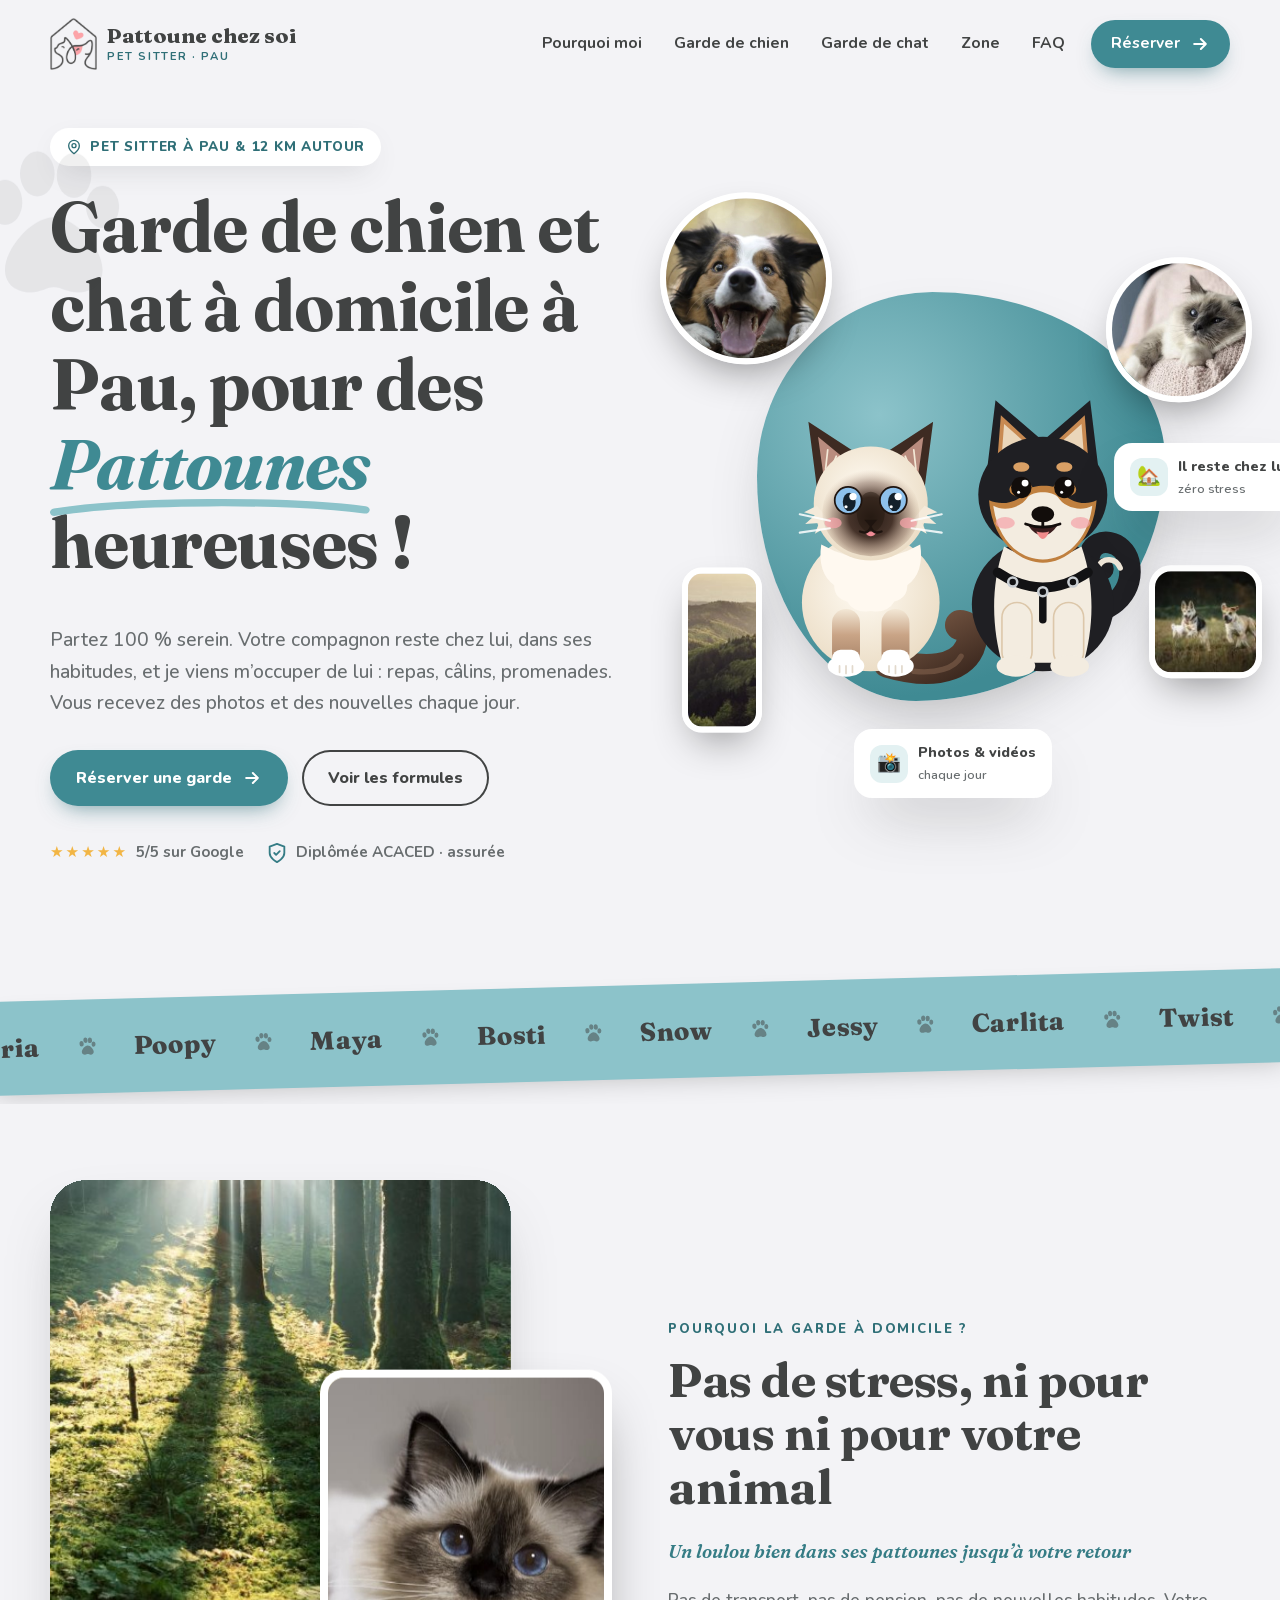
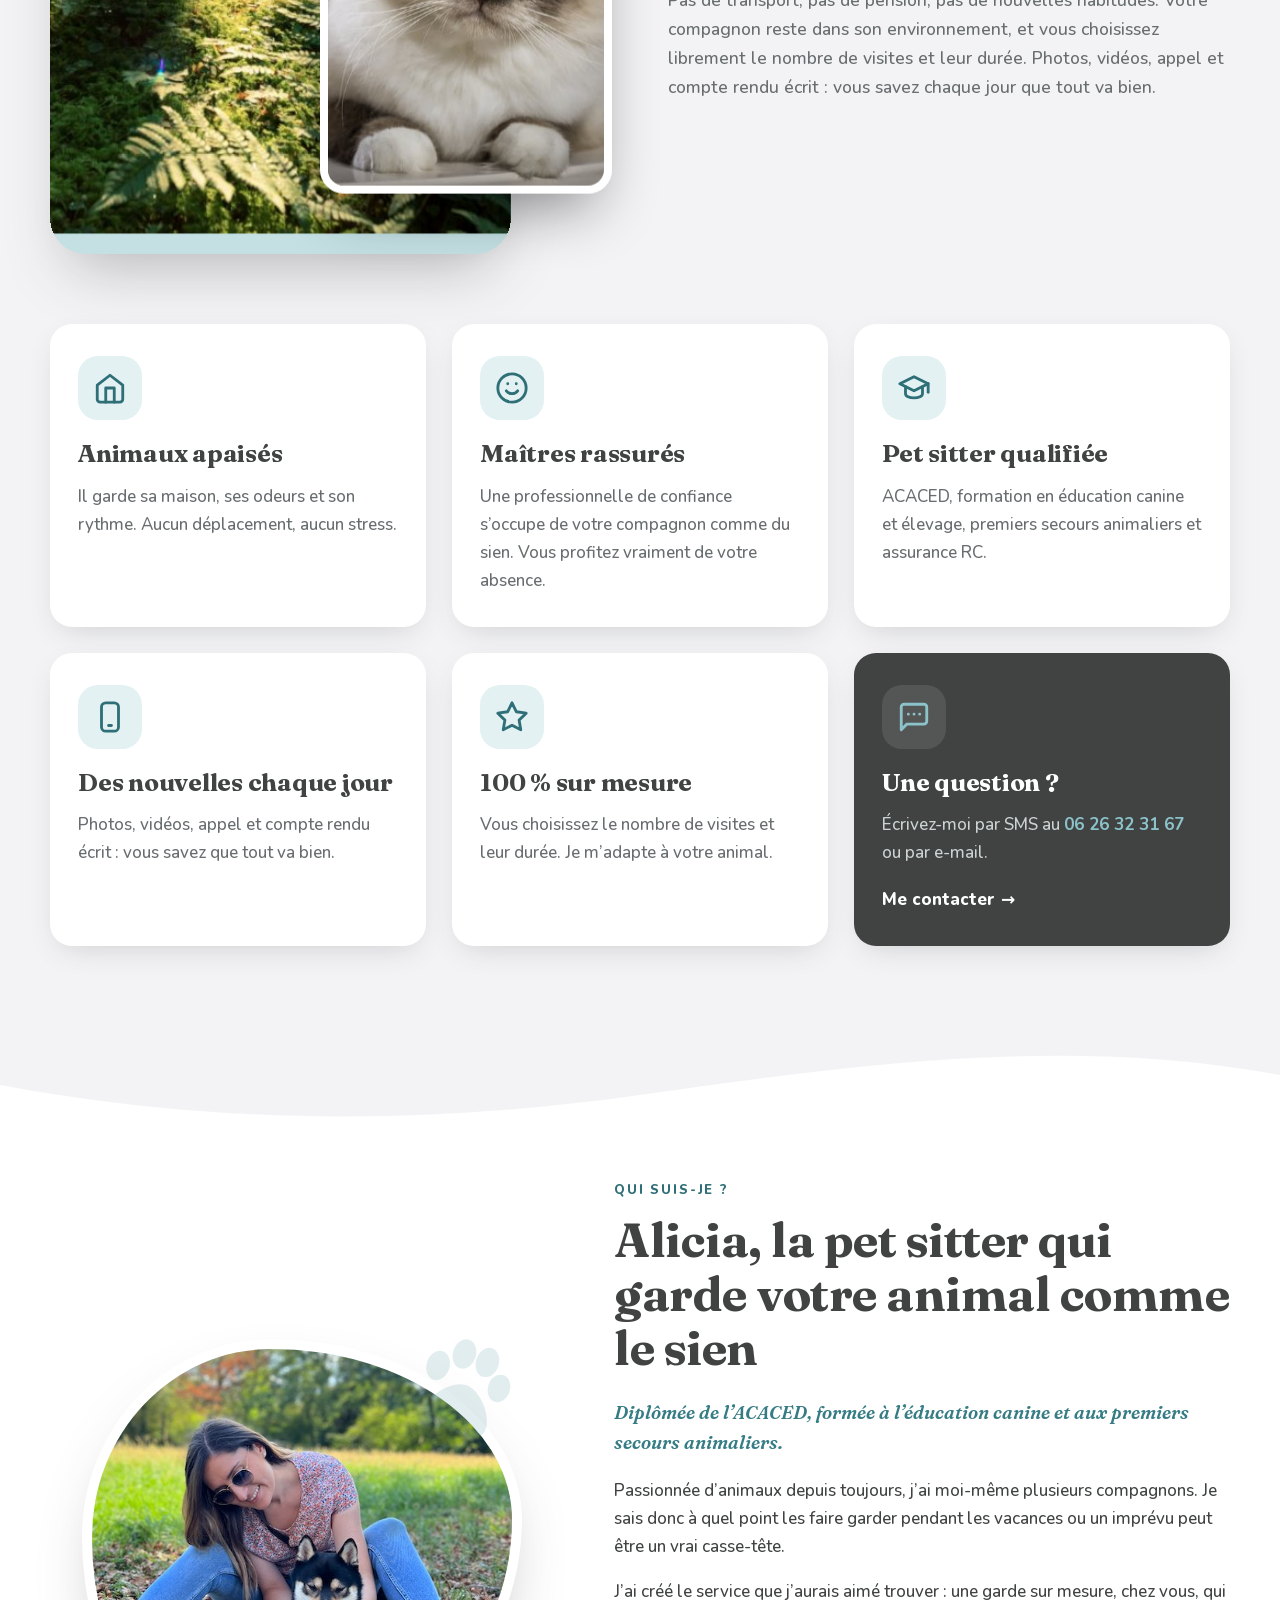
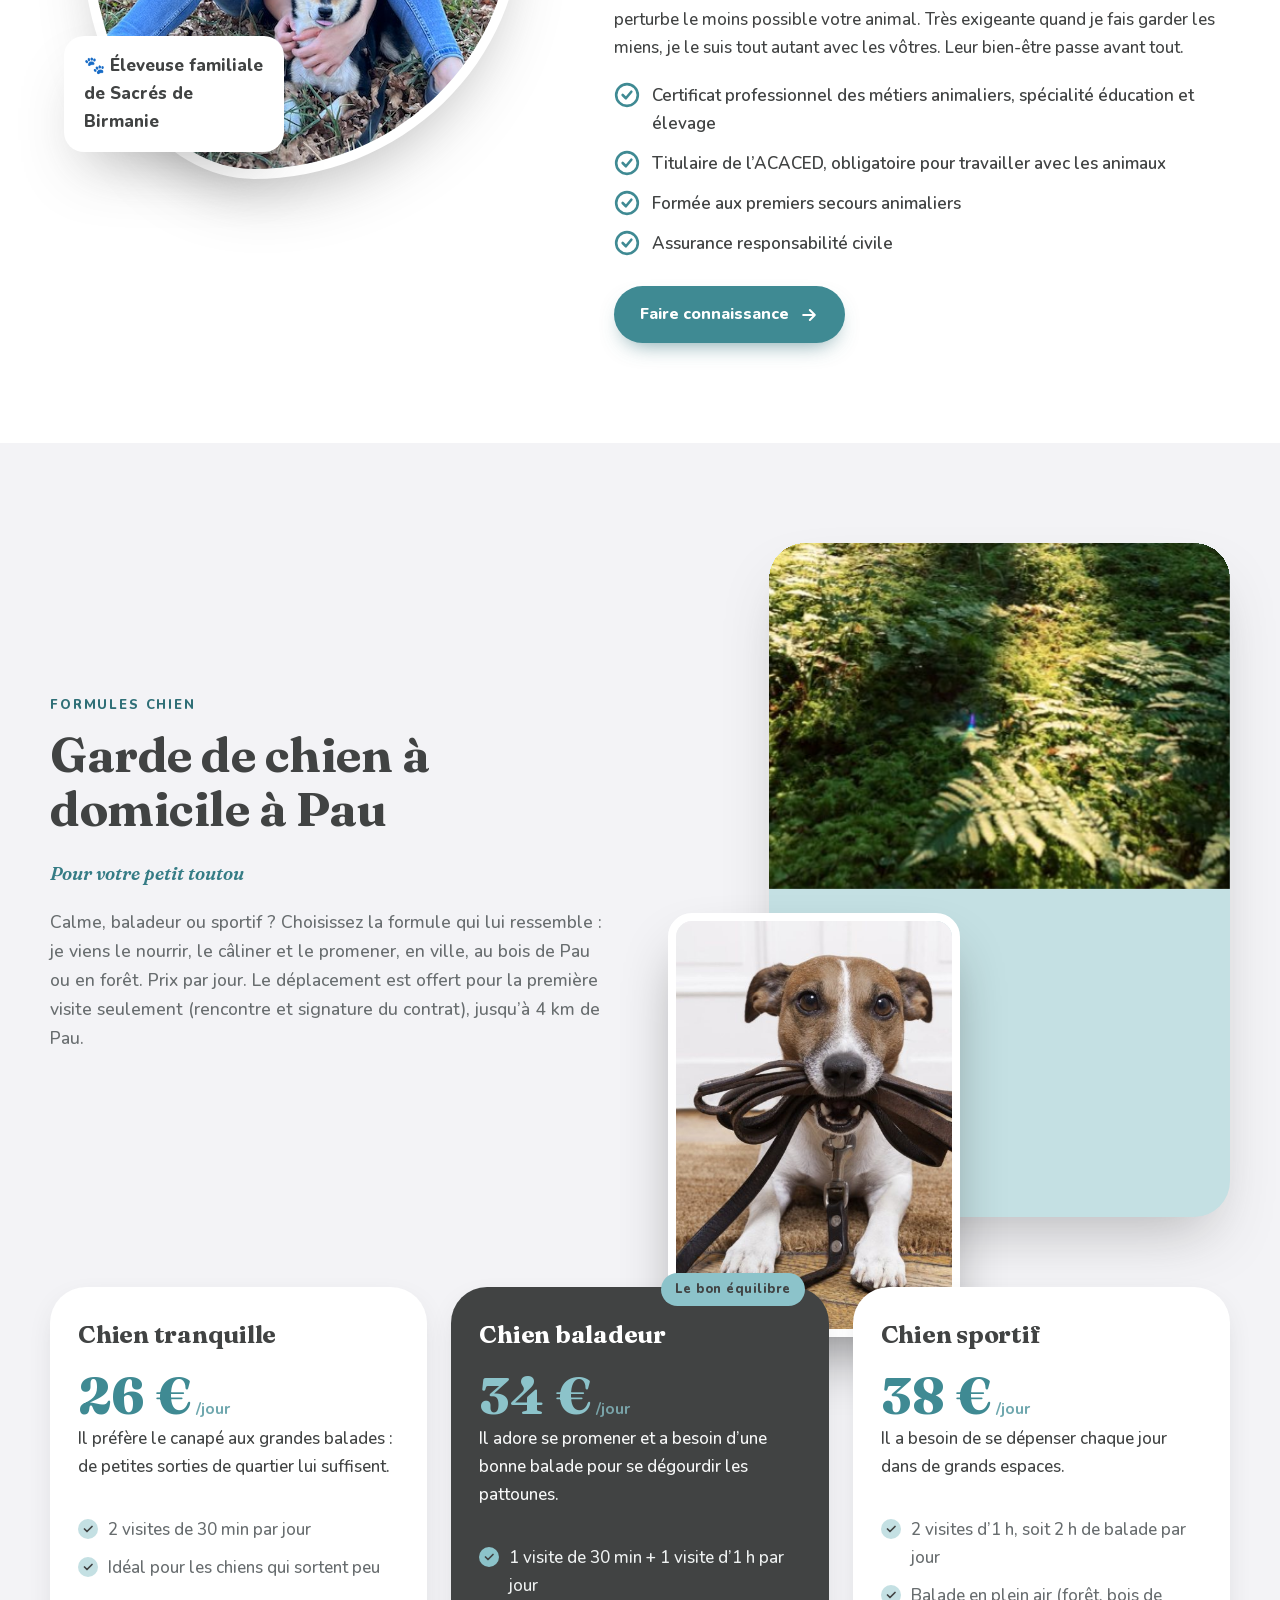
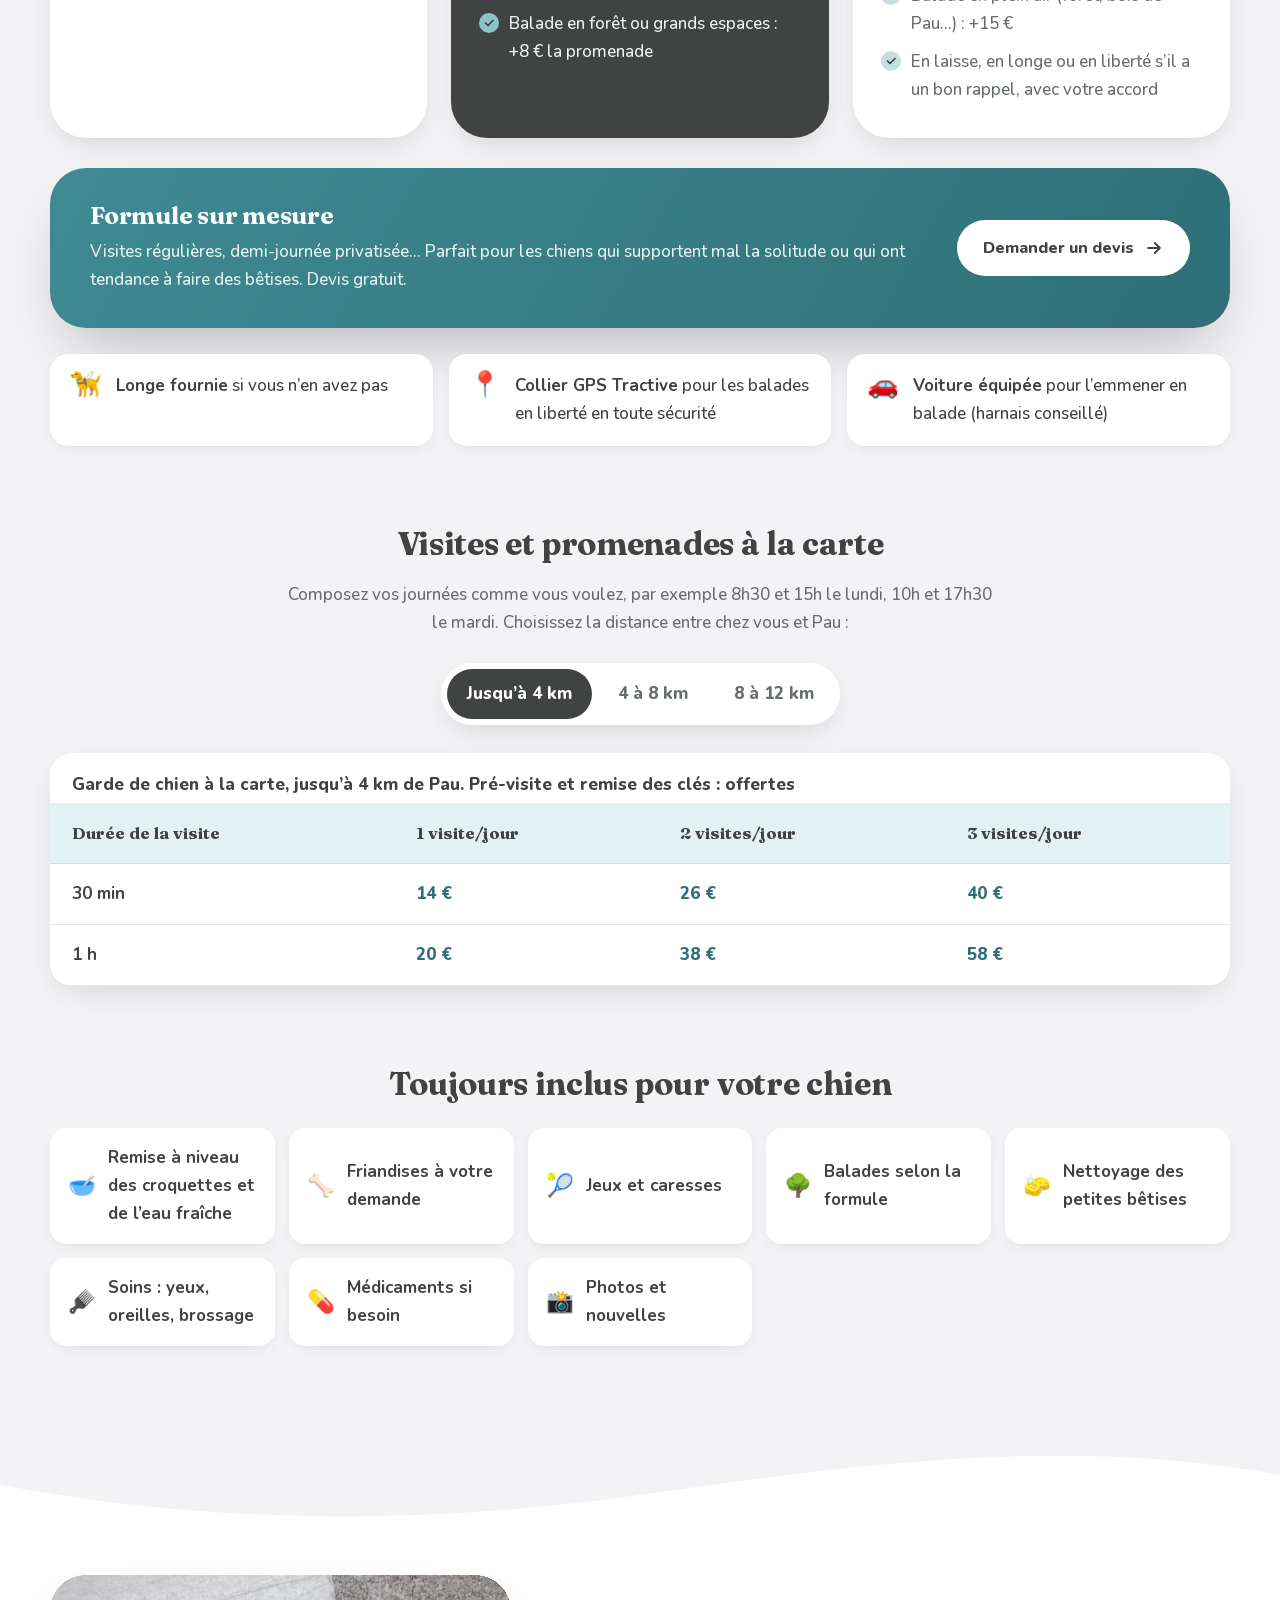
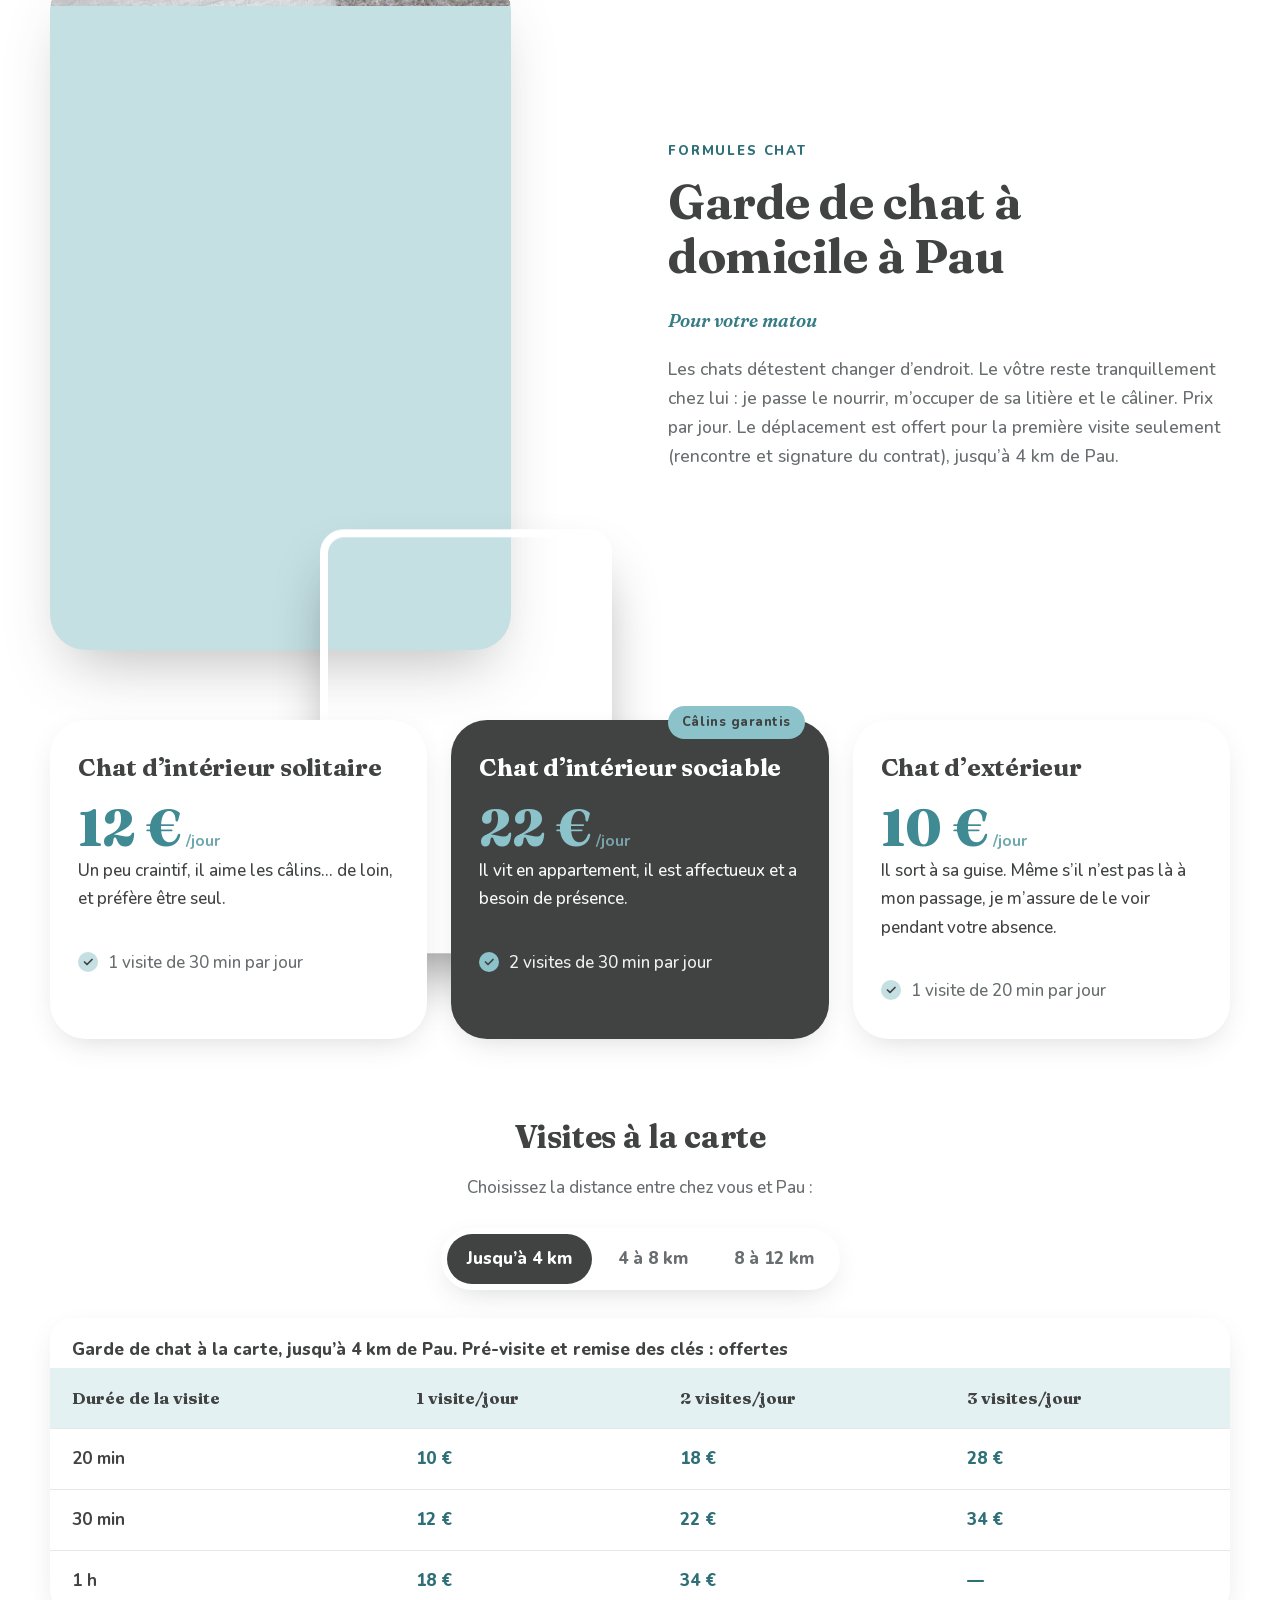
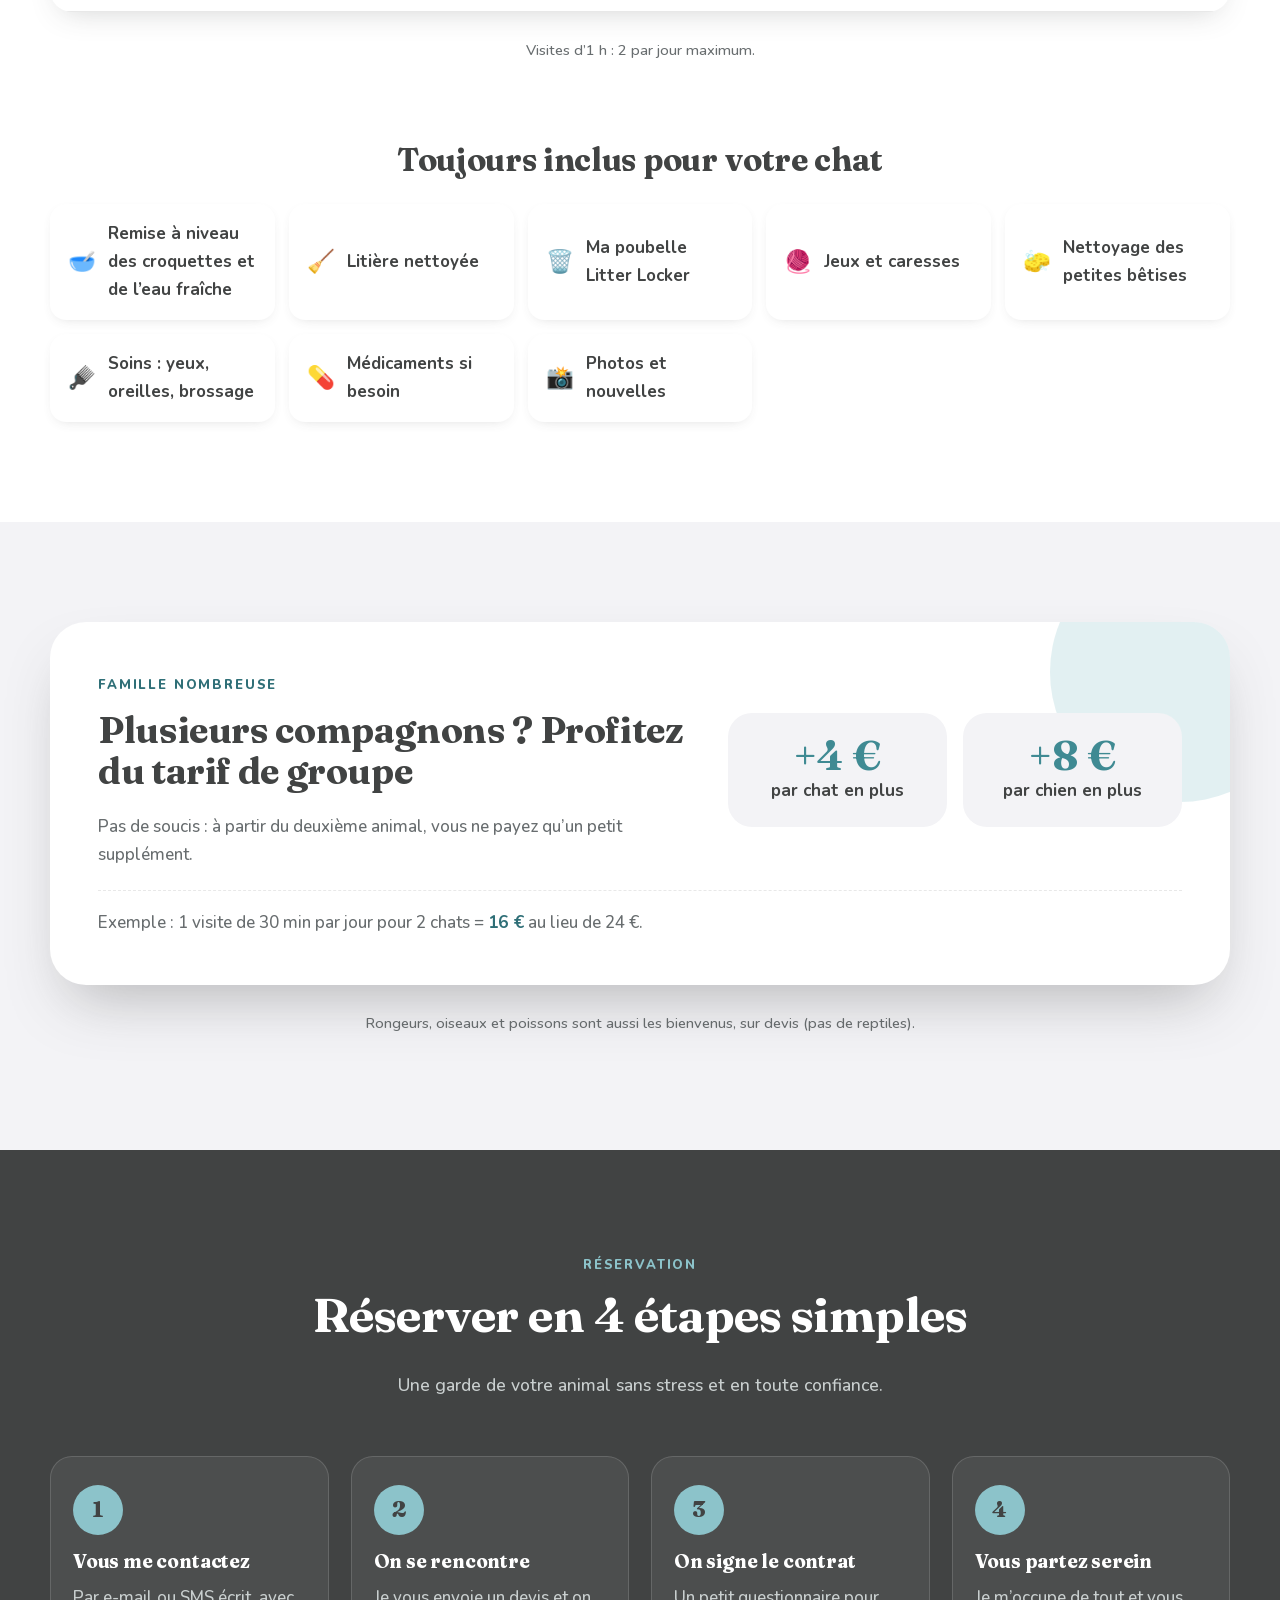
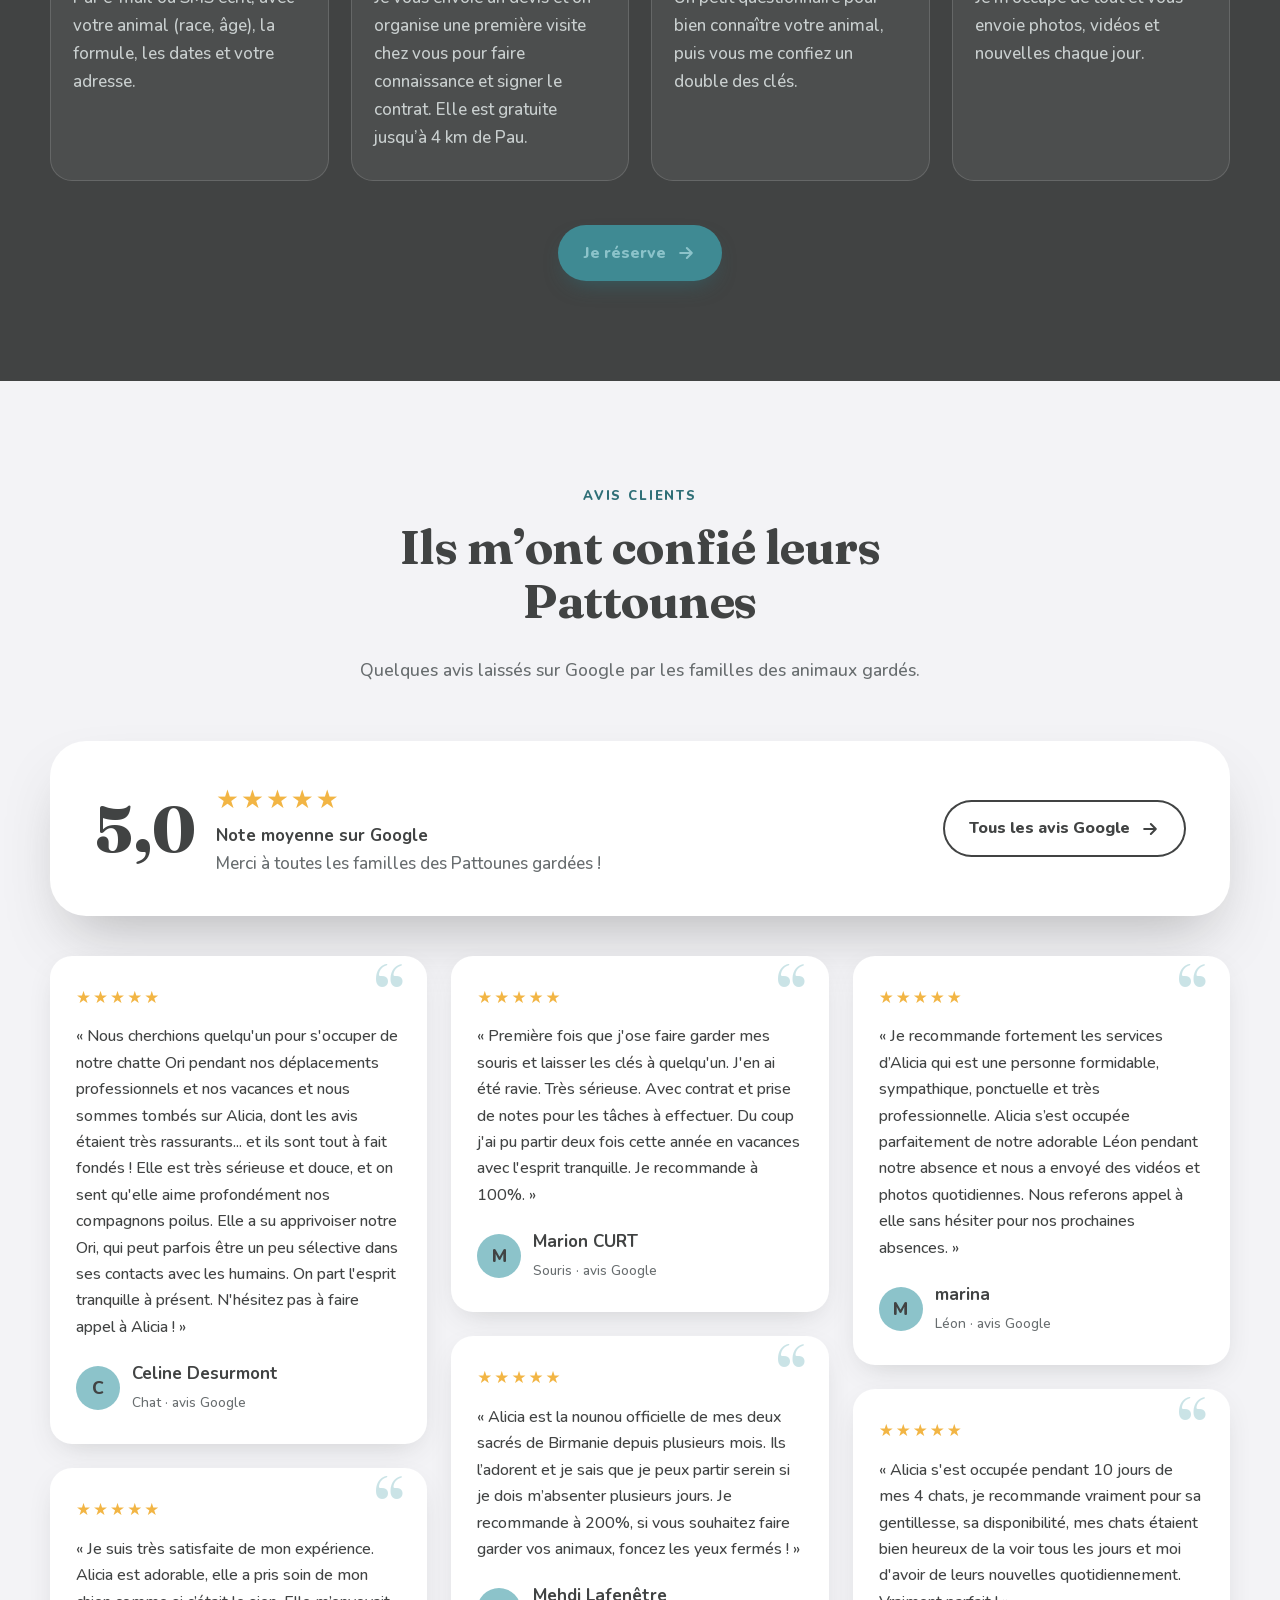
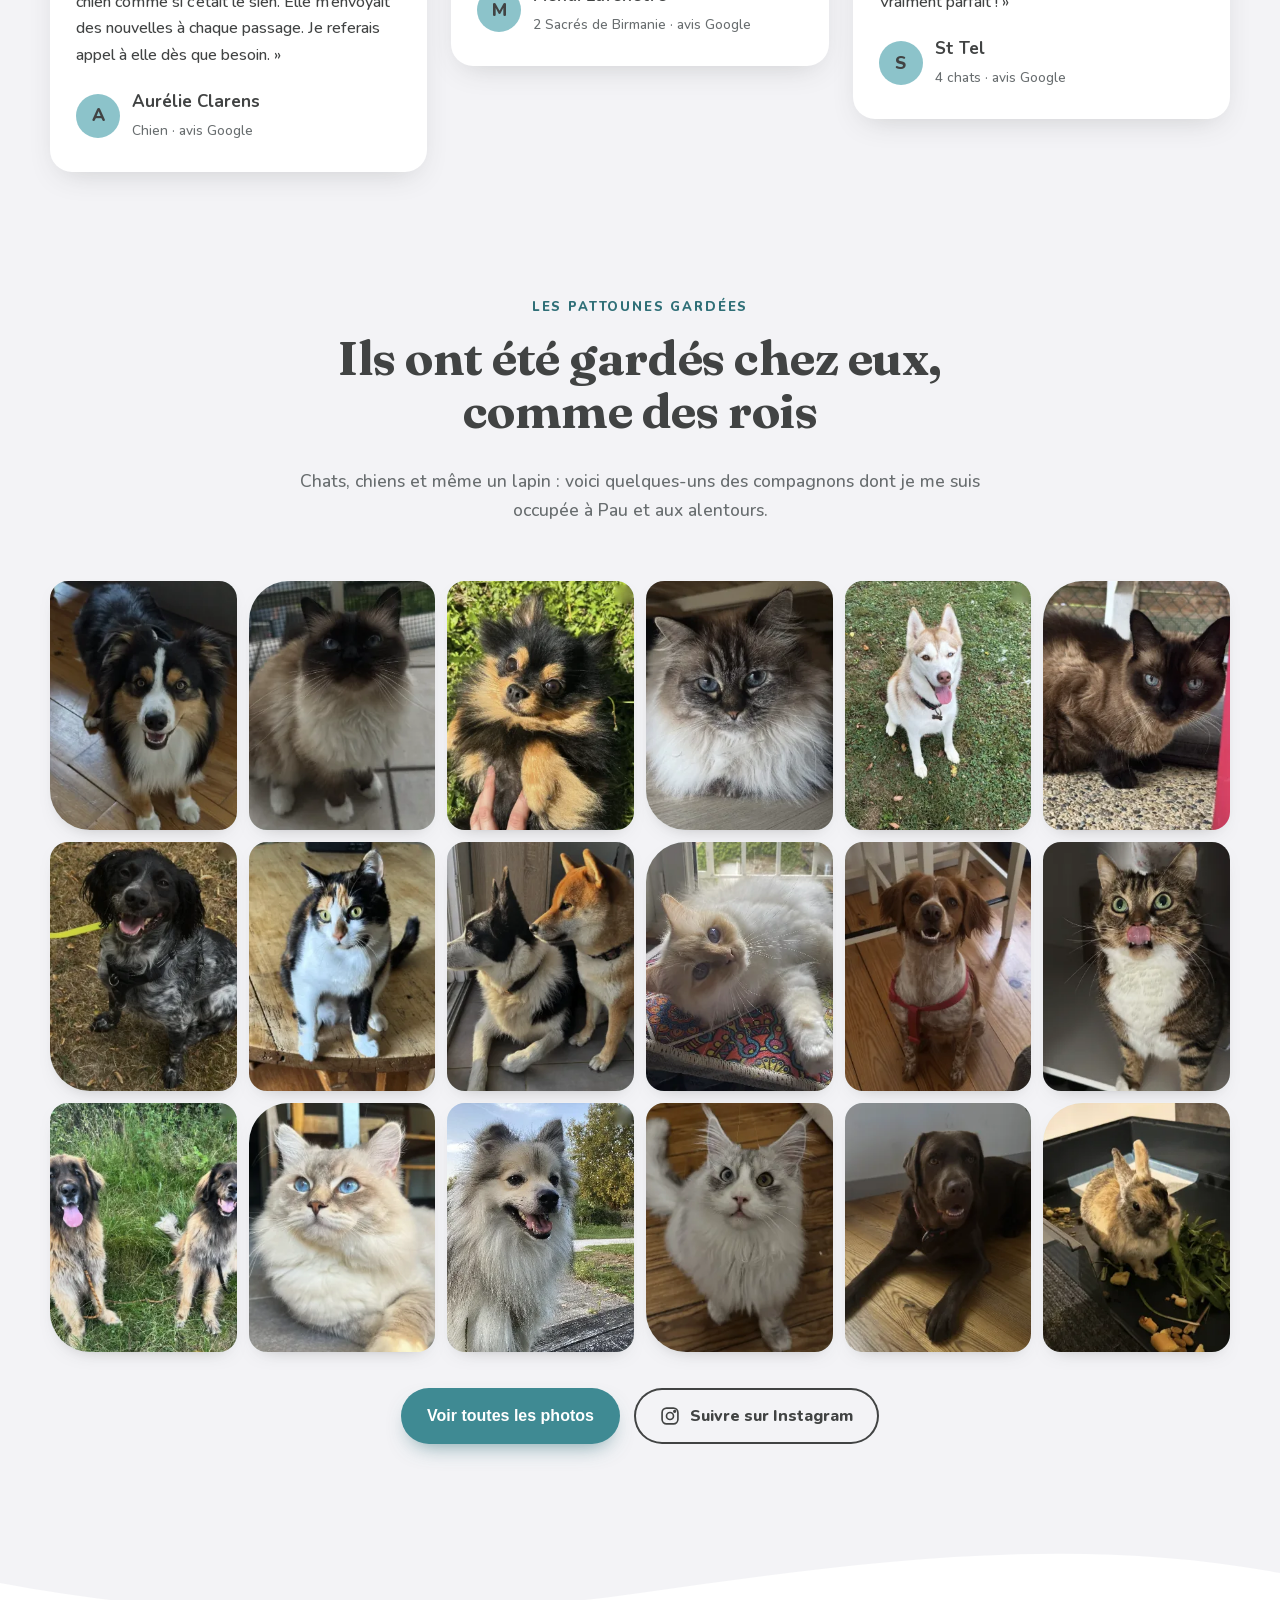
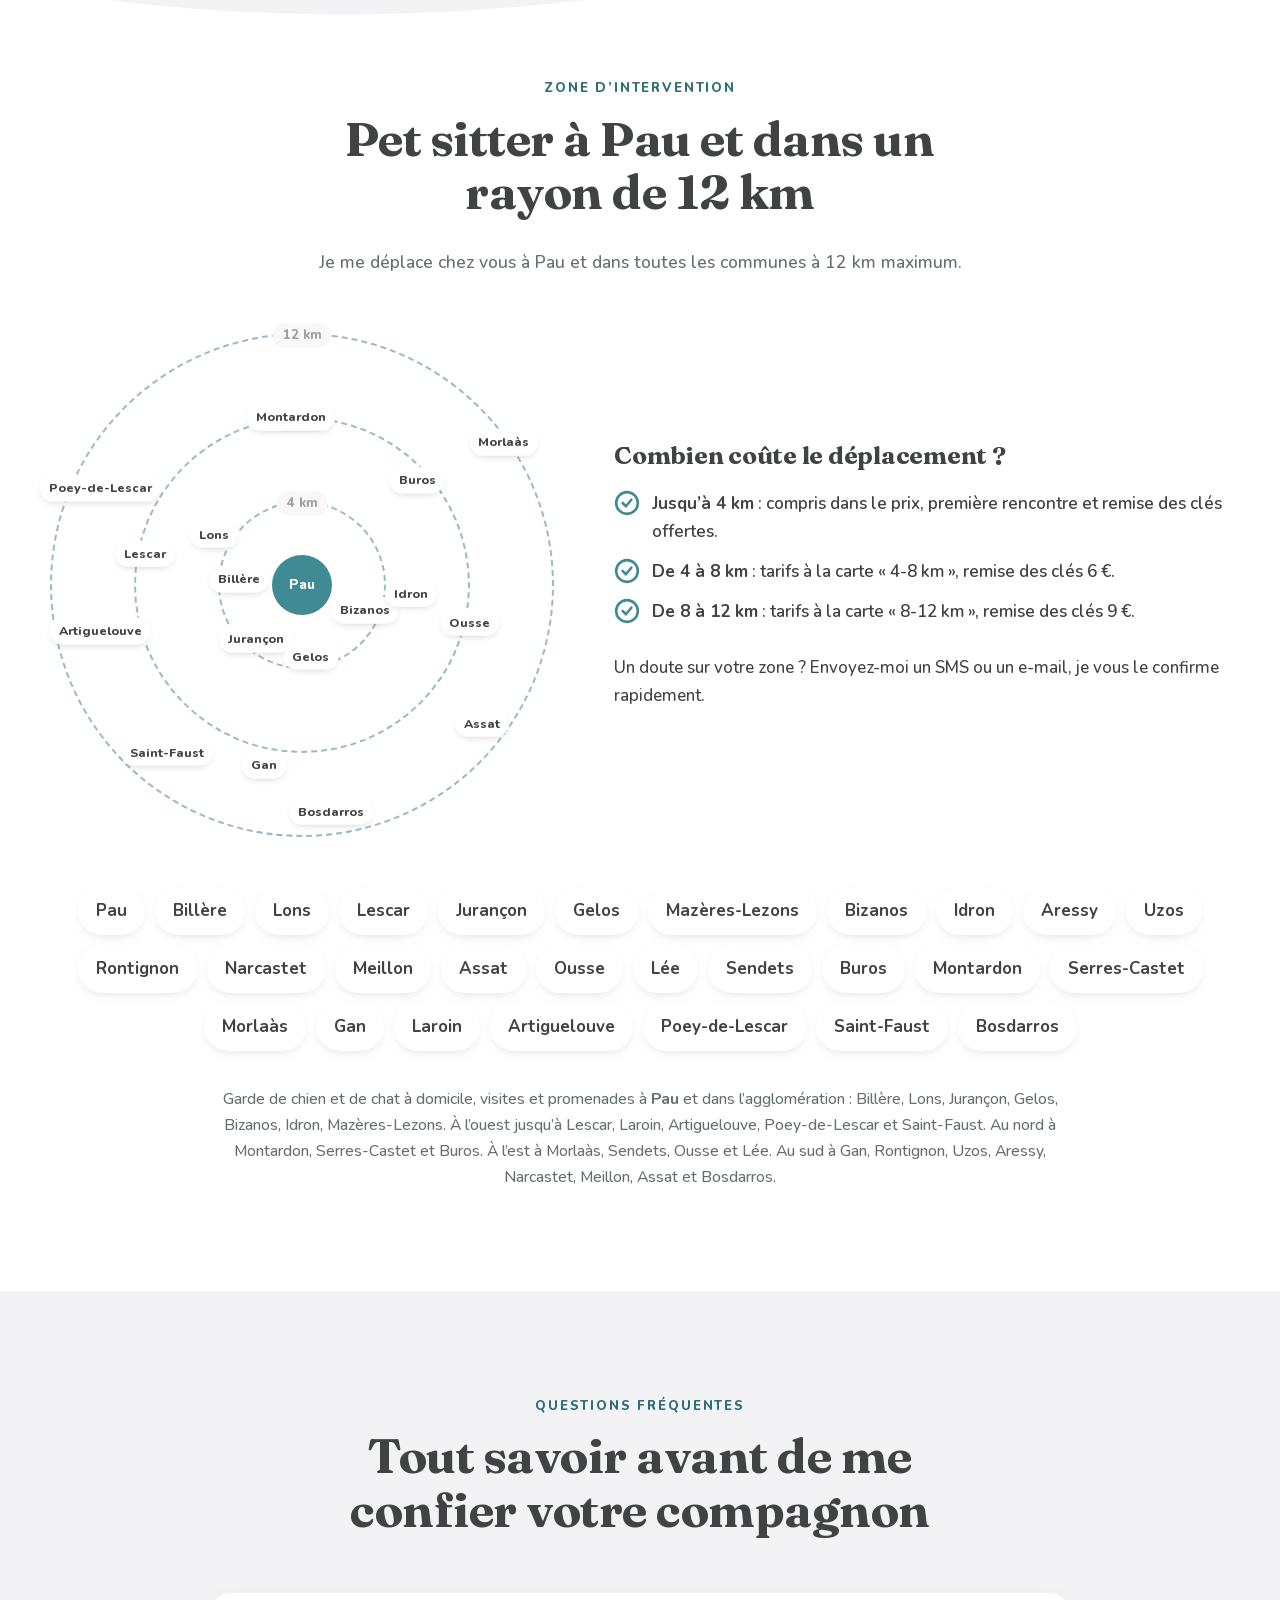
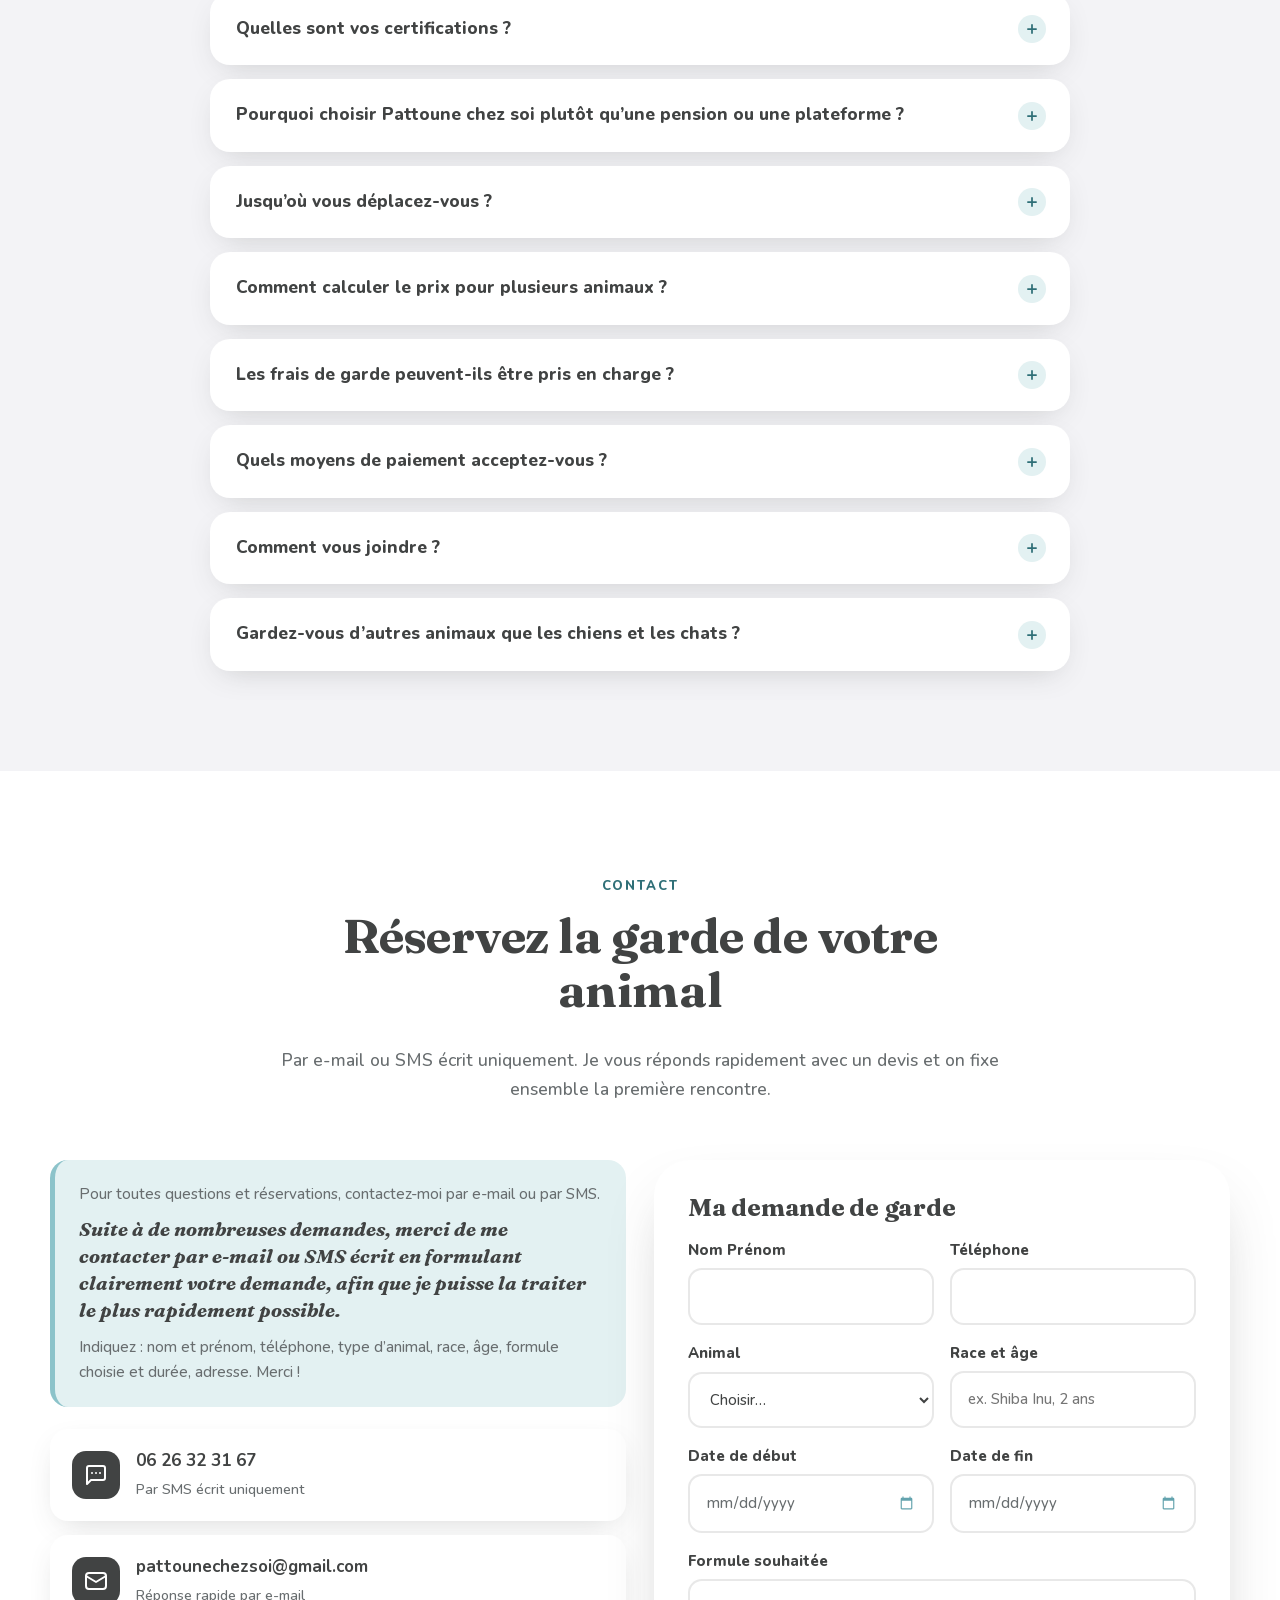
==== index.html @ 5859d91b "Nouveau site Pattoune chez soi (page unique, galerie, formulaire) Site statique prêt pour l'intégrat" ====
<!doctype html>
<html lang="fr" class="no-js">
<head>
<meta charset="utf-8">
<meta name="viewport" content="width=device-width, initial-scale=1">
<title>Pet sitter à Pau : garde de chien et chat à domicile | Pattoune chez soi</title>
<meta name="description" content="Pattoune chez soi, pet sitter diplômée à Pau : garde de chien et chat à votre domicile, visites et promenades à Pau, Billère, Lons, Lescar, Jurançon et jusqu’à 12 km. Dès 10 €/jour.">
<meta name="robots" content="index, follow">
<link rel="canonical" href="https://pattoune-chez-soi.fr/">
<meta name="geo.region" content="FR-64">
<meta name="geo.placename" content="Pau">
<meta name="geo.position" content="43.2951;-0.3708">
<meta name="ICBM" content="43.2951, -0.3708">
<meta property="og:type" content="website">
<meta property="og:locale" content="fr_FR">
<meta property="og:site_name" content="Pattoune chez soi">
<meta property="og:title" content="Pet sitter à Pau : garde de chien et chat à domicile | Pattoune chez soi">
<meta property="og:description" content="Pattoune chez soi, pet sitter diplômée à Pau : garde de chien et chat à votre domicile, visites et promenades à Pau, Billère, Lons, Lescar, Jurançon et jusqu’à 12 km. Dès 10 €/jour.">
<meta property="og:url" content="https://pattoune-chez-soi.fr/">
<meta property="og:image" content="https://pattoune-chez-soi.fr/assets/img/og-pattoune.jpg">
<meta name="twitter:card" content="summary_large_image">
<meta name="theme-color" content="#414343">
<link rel="icon" href="assets/img/favicon.png" type="image/png">
<link rel="apple-touch-icon" href="assets/img/apple-touch-icon.png">
<link rel="manifest" href="site.webmanifest">
<link rel="preload" href="assets/fonts/fraunces-normal.woff2" as="font" type="font/woff2" crossorigin>
<link rel="preload" href="assets/fonts/nunito-normal.woff2" as="font" type="font/woff2" crossorigin>
<link rel="stylesheet" href="assets/css/style.css">
<script type="application/ld+json">{"@context": "https://schema.org", "@graph": [{"@type": "LocalBusiness", "@id": "https://pattoune-chez-soi.fr/#business", "name": "Pattoune chez soi", "alternateName": "Pattoune chez soi - Pet sitter Pau", "description": "Pet sitter à Pau : garde de chiens et de chats au domicile du propriétaire, visites et promenades à Pau et dans un rayon de 12 km.", "url": "https://pattoune-chez-soi.fr/", "logo": "https://pattoune-chez-soi.fr/assets/img/logo-pattoune.png", "image": ["https://pattoune-chez-soi.fr/assets/img/og-pattoune.jpg", "https://pattoune-chez-soi.fr/assets/img/alicia-pet-sitter-pau.jpg"], "telephone": "+33626323167", "email": "pattounechezsoi@gmail.com", "priceRange": "10 € - 72 € / jour", "currenciesAccepted": "EUR", "paymentAccepted": "Chèque, Virement, Espèces, PayPal", "founder": {"@type": "Person", "name": "Alicia", "jobTitle": "Pet sitter", "image": "https://pattoune-chez-soi.fr/assets/img/alicia-pet-sitter-pau.jpg"}, "address": {"@type": "PostalAddress", "addressLocality": "Pau", "postalCode": "64000", "addressRegion": "Nouvelle-Aquitaine", "addressCountry": "FR"}, "geo": {"@type": "GeoCoordinates", "latitude": 43.2951, "longitude": -0.3708}, "areaServed": [{"@type": "GeoCircle", "geoMidpoint": {"@type": "GeoCoordinates", "latitude": 43.2951, "longitude": -0.3708}, "geoRadius": "12000"}, {"@type": "City", "name": "Pau"}, {"@type": "City", "name": "Billère"}, {"@type": "City", "name": "Lons"}, {"@type": "City", "name": "Lescar"}, {"@type": "City", "name": "Jurançon"}, {"@type": "City", "name": "Gelos"}, {"@type": "City", "name": "Mazères-Lezons"}, {"@type": "City", "name": "Bizanos"}, {"@type": "City", "name": "Idron"}, {"@type": "City", "name": "Aressy"}, {"@type": "City", "name": "Uzos"}, {"@type": "City", "name": "Rontignon"}, {"@type": "City", "name": "Narcastet"}, {"@type": "City", "name": "Meillon"}, {"@type": "City", "name": "Assat"}, {"@type": "City", "name": "Ousse"}, {"@type": "City", "name": "Lée"}, {"@type": "City", "name": "Sendets"}, {"@type": "City", "name": "Buros"}, {"@type": "City", "name": "Montardon"}, {"@type": "City", "name": "Serres-Castet"}, {"@type": "City", "name": "Morlaàs"}, {"@type": "City", "name": "Gan"}, {"@type": "City", "name": "Laroin"}, {"@type": "City", "name": "Artiguelouve"}, {"@type": "City", "name": "Poey-de-Lescar"}, {"@type": "City", "name": "Saint-Faust"}, {"@type": "City", "name": "Bosdarros"}], "knowsAbout": ["Garde de chien à domicile", "Garde de chat à domicile", "Promenade de chien", "Pet sitting"], "hasCredential": [{"@type": "EducationalOccupationalCredential", "name": "ACACED (Attestation de connaissances pour les animaux de compagnie d'espèces domestiques)"}, {"@type": "EducationalOccupationalCredential", "name": "Certificat professionnel des métiers animaliers, spécialité éducation et élevage"}, {"@type": "EducationalOccupationalCredential", "name": "Formation aux premiers secours animaliers"}], "sameAs": ["https://www.facebook.com/profile.php?id=100086993795203", "https://www.instagram.com/pattoune_chez_soi/"], "hasOfferCatalog": {"@type": "OfferCatalog", "name": "Formules de garde", "itemListElement": [{"@type": "Offer", "name": "Chien tranquille", "price": "26", "priceCurrency": "EUR", "itemOffered": {"@type": "Service", "name": "Chien tranquille", "serviceType": "Garde de chien à domicile", "areaServed": "Pau"}}, {"@type": "Offer", "name": "Chien baladeur", "price": "34", "priceCurrency": "EUR", "itemOffered": {"@type": "Service", "name": "Chien baladeur", "serviceType": "Garde de chien à domicile", "areaServed": "Pau"}}, {"@type": "Offer", "name": "Chien sportif", "price": "38", "priceCurrency": "EUR", "itemOffered": {"@type": "Service", "name": "Chien sportif", "serviceType": "Garde de chien à domicile", "areaServed": "Pau"}}, {"@type": "Offer", "name": "Chat d'intérieur sociable", "price": "22", "priceCurrency": "EUR", "itemOffered": {"@type": "Service", "name": "Chat d'intérieur sociable", "serviceType": "Garde de chat à domicile", "areaServed": "Pau"}}, {"@type": "Offer", "name": "Chat d'intérieur solitaire", "price": "12", "priceCurrency": "EUR", "itemOffered": {"@type": "Service", "name": "Chat d'intérieur solitaire", "serviceType": "Garde de chat à domicile", "areaServed": "Pau"}}, {"@type": "Offer", "name": "Chat d'extérieur", "price": "10", "priceCurrency": "EUR", "itemOffered": {"@type": "Service", "name": "Chat d'extérieur", "serviceType": "Garde de chat à domicile", "areaServed": "Pau"}}]}}, {"@type": "WebSite", "@id": "https://pattoune-chez-soi.fr/#website", "url": "https://pattoune-chez-soi.fr/", "name": "Pattoune chez soi", "inLanguage": "fr-FR", "publisher": {"@id": "https://pattoune-chez-soi.fr/#business"}}, {"@type": "Service", "name": "Garde de chien à domicile à Pau", "serviceType": "Garde de chien à domicile", "provider": {"@id": "https://pattoune-chez-soi.fr/#business"}, "areaServed": {"@type": "City", "name": "Pau"}, "offers": [{"@type": "Offer", "name": "Chien tranquille", "price": "26", "priceCurrency": "EUR"}, {"@type": "Offer", "name": "Chien baladeur", "price": "34", "priceCurrency": "EUR"}, {"@type": "Offer", "name": "Chien sportif", "price": "38", "priceCurrency": "EUR"}]}, {"@type": "Service", "name": "Garde de chat à domicile à Pau", "serviceType": "Garde de chat à domicile", "provider": {"@id": "https://pattoune-chez-soi.fr/#business"}, "areaServed": {"@type": "City", "name": "Pau"}, "offers": [{"@type": "Offer", "name": "Chat d'intérieur sociable", "price": "22", "priceCurrency": "EUR"}, {"@type": "Offer", "name": "Chat d'intérieur solitaire", "price": "12", "priceCurrency": "EUR"}, {"@type": "Offer", "name": "Chat d'extérieur", "price": "10", "priceCurrency": "EUR"}]}, {"@type": "FAQPage", "mainEntity": [{"@type": "Question", "name": "Quelles sont vos certifications ?", "acceptedAnswer": {"@type": "Answer", "text": "Certificat professionnel des métiers animaliers, spécialité éducation et élevage Titulaire de l’ACACED Formation aux premiers secours animaliers Assurance responsabilité civile"}}, {"@type": "Question", "name": "Pourquoi choisir Pattoune chez soi plutôt qu’une pension ou une plateforme ?", "acceptedAnswer": {"@type": "Answer", "text": "Votre animal est gardé chez lui, par une professionnelle qualifiée et de confiance, avec un service adapté à ses besoins. Dans une pension il change de repères, et sur les plateformes de pet sitting les gardiens ne sont pas toujours qualifiés."}}, {"@type": "Question", "name": "Jusqu’où vous déplacez-vous ?", "acceptedAnswer": {"@type": "Answer", "text": "À Pau et dans un rayon de 12 km. Le déplacement est offert pour la première visite seulement (rencontre et signature du contrat), jusqu’à 4 km de Pau ; au-delà, les tarifs à la carte « 4-8 km » et « 8-12 km » s’appliquent. Voir les communes desservies ."}}, {"@type": "Question", "name": "Comment calculer le prix pour plusieurs animaux ?", "acceptedAnswer": {"@type": "Answer", "text": "Ajoutez simplement 4 € par chat supplémentaire et 8 € par chien supplémentaire."}}, {"@type": "Question", "name": "Les frais de garde peuvent-ils être pris en charge ?", "acceptedAnswer": {"@type": "Answer", "text": "Une prise en charge est possible dans certains cas, par exemple lors d’une hospitalisation. Renseignez-vous auprès de votre complémentaire santé."}}, {"@type": "Question", "name": "Quels moyens de paiement acceptez-vous ?", "acceptedAnswer": {"@type": "Answer", "text": "Chèque, virement, espèces et PayPal."}}, {"@type": "Question", "name": "Comment vous joindre ?", "acceptedAnswer": {"@type": "Answer", "text": "Par e-mail à pattounechezsoi@gmail.com ou par SMS écrit au 06 26 32 31 67 , en formulant clairement votre demande. WhatsApp est possible si vous êtes à l’étranger."}}, {"@type": "Question", "name": "Gardez-vous d’autres animaux que les chiens et les chats ?", "acceptedAnswer": {"@type": "Answer", "text": "Oui : rongeurs, oiseaux et poissons, sur devis. Je ne garde pas les reptiles, qui ne sont pas dans mes compétences."}}]}]}</script>
</head>
<body>
<svg width="0" height="0" style="position:absolute" aria-hidden="true">
<symbol id="paw" viewBox="0 0 24 24"><ellipse cx="6" cy="9" rx="2.3" ry="3"/><ellipse cx="10.3" cy="5.2" rx="2.3" ry="3"/><ellipse cx="15.2" cy="5.4" rx="2.3" ry="3"/><ellipse cx="19" cy="9.6" rx="2.2" ry="2.8"/><path d="M12.5 11c-3 0-6.5 4.2-6.5 7 0 2 1.6 3 3.4 3 1.4 0 2.1-.7 3.1-.7s1.8.7 3.2.7c1.8 0 3.3-1 3.3-3 0-2.8-3.5-7-6.5-7z"/></symbol>
<symbol id="i-phone" viewBox="0 0 24 24" fill="none" stroke="currentColor" stroke-width="2" stroke-linecap="round" stroke-linejoin="round"><path d="M22 16.9v3a2 2 0 0 1-2.2 2 19.8 19.8 0 0 1-8.6-3.1 19.5 19.5 0 0 1-6-6A19.8 19.8 0 0 1 2.1 4.2 2 2 0 0 1 4.1 2h3a2 2 0 0 1 2 1.7c.1 1 .4 1.9.7 2.8a2 2 0 0 1-.5 2.1L8 9.9a16 16 0 0 0 6 6l1.3-1.3a2 2 0 0 1 2.1-.4c.9.3 1.8.6 2.8.7a2 2 0 0 1 1.7 2z"/></symbol>
<symbol id="i-mail" viewBox="0 0 24 24" fill="none" stroke="currentColor" stroke-width="2" stroke-linecap="round" stroke-linejoin="round"><rect x="2" y="4" width="20" height="16" rx="3"/><path d="m22 7-10 6L2 7"/></symbol>
<symbol id="i-sms" viewBox="0 0 24 24" fill="none" stroke="currentColor" stroke-width="2" stroke-linecap="round" stroke-linejoin="round"><path d="M21 15a2 2 0 0 1-2 2H7l-4 4V5a2 2 0 0 1 2-2h14a2 2 0 0 1 2 2z"/><path d="M8 10h.01M12 10h.01M16 10h.01"/></symbol>
<symbol id="i-pin" viewBox="0 0 24 24" fill="none" stroke="currentColor" stroke-width="2" stroke-linecap="round" stroke-linejoin="round"><path d="M20 10c0 6-8 12-8 12s-8-6-8-12a8 8 0 0 1 16 0z"/><circle cx="12" cy="10" r="3"/></symbol>
<symbol id="i-clock" viewBox="0 0 24 24" fill="none" stroke="currentColor" stroke-width="2" stroke-linecap="round"><circle cx="12" cy="12" r="10"/><path d="M12 6v6l4 2"/></symbol>
<symbol id="i-home" viewBox="0 0 24 24" fill="none" stroke="currentColor" stroke-width="2" stroke-linecap="round" stroke-linejoin="round"><path d="m3 10 9-7 9 7v10a2 2 0 0 1-2 2H5a2 2 0 0 1-2-2z"/><path d="M9 22V12h6v10"/></symbol>
<symbol id="i-camera" viewBox="0 0 24 24" fill="none" stroke="currentColor" stroke-width="2" stroke-linecap="round" stroke-linejoin="round"><path d="M23 19a2 2 0 0 1-2 2H3a2 2 0 0 1-2-2V8a2 2 0 0 1 2-2h4l2-3h6l2 3h4a2 2 0 0 1 2 2z"/><circle cx="12" cy="13" r="4"/></symbol>
<symbol id="i-shield" viewBox="0 0 24 24" fill="none" stroke="currentColor" stroke-width="2" stroke-linecap="round" stroke-linejoin="round"><path d="M12 22s8-4 8-10V5l-8-3-8 3v7c0 6 8 10 8 10z"/><path d="m9 12 2 2 4-4"/></symbol>
<symbol id="i-heart" viewBox="0 0 24 24" fill="none" stroke="currentColor" stroke-width="2" stroke-linecap="round" stroke-linejoin="round"><path d="M20.8 4.6a5.5 5.5 0 0 0-7.8 0L12 5.7l-1-1.1a5.5 5.5 0 0 0-7.8 7.8l1 1.1L12 21l7.8-7.5 1-1.1a5.5 5.5 0 0 0 0-7.8z"/></symbol>
<symbol id="i-sliders" viewBox="0 0 24 24" fill="none" stroke="currentColor" stroke-width="2" stroke-linecap="round"><path d="M4 21v-7M4 10V3M12 21v-9M12 8V3M20 21v-5M20 12V3M1 14h6M9 8h6M17 16h6"/></symbol>
<symbol id="i-check" viewBox="0 0 24 24" fill="none" stroke="currentColor" stroke-width="2.4" stroke-linecap="round" stroke-linejoin="round"><circle cx="12" cy="12" r="10"/><path d="m8 12 3 3 5-6"/></symbol>
<symbol id="i-arrow" viewBox="0 0 24 24" fill="none" stroke="currentColor" stroke-width="2.4" stroke-linecap="round" stroke-linejoin="round"><path d="M5 12h14M13 6l6 6-6 6"/></symbol>
<symbol id="i-fb" viewBox="0 0 24 24" fill="currentColor"><path d="M14 8V6.5c0-.8.2-1.3 1.4-1.3H17V2.2C16.7 2.1 15.7 2 14.6 2 12.2 2 10.6 3.4 10.6 6.1V8H8v3.4h2.6V22H14V11.4h2.7L17 8z"/></symbol>
<symbol id="i-ig" viewBox="0 0 24 24" fill="none" stroke="currentColor" stroke-width="2"><rect x="2.5" y="2.5" width="19" height="19" rx="5.5"/><circle cx="12" cy="12" r="4.2"/><circle cx="17.6" cy="6.4" r="1" fill="currentColor"/></symbol>
<symbol id="i-dog" viewBox="0 0 64 64" fill="none" stroke="currentColor" stroke-width="3.5" stroke-linecap="round" stroke-linejoin="round"><path d="M20 22c-6-2-10 4-8 12 1 4 4 4 6 2"/><path d="M44 22c6-2 10 4 8 12-1 4-4 4-6 2"/><path d="M18 26c0-9 6-14 14-14s14 5 14 14v10c0 9-6 16-14 16s-14-7-14-16z"/><circle cx="26" cy="31" r="1.6" fill="currentColor"/><circle cx="38" cy="31" r="1.6" fill="currentColor"/><path d="M29 40h6l-3 3z" fill="currentColor"/><path d="M32 43v3"/></symbol>
<symbol id="i-cat" viewBox="0 0 64 64" fill="none" stroke="currentColor" stroke-width="3.5" stroke-linecap="round" stroke-linejoin="round"><path d="M14 10l8 12h20l8-12 2 22c0 12-9 20-20 20S12 44 12 32z"/><circle cx="25" cy="33" r="1.6" fill="currentColor"/><circle cx="39" cy="33" r="1.6" fill="currentColor"/><path d="M30 40h4l-2 2z" fill="currentColor"/><path d="M8 38l10 1M8 44l10-2M56 38l-10 1M56 44l-10-2"/></symbol>
<symbol id="i-bunny" viewBox="0 0 64 64" fill="none" stroke="currentColor" stroke-width="3.5" stroke-linecap="round" stroke-linejoin="round"><path d="M24 26C20 14 20 4 25 4s6 12 5 22"/><path d="M40 26c4-12 4-22-1-22s-6 12-5 22"/><circle cx="32" cy="40" r="16"/><circle cx="26" cy="38" r="1.6" fill="currentColor"/><circle cx="38" cy="38" r="1.6" fill="currentColor"/><path d="M30 45h4l-2 2z" fill="currentColor"/></symbol>
<symbol id="i-cap" viewBox="0 0 24 24" fill="none" stroke="currentColor" stroke-width="2" stroke-linecap="round" stroke-linejoin="round"><path d="M22 9 12 4 2 9l10 5 10-5z"/><path d="M6 11v5c0 1.7 2.7 3 6 3s6-1.3 6-3v-5"/><path d="M22 9v6"/></symbol>
<symbol id="i-mobile" viewBox="0 0 24 24" fill="none" stroke="currentColor" stroke-width="2" stroke-linecap="round" stroke-linejoin="round"><rect x="6" y="2" width="12" height="20" rx="3"/><path d="M11 18h2"/></symbol>
<symbol id="i-smile" viewBox="0 0 24 24" fill="none" stroke="currentColor" stroke-width="2" stroke-linecap="round" stroke-linejoin="round"><circle cx="12" cy="12" r="10"/><path d="M8 14s1.5 2 4 2 4-2 4-2M9 9h.01M15 9h.01"/></symbol>
<symbol id="i-star" viewBox="0 0 24 24" fill="none" stroke="currentColor" stroke-width="2" stroke-linejoin="round"><path d="m12 2 3.1 6.3 6.9 1-5 4.9 1.2 6.8L12 17.8 5.8 21l1.2-6.8-5-4.9 6.9-1z"/></symbol>
</svg>
<a class="skip" href="#contenu">Aller au contenu</a>
<div class="progress" aria-hidden="true"></div>
<header class="header">
 <div class="wrap">
  <a class="logo" href="#accueil" aria-label="Pattoune chez soi, retour en haut"><img class="logo-mark" src="assets/img/logo-maison.png" width="125" height="138" alt=""><span>Pattoune chez soi<small>Pet sitter · Pau</small></span></a>
  <button class="burger" aria-expanded="false" aria-controls="nav" aria-label="Ouvrir le menu"><span></span><span></span><span></span></button>
  <nav class="nav" id="nav" aria-label="Navigation principale">
   <ul><li><a href="#pourquoi">Pourquoi moi</a></li><li><a href="#chien">Garde de chien</a></li><li><a href="#chat">Garde de chat</a></li><li><a href="#zone">Zone</a></li><li><a href="#faq">FAQ</a></li><li><a class="btn btn--sm" href="#contact">Réserver <svg class="" aria-hidden="true"><use href="#i-arrow"/></svg></a></li></ul>
  </nav>
 </div>
</header>
<main id="contenu">
<section class="hero" id="accueil">
 <svg class="deco" data-parallax="0.15" style="width:180px;left:-40px;top:60px;transform:rotate(-20deg)" viewBox="0 0 24 24" fill="currentColor" aria-hidden="true"><use href="#paw"/></svg>
 <div class="wrap">
  <div>
   <span class="eyebrow reveal"><svg class="" aria-hidden="true"><use href="#i-pin"/></svg> Pet sitter à Pau &amp; 12 km autour</span>
   <h1 class="reveal" style="--d:.1s">Garde de chien et chat à domicile à Pau, pour des <em>Pattounes<svg viewBox="0 0 200 20" preserveAspectRatio="none" aria-hidden="true"><path d="M3 14C50 4 150 4 197 12"/></svg></em> heureuses&nbsp;!</h1>
   <p class="lead reveal" style="--d:.2s">Partez 100 % serein. Votre compagnon reste chez lui, dans ses habitudes, et je viens m’occuper de lui : repas, câlins, promenades. Vous recevez des photos et des nouvelles chaque jour.</p>
   <div class="hero-cta reveal" style="--d:.3s">
    <a class="btn" href="#contact">Réserver une garde <svg class="" aria-hidden="true"><use href="#i-arrow"/></svg></a>
    <a class="btn btn--ghost" href="#chien">Voir les formules</a>
   </div>
   <ul class="trust reveal" style="--d:.4s">
    <li><span class="stars" aria-hidden="true">★★★★★</span> 5/5 sur Google</li>
    <li><svg class="" aria-hidden="true"><use href="#i-shield"/></svg> Diplômée ACACED · assurée</li>
   </ul>
  </div>
  <div class="hero-art reveal reveal--zoom" style="--d:.2s">
   <div class="hero-blob"></div>
   <svg class="hero-illus" viewBox="0 0 400 400" role="img" aria-label="Illustration d’un sacré de Birmanie et d’un shiba inu noir et feu assis côte à côte, heureux à la maison">
 <defs>
  <radialGradient id="bir-body" cx="45%" cy="40%" r="65%"><stop offset="0" stop-color="#FFFBF3"/><stop offset="1" stop-color="#EADBC3"/></radialGradient>
  <radialGradient id="bir-mask" cx="50%" cy="56%" r="54%"><stop offset="0" stop-color="#2A1D17"/><stop offset=".42" stop-color="#3F2C23" stop-opacity=".96"/><stop offset=".74" stop-color="#7E6050" stop-opacity=".5"/><stop offset="1" stop-color="#C9AE92" stop-opacity="0"/></radialGradient>
  <linearGradient id="bir-leg" x1="0" y1="0" x2="0" y2="1"><stop offset="0" stop-color="#F3E8D6"/><stop offset=".45" stop-color="#C9A486"/><stop offset="1" stop-color="#A27E63"/></linearGradient>
  <linearGradient id="bir-tail" x1="0" y1="0" x2="1" y2="1"><stop offset="0" stop-color="#7A5A46"/><stop offset="1" stop-color="#3E2A20"/></linearGradient>
 </defs>
 <!-- sacré de Birmanie : crème, masque seal, yeux bleus, gants blancs -->
 <g transform="translate(36 110)">
  <g class="cat-tail"><path d="M96 244c34 10 66 8 76-14 5-11-1-21-9-21" fill="none" stroke="url(#bir-tail)" stroke-width="28" stroke-linecap="round"/>
  <path d="M120 252c20 2 38-2 44-14" fill="none" stroke="#8C6A55" stroke-width="5" stroke-linecap="round" opacity=".5"/></g>
  <ellipse cx="80" cy="188" rx="64" ry="64" fill="url(#bir-body)"/>
  <path d="M34 134q-4 26 12 38q0 12 12 15q6 11 22 9q16 2 22-9q12-3 12-15q16-12 12-38q-46 26-92 0z" fill="#FFF9F0"/>
  <rect x="44" y="194" width="26" height="54" rx="13" fill="url(#bir-leg)"/>
  <rect x="90" y="194" width="26" height="54" rx="13" fill="url(#bir-leg)"/>
  <rect x="44" y="232" width="26" height="16" rx="8" fill="#FFFFFF"/><rect x="90" y="232" width="26" height="16" rx="8" fill="#FFFFFF"/>
  <ellipse cx="57" cy="247" rx="17" ry="10" fill="#FFFFFF"/><ellipse cx="103" cy="247" rx="17" ry="10" fill="#FFFFFF"/>
  <path d="M51 247v6M57 247v7M63 247v6M97 247v6M103 247v7M109 247v6" stroke="#E2D9CC" stroke-width="1.6" stroke-linecap="round"/>
  <path d="M30 82 22 20l46 30zM130 82l8-62-46 30z" fill="#3E2B22"/>
  <path d="M36 70l-5-36 22 18zM124 70l5-36-22 18z" fill="#B98C7E"/>
  <path d="M38 64l2-18M42 66l6-14M122 64l-2-18M118 66l-6-14" stroke="#F3E8D6" stroke-width="1.6" stroke-linecap="round"/>
  <circle cx="80" cy="96" r="53" fill="url(#bir-body)"/>
  <path d="M30 98l-12 6 10 3-9 8 13-1-4 10 16-9zM130 98l12 6-10 3 9 8-13-1 4 10-16-9z" fill="#F4EADA"/>
  <ellipse cx="80" cy="104" rx="45" ry="41" fill="url(#bir-mask)"/>
  <ellipse cx="80" cy="104" rx="13" ry="19" fill="#22170F" opacity=".45"/>
  <g class="blink">
   <circle cx="59" cy="93" r="12.5" fill="#8EC1EC" stroke="#1E140F" stroke-width="1.6"/><circle cx="101" cy="93" r="12.5" fill="#8EC1EC" stroke="#1E140F" stroke-width="1.6"/>
   <ellipse cx="60" cy="94.5" rx="6" ry="8.5" fill="#13202B"/><ellipse cx="102" cy="94.5" rx="6" ry="8.5" fill="#13202B"/>
   <circle cx="63.5" cy="89.5" r="3.4" fill="#fff"/><circle cx="105.5" cy="89.5" r="3.4" fill="#fff"/>
   <circle cx="57" cy="99" r="1.5" fill="#fff"/><circle cx="99" cy="99" r="1.5" fill="#fff"/>
  </g>
  <ellipse cx="45" cy="114" rx="8" ry="5" fill="#F4A3A8" opacity=".75"/><ellipse cx="115" cy="114" rx="8" ry="5" fill="#F4A3A8" opacity=".75"/>
  <path d="M74 111h12l-6 7z" fill="#1E140F"/>
  <path d="M74 122q6 9 12 0z" fill="#F08C96"/>
  <path d="M80 118q-3 7-10 4M80 118q3 7 10 4" fill="none" stroke="#1E140F" stroke-width="2.2" stroke-linecap="round"/>
  <path d="M42 112l-28-6M42 119l-28 4M118 112l28-6M118 119l28 4" stroke="#FFFFFF" stroke-width="2" stroke-linecap="round" opacity=".85"/>
 </g>
 <!-- shiba inu noir et feu : masque crème, sourcils feu, harnais noir -->
 <g transform="translate(196 96)">
  <g class="tail"><path d="M116 212c30 0 50-22 44-48-5-20-30-24-36-8-4 10 4 18 12 15" fill="none" stroke="#1F1F23" stroke-width="20" stroke-linecap="round"/>
  <path d="M132 168c4-8 16-8 20 2" fill="none" stroke="#EFE6D8" stroke-width="5" stroke-linecap="round"/></g>
  <ellipse cx="80" cy="204" rx="66" ry="62" fill="#1F1F23"/>
  <path d="M44 150q36 22 72 0c14 40 10 80 2 108H42c-8-28-12-68 2-108z" fill="#F3ECE0"/>
  <rect x="42" y="202" width="28" height="60" rx="14" fill="#F3ECE0" stroke="#DCC7AA" stroke-width="1.5"/><rect x="90" y="202" width="28" height="60" rx="14" fill="#F3ECE0" stroke="#DCC7AA" stroke-width="1.5"/>
  <ellipse cx="55" cy="261" rx="18" ry="10" fill="#F3ECE0"/><ellipse cx="105" cy="261" rx="18" ry="10" fill="#F3ECE0"/>
  <path d="M38 174q42 28 84 0" fill="none" stroke="#121214" stroke-width="9" stroke-linecap="round"/>
  <path d="M80 188v30" stroke="#121214" stroke-width="7" stroke-linecap="round"/>
  <circle cx="52" cy="183" r="4.2" fill="none" stroke="#C9CED3" stroke-width="2.4"/><circle cx="108" cy="183" r="4.2" fill="none" stroke="#C9CED3" stroke-width="2.4"/><circle cx="80" cy="192" r="4.2" fill="none" stroke="#C9CED3" stroke-width="2.4"/>
  <path d="M28 80 36 14l42 36zM132 80l-8-66-42 36z" fill="#1F1F23"/>
  <path d="M38 66l3-38 24 22zM122 66l-3-38-24 22z" fill="#C88A52"/>
  <path d="M42 62l2-26 18 16zM118 62l-2-26-18 16z" fill="#EAD6BA"/>
  <ellipse cx="80" cy="102" rx="60" ry="54" fill="#1F1F23"/>
  <path d="M30 107c3 37 27 58 50 58s47-21 50-58c-11 6-27 1-33-9-5-6-27-6-32 0-6 10-22 15-35 9z" fill="#C0803F"/>
  <ellipse cx="60" cy="97" rx="11" ry="7" fill="#C0803F"/><ellipse cx="100" cy="97" rx="11" ry="7" fill="#C0803F"/>
  <path d="M34 112c4 32 24 50 46 50s42-18 46-50c-10 6-26 2-32-8-5-6-23-6-28 0-6 10-22 14-32 8z" fill="#F3ECE0"/>
  <ellipse cx="60" cy="76" rx="7.5" ry="4.5" fill="#D9A065"/><ellipse cx="100" cy="76" rx="7.5" ry="4.5" fill="#D9A065"/>
  <g class="blink">
   <ellipse cx="60" cy="95" rx="9.5" ry="10" fill="#120D0B"/><ellipse cx="100" cy="95" rx="9.5" ry="10" fill="#120D0B"/>
   <circle cx="63.5" cy="91" r="3.2" fill="#fff"/><circle cx="103.5" cy="91" r="3.2" fill="#fff"/>
   <circle cx="57.5" cy="99.5" r="1.4" fill="#fff"/><circle cx="97.5" cy="99.5" r="1.4" fill="#fff"/>
  </g>
  <ellipse cx="80" cy="120" rx="10.5" ry="7.5" fill="#120D0B"/>
  <ellipse cx="45" cy="128" rx="9" ry="5.5" fill="#F4A3A8" opacity=".7"/><ellipse cx="115" cy="128" rx="9" ry="5.5" fill="#F4A3A8" opacity=".7"/>
  <path d="M66 130q14 20 28 0q-14 5-28 0z" fill="#3B1E1E"/>
  <path d="M74 136q6 14 12 0q-6 2-12 0z" fill="#F08C8C"/>
  <path d="M80 127v4M64 129q16 6 32 0" fill="none" stroke="#120D0B" stroke-width="2.6" stroke-linecap="round"/>
 </g>
</svg>
   <div class="hero-mini hero-mini--dog" data-parallax="0.06"><img src="assets/img/chien-heureux.jpg" alt="Chien heureux, la gueule ouverte, gardé à domicile à Pau" width="556" height="520" decoding="async"></div>
   <div class="hero-mini hero-mini--cat" data-parallax="-0.08"><img src="assets/img/chat-birman-carre.jpg" alt="" width="246" height="246" decoding="async"></div>
   <div class="hero-mini hero-mini--dogs" data-parallax="0.1"><img src="assets/img/deux-chiens.jpg" alt="" width="96" height="96" decoding="async"></div>
   <div class="hero-mini hero-mini--hills" data-parallax="0.05"><img src="assets/img/collines.jpg" alt="" width="96" height="196" decoding="async"></div>
   <div class="float-card float-card--a"><span class="ico" aria-hidden="true">📸</span><span>Photos &amp; vidéos<small>chaque jour</small></span></div>
   <div class="float-card float-card--b"><span class="ico" aria-hidden="true">🏡</span><span>Il reste chez lui<small>zéro stress</small></span></div>
   <div class="float-card float-card--c"><span class="ico" aria-hidden="true">🐾</span><span>Formules dès 10 €<small>par jour</small></span></div>
  </div>
 </div>
</section>

<div class="marquee-clip"><div class="marquee" aria-label="Quelques Pattounes déjà gardées"><div class="marquee-track"><span>Oria</span><span>Poopy</span><span>Maya</span><span>Bosti</span><span>Snow</span><span>Jessy</span><span>Carlita</span><span>Twist</span><span>Piana</span><span>Pompom & Gaspard</span><span>Rockett</span><span>Judy</span><span>Malou</span><span>Leeloo</span><span>Taiga</span><span>Romance</span><span>Ralph</span><span>Fenwick</span><span>Scrap</span><span>Zouzou</span><span>Roxie</span><span>Django</span><span>Bidouille</span><span>Pepper</span><span>Mimine Rousse</span><span>Gustave</span><span>Rebelle</span><span>Yuzu</span><span>Tapioca</span><span aria-hidden="true">Oria</span><span aria-hidden="true">Poopy</span><span aria-hidden="true">Maya</span><span aria-hidden="true">Bosti</span><span aria-hidden="true">Snow</span><span aria-hidden="true">Jessy</span><span aria-hidden="true">Carlita</span><span aria-hidden="true">Twist</span><span aria-hidden="true">Piana</span><span aria-hidden="true">Pompom & Gaspard</span><span aria-hidden="true">Rockett</span><span aria-hidden="true">Judy</span><span aria-hidden="true">Malou</span><span aria-hidden="true">Leeloo</span><span aria-hidden="true">Taiga</span><span aria-hidden="true">Romance</span><span aria-hidden="true">Ralph</span><span aria-hidden="true">Fenwick</span><span aria-hidden="true">Scrap</span><span aria-hidden="true">Zouzou</span><span aria-hidden="true">Roxie</span><span aria-hidden="true">Django</span><span aria-hidden="true">Bidouille</span><span aria-hidden="true">Pepper</span><span aria-hidden="true">Mimine Rousse</span><span aria-hidden="true">Gustave</span><span aria-hidden="true">Rebelle</span><span aria-hidden="true">Yuzu</span><span aria-hidden="true">Tapioca</span></div></div></div>

<section class="section" id="pourquoi">
 <div class="wrap">
  <div class="intro-split intro-split--rev">
   <div class="intro-text reveal reveal--right"><span class="kicker">Pourquoi la garde à domicile ?</span><h2>Pas de stress, ni pour vous ni pour votre animal</h2><p class="subtitle">Un loulou bien dans ses pattounes jusqu’à votre retour</p><p>Pas de transport, pas de pension, pas de nouvelles habitudes. Votre compagnon reste dans son environnement, et vous choisissez librement le nombre de visites et leur durée. Photos, vidéos, appel et compte rendu écrit : vous savez chaque jour que tout va bien.</p></div>
   <div class="px reveal reveal--left" aria-hidden="true">
    <div class="px-clip"><img class="px-bg" data-parallax="0.12" src="assets/img/foret-lumiere-pau.jpg" alt="" width="1253" height="835" style="object-position:60% 50%" loading="lazy" decoding="async"></div>
    <figure class="px-fg" data-parallax="-0.07"><img src="assets/img/chat-sacre-portrait.jpg" alt="" width="398" height="578" loading="lazy" decoding="async"></figure>
   </div>
  </div>
  <div class="grid grid-3" data-stagger>
   <article class="card" data-tilt><div class="icon"><svg class="" aria-hidden="true"><use href="#i-home"/></svg></div><h3>Animaux apaisés</h3><p>Il garde sa maison, ses odeurs et son rythme. Aucun déplacement, aucun stress.</p></article>
   <article class="card" data-tilt><div class="icon"><svg class="" aria-hidden="true"><use href="#i-smile"/></svg></div><h3>Maîtres rassurés</h3><p>Une professionnelle de confiance s’occupe de votre compagnon comme du sien. Vous profitez vraiment de votre absence.</p></article>
   <article class="card" data-tilt><div class="icon"><svg class="" aria-hidden="true"><use href="#i-cap"/></svg></div><h3>Pet sitter qualifiée</h3><p>ACACED, formation en éducation canine et élevage, premiers secours animaliers et assurance RC.</p></article>
   <article class="card" data-tilt><div class="icon"><svg class="" aria-hidden="true"><use href="#i-mobile"/></svg></div><h3>Des nouvelles chaque jour</h3><p>Photos, vidéos, appel et compte rendu écrit : vous savez que tout va bien.</p></article>
   <article class="card" data-tilt><div class="icon"><svg class="" aria-hidden="true"><use href="#i-star"/></svg></div><h3>100 % sur mesure</h3><p>Vous choisissez le nombre de visites et leur durée. Je m’adapte à votre animal.</p></article>
   <a class="card card--cta" href="#contact"><div class="icon"><svg class="" aria-hidden="true"><use href="#i-sms"/></svg></div><h3>Une question&nbsp;?</h3><p>Écrivez-moi par SMS au <strong>06 26 32 31 67</strong> ou par e-mail.</p><span class="more">Me contacter <span>→</span></span></a>
  </div>
 </div>
</section>

<svg class="wave" viewBox="0 0 1440 80" preserveAspectRatio="none" aria-hidden="true"><path fill="#FFFFFF" d="M0 40c240 40 480 40 720 10S1200-10 1440 30V80H0z"/></svg>
<section class="section section--white" id="alicia" style="padding-top:50px">
 <div class="wrap about">
  <div class="about-photo-wrap reveal reveal--left">
   <div class="about-photo"><img src="assets/img/alicia-pet-sitter-pau.jpg" alt="Alicia, pet sitter à Pau, assise dans l’herbe avec un shiba inu noir et feu" width="541" height="541" loading="lazy" decoding="async"></div>
   <div class="about-badge">🐾 Éleveuse familiale de Sacrés de Birmanie</div>
   <svg class="deco" style="width:120px;right:0;top:-10px;opacity:.15;color:var(--coral);transform:rotate(18deg)" viewBox="0 0 24 24" fill="currentColor" aria-hidden="true"><use href="#paw"/></svg>
  </div>
  <div class="reveal reveal--right">
   <span class="kicker">Qui suis-je ?</span>
   <h2>Alicia, la pet sitter qui garde votre animal comme le sien</h2>
   <p class="subtitle">Diplômée de l’ACACED, formée à l’éducation canine et aux premiers secours animaliers.</p>
   <p>Passionnée d’animaux depuis toujours, j’ai moi-même plusieurs compagnons. Je sais donc à quel point les faire garder pendant les vacances ou un imprévu peut être un vrai casse-tête.</p>
   <p>J’ai créé le service que j’aurais aimé trouver : une garde sur mesure, chez vous, qui perturbe le moins possible votre animal. Très exigeante quand je fais garder les miens, je le suis tout autant avec les vôtres. Leur bien-être passe avant tout.</p>
   <ul class="checks">
    <li><svg class="" aria-hidden="true"><use href="#i-check"/></svg><span>Certificat professionnel des métiers animaliers, spécialité éducation et élevage</span></li>
    <li><svg class="" aria-hidden="true"><use href="#i-check"/></svg><span>Titulaire de l’ACACED, obligatoire pour travailler avec les animaux</span></li>
    <li><svg class="" aria-hidden="true"><use href="#i-check"/></svg><span>Formée aux premiers secours animaliers</span></li>
    <li><svg class="" aria-hidden="true"><use href="#i-check"/></svg><span>Assurance responsabilité civile</span></li>
   </ul>
   <a class="btn" href="#contact">Faire connaissance <svg class="" aria-hidden="true"><use href="#i-arrow"/></svg></a>
  </div>
 </div>
</section>

<section class="section" id="chien">
 <div class="wrap">
  <div class="intro-split">
   <div class="intro-text reveal reveal--left"><span class="kicker">Formules chien</span><h2>Garde de chien à domicile à Pau</h2><p class="subtitle">Pour votre petit toutou</p><p>Calme, baladeur ou sportif ? Choisissez la formule qui lui ressemble : je viens le nourrir, le câliner et le promener, en ville, au bois de Pau ou en forêt. Prix par jour. Le déplacement est offert pour la première visite seulement (rencontre et signature du contrat), jusqu’à 4 km de Pau.</p></div>
   <div class="px reveal reveal--right" aria-hidden="true">
    <div class="px-clip"><img class="px-bg" data-parallax="0.12" src="assets/img/foret-lumiere-pau.jpg" alt="" width="1253" height="835" loading="lazy" decoding="async"></div>
    <figure class="px-fg" data-parallax="-0.07"><img src="assets/img/chien-laisse.jpg" alt="" width="442" height="642" loading="lazy" decoding="async"></figure>
   </div>
  </div>
  <div class="price-grid" data-stagger>
   <article class="price" data-tilt><h3>Chien tranquille</h3><div class="amount">26 €<small> /jour</small></div><p>Il préfère le canapé aux grandes balades : de petites sorties de quartier lui suffisent.</p><ul><li>2 visites de 30 min par jour</li><li>Idéal pour les chiens qui sortent peu</li></ul></article>
   <article class="price price--featured" data-tilt><span class="tag">Le bon équilibre</span><h3>Chien baladeur</h3><div class="amount">34 €<small> /jour</small></div><p>Il adore se promener et a besoin d’une bonne balade pour se dégourdir les pattounes.</p><ul><li>1 visite de 30 min + 1 visite d’1 h par jour</li><li>Balade en forêt ou grands espaces : +8 € la promenade</li></ul></article>
   <article class="price" data-tilt><h3>Chien sportif</h3><div class="amount">38 €<small> /jour</small></div><p>Il a besoin de se dépenser chaque jour dans de grands espaces.</p><ul><li>2 visites d’1 h, soit 2 h de balade par jour</li><li>Balade en plein air (forêt, bois de Pau…) : +15 €</li><li>En laisse, en longe ou en liberté s’il a un bon rappel, avec votre accord</li></ul></article>
  </div>
  <div class="sur-mesure reveal">
   <div><h3>Formule sur mesure</h3><p>Visites régulières, demi-journée privatisée… Parfait pour les chiens qui supportent mal la solitude ou qui ont tendance à faire des bêtises. Devis gratuit.</p></div>
   <a class="btn btn--light" href="#contact">Demander un devis <svg class="" aria-hidden="true"><use href="#i-arrow"/></svg></a>
  </div>
  <ul class="bonus" data-stagger>
   <li><span aria-hidden="true">🦮</span><span><strong>Longe fournie</strong> si vous n’en avez pas</span></li>
   <li><span aria-hidden="true">📍</span><span><strong>Collier GPS Tractive</strong> pour les balades en liberté en toute sécurité</span></li>
   <li><span aria-hidden="true">🚗</span><span><strong>Voiture équipée</strong> pour l’emmener en balade (harnais conseillé)</span></li>
  </ul>

  <div id="chien-carte" class="sub-head reveal"><h3>Visites et promenades à la carte</h3><p>Composez vos journées comme vous voulez, par exemple 8h30 et 15h le lundi, 10h et 17h30 le mardi. Choisissez la distance entre chez vous et Pau :</p></div>
  <div class="reveal"><div class="tabs-wrap"><div class="tabs" role="tablist" aria-label="Distance depuis Pau"><button class="tab" role="tab" id="chien-t0" aria-controls="chien-p0" aria-selected="true" tabindex="0">Jusqu’à 4 km</button><button class="tab" role="tab" id="chien-t1" aria-controls="chien-p1" aria-selected="false" tabindex="-1">4 à 8 km</button><button class="tab" role="tab" id="chien-t2" aria-controls="chien-p2" aria-selected="false" tabindex="-1">8 à 12 km</button></div></div><div role="tabpanel" id="chien-p0" aria-labelledby="chien-t0"><div class="table-wrap"><table><caption>Garde de chien à la carte, jusqu’à 4 km de Pau. Pré-visite et remise des clés : offertes</caption><thead><tr><th scope="col">Durée de la visite</th><th scope="col">1 visite/jour</th><th scope="col">2 visites/jour</th><th scope="col">3 visites/jour</th></tr></thead><tbody><tr><th scope="row">30 min</th><td class="num">14 €</td><td class="num">26 €</td><td class="num">40 €</td></tr><tr><th scope="row">1 h</th><td class="num">20 €</td><td class="num">38 €</td><td class="num">58 €</td></tr></tbody></table></div></div><div role="tabpanel" id="chien-p1" aria-labelledby="chien-t1" hidden><div class="table-wrap"><table><caption>Garde de chien à la carte, de 4 à 8 km de Pau. Pré-visite et remise des clés : 6 €</caption><thead><tr><th scope="col">Durée de la visite</th><th scope="col">1 visite/jour</th><th scope="col">2 visites/jour</th><th scope="col">3 visites/jour</th></tr></thead><tbody><tr><th scope="row">30 min</th><td class="num">20 €</td><td class="num">32 €</td><td class="num">46 €</td></tr><tr><th scope="row">1 h</th><td class="num">26 €</td><td class="num">44 €</td><td class="num">64 €</td></tr></tbody></table></div></div><div role="tabpanel" id="chien-p2" aria-labelledby="chien-t2" hidden><div class="table-wrap"><table><caption>Garde de chien à la carte, de 8 à 12 km de Pau. Pré-visite et remise des clés : 9 €</caption><thead><tr><th scope="col">Durée de la visite</th><th scope="col">1 visite/jour</th><th scope="col">2 visites/jour</th><th scope="col">3 visites/jour</th></tr></thead><tbody><tr><th scope="row">30 min</th><td class="num">28 €</td><td class="num">40 €</td><td class="num">54 €</td></tr><tr><th scope="row">1 h</th><td class="num">34 €</td><td class="num">52 €</td><td class="num">72 €</td></tr></tbody></table></div></div></div>

  <div class="sub-head reveal"><h3>Toujours inclus pour votre chien</h3></div>
  <ul class="included" data-stagger>
   <li><span>🥣</span> Remise à niveau des croquettes et de l’eau fraîche</li><li><span>🦴</span> Friandises à votre demande</li>
   <li><span>🎾</span> Jeux et caresses</li><li><span>🌳</span> Balades selon la formule</li>
   <li><span>🧽</span> Nettoyage des petites bêtises</li><li><span>🪮</span> Soins : yeux, oreilles, brossage</li>
   <li><span>💊</span> Médicaments si besoin</li><li><span>📸</span> Photos et nouvelles</li>
  </ul>
 </div>
</section>

<svg class="wave" viewBox="0 0 1440 80" preserveAspectRatio="none" aria-hidden="true"><path fill="#FFFFFF" d="M0 40c240 40 480 40 720 10S1200-10 1440 30V80H0z"/></svg>
<section class="section section--white" id="chat" style="padding-top:50px">
 <div class="wrap">
  <div class="intro-split intro-split--rev">
   <div class="intro-text reveal reveal--right"><span class="kicker">Formules chat</span><h2>Garde de chat à domicile à Pau</h2><p class="subtitle">Pour votre matou</p><p>Les chats détestent changer d’endroit. Le vôtre reste tranquillement chez lui : je passe le nourrir, m’occuper de sa litière et le câliner. Prix par jour. Le déplacement est offert pour la première visite seulement (rencontre et signature du contrat), jusqu’à 4 km de Pau.</p></div>
   <div class="px reveal reveal--left" aria-hidden="true">
    <div class="px-clip"><img class="px-bg" data-parallax="0.12" src="assets/img/salon-pau.jpg" alt="" width="1261" height="839" style="object-position:40% 50%" loading="lazy" decoding="async"></div>
    <figure class="px-fg" data-parallax="-0.07"><img src="assets/img/chat-sacre-de-birmanie.jpg" alt="" width="444" height="642" loading="lazy" decoding="async"></figure>
   </div>
  </div>
  <div class="price-grid" data-stagger>
   <article class="price" data-tilt><h3>Chat d’intérieur solitaire</h3><div class="amount">12 €<small> /jour</small></div><p>Un peu craintif, il aime les câlins… de loin, et préfère être seul.</p><ul><li>1 visite de 30 min par jour</li></ul></article>
   <article class="price price--featured" data-tilt><span class="tag">Câlins garantis</span><h3>Chat d’intérieur sociable</h3><div class="amount">22 €<small> /jour</small></div><p>Il vit en appartement, il est affectueux et a besoin de présence.</p><ul><li>2 visites de 30 min par jour</li></ul></article>
   <article class="price" data-tilt><h3>Chat d’extérieur</h3><div class="amount">10 €<small> /jour</small></div><p>Il sort à sa guise. Même s’il n’est pas là à mon passage, je m’assure de le voir pendant votre absence.</p><ul><li>1 visite de 20 min par jour</li></ul></article>
  </div>

  <div class="sub-head reveal"><h3>Visites à la carte</h3><p>Choisissez la distance entre chez vous et Pau :</p></div>
  <div class="reveal"><div class="tabs-wrap"><div class="tabs" role="tablist" aria-label="Distance depuis Pau"><button class="tab" role="tab" id="chat-t0" aria-controls="chat-p0" aria-selected="true" tabindex="0">Jusqu’à 4 km</button><button class="tab" role="tab" id="chat-t1" aria-controls="chat-p1" aria-selected="false" tabindex="-1">4 à 8 km</button><button class="tab" role="tab" id="chat-t2" aria-controls="chat-p2" aria-selected="false" tabindex="-1">8 à 12 km</button></div></div><div role="tabpanel" id="chat-p0" aria-labelledby="chat-t0"><div class="table-wrap"><table><caption>Garde de chat à la carte, jusqu’à 4 km de Pau. Pré-visite et remise des clés : offertes</caption><thead><tr><th scope="col">Durée de la visite</th><th scope="col">1 visite/jour</th><th scope="col">2 visites/jour</th><th scope="col">3 visites/jour</th></tr></thead><tbody><tr><th scope="row">20 min</th><td class="num">10 €</td><td class="num">18 €</td><td class="num">28 €</td></tr><tr><th scope="row">30 min</th><td class="num">12 €</td><td class="num">22 €</td><td class="num">34 €</td></tr><tr><th scope="row">1 h</th><td class="num">18 €</td><td class="num">34 €</td><td class="num">—</td></tr></tbody></table></div></div><div role="tabpanel" id="chat-p1" aria-labelledby="chat-t1" hidden><div class="table-wrap"><table><caption>Garde de chat à la carte, de 4 à 8 km de Pau. Pré-visite et remise des clés : 6 €</caption><thead><tr><th scope="col">Durée de la visite</th><th scope="col">1 visite/jour</th><th scope="col">2 visites/jour</th><th scope="col">3 visites/jour</th></tr></thead><tbody><tr><th scope="row">20 min</th><td class="num">16 €</td><td class="num">24 €</td><td class="num">34 €</td></tr><tr><th scope="row">30 min</th><td class="num">18 €</td><td class="num">28 €</td><td class="num">40 €</td></tr><tr><th scope="row">1 h</th><td class="num">24 €</td><td class="num">40 €</td><td class="num">—</td></tr></tbody></table></div></div><div role="tabpanel" id="chat-p2" aria-labelledby="chat-t2" hidden><div class="table-wrap"><table><caption>Garde de chat à la carte, de 8 à 12 km de Pau. Pré-visite et remise des clés : 9 €</caption><thead><tr><th scope="col">Durée de la visite</th><th scope="col">1 visite/jour</th><th scope="col">2 visites/jour</th><th scope="col">3 visites/jour</th></tr></thead><tbody><tr><th scope="row">20 min</th><td class="num">24 €</td><td class="num">32 €</td><td class="num">42 €</td></tr><tr><th scope="row">30 min</th><td class="num">26 €</td><td class="num">36 €</td><td class="num">48 €</td></tr><tr><th scope="row">1 h</th><td class="num">32 €</td><td class="num">48 €</td><td class="num">—</td></tr></tbody></table></div></div></div>
  <p class="price-note">Visites d’1 h : 2 par jour maximum.</p>

  <div class="sub-head reveal"><h3>Toujours inclus pour votre chat</h3></div>
  <ul class="included" data-stagger>
   <li><span>🥣</span> Remise à niveau des croquettes et de l’eau fraîche</li><li><span>🧹</span> Litière nettoyée</li>
   <li><span>🗑️</span> Ma poubelle Litter Locker</li><li><span>🧶</span> Jeux et caresses</li>
   <li><span>🧽</span> Nettoyage des petites bêtises</li><li><span>🪮</span> Soins : yeux, oreilles, brossage</li>
   <li><span>💊</span> Médicaments si besoin</li><li><span>📸</span> Photos et nouvelles</li>
  </ul>
 </div>
</section>

<section class="section" id="famille">
 <div class="wrap">
  <div class="family reveal reveal--zoom">
   <div class="family-text"><span class="kicker">Famille nombreuse</span><h2>Plusieurs compagnons ? Profitez du tarif de groupe</h2><p>Pas de soucis : à partir du deuxième animal, vous ne payez qu’un petit supplément.</p></div>
   <div class="family-prices">
    <div class="pill"><strong>+4 €</strong><span>par chat en plus</span></div>
    <div class="pill"><strong>+8 €</strong><span>par chien en plus</span></div>
   </div>
   <p class="family-ex">Exemple : 1 visite de 30 min par jour pour 2 chats = <strong>16 €</strong> au lieu de 24 €.</p>
  </div>
  <p class="price-note reveal" id="autres">Rongeurs, oiseaux et poissons sont aussi les bienvenus, sur devis (pas de reptiles).</p>
 </div>
</section>

<section class="section section--forest" id="reservation">
 <div class="wrap">
  <div class="section-head reveal"><span class="kicker">Réservation</span><h2>Réserver en 4 étapes simples</h2><p>Une garde de votre animal sans stress et en toute confiance.</p></div>
  <div class="steps" data-stagger>
   <div class="step"><h3>Vous me contactez</h3><p>Par e-mail ou SMS écrit, avec votre animal (race, âge), la formule, les dates et votre adresse.</p></div>
   <div class="step"><h3>On se rencontre</h3><p>Je vous envoie un devis et on organise une première visite chez vous pour faire connaissance et signer le contrat. Elle est gratuite jusqu’à 4 km de Pau.</p></div>
   <div class="step"><h3>On signe le contrat</h3><p>Un petit questionnaire pour bien connaître votre animal, puis vous me confiez un double des clés.</p></div>
   <div class="step"><h3>Vous partez serein</h3><p>Je m’occupe de tout et vous envoie photos, vidéos et nouvelles chaque jour.</p></div>
  </div>
  <div style="text-align:center;margin-top:44px" class="reveal"><a class="btn" href="#contact">Je réserve <svg class="" aria-hidden="true"><use href="#i-arrow"/></svg></a></div>
 </div>
</section>

<section class="section" id="avis">
 <div class="wrap">
  <div class="section-head reveal"><span class="kicker">Avis clients</span><h2>Ils m’ont confié leurs Pattounes</h2><p>Quelques avis laissés sur Google par les familles des animaux gardés.</p></div>
  <div class="rating reveal">
   <div class="score"><span class="big">5,0</span><div><div class="stars" aria-label="5 étoiles sur 5">★★★★★</div><strong>Note moyenne sur Google</strong><br><span style="color:var(--ink-soft)">Merci à toutes les familles des Pattounes gardées&nbsp;!</span></div></div>
   <a class="btn btn--ghost" href="https://www.google.com/search?q=Pattoune+chez+soi+Pau+avis" target="_blank" rel="noopener">Tous les avis Google <svg class="" aria-hidden="true"><use href="#i-arrow"/></svg></a>
  </div>
  <div class="reviews"><figure class="review reveal" style="--d:0.00s"><div class="stars" aria-label="5 étoiles sur 5">★★★★★</div><blockquote>«&nbsp;Nous cherchions quelqu&#x27;un pour s&#x27;occuper de notre chatte Ori pendant nos déplacements professionnels et nos vacances et nous sommes tombés sur Alicia, dont les avis étaient très rassurants... et ils sont tout à fait fondés ! Elle est très sérieuse et douce, et on sent qu&#x27;elle aime profondément nos compagnons poilus. Elle a su apprivoiser notre Ori, qui peut parfois être un peu sélective dans ses contacts avec les humains. On part l&#x27;esprit tranquille à présent. N&#x27;hésitez pas à faire appel à Alicia !&nbsp;»</blockquote><figcaption><span class="avatar" aria-hidden="true">C</span><span><strong>Celine Desurmont</strong><small>Chat · avis Google</small></span></figcaption></figure><figure class="review reveal" style="--d:0.08s"><div class="stars" aria-label="5 étoiles sur 5">★★★★★</div><blockquote>«&nbsp;Je suis très satisfaite de mon expérience. Alicia est adorable, elle a pris soin de mon chien comme si c’était le sien. Elle m’envoyait des nouvelles à chaque passage. Je referais appel à elle dès que besoin.&nbsp;»</blockquote><figcaption><span class="avatar" aria-hidden="true">A</span><span><strong>Aurélie Clarens</strong><small>Chien · avis Google</small></span></figcaption></figure><figure class="review reveal" style="--d:0.16s"><div class="stars" aria-label="5 étoiles sur 5">★★★★★</div><blockquote>«&nbsp;Première fois que j&#x27;ose faire garder mes souris et laisser les clés à quelqu&#x27;un. J&#x27;en ai été ravie. Très sérieuse. Avec contrat et prise de notes pour les tâches à effectuer. Du coup j&#x27;ai pu partir deux fois cette année en vacances avec l&#x27;esprit tranquille. Je recommande à 100%.&nbsp;»</blockquote><figcaption><span class="avatar" aria-hidden="true">M</span><span><strong>Marion CURT</strong><small>Souris · avis Google</small></span></figcaption></figure><figure class="review reveal" style="--d:0.24s"><div class="stars" aria-label="5 étoiles sur 5">★★★★★</div><blockquote>«&nbsp;Alicia est la nounou officielle de mes deux sacrés de Birmanie depuis plusieurs mois. Ils l’adorent et je sais que je peux partir serein si je dois m’absenter plusieurs jours. Je recommande à 200%, si vous souhaitez faire garder vos animaux, foncez les yeux fermés !&nbsp;»</blockquote><figcaption><span class="avatar" aria-hidden="true">M</span><span><strong>Mehdi Lafenêtre</strong><small>2 Sacrés de Birmanie · avis Google</small></span></figcaption></figure><figure class="review reveal" style="--d:0.32s"><div class="stars" aria-label="5 étoiles sur 5">★★★★★</div><blockquote>«&nbsp;Je recommande fortement les services d’Alicia qui est une personne formidable, sympathique, ponctuelle et très professionnelle. Alicia s’est occupée parfaitement de notre adorable Léon pendant notre absence et nous a envoyé des vidéos et photos quotidiennes. Nous referons appel à elle sans hésiter pour nos prochaines absences.&nbsp;»</blockquote><figcaption><span class="avatar" aria-hidden="true">M</span><span><strong>marina</strong><small>Léon · avis Google</small></span></figcaption></figure><figure class="review reveal" style="--d:0.40s"><div class="stars" aria-label="5 étoiles sur 5">★★★★★</div><blockquote>«&nbsp;Alicia s&#x27;est occupée pendant 10 jours de mes 4 chats, je recommande vraiment pour sa gentillesse, sa disponibilité, mes chats étaient bien heureux de la voir tous les jours et moi d&#x27;avoir de leurs nouvelles quotidiennement. Vraiment parfait !&nbsp;»</blockquote><figcaption><span class="avatar" aria-hidden="true">S</span><span><strong>St Tel</strong><small>4 chats · avis Google</small></span></figcaption></figure></div>
 </div>
</section>

<section class="section" id="pattounes" style="padding-top:20px">
 <div class="wrap">
  <div class="section-head reveal"><span class="kicker">Les Pattounes gardées</span><h2>Ils ont été gardés chez eux, comme des rois</h2><p>Chats, chiens et même un lapin : voici quelques-uns des compagnons dont je me suis occupée à Pau et aux alentours.</p></div>
  <ul class="gallery" id="gallery" role="list"><li class="g-item" style="--i:0"><button type="button" class="g-btn" data-i="0" aria-label="Agrandir la photo : Chien gardé à domicile à Pau par Pattoune chez soi"><img src="assets/img/pattounes/chien-garde-pau-01.webp" width="278" height="359" alt="Chien gardé à domicile à Pau par Pattoune chez soi" loading="lazy" decoding="async"><span class="g-zoom" aria-hidden="true"><svg><use href="#paw"/></svg></span></button></li><li class="g-item" style="--i:1"><button type="button" class="g-btn" data-i="1" aria-label="Agrandir la photo : Chat gardé à domicile à Pau par Pattoune chez soi"><img src="assets/img/pattounes/chat-garde-pau-01.webp" width="276" height="366" alt="Chat gardé à domicile à Pau par Pattoune chez soi" loading="lazy" decoding="async"><span class="g-zoom" aria-hidden="true"><svg><use href="#paw"/></svg></span></button></li><li class="g-item" style="--i:2"><button type="button" class="g-btn" data-i="2" aria-label="Agrandir la photo : Chien gardé à domicile à Pau par Pattoune chez soi"><img src="assets/img/pattounes/chien-garde-pau-02.webp" width="278" height="364" alt="Chien gardé à domicile à Pau par Pattoune chez soi" loading="lazy" decoding="async"><span class="g-zoom" aria-hidden="true"><svg><use href="#paw"/></svg></span></button></li><li class="g-item" style="--i:3"><button type="button" class="g-btn" data-i="3" aria-label="Agrandir la photo : Chat gardé à domicile à Pau par Pattoune chez soi"><img src="assets/img/pattounes/chat-garde-pau-02.webp" width="279" height="369" alt="Chat gardé à domicile à Pau par Pattoune chez soi" loading="lazy" decoding="async"><span class="g-zoom" aria-hidden="true"><svg><use href="#paw"/></svg></span></button></li><li class="g-item" style="--i:4"><button type="button" class="g-btn" data-i="4" aria-label="Agrandir la photo : Chien gardé à domicile à Pau par Pattoune chez soi"><img src="assets/img/pattounes/chien-garde-pau-03.webp" width="279" height="371" alt="Chien gardé à domicile à Pau par Pattoune chez soi" loading="lazy" decoding="async"><span class="g-zoom" aria-hidden="true"><svg><use href="#paw"/></svg></span></button></li><li class="g-item" style="--i:5"><button type="button" class="g-btn" data-i="5" aria-label="Agrandir la photo : Chat gardé à domicile à Pau par Pattoune chez soi"><img src="assets/img/pattounes/chat-garde-pau-03.webp" width="278" height="366" alt="Chat gardé à domicile à Pau par Pattoune chez soi" loading="lazy" decoding="async"><span class="g-zoom" aria-hidden="true"><svg><use href="#paw"/></svg></span></button></li><li class="g-item" style="--i:0"><button type="button" class="g-btn" data-i="6" aria-label="Agrandir la photo : Chien gardé à domicile à Pau par Pattoune chez soi"><img src="assets/img/pattounes/chien-garde-pau-04.webp" width="277" height="365" alt="Chien gardé à domicile à Pau par Pattoune chez soi" loading="lazy" decoding="async"><span class="g-zoom" aria-hidden="true"><svg><use href="#paw"/></svg></span></button></li><li class="g-item" style="--i:1"><button type="button" class="g-btn" data-i="7" aria-label="Agrandir la photo : Chat gardé à domicile à Pau par Pattoune chez soi"><img src="assets/img/pattounes/chat-garde-pau-04.webp" width="272" height="372" alt="Chat gardé à domicile à Pau par Pattoune chez soi" loading="lazy" decoding="async"><span class="g-zoom" aria-hidden="true"><svg><use href="#paw"/></svg></span></button></li><li class="g-item" style="--i:2"><button type="button" class="g-btn" data-i="8" aria-label="Agrandir la photo : Chiens gardés à domicile à Pau par Pattoune chez soi"><img src="assets/img/pattounes/chiens-garde-pau-01.webp" width="272" height="371" alt="Chiens gardés à domicile à Pau par Pattoune chez soi" loading="lazy" decoding="async"><span class="g-zoom" aria-hidden="true"><svg><use href="#paw"/></svg></span></button></li><li class="g-item" style="--i:3"><button type="button" class="g-btn" data-i="9" aria-label="Agrandir la photo : Chat gardé à domicile à Pau par Pattoune chez soi"><img src="assets/img/pattounes/chat-garde-pau-05.webp" width="278" height="362" alt="Chat gardé à domicile à Pau par Pattoune chez soi" loading="lazy" decoding="async"><span class="g-zoom" aria-hidden="true"><svg><use href="#paw"/></svg></span></button></li><li class="g-item" style="--i:4"><button type="button" class="g-btn" data-i="10" aria-label="Agrandir la photo : Chien gardé à domicile à Pau par Pattoune chez soi"><img src="assets/img/pattounes/chien-garde-pau-05.webp" width="279" height="359" alt="Chien gardé à domicile à Pau par Pattoune chez soi" loading="lazy" decoding="async"><span class="g-zoom" aria-hidden="true"><svg><use href="#paw"/></svg></span></button></li><li class="g-item" style="--i:5"><button type="button" class="g-btn" data-i="11" aria-label="Agrandir la photo : Chat gardé à domicile à Pau par Pattoune chez soi"><img src="assets/img/pattounes/chat-garde-pau-06.webp" width="279" height="366" alt="Chat gardé à domicile à Pau par Pattoune chez soi" loading="lazy" decoding="async"><span class="g-zoom" aria-hidden="true"><svg><use href="#paw"/></svg></span></button></li><li class="g-item" style="--i:0"><button type="button" class="g-btn" data-i="12" aria-label="Agrandir la photo : Chiens gardés à domicile à Pau par Pattoune chez soi"><img src="assets/img/pattounes/chiens-garde-pau-02.webp" width="272" height="366" alt="Chiens gardés à domicile à Pau par Pattoune chez soi" loading="lazy" decoding="async"><span class="g-zoom" aria-hidden="true"><svg><use href="#paw"/></svg></span></button></li><li class="g-item" style="--i:1"><button type="button" class="g-btn" data-i="13" aria-label="Agrandir la photo : Chat gardé à domicile à Pau par Pattoune chez soi"><img src="assets/img/pattounes/chat-garde-pau-07.webp" width="277" height="355" alt="Chat gardé à domicile à Pau par Pattoune chez soi" loading="lazy" decoding="async"><span class="g-zoom" aria-hidden="true"><svg><use href="#paw"/></svg></span></button></li><li class="g-item" style="--i:2"><button type="button" class="g-btn" data-i="14" aria-label="Agrandir la photo : Chien gardé à domicile à Pau par Pattoune chez soi"><img src="assets/img/pattounes/chien-garde-pau-06.webp" width="274" height="362" alt="Chien gardé à domicile à Pau par Pattoune chez soi" loading="lazy" decoding="async"><span class="g-zoom" aria-hidden="true"><svg><use href="#paw"/></svg></span></button></li><li class="g-item" style="--i:3"><button type="button" class="g-btn" data-i="15" aria-label="Agrandir la photo : Chat gardé à domicile à Pau par Pattoune chez soi"><img src="assets/img/pattounes/chat-garde-pau-08.webp" width="278" height="363" alt="Chat gardé à domicile à Pau par Pattoune chez soi" loading="lazy" decoding="async"><span class="g-zoom" aria-hidden="true"><svg><use href="#paw"/></svg></span></button></li><li class="g-item" style="--i:4"><button type="button" class="g-btn" data-i="16" aria-label="Agrandir la photo : Chien gardé à domicile à Pau par Pattoune chez soi"><img src="assets/img/pattounes/chien-garde-pau-07.webp" width="275" height="359" alt="Chien gardé à domicile à Pau par Pattoune chez soi" loading="lazy" decoding="async"><span class="g-zoom" aria-hidden="true"><svg><use href="#paw"/></svg></span></button></li><li class="g-item" style="--i:5"><button type="button" class="g-btn" data-i="17" aria-label="Agrandir la photo : Lapin gardé à domicile à Pau par Pattoune chez soi"><img src="assets/img/pattounes/lapin-garde-pau-01.webp" width="269" height="362" alt="Lapin gardé à domicile à Pau par Pattoune chez soi" loading="lazy" decoding="async"><span class="g-zoom" aria-hidden="true"><svg><use href="#paw"/></svg></span></button></li><li class="g-item" style="--i:0" hidden><button type="button" class="g-btn" data-i="18" aria-label="Agrandir la photo : Chien gardé à domicile à Pau par Pattoune chez soi"><img src="assets/img/pattounes/chien-garde-pau-08.webp" width="273" height="371" alt="Chien gardé à domicile à Pau par Pattoune chez soi" loading="lazy" decoding="async"><span class="g-zoom" aria-hidden="true"><svg><use href="#paw"/></svg></span></button></li><li class="g-item" style="--i:1" hidden><button type="button" class="g-btn" data-i="19" aria-label="Agrandir la photo : Chat gardé à domicile à Pau par Pattoune chez soi"><img src="assets/img/pattounes/chat-garde-pau-09.webp" width="278" height="368" alt="Chat gardé à domicile à Pau par Pattoune chez soi" loading="lazy" decoding="async"><span class="g-zoom" aria-hidden="true"><svg><use href="#paw"/></svg></span></button></li><li class="g-item" style="--i:2" hidden><button type="button" class="g-btn" data-i="20" aria-label="Agrandir la photo : Chat gardé à domicile à Pau par Pattoune chez soi"><img src="assets/img/pattounes/chat-garde-pau-10.webp" width="272" height="371" alt="Chat gardé à domicile à Pau par Pattoune chez soi" loading="lazy" decoding="async"><span class="g-zoom" aria-hidden="true"><svg><use href="#paw"/></svg></span></button></li><li class="g-item" style="--i:3" hidden><button type="button" class="g-btn" data-i="21" aria-label="Agrandir la photo : Chat gardé à domicile à Pau par Pattoune chez soi"><img src="assets/img/pattounes/chat-garde-pau-11.webp" width="273" height="365" alt="Chat gardé à domicile à Pau par Pattoune chez soi" loading="lazy" decoding="async"><span class="g-zoom" aria-hidden="true"><svg><use href="#paw"/></svg></span></button></li><li class="g-item" style="--i:4" hidden><button type="button" class="g-btn" data-i="22" aria-label="Agrandir la photo : Chat gardé à domicile à Pau par Pattoune chez soi"><img src="assets/img/pattounes/chat-garde-pau-12.webp" width="278" height="365" alt="Chat gardé à domicile à Pau par Pattoune chez soi" loading="lazy" decoding="async"><span class="g-zoom" aria-hidden="true"><svg><use href="#paw"/></svg></span></button></li><li class="g-item" style="--i:5" hidden><button type="button" class="g-btn" data-i="23" aria-label="Agrandir la photo : Chien gardé à domicile à Pau par Pattoune chez soi"><img src="assets/img/pattounes/chien-garde-pau-09.webp" width="272" height="365" alt="Chien gardé à domicile à Pau par Pattoune chez soi" loading="lazy" decoding="async"><span class="g-zoom" aria-hidden="true"><svg><use href="#paw"/></svg></span></button></li><li class="g-item" style="--i:0" hidden><button type="button" class="g-btn" data-i="24" aria-label="Agrandir la photo : Chat gardé à domicile à Pau par Pattoune chez soi"><img src="assets/img/pattounes/chat-garde-pau-13.webp" width="271" height="365" alt="Chat gardé à domicile à Pau par Pattoune chez soi" loading="lazy" decoding="async"><span class="g-zoom" aria-hidden="true"><svg><use href="#paw"/></svg></span></button></li><li class="g-item" style="--i:1" hidden><button type="button" class="g-btn" data-i="25" aria-label="Agrandir la photo : Chat gardé à domicile à Pau par Pattoune chez soi"><img src="assets/img/pattounes/chat-garde-pau-14.webp" width="271" height="364" alt="Chat gardé à domicile à Pau par Pattoune chez soi" loading="lazy" decoding="async"><span class="g-zoom" aria-hidden="true"><svg><use href="#paw"/></svg></span></button></li><li class="g-item" style="--i:2" hidden><button type="button" class="g-btn" data-i="26" aria-label="Agrandir la photo : Chat gardé à domicile à Pau par Pattoune chez soi"><img src="assets/img/pattounes/chat-garde-pau-15.webp" width="277" height="365" alt="Chat gardé à domicile à Pau par Pattoune chez soi" loading="lazy" decoding="async"><span class="g-zoom" aria-hidden="true"><svg><use href="#paw"/></svg></span></button></li><li class="g-item" style="--i:3" hidden><button type="button" class="g-btn" data-i="27" aria-label="Agrandir la photo : Chat gardé à domicile à Pau par Pattoune chez soi"><img src="assets/img/pattounes/chat-garde-pau-16.webp" width="268" height="362" alt="Chat gardé à domicile à Pau par Pattoune chez soi" loading="lazy" decoding="async"><span class="g-zoom" aria-hidden="true"><svg><use href="#paw"/></svg></span></button></li><li class="g-item" style="--i:4" hidden><button type="button" class="g-btn" data-i="28" aria-label="Agrandir la photo : Chat gardé à domicile à Pau par Pattoune chez soi"><img src="assets/img/pattounes/chat-garde-pau-17.webp" width="271" height="366" alt="Chat gardé à domicile à Pau par Pattoune chez soi" loading="lazy" decoding="async"><span class="g-zoom" aria-hidden="true"><svg><use href="#paw"/></svg></span></button></li><li class="g-item" style="--i:5" hidden><button type="button" class="g-btn" data-i="29" aria-label="Agrandir la photo : Chat gardé à domicile à Pau par Pattoune chez soi"><img src="assets/img/pattounes/chat-garde-pau-18.webp" width="278" height="366" alt="Chat gardé à domicile à Pau par Pattoune chez soi" loading="lazy" decoding="async"><span class="g-zoom" aria-hidden="true"><svg><use href="#paw"/></svg></span></button></li><li class="g-item" style="--i:0" hidden><button type="button" class="g-btn" data-i="30" aria-label="Agrandir la photo : Chat gardé à domicile à Pau par Pattoune chez soi"><img src="assets/img/pattounes/chat-garde-pau-19.webp" width="279" height="366" alt="Chat gardé à domicile à Pau par Pattoune chez soi" loading="lazy" decoding="async"><span class="g-zoom" aria-hidden="true"><svg><use href="#paw"/></svg></span></button></li><li class="g-item" style="--i:1" hidden><button type="button" class="g-btn" data-i="31" aria-label="Agrandir la photo : Chat gardé à domicile à Pau par Pattoune chez soi"><img src="assets/img/pattounes/chat-garde-pau-20.webp" width="271" height="371" alt="Chat gardé à domicile à Pau par Pattoune chez soi" loading="lazy" decoding="async"><span class="g-zoom" aria-hidden="true"><svg><use href="#paw"/></svg></span></button></li><li class="g-item" style="--i:2" hidden><button type="button" class="g-btn" data-i="32" aria-label="Agrandir la photo : Chat gardé à domicile à Pau par Pattoune chez soi"><img src="assets/img/pattounes/chat-garde-pau-21.webp" width="278" height="371" alt="Chat gardé à domicile à Pau par Pattoune chez soi" loading="lazy" decoding="async"><span class="g-zoom" aria-hidden="true"><svg><use href="#paw"/></svg></span></button></li><li class="g-item" style="--i:3" hidden><button type="button" class="g-btn" data-i="33" aria-label="Agrandir la photo : Chat gardé à domicile à Pau par Pattoune chez soi"><img src="assets/img/pattounes/chat-garde-pau-22.webp" width="279" height="371" alt="Chat gardé à domicile à Pau par Pattoune chez soi" loading="lazy" decoding="async"><span class="g-zoom" aria-hidden="true"><svg><use href="#paw"/></svg></span></button></li><li class="g-item" style="--i:4" hidden><button type="button" class="g-btn" data-i="34" aria-label="Agrandir la photo : Chat gardé à domicile à Pau par Pattoune chez soi"><img src="assets/img/pattounes/chat-garde-pau-23.webp" width="278" height="371" alt="Chat gardé à domicile à Pau par Pattoune chez soi" loading="lazy" decoding="async"><span class="g-zoom" aria-hidden="true"><svg><use href="#paw"/></svg></span></button></li><li class="g-item" style="--i:5" hidden><button type="button" class="g-btn" data-i="35" aria-label="Agrandir la photo : Chat gardé à domicile à Pau par Pattoune chez soi"><img src="assets/img/pattounes/chat-garde-pau-24.webp" width="279" height="371" alt="Chat gardé à domicile à Pau par Pattoune chez soi" loading="lazy" decoding="async"><span class="g-zoom" aria-hidden="true"><svg><use href="#paw"/></svg></span></button></li><li class="g-item" style="--i:0" hidden><button type="button" class="g-btn" data-i="36" aria-label="Agrandir la photo : Chat gardé à domicile à Pau par Pattoune chez soi"><img src="assets/img/pattounes/chat-garde-pau-25.webp" width="271" height="360" alt="Chat gardé à domicile à Pau par Pattoune chez soi" loading="lazy" decoding="async"><span class="g-zoom" aria-hidden="true"><svg><use href="#paw"/></svg></span></button></li><li class="g-item" style="--i:1" hidden><button type="button" class="g-btn" data-i="37" aria-label="Agrandir la photo : Chat gardé à domicile à Pau par Pattoune chez soi"><img src="assets/img/pattounes/chat-garde-pau-26.webp" width="278" height="360" alt="Chat gardé à domicile à Pau par Pattoune chez soi" loading="lazy" decoding="async"><span class="g-zoom" aria-hidden="true"><svg><use href="#paw"/></svg></span></button></li><li class="g-item" style="--i:2" hidden><button type="button" class="g-btn" data-i="38" aria-label="Agrandir la photo : Chat gardé à domicile à Pau par Pattoune chez soi"><img src="assets/img/pattounes/chat-garde-pau-27.webp" width="279" height="360" alt="Chat gardé à domicile à Pau par Pattoune chez soi" loading="lazy" decoding="async"><span class="g-zoom" aria-hidden="true"><svg><use href="#paw"/></svg></span></button></li><li class="g-item" style="--i:3" hidden><button type="button" class="g-btn" data-i="39" aria-label="Agrandir la photo : Chat gardé à domicile à Pau par Pattoune chez soi"><img src="assets/img/pattounes/chat-garde-pau-28.webp" width="278" height="360" alt="Chat gardé à domicile à Pau par Pattoune chez soi" loading="lazy" decoding="async"><span class="g-zoom" aria-hidden="true"><svg><use href="#paw"/></svg></span></button></li><li class="g-item" style="--i:4" hidden><button type="button" class="g-btn" data-i="40" aria-label="Agrandir la photo : Chat gardé à domicile à Pau par Pattoune chez soi"><img src="assets/img/pattounes/chat-garde-pau-29.webp" width="279" height="360" alt="Chat gardé à domicile à Pau par Pattoune chez soi" loading="lazy" decoding="async"><span class="g-zoom" aria-hidden="true"><svg><use href="#paw"/></svg></span></button></li><li class="g-item" style="--i:5" hidden><button type="button" class="g-btn" data-i="41" aria-label="Agrandir la photo : Chien gardé à domicile à Pau par Pattoune chez soi"><img src="assets/img/pattounes/chien-garde-pau-10.webp" width="275" height="369" alt="Chien gardé à domicile à Pau par Pattoune chez soi" loading="lazy" decoding="async"><span class="g-zoom" aria-hidden="true"><svg><use href="#paw"/></svg></span></button></li><li class="g-item" style="--i:0" hidden><button type="button" class="g-btn" data-i="42" aria-label="Agrandir la photo : Chat gardé à domicile à Pau par Pattoune chez soi"><img src="assets/img/pattounes/chat-garde-pau-30.webp" width="278" height="369" alt="Chat gardé à domicile à Pau par Pattoune chez soi" loading="lazy" decoding="async"><span class="g-zoom" aria-hidden="true"><svg><use href="#paw"/></svg></span></button></li><li class="g-item" style="--i:1" hidden><button type="button" class="g-btn" data-i="43" aria-label="Agrandir la photo : Chat gardé à domicile à Pau par Pattoune chez soi"><img src="assets/img/pattounes/chat-garde-pau-31.webp" width="278" height="369" alt="Chat gardé à domicile à Pau par Pattoune chez soi" loading="lazy" decoding="async"><span class="g-zoom" aria-hidden="true"><svg><use href="#paw"/></svg></span></button></li><li class="g-item" style="--i:2" hidden><button type="button" class="g-btn" data-i="44" aria-label="Agrandir la photo : Chat gardé à domicile à Pau par Pattoune chez soi"><img src="assets/img/pattounes/chat-garde-pau-32.webp" width="271" height="369" alt="Chat gardé à domicile à Pau par Pattoune chez soi" loading="lazy" decoding="async"><span class="g-zoom" aria-hidden="true"><svg><use href="#paw"/></svg></span></button></li><li class="g-item" style="--i:3" hidden><button type="button" class="g-btn" data-i="45" aria-label="Agrandir la photo : Chat gardé à domicile à Pau par Pattoune chez soi"><img src="assets/img/pattounes/chat-garde-pau-33.webp" width="275" height="371" alt="Chat gardé à domicile à Pau par Pattoune chez soi" loading="lazy" decoding="async"><span class="g-zoom" aria-hidden="true"><svg><use href="#paw"/></svg></span></button></li><li class="g-item" style="--i:4" hidden><button type="button" class="g-btn" data-i="46" aria-label="Agrandir la photo : Chat gardé à domicile à Pau par Pattoune chez soi"><img src="assets/img/pattounes/chat-garde-pau-34.webp" width="278" height="371" alt="Chat gardé à domicile à Pau par Pattoune chez soi" loading="lazy" decoding="async"><span class="g-zoom" aria-hidden="true"><svg><use href="#paw"/></svg></span></button></li><li class="g-item" style="--i:5" hidden><button type="button" class="g-btn" data-i="47" aria-label="Agrandir la photo : Chat gardé à domicile à Pau par Pattoune chez soi"><img src="assets/img/pattounes/chat-garde-pau-35.webp" width="279" height="371" alt="Chat gardé à domicile à Pau par Pattoune chez soi" loading="lazy" decoding="async"><span class="g-zoom" aria-hidden="true"><svg><use href="#paw"/></svg></span></button></li><li class="g-item" style="--i:0" hidden><button type="button" class="g-btn" data-i="48" aria-label="Agrandir la photo : Chat gardé à domicile à Pau par Pattoune chez soi"><img src="assets/img/pattounes/chat-garde-pau-36.webp" width="278" height="371" alt="Chat gardé à domicile à Pau par Pattoune chez soi" loading="lazy" decoding="async"><span class="g-zoom" aria-hidden="true"><svg><use href="#paw"/></svg></span></button></li><li class="g-item" style="--i:1" hidden><button type="button" class="g-btn" data-i="49" aria-label="Agrandir la photo : Chien gardé à domicile à Pau par Pattoune chez soi"><img src="assets/img/pattounes/chien-garde-pau-11.webp" width="271" height="371" alt="Chien gardé à domicile à Pau par Pattoune chez soi" loading="lazy" decoding="async"><span class="g-zoom" aria-hidden="true"><svg><use href="#paw"/></svg></span></button></li><li class="g-item" style="--i:2" hidden><button type="button" class="g-btn" data-i="50" aria-label="Agrandir la photo : Chien gardé à domicile à Pau par Pattoune chez soi"><img src="assets/img/pattounes/chien-garde-pau-12.webp" width="278" height="353" alt="Chien gardé à domicile à Pau par Pattoune chez soi" loading="lazy" decoding="async"><span class="g-zoom" aria-hidden="true"><svg><use href="#paw"/></svg></span></button></li><li class="g-item" style="--i:3" hidden><button type="button" class="g-btn" data-i="51" aria-label="Agrandir la photo : Chats gardés à domicile à Pau par Pattoune chez soi"><img src="assets/img/pattounes/chats-garde-pau-01.webp" width="271" height="359" alt="Chats gardés à domicile à Pau par Pattoune chez soi" loading="lazy" decoding="async"><span class="g-zoom" aria-hidden="true"><svg><use href="#paw"/></svg></span></button></li><li class="g-item" style="--i:4" hidden><button type="button" class="g-btn" data-i="52" aria-label="Agrandir la photo : Chat gardé à domicile à Pau par Pattoune chez soi"><img src="assets/img/pattounes/chat-garde-pau-37.webp" width="268" height="370" alt="Chat gardé à domicile à Pau par Pattoune chez soi" loading="lazy" decoding="async"><span class="g-zoom" aria-hidden="true"><svg><use href="#paw"/></svg></span></button></li><li class="g-item" style="--i:5" hidden><button type="button" class="g-btn" data-i="53" aria-label="Agrandir la photo : Chat gardé à domicile à Pau par Pattoune chez soi"><img src="assets/img/pattounes/chat-garde-pau-38.webp" width="278" height="370" alt="Chat gardé à domicile à Pau par Pattoune chez soi" loading="lazy" decoding="async"><span class="g-zoom" aria-hidden="true"><svg><use href="#paw"/></svg></span></button></li><li class="g-item" style="--i:0" hidden><button type="button" class="g-btn" data-i="54" aria-label="Agrandir la photo : Chat gardé à domicile à Pau par Pattoune chez soi"><img src="assets/img/pattounes/chat-garde-pau-39.webp" width="279" height="370" alt="Chat gardé à domicile à Pau par Pattoune chez soi" loading="lazy" decoding="async"><span class="g-zoom" aria-hidden="true"><svg><use href="#paw"/></svg></span></button></li><li class="g-item" style="--i:1" hidden><button type="button" class="g-btn" data-i="55" aria-label="Agrandir la photo : Chat gardé à domicile à Pau par Pattoune chez soi"><img src="assets/img/pattounes/chat-garde-pau-40.webp" width="278" height="370" alt="Chat gardé à domicile à Pau par Pattoune chez soi" loading="lazy" decoding="async"><span class="g-zoom" aria-hidden="true"><svg><use href="#paw"/></svg></span></button></li><li class="g-item" style="--i:2" hidden><button type="button" class="g-btn" data-i="56" aria-label="Agrandir la photo : Chien gardé à domicile à Pau par Pattoune chez soi"><img src="assets/img/pattounes/chien-garde-pau-13.webp" width="249" height="370" alt="Chien gardé à domicile à Pau par Pattoune chez soi" loading="lazy" decoding="async"><span class="g-zoom" aria-hidden="true"><svg><use href="#paw"/></svg></span></button></li><li class="g-item" style="--i:3" hidden><button type="button" class="g-btn" data-i="57" aria-label="Agrandir la photo : Chat gardé à domicile à Pau par Pattoune chez soi"><img src="assets/img/pattounes/chat-garde-pau-41.webp" width="268" height="371" alt="Chat gardé à domicile à Pau par Pattoune chez soi" loading="lazy" decoding="async"><span class="g-zoom" aria-hidden="true"><svg><use href="#paw"/></svg></span></button></li><li class="g-item" style="--i:4" hidden><button type="button" class="g-btn" data-i="58" aria-label="Agrandir la photo : Chat gardé à domicile à Pau par Pattoune chez soi"><img src="assets/img/pattounes/chat-garde-pau-42.webp" width="278" height="371" alt="Chat gardé à domicile à Pau par Pattoune chez soi" loading="lazy" decoding="async"><span class="g-zoom" aria-hidden="true"><svg><use href="#paw"/></svg></span></button></li><li class="g-item" style="--i:5" hidden><button type="button" class="g-btn" data-i="59" aria-label="Agrandir la photo : Chat gardé à domicile à Pau par Pattoune chez soi"><img src="assets/img/pattounes/chat-garde-pau-43.webp" width="279" height="371" alt="Chat gardé à domicile à Pau par Pattoune chez soi" loading="lazy" decoding="async"><span class="g-zoom" aria-hidden="true"><svg><use href="#paw"/></svg></span></button></li><li class="g-item" style="--i:0" hidden><button type="button" class="g-btn" data-i="60" aria-label="Agrandir la photo : Chat gardé à domicile à Pau par Pattoune chez soi"><img src="assets/img/pattounes/chat-garde-pau-44.webp" width="278" height="371" alt="Chat gardé à domicile à Pau par Pattoune chez soi" loading="lazy" decoding="async"><span class="g-zoom" aria-hidden="true"><svg><use href="#paw"/></svg></span></button></li><li class="g-item" style="--i:1" hidden><button type="button" class="g-btn" data-i="61" aria-label="Agrandir la photo : Chat gardé à domicile à Pau par Pattoune chez soi"><img src="assets/img/pattounes/chat-garde-pau-45.webp" width="249" height="371" alt="Chat gardé à domicile à Pau par Pattoune chez soi" loading="lazy" decoding="async"><span class="g-zoom" aria-hidden="true"><svg><use href="#paw"/></svg></span></button></li><li class="g-item" style="--i:2" hidden><button type="button" class="g-btn" data-i="62" aria-label="Agrandir la photo : Chat gardé à domicile à Pau par Pattoune chez soi"><img src="assets/img/pattounes/chat-garde-pau-46.webp" width="268" height="369" alt="Chat gardé à domicile à Pau par Pattoune chez soi" loading="lazy" decoding="async"><span class="g-zoom" aria-hidden="true"><svg><use href="#paw"/></svg></span></button></li><li class="g-item" style="--i:3" hidden><button type="button" class="g-btn" data-i="63" aria-label="Agrandir la photo : Chat gardé à domicile à Pau par Pattoune chez soi"><img src="assets/img/pattounes/chat-garde-pau-47.webp" width="278" height="369" alt="Chat gardé à domicile à Pau par Pattoune chez soi" loading="lazy" decoding="async"><span class="g-zoom" aria-hidden="true"><svg><use href="#paw"/></svg></span></button></li><li class="g-item" style="--i:4" hidden><button type="button" class="g-btn" data-i="64" aria-label="Agrandir la photo : Chat gardé à domicile à Pau par Pattoune chez soi"><img src="assets/img/pattounes/chat-garde-pau-48.webp" width="279" height="369" alt="Chat gardé à domicile à Pau par Pattoune chez soi" loading="lazy" decoding="async"><span class="g-zoom" aria-hidden="true"><svg><use href="#paw"/></svg></span></button></li><li class="g-item" style="--i:5" hidden><button type="button" class="g-btn" data-i="65" aria-label="Agrandir la photo : Chat gardé à domicile à Pau par Pattoune chez soi"><img src="assets/img/pattounes/chat-garde-pau-49.webp" width="278" height="369" alt="Chat gardé à domicile à Pau par Pattoune chez soi" loading="lazy" decoding="async"><span class="g-zoom" aria-hidden="true"><svg><use href="#paw"/></svg></span></button></li><li class="g-item" style="--i:0" hidden><button type="button" class="g-btn" data-i="66" aria-label="Agrandir la photo : Chien gardé à domicile à Pau par Pattoune chez soi"><img src="assets/img/pattounes/chien-garde-pau-14.webp" width="249" height="369" alt="Chien gardé à domicile à Pau par Pattoune chez soi" loading="lazy" decoding="async"><span class="g-zoom" aria-hidden="true"><svg><use href="#paw"/></svg></span></button></li><li class="g-item" style="--i:1" hidden><button type="button" class="g-btn" data-i="67" aria-label="Agrandir la photo : Chat gardé à domicile à Pau par Pattoune chez soi"><img src="assets/img/pattounes/chat-garde-pau-50.webp" width="278" height="366" alt="Chat gardé à domicile à Pau par Pattoune chez soi" loading="lazy" decoding="async"><span class="g-zoom" aria-hidden="true"><svg><use href="#paw"/></svg></span></button></li><li class="g-item" style="--i:2" hidden><button type="button" class="g-btn" data-i="68" aria-label="Agrandir la photo : Chat gardé à domicile à Pau par Pattoune chez soi"><img src="assets/img/pattounes/chat-garde-pau-51.webp" width="279" height="366" alt="Chat gardé à domicile à Pau par Pattoune chez soi" loading="lazy" decoding="async"><span class="g-zoom" aria-hidden="true"><svg><use href="#paw"/></svg></span></button></li><li class="g-item" style="--i:3" hidden><button type="button" class="g-btn" data-i="69" aria-label="Agrandir la photo : Chat gardé à domicile à Pau par Pattoune chez soi"><img src="assets/img/pattounes/chat-garde-pau-52.webp" width="278" height="366" alt="Chat gardé à domicile à Pau par Pattoune chez soi" loading="lazy" decoding="async"><span class="g-zoom" aria-hidden="true"><svg><use href="#paw"/></svg></span></button></li><li class="g-item" style="--i:4" hidden><button type="button" class="g-btn" data-i="70" aria-label="Agrandir la photo : Chat gardé à domicile à Pau par Pattoune chez soi"><img src="assets/img/pattounes/chat-garde-pau-53.webp" width="277" height="366" alt="Chat gardé à domicile à Pau par Pattoune chez soi" loading="lazy" decoding="async"><span class="g-zoom" aria-hidden="true"><svg><use href="#paw"/></svg></span></button></li><li class="g-item" style="--i:5" hidden><button type="button" class="g-btn" data-i="71" aria-label="Agrandir la photo : Chat gardé à domicile à Pau par Pattoune chez soi"><img src="assets/img/pattounes/chat-garde-pau-54.webp" width="276" height="371" alt="Chat gardé à domicile à Pau par Pattoune chez soi" loading="lazy" decoding="async"><span class="g-zoom" aria-hidden="true"><svg><use href="#paw"/></svg></span></button></li><li class="g-item" style="--i:0" hidden><button type="button" class="g-btn" data-i="72" aria-label="Agrandir la photo : Chat gardé à domicile à Pau par Pattoune chez soi"><img src="assets/img/pattounes/chat-garde-pau-55.webp" width="278" height="371" alt="Chat gardé à domicile à Pau par Pattoune chez soi" loading="lazy" decoding="async"><span class="g-zoom" aria-hidden="true"><svg><use href="#paw"/></svg></span></button></li><li class="g-item" style="--i:1" hidden><button type="button" class="g-btn" data-i="73" aria-label="Agrandir la photo : Chien gardé à domicile à Pau par Pattoune chez soi"><img src="assets/img/pattounes/chien-garde-pau-15.webp" width="279" height="371" alt="Chien gardé à domicile à Pau par Pattoune chez soi" loading="lazy" decoding="async"><span class="g-zoom" aria-hidden="true"><svg><use href="#paw"/></svg></span></button></li><li class="g-item" style="--i:2" hidden><button type="button" class="g-btn" data-i="74" aria-label="Agrandir la photo : Chat gardé à domicile à Pau par Pattoune chez soi"><img src="assets/img/pattounes/chat-garde-pau-56.webp" width="278" height="371" alt="Chat gardé à domicile à Pau par Pattoune chez soi" loading="lazy" decoding="async"><span class="g-zoom" aria-hidden="true"><svg><use href="#paw"/></svg></span></button></li><li class="g-item" style="--i:3" hidden><button type="button" class="g-btn" data-i="75" aria-label="Agrandir la photo : Chat gardé à domicile à Pau par Pattoune chez soi"><img src="assets/img/pattounes/chat-garde-pau-57.webp" width="277" height="371" alt="Chat gardé à domicile à Pau par Pattoune chez soi" loading="lazy" decoding="async"><span class="g-zoom" aria-hidden="true"><svg><use href="#paw"/></svg></span></button></li><li class="g-item" style="--i:4" hidden><button type="button" class="g-btn" data-i="76" aria-label="Agrandir la photo : Chat gardé à domicile à Pau par Pattoune chez soi"><img src="assets/img/pattounes/chat-garde-pau-58.webp" width="276" height="351" alt="Chat gardé à domicile à Pau par Pattoune chez soi" loading="lazy" decoding="async"><span class="g-zoom" aria-hidden="true"><svg><use href="#paw"/></svg></span></button></li><li class="g-item" style="--i:5" hidden><button type="button" class="g-btn" data-i="77" aria-label="Agrandir la photo : Chat gardé à domicile à Pau par Pattoune chez soi"><img src="assets/img/pattounes/chat-garde-pau-59.webp" width="278" height="347" alt="Chat gardé à domicile à Pau par Pattoune chez soi" loading="lazy" decoding="async"><span class="g-zoom" aria-hidden="true"><svg><use href="#paw"/></svg></span></button></li><li class="g-item" style="--i:0" hidden><button type="button" class="g-btn" data-i="78" aria-label="Agrandir la photo : Chat gardé à domicile à Pau par Pattoune chez soi"><img src="assets/img/pattounes/chat-garde-pau-60.webp" width="279" height="351" alt="Chat gardé à domicile à Pau par Pattoune chez soi" loading="lazy" decoding="async"><span class="g-zoom" aria-hidden="true"><svg><use href="#paw"/></svg></span></button></li><li class="g-item" style="--i:1" hidden><button type="button" class="g-btn" data-i="79" aria-label="Agrandir la photo : Chat gardé à domicile à Pau par Pattoune chez soi"><img src="assets/img/pattounes/chat-garde-pau-61.webp" width="278" height="351" alt="Chat gardé à domicile à Pau par Pattoune chez soi" loading="lazy" decoding="async"><span class="g-zoom" aria-hidden="true"><svg><use href="#paw"/></svg></span></button></li><li class="g-item" style="--i:2" hidden><button type="button" class="g-btn" data-i="80" aria-label="Agrandir la photo : Chat gardé à domicile à Pau par Pattoune chez soi"><img src="assets/img/pattounes/chat-garde-pau-62.webp" width="277" height="351" alt="Chat gardé à domicile à Pau par Pattoune chez soi" loading="lazy" decoding="async"><span class="g-zoom" aria-hidden="true"><svg><use href="#paw"/></svg></span></button></li><li class="g-item" style="--i:3" hidden><button type="button" class="g-btn" data-i="81" aria-label="Agrandir la photo : Chat gardé à domicile à Pau par Pattoune chez soi"><img src="assets/img/pattounes/chat-garde-pau-63.webp" width="267" height="369" alt="Chat gardé à domicile à Pau par Pattoune chez soi" loading="lazy" decoding="async"><span class="g-zoom" aria-hidden="true"><svg><use href="#paw"/></svg></span></button></li><li class="g-item" style="--i:4" hidden><button type="button" class="g-btn" data-i="82" aria-label="Agrandir la photo : Chat gardé à domicile à Pau par Pattoune chez soi"><img src="assets/img/pattounes/chat-garde-pau-64.webp" width="278" height="369" alt="Chat gardé à domicile à Pau par Pattoune chez soi" loading="lazy" decoding="async"><span class="g-zoom" aria-hidden="true"><svg><use href="#paw"/></svg></span></button></li><li class="g-item" style="--i:5" hidden><button type="button" class="g-btn" data-i="83" aria-label="Agrandir la photo : Chat gardé à domicile à Pau par Pattoune chez soi"><img src="assets/img/pattounes/chat-garde-pau-65.webp" width="279" height="369" alt="Chat gardé à domicile à Pau par Pattoune chez soi" loading="lazy" decoding="async"><span class="g-zoom" aria-hidden="true"><svg><use href="#paw"/></svg></span></button></li><li class="g-item" style="--i:0" hidden><button type="button" class="g-btn" data-i="84" aria-label="Agrandir la photo : Chat gardé à domicile à Pau par Pattoune chez soi"><img src="assets/img/pattounes/chat-garde-pau-66.webp" width="278" height="369" alt="Chat gardé à domicile à Pau par Pattoune chez soi" loading="lazy" decoding="async"><span class="g-zoom" aria-hidden="true"><svg><use href="#paw"/></svg></span></button></li><li class="g-item" style="--i:1" hidden><button type="button" class="g-btn" data-i="85" aria-label="Agrandir la photo : Chat gardé à domicile à Pau par Pattoune chez soi"><img src="assets/img/pattounes/chat-garde-pau-67.webp" width="273" height="369" alt="Chat gardé à domicile à Pau par Pattoune chez soi" loading="lazy" decoding="async"><span class="g-zoom" aria-hidden="true"><svg><use href="#paw"/></svg></span></button></li><li class="g-item" style="--i:2" hidden><button type="button" class="g-btn" data-i="86" aria-label="Agrandir la photo : Chat gardé à domicile à Pau par Pattoune chez soi"><img src="assets/img/pattounes/chat-garde-pau-68.webp" width="267" height="371" alt="Chat gardé à domicile à Pau par Pattoune chez soi" loading="lazy" decoding="async"><span class="g-zoom" aria-hidden="true"><svg><use href="#paw"/></svg></span></button></li><li class="g-item" style="--i:3" hidden><button type="button" class="g-btn" data-i="87" aria-label="Agrandir la photo : Chat gardé à domicile à Pau par Pattoune chez soi"><img src="assets/img/pattounes/chat-garde-pau-69.webp" width="278" height="371" alt="Chat gardé à domicile à Pau par Pattoune chez soi" loading="lazy" decoding="async"><span class="g-zoom" aria-hidden="true"><svg><use href="#paw"/></svg></span></button></li><li class="g-item" style="--i:4" hidden><button type="button" class="g-btn" data-i="88" aria-label="Agrandir la photo : Chat gardé à domicile à Pau par Pattoune chez soi"><img src="assets/img/pattounes/chat-garde-pau-70.webp" width="279" height="371" alt="Chat gardé à domicile à Pau par Pattoune chez soi" loading="lazy" decoding="async"><span class="g-zoom" aria-hidden="true"><svg><use href="#paw"/></svg></span></button></li><li class="g-item" style="--i:5" hidden><button type="button" class="g-btn" data-i="89" aria-label="Agrandir la photo : Chat gardé à domicile à Pau par Pattoune chez soi"><img src="assets/img/pattounes/chat-garde-pau-71.webp" width="278" height="371" alt="Chat gardé à domicile à Pau par Pattoune chez soi" loading="lazy" decoding="async"><span class="g-zoom" aria-hidden="true"><svg><use href="#paw"/></svg></span></button></li><li class="g-item" style="--i:0" hidden><button type="button" class="g-btn" data-i="90" aria-label="Agrandir la photo : Chien gardé à domicile à Pau par Pattoune chez soi"><img src="assets/img/pattounes/chien-garde-pau-16.webp" width="273" height="371" alt="Chien gardé à domicile à Pau par Pattoune chez soi" loading="lazy" decoding="async"><span class="g-zoom" aria-hidden="true"><svg><use href="#paw"/></svg></span></button></li><li class="g-item" style="--i:1" hidden><button type="button" class="g-btn" data-i="91" aria-label="Agrandir la photo : Chat gardé à domicile à Pau par Pattoune chez soi"><img src="assets/img/pattounes/chat-garde-pau-72.webp" width="267" height="366" alt="Chat gardé à domicile à Pau par Pattoune chez soi" loading="lazy" decoding="async"><span class="g-zoom" aria-hidden="true"><svg><use href="#paw"/></svg></span></button></li><li class="g-item" style="--i:2" hidden><button type="button" class="g-btn" data-i="92" aria-label="Agrandir la photo : Chat gardé à domicile à Pau par Pattoune chez soi"><img src="assets/img/pattounes/chat-garde-pau-73.webp" width="278" height="366" alt="Chat gardé à domicile à Pau par Pattoune chez soi" loading="lazy" decoding="async"><span class="g-zoom" aria-hidden="true"><svg><use href="#paw"/></svg></span></button></li><li class="g-item" style="--i:3" hidden><button type="button" class="g-btn" data-i="93" aria-label="Agrandir la photo : Chat gardé à domicile à Pau par Pattoune chez soi"><img src="assets/img/pattounes/chat-garde-pau-74.webp" width="279" height="366" alt="Chat gardé à domicile à Pau par Pattoune chez soi" loading="lazy" decoding="async"><span class="g-zoom" aria-hidden="true"><svg><use href="#paw"/></svg></span></button></li><li class="g-item" style="--i:4" hidden><button type="button" class="g-btn" data-i="94" aria-label="Agrandir la photo : Chat gardé à domicile à Pau par Pattoune chez soi"><img src="assets/img/pattounes/chat-garde-pau-75.webp" width="278" height="366" alt="Chat gardé à domicile à Pau par Pattoune chez soi" loading="lazy" decoding="async"><span class="g-zoom" aria-hidden="true"><svg><use href="#paw"/></svg></span></button></li><li class="g-item" style="--i:5" hidden><button type="button" class="g-btn" data-i="95" aria-label="Agrandir la photo : Chien gardé à domicile à Pau par Pattoune chez soi"><img src="assets/img/pattounes/chien-garde-pau-17.webp" width="273" height="366" alt="Chien gardé à domicile à Pau par Pattoune chez soi" loading="lazy" decoding="async"><span class="g-zoom" aria-hidden="true"><svg><use href="#paw"/></svg></span></button></li><li class="g-item" style="--i:0" hidden><button type="button" class="g-btn" data-i="96" aria-label="Agrandir la photo : Chat gardé à domicile à Pau par Pattoune chez soi"><img src="assets/img/pattounes/chat-garde-pau-76.webp" width="274" height="363" alt="Chat gardé à domicile à Pau par Pattoune chez soi" loading="lazy" decoding="async"><span class="g-zoom" aria-hidden="true"><svg><use href="#paw"/></svg></span></button></li><li class="g-item" style="--i:1" hidden><button type="button" class="g-btn" data-i="97" aria-label="Agrandir la photo : Chat gardé à domicile à Pau par Pattoune chez soi"><img src="assets/img/pattounes/chat-garde-pau-77.webp" width="279" height="363" alt="Chat gardé à domicile à Pau par Pattoune chez soi" loading="lazy" decoding="async"><span class="g-zoom" aria-hidden="true"><svg><use href="#paw"/></svg></span></button></li><li class="g-item" style="--i:2" hidden><button type="button" class="g-btn" data-i="98" aria-label="Agrandir la photo : Chat gardé à domicile à Pau par Pattoune chez soi"><img src="assets/img/pattounes/chat-garde-pau-78.webp" width="278" height="363" alt="Chat gardé à domicile à Pau par Pattoune chez soi" loading="lazy" decoding="async"><span class="g-zoom" aria-hidden="true"><svg><use href="#paw"/></svg></span></button></li><li class="g-item" style="--i:3" hidden><button type="button" class="g-btn" data-i="99" aria-label="Agrandir la photo : Chat gardé à domicile à Pau par Pattoune chez soi"><img src="assets/img/pattounes/chat-garde-pau-79.webp" width="272" height="363" alt="Chat gardé à domicile à Pau par Pattoune chez soi" loading="lazy" decoding="async"><span class="g-zoom" aria-hidden="true"><svg><use href="#paw"/></svg></span></button></li><li class="g-item" style="--i:4" hidden><button type="button" class="g-btn" data-i="100" aria-label="Agrandir la photo : Chat gardé à domicile à Pau par Pattoune chez soi"><img src="assets/img/pattounes/chat-garde-pau-80.webp" width="274" height="371" alt="Chat gardé à domicile à Pau par Pattoune chez soi" loading="lazy" decoding="async"><span class="g-zoom" aria-hidden="true"><svg><use href="#paw"/></svg></span></button></li><li class="g-item" style="--i:5" hidden><button type="button" class="g-btn" data-i="101" aria-label="Agrandir la photo : Chat gardé à domicile à Pau par Pattoune chez soi"><img src="assets/img/pattounes/chat-garde-pau-81.webp" width="278" height="371" alt="Chat gardé à domicile à Pau par Pattoune chez soi" loading="lazy" decoding="async"><span class="g-zoom" aria-hidden="true"><svg><use href="#paw"/></svg></span></button></li><li class="g-item" style="--i:0" hidden><button type="button" class="g-btn" data-i="102" aria-label="Agrandir la photo : Chat gardé à domicile à Pau par Pattoune chez soi"><img src="assets/img/pattounes/chat-garde-pau-82.webp" width="279" height="371" alt="Chat gardé à domicile à Pau par Pattoune chez soi" loading="lazy" decoding="async"><span class="g-zoom" aria-hidden="true"><svg><use href="#paw"/></svg></span></button></li><li class="g-item" style="--i:1" hidden><button type="button" class="g-btn" data-i="103" aria-label="Agrandir la photo : Chat gardé à domicile à Pau par Pattoune chez soi"><img src="assets/img/pattounes/chat-garde-pau-83.webp" width="278" height="371" alt="Chat gardé à domicile à Pau par Pattoune chez soi" loading="lazy" decoding="async"><span class="g-zoom" aria-hidden="true"><svg><use href="#paw"/></svg></span></button></li><li class="g-item" style="--i:2" hidden><button type="button" class="g-btn" data-i="104" aria-label="Agrandir la photo : Chien gardé à domicile à Pau par Pattoune chez soi"><img src="assets/img/pattounes/chien-garde-pau-18.webp" width="274" height="364" alt="Chien gardé à domicile à Pau par Pattoune chez soi" loading="lazy" decoding="async"><span class="g-zoom" aria-hidden="true"><svg><use href="#paw"/></svg></span></button></li><li class="g-item" style="--i:3" hidden><button type="button" class="g-btn" data-i="105" aria-label="Agrandir la photo : Chat gardé à domicile à Pau par Pattoune chez soi"><img src="assets/img/pattounes/chat-garde-pau-84.webp" width="278" height="364" alt="Chat gardé à domicile à Pau par Pattoune chez soi" loading="lazy" decoding="async"><span class="g-zoom" aria-hidden="true"><svg><use href="#paw"/></svg></span></button></li><li class="g-item" style="--i:4" hidden><button type="button" class="g-btn" data-i="106" aria-label="Agrandir la photo : Chat gardé à domicile à Pau par Pattoune chez soi"><img src="assets/img/pattounes/chat-garde-pau-85.webp" width="279" height="364" alt="Chat gardé à domicile à Pau par Pattoune chez soi" loading="lazy" decoding="async"><span class="g-zoom" aria-hidden="true"><svg><use href="#paw"/></svg></span></button></li><li class="g-item" style="--i:5" hidden><button type="button" class="g-btn" data-i="107" aria-label="Agrandir la photo : Chien gardé à domicile à Pau par Pattoune chez soi"><img src="assets/img/pattounes/chien-garde-pau-19.webp" width="272" height="364" alt="Chien gardé à domicile à Pau par Pattoune chez soi" loading="lazy" decoding="async"><span class="g-zoom" aria-hidden="true"><svg><use href="#paw"/></svg></span></button></li><li class="g-item" style="--i:0" hidden><button type="button" class="g-btn" data-i="108" aria-label="Agrandir la photo : Chat gardé à domicile à Pau par Pattoune chez soi"><img src="assets/img/pattounes/chat-garde-pau-86.webp" width="273" height="365" alt="Chat gardé à domicile à Pau par Pattoune chez soi" loading="lazy" decoding="async"><span class="g-zoom" aria-hidden="true"><svg><use href="#paw"/></svg></span></button></li><li class="g-item" style="--i:1" hidden><button type="button" class="g-btn" data-i="109" aria-label="Agrandir la photo : Chat gardé à domicile à Pau par Pattoune chez soi"><img src="assets/img/pattounes/chat-garde-pau-87.webp" width="278" height="365" alt="Chat gardé à domicile à Pau par Pattoune chez soi" loading="lazy" decoding="async"><span class="g-zoom" aria-hidden="true"><svg><use href="#paw"/></svg></span></button></li><li class="g-item" style="--i:2" hidden><button type="button" class="g-btn" data-i="110" aria-label="Agrandir la photo : Chats gardés à domicile à Pau par Pattoune chez soi"><img src="assets/img/pattounes/chats-garde-pau-02.webp" width="279" height="365" alt="Chats gardés à domicile à Pau par Pattoune chez soi" loading="lazy" decoding="async"><span class="g-zoom" aria-hidden="true"><svg><use href="#paw"/></svg></span></button></li><li class="g-item" style="--i:3" hidden><button type="button" class="g-btn" data-i="111" aria-label="Agrandir la photo : Chat gardé à domicile à Pau par Pattoune chez soi"><img src="assets/img/pattounes/chat-garde-pau-88.webp" width="278" height="365" alt="Chat gardé à domicile à Pau par Pattoune chez soi" loading="lazy" decoding="async"><span class="g-zoom" aria-hidden="true"><svg><use href="#paw"/></svg></span></button></li><li class="g-item" style="--i:4" hidden><button type="button" class="g-btn" data-i="112" aria-label="Agrandir la photo : Chiens gardés à domicile à Pau par Pattoune chez soi"><img src="assets/img/pattounes/chiens-garde-pau-03.webp" width="274" height="365" alt="Chiens gardés à domicile à Pau par Pattoune chez soi" loading="lazy" decoding="async"><span class="g-zoom" aria-hidden="true"><svg><use href="#paw"/></svg></span></button></li><li class="g-item" style="--i:5" hidden><button type="button" class="g-btn" data-i="113" aria-label="Agrandir la photo : Chat gardé à domicile à Pau par Pattoune chez soi"><img src="assets/img/pattounes/chat-garde-pau-89.webp" width="273" height="371" alt="Chat gardé à domicile à Pau par Pattoune chez soi" loading="lazy" decoding="async"><span class="g-zoom" aria-hidden="true"><svg><use href="#paw"/></svg></span></button></li><li class="g-item" style="--i:0" hidden><button type="button" class="g-btn" data-i="114" aria-label="Agrandir la photo : Chat gardé à domicile à Pau par Pattoune chez soi"><img src="assets/img/pattounes/chat-garde-pau-90.webp" width="278" height="371" alt="Chat gardé à domicile à Pau par Pattoune chez soi" loading="lazy" decoding="async"><span class="g-zoom" aria-hidden="true"><svg><use href="#paw"/></svg></span></button></li><li class="g-item" style="--i:1" hidden><button type="button" class="g-btn" data-i="115" aria-label="Agrandir la photo : Chat gardé à domicile à Pau par Pattoune chez soi"><img src="assets/img/pattounes/chat-garde-pau-91.webp" width="278" height="371" alt="Chat gardé à domicile à Pau par Pattoune chez soi" loading="lazy" decoding="async"><span class="g-zoom" aria-hidden="true"><svg><use href="#paw"/></svg></span></button></li><li class="g-item" style="--i:2" hidden><button type="button" class="g-btn" data-i="116" aria-label="Agrandir la photo : Chat gardé à domicile à Pau par Pattoune chez soi"><img src="assets/img/pattounes/chat-garde-pau-92.webp" width="274" height="371" alt="Chat gardé à domicile à Pau par Pattoune chez soi" loading="lazy" decoding="async"><span class="g-zoom" aria-hidden="true"><svg><use href="#paw"/></svg></span></button></li><li class="g-item" style="--i:3" hidden><button type="button" class="g-btn" data-i="117" aria-label="Agrandir la photo : Chat gardé à domicile à Pau par Pattoune chez soi"><img src="assets/img/pattounes/chat-garde-pau-93.webp" width="273" height="362" alt="Chat gardé à domicile à Pau par Pattoune chez soi" loading="lazy" decoding="async"><span class="g-zoom" aria-hidden="true"><svg><use href="#paw"/></svg></span></button></li><li class="g-item" style="--i:4" hidden><button type="button" class="g-btn" data-i="118" aria-label="Agrandir la photo : Chats gardés à domicile à Pau par Pattoune chez soi"><img src="assets/img/pattounes/chats-garde-pau-03.webp" width="278" height="362" alt="Chats gardés à domicile à Pau par Pattoune chez soi" loading="lazy" decoding="async"><span class="g-zoom" aria-hidden="true"><svg><use href="#paw"/></svg></span></button></li><li class="g-item" style="--i:5" hidden><button type="button" class="g-btn" data-i="119" aria-label="Agrandir la photo : Chat gardé à domicile à Pau par Pattoune chez soi"><img src="assets/img/pattounes/chat-garde-pau-94.webp" width="279" height="362" alt="Chat gardé à domicile à Pau par Pattoune chez soi" loading="lazy" decoding="async"><span class="g-zoom" aria-hidden="true"><svg><use href="#paw"/></svg></span></button></li><li class="g-item" style="--i:0" hidden><button type="button" class="g-btn" data-i="120" aria-label="Agrandir la photo : Chat gardé à domicile à Pau par Pattoune chez soi"><img src="assets/img/pattounes/chat-garde-pau-95.webp" width="278" height="362" alt="Chat gardé à domicile à Pau par Pattoune chez soi" loading="lazy" decoding="async"><span class="g-zoom" aria-hidden="true"><svg><use href="#paw"/></svg></span></button></li><li class="g-item" style="--i:1" hidden><button type="button" class="g-btn" data-i="121" aria-label="Agrandir la photo : Chat gardé à domicile à Pau par Pattoune chez soi"><img src="assets/img/pattounes/chat-garde-pau-96.webp" width="274" height="362" alt="Chat gardé à domicile à Pau par Pattoune chez soi" loading="lazy" decoding="async"><span class="g-zoom" aria-hidden="true"><svg><use href="#paw"/></svg></span></button></li><li class="g-item" style="--i:2" hidden><button type="button" class="g-btn" data-i="122" aria-label="Agrandir la photo : Chat gardé à domicile à Pau par Pattoune chez soi"><img src="assets/img/pattounes/chat-garde-pau-97.webp" width="274" height="366" alt="Chat gardé à domicile à Pau par Pattoune chez soi" loading="lazy" decoding="async"><span class="g-zoom" aria-hidden="true"><svg><use href="#paw"/></svg></span></button></li><li class="g-item" style="--i:3" hidden><button type="button" class="g-btn" data-i="123" aria-label="Agrandir la photo : Chat gardé à domicile à Pau par Pattoune chez soi"><img src="assets/img/pattounes/chat-garde-pau-98.webp" width="278" height="366" alt="Chat gardé à domicile à Pau par Pattoune chez soi" loading="lazy" decoding="async"><span class="g-zoom" aria-hidden="true"><svg><use href="#paw"/></svg></span></button></li><li class="g-item" style="--i:4" hidden><button type="button" class="g-btn" data-i="124" aria-label="Agrandir la photo : Chat gardé à domicile à Pau par Pattoune chez soi"><img src="assets/img/pattounes/chat-garde-pau-99.webp" width="279" height="366" alt="Chat gardé à domicile à Pau par Pattoune chez soi" loading="lazy" decoding="async"><span class="g-zoom" aria-hidden="true"><svg><use href="#paw"/></svg></span></button></li><li class="g-item" style="--i:5" hidden><button type="button" class="g-btn" data-i="125" aria-label="Agrandir la photo : Chat gardé à domicile à Pau par Pattoune chez soi"><img src="assets/img/pattounes/chat-garde-pau-100.webp" width="278" height="365" alt="Chat gardé à domicile à Pau par Pattoune chez soi" loading="lazy" decoding="async"><span class="g-zoom" aria-hidden="true"><svg><use href="#paw"/></svg></span></button></li><li class="g-item" style="--i:0" hidden><button type="button" class="g-btn" data-i="126" aria-label="Agrandir la photo : Chat gardé à domicile à Pau par Pattoune chez soi"><img src="assets/img/pattounes/chat-garde-pau-101.webp" width="274" height="372" alt="Chat gardé à domicile à Pau par Pattoune chez soi" loading="lazy" decoding="async"><span class="g-zoom" aria-hidden="true"><svg><use href="#paw"/></svg></span></button></li><li class="g-item" style="--i:1" hidden><button type="button" class="g-btn" data-i="127" aria-label="Agrandir la photo : Chat gardé à domicile à Pau par Pattoune chez soi"><img src="assets/img/pattounes/chat-garde-pau-102.webp" width="278" height="372" alt="Chat gardé à domicile à Pau par Pattoune chez soi" loading="lazy" decoding="async"><span class="g-zoom" aria-hidden="true"><svg><use href="#paw"/></svg></span></button></li><li class="g-item" style="--i:2" hidden><button type="button" class="g-btn" data-i="128" aria-label="Agrandir la photo : Chat gardé à domicile à Pau par Pattoune chez soi"><img src="assets/img/pattounes/chat-garde-pau-103.webp" width="279" height="372" alt="Chat gardé à domicile à Pau par Pattoune chez soi" loading="lazy" decoding="async"><span class="g-zoom" aria-hidden="true"><svg><use href="#paw"/></svg></span></button></li><li class="g-item" style="--i:3" hidden><button type="button" class="g-btn" data-i="129" aria-label="Agrandir la photo : Chat gardé à domicile à Pau par Pattoune chez soi"><img src="assets/img/pattounes/chat-garde-pau-104.webp" width="278" height="372" alt="Chat gardé à domicile à Pau par Pattoune chez soi" loading="lazy" decoding="async"><span class="g-zoom" aria-hidden="true"><svg><use href="#paw"/></svg></span></button></li><li class="g-item" style="--i:4" hidden><button type="button" class="g-btn" data-i="130" aria-label="Agrandir la photo : Chat gardé à domicile à Pau par Pattoune chez soi"><img src="assets/img/pattounes/chat-garde-pau-105.webp" width="274" height="365" alt="Chat gardé à domicile à Pau par Pattoune chez soi" loading="lazy" decoding="async"><span class="g-zoom" aria-hidden="true"><svg><use href="#paw"/></svg></span></button></li><li class="g-item" style="--i:5" hidden><button type="button" class="g-btn" data-i="131" aria-label="Agrandir la photo : Chat gardé à domicile à Pau par Pattoune chez soi"><img src="assets/img/pattounes/chat-garde-pau-106.webp" width="278" height="365" alt="Chat gardé à domicile à Pau par Pattoune chez soi" loading="lazy" decoding="async"><span class="g-zoom" aria-hidden="true"><svg><use href="#paw"/></svg></span></button></li><li class="g-item" style="--i:0" hidden><button type="button" class="g-btn" data-i="132" aria-label="Agrandir la photo : Chien gardé à domicile à Pau par Pattoune chez soi"><img src="assets/img/pattounes/chien-garde-pau-20.webp" width="279" height="365" alt="Chien gardé à domicile à Pau par Pattoune chez soi" loading="lazy" decoding="async"><span class="g-zoom" aria-hidden="true"><svg><use href="#paw"/></svg></span></button></li><li class="g-item" style="--i:1" hidden><button type="button" class="g-btn" data-i="133" aria-label="Agrandir la photo : Chat gardé à domicile à Pau par Pattoune chez soi"><img src="assets/img/pattounes/chat-garde-pau-107.webp" width="278" height="365" alt="Chat gardé à domicile à Pau par Pattoune chez soi" loading="lazy" decoding="async"><span class="g-zoom" aria-hidden="true"><svg><use href="#paw"/></svg></span></button></li><li class="g-item" style="--i:2" hidden><button type="button" class="g-btn" data-i="134" aria-label="Agrandir la photo : Chat gardé à domicile à Pau par Pattoune chez soi"><img src="assets/img/pattounes/chat-garde-pau-108.webp" width="272" height="365" alt="Chat gardé à domicile à Pau par Pattoune chez soi" loading="lazy" decoding="async"><span class="g-zoom" aria-hidden="true"><svg><use href="#paw"/></svg></span></button></li><li class="g-item" style="--i:3" hidden><button type="button" class="g-btn" data-i="135" aria-label="Agrandir la photo : Chat gardé à domicile à Pau par Pattoune chez soi"><img src="assets/img/pattounes/chat-garde-pau-109.webp" width="274" height="367" alt="Chat gardé à domicile à Pau par Pattoune chez soi" loading="lazy" decoding="async"><span class="g-zoom" aria-hidden="true"><svg><use href="#paw"/></svg></span></button></li><li class="g-item" style="--i:4" hidden><button type="button" class="g-btn" data-i="136" aria-label="Agrandir la photo : Chat gardé à domicile à Pau par Pattoune chez soi"><img src="assets/img/pattounes/chat-garde-pau-110.webp" width="278" height="367" alt="Chat gardé à domicile à Pau par Pattoune chez soi" loading="lazy" decoding="async"><span class="g-zoom" aria-hidden="true"><svg><use href="#paw"/></svg></span></button></li><li class="g-item" style="--i:5" hidden><button type="button" class="g-btn" data-i="137" aria-label="Agrandir la photo : Chat gardé à domicile à Pau par Pattoune chez soi"><img src="assets/img/pattounes/chat-garde-pau-111.webp" width="279" height="367" alt="Chat gardé à domicile à Pau par Pattoune chez soi" loading="lazy" decoding="async"><span class="g-zoom" aria-hidden="true"><svg><use href="#paw"/></svg></span></button></li><li class="g-item" style="--i:0" hidden><button type="button" class="g-btn" data-i="138" aria-label="Agrandir la photo : Chat gardé à domicile à Pau par Pattoune chez soi"><img src="assets/img/pattounes/chat-garde-pau-112.webp" width="278" height="367" alt="Chat gardé à domicile à Pau par Pattoune chez soi" loading="lazy" decoding="async"><span class="g-zoom" aria-hidden="true"><svg><use href="#paw"/></svg></span></button></li><li class="g-item" style="--i:1" hidden><button type="button" class="g-btn" data-i="139" aria-label="Agrandir la photo : Chats gardés à domicile à Pau par Pattoune chez soi"><img src="assets/img/pattounes/chats-garde-pau-04.webp" width="269" height="367" alt="Chats gardés à domicile à Pau par Pattoune chez soi" loading="lazy" decoding="async"><span class="g-zoom" aria-hidden="true"><svg><use href="#paw"/></svg></span></button></li><li class="g-item" style="--i:2" hidden><button type="button" class="g-btn" data-i="140" aria-label="Agrandir la photo : Chat gardé à domicile à Pau par Pattoune chez soi"><img src="assets/img/pattounes/chat-garde-pau-113.webp" width="274" height="371" alt="Chat gardé à domicile à Pau par Pattoune chez soi" loading="lazy" decoding="async"><span class="g-zoom" aria-hidden="true"><svg><use href="#paw"/></svg></span></button></li><li class="g-item" style="--i:3" hidden><button type="button" class="g-btn" data-i="141" aria-label="Agrandir la photo : Chat gardé à domicile à Pau par Pattoune chez soi"><img src="assets/img/pattounes/chat-garde-pau-114.webp" width="278" height="371" alt="Chat gardé à domicile à Pau par Pattoune chez soi" loading="lazy" decoding="async"><span class="g-zoom" aria-hidden="true"><svg><use href="#paw"/></svg></span></button></li><li class="g-item" style="--i:4" hidden><button type="button" class="g-btn" data-i="142" aria-label="Agrandir la photo : Chat gardé à domicile à Pau par Pattoune chez soi"><img src="assets/img/pattounes/chat-garde-pau-115.webp" width="279" height="371" alt="Chat gardé à domicile à Pau par Pattoune chez soi" loading="lazy" decoding="async"><span class="g-zoom" aria-hidden="true"><svg><use href="#paw"/></svg></span></button></li><li class="g-item" style="--i:5" hidden><button type="button" class="g-btn" data-i="143" aria-label="Agrandir la photo : Chat gardé à domicile à Pau par Pattoune chez soi"><img src="assets/img/pattounes/chat-garde-pau-116.webp" width="278" height="371" alt="Chat gardé à domicile à Pau par Pattoune chez soi" loading="lazy" decoding="async"><span class="g-zoom" aria-hidden="true"><svg><use href="#paw"/></svg></span></button></li><li class="g-item" style="--i:0" hidden><button type="button" class="g-btn" data-i="144" aria-label="Agrandir la photo : Chien gardé à domicile à Pau par Pattoune chez soi"><img src="assets/img/pattounes/chien-garde-pau-21.webp" width="269" height="371" alt="Chien gardé à domicile à Pau par Pattoune chez soi" loading="lazy" decoding="async"><span class="g-zoom" aria-hidden="true"><svg><use href="#paw"/></svg></span></button></li><li class="g-item" style="--i:1" hidden><button type="button" class="g-btn" data-i="145" aria-label="Agrandir la photo : Chat gardé à domicile à Pau par Pattoune chez soi"><img src="assets/img/pattounes/chat-garde-pau-117.webp" width="278" height="362" alt="Chat gardé à domicile à Pau par Pattoune chez soi" loading="lazy" decoding="async"><span class="g-zoom" aria-hidden="true"><svg><use href="#paw"/></svg></span></button></li><li class="g-item" style="--i:2" hidden><button type="button" class="g-btn" data-i="146" aria-label="Agrandir la photo : Chat gardé à domicile à Pau par Pattoune chez soi"><img src="assets/img/pattounes/chat-garde-pau-118.webp" width="279" height="362" alt="Chat gardé à domicile à Pau par Pattoune chez soi" loading="lazy" decoding="async"><span class="g-zoom" aria-hidden="true"><svg><use href="#paw"/></svg></span></button></li><li class="g-item" style="--i:3" hidden><button type="button" class="g-btn" data-i="147" aria-label="Agrandir la photo : Chat gardé à domicile à Pau par Pattoune chez soi"><img src="assets/img/pattounes/chat-garde-pau-119.webp" width="278" height="355" alt="Chat gardé à domicile à Pau par Pattoune chez soi" loading="lazy" decoding="async"><span class="g-zoom" aria-hidden="true"><svg><use href="#paw"/></svg></span></button></li><li class="g-item" style="--i:4" hidden><button type="button" class="g-btn" data-i="148" aria-label="Agrandir la photo : Chien gardé à domicile à Pau par Pattoune chez soi"><img src="assets/img/pattounes/chien-garde-pau-22.webp" width="279" height="355" alt="Chien gardé à domicile à Pau par Pattoune chez soi" loading="lazy" decoding="async"><span class="g-zoom" aria-hidden="true"><svg><use href="#paw"/></svg></span></button></li><li class="g-item" style="--i:5" hidden><button type="button" class="g-btn" data-i="149" aria-label="Agrandir la photo : Chat gardé à domicile à Pau par Pattoune chez soi"><img src="assets/img/pattounes/chat-garde-pau-120.webp" width="278" height="355" alt="Chat gardé à domicile à Pau par Pattoune chez soi" loading="lazy" decoding="async"><span class="g-zoom" aria-hidden="true"><svg><use href="#paw"/></svg></span></button></li><li class="g-item" style="--i:0" hidden><button type="button" class="g-btn" data-i="150" aria-label="Agrandir la photo : Chat gardé à domicile à Pau par Pattoune chez soi"><img src="assets/img/pattounes/chat-garde-pau-121.webp" width="271" height="368" alt="Chat gardé à domicile à Pau par Pattoune chez soi" loading="lazy" decoding="async"><span class="g-zoom" aria-hidden="true"><svg><use href="#paw"/></svg></span></button></li><li class="g-item" style="--i:1" hidden><button type="button" class="g-btn" data-i="151" aria-label="Agrandir la photo : Chat gardé à domicile à Pau par Pattoune chez soi"><img src="assets/img/pattounes/chat-garde-pau-122.webp" width="278" height="368" alt="Chat gardé à domicile à Pau par Pattoune chez soi" loading="lazy" decoding="async"><span class="g-zoom" aria-hidden="true"><svg><use href="#paw"/></svg></span></button></li><li class="g-item" style="--i:2" hidden><button type="button" class="g-btn" data-i="152" aria-label="Agrandir la photo : Chat gardé à domicile à Pau par Pattoune chez soi"><img src="assets/img/pattounes/chat-garde-pau-123.webp" width="279" height="368" alt="Chat gardé à domicile à Pau par Pattoune chez soi" loading="lazy" decoding="async"><span class="g-zoom" aria-hidden="true"><svg><use href="#paw"/></svg></span></button></li><li class="g-item" style="--i:3" hidden><button type="button" class="g-btn" data-i="153" aria-label="Agrandir la photo : Chat gardé à domicile à Pau par Pattoune chez soi"><img src="assets/img/pattounes/chat-garde-pau-124.webp" width="261" height="368" alt="Chat gardé à domicile à Pau par Pattoune chez soi" loading="lazy" decoding="async"><span class="g-zoom" aria-hidden="true"><svg><use href="#paw"/></svg></span></button></li><li class="g-item" style="--i:4" hidden><button type="button" class="g-btn" data-i="154" aria-label="Agrandir la photo : Chien gardé à domicile à Pau par Pattoune chez soi"><img src="assets/img/pattounes/chien-garde-pau-23.webp" width="272" height="358" alt="Chien gardé à domicile à Pau par Pattoune chez soi" loading="lazy" decoding="async"><span class="g-zoom" aria-hidden="true"><svg><use href="#paw"/></svg></span></button></li><li class="g-item" style="--i:5" hidden><button type="button" class="g-btn" data-i="155" aria-label="Agrandir la photo : Chat gardé à domicile à Pau par Pattoune chez soi"><img src="assets/img/pattounes/chat-garde-pau-125.webp" width="278" height="358" alt="Chat gardé à domicile à Pau par Pattoune chez soi" loading="lazy" decoding="async"><span class="g-zoom" aria-hidden="true"><svg><use href="#paw"/></svg></span></button></li><li class="g-item" style="--i:0" hidden><button type="button" class="g-btn" data-i="156" aria-label="Agrandir la photo : Chiens gardés à domicile à Pau par Pattoune chez soi"><img src="assets/img/pattounes/chiens-garde-pau-04.webp" width="272" height="358" alt="Chiens gardés à domicile à Pau par Pattoune chez soi" loading="lazy" decoding="async"><span class="g-zoom" aria-hidden="true"><svg><use href="#paw"/></svg></span></button></li></ul>
  <div class="gallery-actions reveal">
   <button class="btn" type="button" id="gallery-more" aria-expanded="false">Voir toutes les photos</button>
   <a class="btn btn--ghost" href="https://www.instagram.com/pattoune_chez_soi/" target="_blank" rel="noopener"><svg class="" aria-hidden="true"><use href="#i-ig"/></svg> Suivre sur Instagram</a>
  </div>
 </div>
 <dialog class="lightbox" id="lightbox" aria-label="Photo agrandie">
  <figure class="lb-fig"><img class="lb-img" src="" alt=""><figcaption class="lb-count"></figcaption></figure>
  <button class="lb-btn lb-prev" type="button" aria-label="Photo précédente">&#8249;</button>
  <button class="lb-btn lb-next" type="button" aria-label="Photo suivante">&#8250;</button>
  <button class="lb-btn lb-close" type="button" aria-label="Fermer">&#215;</button>
 </dialog>
</section>

<svg class="wave" viewBox="0 0 1440 80" preserveAspectRatio="none" aria-hidden="true"><path fill="#FFFFFF" d="M0 40c240 40 480 40 720 10S1200-10 1440 30V80H0z"/></svg>
<section class="section section--white" id="zone" style="padding-top:50px">
 <div class="wrap">
  <div class="section-head reveal"><span class="kicker">Zone d’intervention</span><h2>Pet sitter à Pau et dans un rayon de 12 km</h2><p>Je me déplace chez vous à Pau et dans toutes les communes à 12 km maximum.</p></div>
  <div class="about">
   <div class="zone-map reveal reveal--zoom" role="img" aria-label="Carte schématique : Pau au centre, cercles à 4, 8 et 12 km et principales communes desservies">
    <span class="ring" style="--i:0%" data-label="12 km"></span>
    <span class="ring" style="--i:16.7%" data-label="8 km"></span>
    <span class="ring" style="--i:33.3%" data-label="4 km"></span>
    <span class="center">Pau</span>
    <span class="town" style="left:37.5%;top:48.8%">Billère</span><span class="town" style="left:32.5%;top:40.0%">Lons</span><span class="town" style="left:18.8%;top:43.8%">Lescar</span><span class="town" style="left:40.8%;top:60.8%">Jurançon</span><span class="town" style="left:51.7%;top:64.2%">Gelos</span><span class="town" style="left:62.5%;top:55.0%">Bizanos</span><span class="town" style="left:71.7%;top:51.7%">Idron</span><span class="town" style="left:83.3%;top:57.5%">Ousse</span><span class="town" style="left:72.9%;top:29.2%">Buros</span><span class="town" style="left:47.9%;top:16.7%">Montardon</span><span class="town" style="left:90.0%;top:21.7%">Morlaàs</span><span class="town" style="left:42.5%;top:85.8%">Gan</span><span class="town" style="left:10.0%;top:59.2%">Artiguelouve</span><span class="town" style="left:85.8%;top:77.5%">Assat</span><span class="town" style="left:23.3%;top:83.3%">Saint-Faust</span><span class="town" style="left:55.8%;top:95.0%">Bosdarros</span><span class="town" style="left:10.0%;top:30.8%">Poey-de-Lescar</span>
   </div>
   <div class="reveal reveal--right">
    <h3>Combien coûte le déplacement ?</h3>
    <ul class="checks">
     <li><svg class="" aria-hidden="true"><use href="#i-check"/></svg><span><strong>Jusqu’à 4 km</strong> : compris dans le prix, première rencontre et remise des clés offertes.</span></li>
     <li><svg class="" aria-hidden="true"><use href="#i-check"/></svg><span><strong>De 4 à 8 km</strong> : tarifs à la carte « 4-8 km », remise des clés 6 €.</span></li>
     <li><svg class="" aria-hidden="true"><use href="#i-check"/></svg><span><strong>De 8 à 12 km</strong> : tarifs à la carte « 8-12 km », remise des clés 9 €.</span></li>
    </ul>
    <p>Un doute sur votre zone ? Envoyez-moi un SMS ou un e-mail, je vous le confirme rapidement.</p>
   </div>
  </div>
  <ul class="towns" data-stagger style="margin-top:50px"><li><span>Pau</span></li><li><span>Billère</span></li><li><span>Lons</span></li><li><span>Lescar</span></li><li><span>Jurançon</span></li><li><span>Gelos</span></li><li><span>Mazères-Lezons</span></li><li><span>Bizanos</span></li><li><span>Idron</span></li><li><span>Aressy</span></li><li><span>Uzos</span></li><li><span>Rontignon</span></li><li><span>Narcastet</span></li><li><span>Meillon</span></li><li><span>Assat</span></li><li><span>Ousse</span></li><li><span>Lée</span></li><li><span>Sendets</span></li><li><span>Buros</span></li><li><span>Montardon</span></li><li><span>Serres-Castet</span></li><li><span>Morlaàs</span></li><li><span>Gan</span></li><li><span>Laroin</span></li><li><span>Artiguelouve</span></li><li><span>Poey-de-Lescar</span></li><li><span>Saint-Faust</span></li><li><span>Bosdarros</span></li></ul>
  <p class="seo-text reveal">Garde de chien et de chat à domicile, visites et promenades à <strong>Pau</strong> et dans l’agglomération : Billère, Lons, Jurançon, Gelos, Bizanos, Idron, Mazères-Lezons. À l’ouest jusqu’à Lescar, Laroin, Artiguelouve, Poey-de-Lescar et Saint-Faust. Au nord à Montardon, Serres-Castet et Buros. À l’est à Morlaàs, Sendets, Ousse et Lée. Au sud à Gan, Rontignon, Uzos, Aressy, Narcastet, Meillon, Assat et Bosdarros.</p>
 </div>
</section>

<section class="section" id="faq">
 <div class="wrap">
  <div class="section-head reveal"><span class="kicker">Questions fréquentes</span><h2>Tout savoir avant de me confier votre compagnon</h2></div>
  <div class="faq" data-stagger><details id="certifs"><summary>Quelles sont vos certifications ?</summary><div class="answer"><ul><li>Certificat professionnel des métiers animaliers, spécialité éducation et élevage</li><li>Titulaire de l’ACACED</li><li>Formation aux premiers secours animaliers</li><li>Assurance responsabilité civile</li></ul></div></details><details id="pourquoi-choisir"><summary>Pourquoi choisir Pattoune chez soi plutôt qu’une pension ou une plateforme ?</summary><div class="answer"><p>Votre animal est gardé chez lui, par une professionnelle qualifiée et de confiance, avec un service adapté à ses besoins. Dans une pension il change de repères, et sur les plateformes de pet sitting les gardiens ne sont pas toujours qualifiés.</p></div></details><details id="deplacement"><summary>Jusqu’où vous déplacez-vous ?</summary><div class="answer"><p>À Pau et dans un rayon de 12 km. Le déplacement est offert pour la première visite seulement (rencontre et signature du contrat), jusqu’à 4 km de Pau ; au-delà, les tarifs à la carte « 4-8 km » et « 8-12 km » s’appliquent. <a href="#zone">Voir les communes desservies</a>.</p></div></details><details id="plusieurs"><summary>Comment calculer le prix pour plusieurs animaux ?</summary><div class="answer"><p>Ajoutez simplement 4 € par chat supplémentaire et 8 € par chien supplémentaire.</p></div></details><details id="prise-en-charge"><summary>Les frais de garde peuvent-ils être pris en charge ?</summary><div class="answer"><p>Une prise en charge est possible dans certains cas, par exemple lors d’une hospitalisation. Renseignez-vous auprès de votre complémentaire santé.</p></div></details><details id="paiement"><summary>Quels moyens de paiement acceptez-vous ?</summary><div class="answer"><p>Chèque, virement, espèces et PayPal.</p></div></details><details id="contact-faq"><summary>Comment vous joindre ?</summary><div class="answer"><p>Par e-mail à <a href="mailto:pattounechezsoi@gmail.com">pattounechezsoi@gmail.com</a> ou par SMS écrit au <a href="sms:+33626323167">06 26 32 31 67</a>, en formulant clairement votre demande. WhatsApp est possible si vous êtes à l’étranger.</p></div></details><details id="nac"><summary>Gardez-vous d’autres animaux que les chiens et les chats ?</summary><div class="answer"><p>Oui : rongeurs, oiseaux et poissons, sur devis. Je ne garde pas les reptiles, qui ne sont pas dans mes compétences.</p></div></details></div>
 </div>
</section>

<section class="section section--white" id="contact">
 <div class="wrap">
  <div class="section-head reveal"><span class="kicker">Contact</span><h2>Réservez la garde de votre animal</h2><p>Par e-mail ou SMS écrit uniquement. Je vous réponds rapidement avec un devis et on fixe ensemble la première rencontre.</p></div>
  <div class="contact-grid">
   <div class="reveal reveal--left">
    <div class="contact-note">
     <p>Pour toutes questions et réservations, contactez-moi par e-mail ou par SMS.</p>
     <p class="contact-note__big">Suite à de nombreuses demandes, merci de me contacter par e-mail ou SMS écrit en formulant clairement votre demande, afin que je puisse la traiter le plus rapidement possible.</p>
     <p>Indiquez : nom et prénom, téléphone, type d’animal, race, âge, formule choisie et durée, adresse. Merci&nbsp;!</p>
    </div>
    <ul class="contact-list">
     <li><a href="sms:+33626323167"><span class="ci"><svg class="" aria-hidden="true"><use href="#i-sms"/></svg></span><span><strong>06 26 32 31 67</strong><small>Par SMS écrit uniquement</small></span></a></li>
     <li><a href="mailto:pattounechezsoi@gmail.com"><span class="ci"><svg class="" aria-hidden="true"><use href="#i-mail"/></svg></span><span><strong>pattounechezsoi@gmail.com</strong><small>Réponse rapide par e-mail</small></span></a></li>
          <li><div><span class="ci"><svg class="" aria-hidden="true"><use href="#i-pin"/></svg></span><span><strong>Pau (64000) et 12 km autour</strong><small>Je viens chez vous</small></span></div></li>
    </ul>
    <p style="margin-top:22px;color:var(--ink-soft)">WhatsApp possible si vous êtes à l’étranger. Paiement par chèque, virement, espèces ou PayPal.</p>
   </div>
   <form class="form reveal reveal--right" id="devis" novalidate>
    <h3 style="margin:0">Ma demande de garde</h3>
    <div class="row"><label for="f-nom">Nom Prénom<input id="f-nom" name="Nom Prénom" autocomplete="name" required></label><label for="f-tel">Téléphone<input id="f-tel" name="Téléphone" type="tel" autocomplete="tel" required></label></div>
    <div class="row"><label for="f-animal">Animal<select id="f-animal" name="Animal" required><option value="">Choisir…</option><option>Chien</option><option>Chat</option><option>Chien et chat</option><option>Rongeur</option><option>Oiseau</option><option>Poisson</option></select></label><label for="f-race">Race et âge<input id="f-race" name="Race et âge" placeholder="ex. Shiba Inu, 2 ans"></label></div>
    <div class="row"><label for="f-debut">Date de début<input id="f-debut" name="Début" type="date" required></label><label for="f-fin">Date de fin<input id="f-fin" name="Fin" type="date" required></label></div>
    <label for="f-formule">Formule souhaitée<input id="f-formule" name="Formule" placeholder="ex. Chien tranquille"></label>
    <label for="f-adresse">Adresse de la garde<input id="f-adresse" name="Adresse" autocomplete="street-address" placeholder="Rue, commune" required></label>
    <label for="f-msg">Message<textarea id="f-msg" name="Message" placeholder="Caractère, habitudes, horaires souhaités…"></textarea></label>
    <div style="display:flex;gap:12px;flex-wrap:wrap"><button class="btn" type="submit" name="canal" value="mail">Envoyer par e-mail <svg class="" aria-hidden="true"><use href="#i-arrow"/></svg></button><button class="btn btn--ghost" type="submit" name="canal" value="sms">Envoyer par SMS</button></div>
    <p class="hint">Aucune donnée n’est stockée sur ce site : le formulaire ouvre simplement votre messagerie avec le message prêt à envoyer.</p>
   </form>
  </div>
 </div>
</section>
</main>
<footer class="footer">
 <div class="wrap">
  <div class="footer-grid">
   <div>
    <a class="footer-logo" href="index.html"><img src="assets/img/logo-pattoune.png" width="125" height="163" alt="Logo Pattoune chez soi" loading="lazy"></a>
    <p class="small">Garde de chiens et de chats à votre domicile, visites et promenades à Pau et dans un rayon de 12 km. Pour des Pattounes heureuses !</p>
    <div class="socials"><a href="https://www.facebook.com/profile.php?id=100086993795203" rel="noopener" target="_blank" aria-label="Facebook de Pattoune chez soi"><svg class="" aria-hidden="true"><use href="#i-fb"/></svg></a><a href="https://www.instagram.com/pattoune_chez_soi/" rel="noopener" target="_blank" aria-label="Instagram de Pattoune chez soi"><svg class="" aria-hidden="true"><use href="#i-ig"/></svg></a></div>
   </div>
   <div><h2>Services</h2><ul><li><a href="index.html#chien">Garde de chien à Pau</a></li><li><a href="index.html#chat">Garde de chat à Pau</a></li><li><a href="index.html#chien-carte">Promenade de chien</a></li><li><a href="index.html#nac">Rongeurs, oiseaux, poissons</a></li></ul></div>
   <div><h2>Infos</h2><ul><li><a href="index.html#zone">Communes desservies</a></li><li><a href="index.html#faq">Questions fréquentes</a></li><li><a href="index.html#reservation">Réservation</a></li><li><a href="mentions-legales.html">Mentions légales</a></li></ul></div>
   <div><h2>Contact</h2><ul><li><a href="sms:+33626323167">SMS : 06 26 32 31 67</a></li><li><a href="mailto:pattounechezsoi@gmail.com">pattounechezsoi@gmail.com</a></li><li>Pau (64000) et alentours</li><li>Réponse de 9h à 20h</li></ul></div>
  </div>
  <div class="footer-bottom"><span>© Pattoune chez soi · SIRET 920 022 464 00019 · Réalisé par Kevin Ly</span><span>Pet sitting à domicile à Pau, Billère, Lons, Lescar, Jurançon et alentours</span></div>
 </div>
</footer>
<a class="call-fab" href="sms:+33626323167" aria-label="Envoyer un SMS à Alicia au 06 26 32 31 67"><svg class="" aria-hidden="true"><use href="#i-sms"/></svg></a>
<script src="assets/js/main.js" defer></script>
</body>
</html>
---- assets/css/style.css ----
/* Pattoune chez soi — feuille de style principale */
/* Polices hébergées localement (rapide + conforme RGPD, aucun appel à Google) */
@font-face{font-family:"Fraunces";font-style:normal;font-weight:600 800;font-display:swap;src:url("../fonts/fraunces-normal.woff2") format("woff2")}
@font-face{font-family:"Fraunces";font-style:italic;font-weight:600 800;font-display:swap;src:url("../fonts/fraunces-italic.woff2") format("woff2")}
@font-face{font-family:"Nunito";font-style:normal;font-weight:500 800;font-display:swap;src:url("../fonts/nunito-normal.woff2") format("woff2")}
:root{
  --cream:#F3F3F6;
  --cream-2:#E3F1F2;
  --paper:#FFFFFF;
  --ink:#414343;
  --ink-soft:#686D6F;
  --forest:#414343;
  --forest-2:#357C85;
  --coral:#3F8A93;
  --coral-dark:#2F6F77;
  --honey:#8CC3CA;
  --sky:#C4E0E3;
  --line:rgba(65,67,67,.12);
  --radius:22px;
  --radius-lg:36px;
  --shadow:0 10px 30px -12px rgba(65,67,67,.25);
  --shadow-lg:0 30px 60px -20px rgba(65,67,67,.35);
  --ease:cubic-bezier(.22,1,.36,1);
  --font-display:"Fraunces",Georgia,"Times New Roman",serif;
  --font-body:"Nunito",system-ui,-apple-system,"Segoe UI",Roboto,sans-serif;
  --wrap:1180px;
}
*,*::before,*::after{box-sizing:border-box}
html{scroll-behavior:smooth;-webkit-text-size-adjust:100%}
body{margin:0;background:var(--cream);color:var(--ink);font-family:var(--font-body);font-size:1.0625rem;line-height:1.65;overflow-x:hidden}
img,svg{max-width:100%;display:block}
a{color:var(--forest);text-decoration-thickness:2px;text-underline-offset:3px}
a:hover{color:var(--coral-dark)}
h1,h2,h3,h4{font-family:var(--font-display);line-height:1.12;margin:0 0 .6em;color:var(--forest);font-weight:700;letter-spacing:-.01em}
h1{font-size:clamp(2.4rem,5.6vw,4.4rem)}
h2{font-size:clamp(1.9rem,3.8vw,3rem)}
h3{font-size:clamp(1.25rem,2vw,1.55rem)}
p{margin:0 0 1em}
.wrap{width:min(var(--wrap),100% - 32px);margin-inline:auto}
.skip{position:absolute;left:-999px;top:8px;background:var(--forest);color:#fff;padding:10px 16px;border-radius:10px;z-index:999}
.skip:focus{left:8px}
:focus-visible{outline:3px solid var(--coral);outline-offset:3px;border-radius:6px}
.sr-only{position:absolute;width:1px;height:1px;overflow:hidden;clip:rect(0 0 0 0);white-space:nowrap}

/* Barre de progression */
.progress{position:fixed;top:0;left:0;height:4px;width:100%;transform-origin:0 50%;transform:scaleX(0);background:linear-gradient(90deg,var(--honey),var(--coral));z-index:200}

/* En-tête */
.header{position:sticky;top:0;z-index:100;transition:background .4s var(--ease),box-shadow .4s var(--ease),padding .4s var(--ease);padding:18px 0}
.header.is-scrolled{background:rgba(243,243,246,.9);backdrop-filter:saturate(1.4) blur(12px);-webkit-backdrop-filter:saturate(1.4) blur(12px);box-shadow:0 6px 24px -14px rgba(65,67,67,.35);padding:10px 0}
.header .wrap{display:flex;align-items:center;justify-content:space-between;gap:20px}
.logo{display:flex;align-items:center;gap:10px;text-decoration:none;color:var(--forest);font-family:var(--font-display);font-weight:800;font-size:1.3rem;line-height:1}
.logo small{display:block;font-family:var(--font-body);font-weight:700;font-size:.7rem;letter-spacing:.14em;text-transform:uppercase;color:var(--coral-dark);margin-top:4px}
.logo-mark{width:46px;height:46px;flex:none;transition:transform .6s var(--ease)}
.logo:hover .logo-mark{transform:rotate(-14deg) scale(1.08)}
.nav ul{list-style:none;margin:0;padding:0;display:flex;gap:4px;align-items:center}
.nav a{position:relative;display:block;padding:10px 14px;text-decoration:none;color:var(--ink);font-weight:700;font-size:.98rem;border-radius:999px;transition:color .3s}
.nav a::after{content:"";position:absolute;left:14px;right:14px;bottom:5px;height:3px;border-radius:3px;background:var(--coral);transform:scaleX(0);transform-origin:left;transition:transform .45s var(--ease)}
.nav a:hover::after,.nav a[aria-current]::after{transform:scaleX(1)}
.nav a[aria-current]{color:var(--forest)}
.nav .btn{margin-left:8px}
.nav .btn::after{display:none}
.burger{display:none;background:none;border:0;width:48px;height:48px;border-radius:14px;cursor:pointer;position:relative}
.burger span{position:absolute;left:12px;right:12px;height:3px;border-radius:3px;background:var(--forest);transition:transform .4s var(--ease),opacity .3s}
.burger span:nth-child(1){top:16px}.burger span:nth-child(2){top:23px}.burger span:nth-child(3){top:30px}
.burger[aria-expanded="true"] span:nth-child(1){transform:translateY(7px) rotate(45deg)}
.burger[aria-expanded="true"] span:nth-child(2){opacity:0}
.burger[aria-expanded="true"] span:nth-child(3){transform:translateY(-7px) rotate(-45deg)}

/* Boutons */
.btn{--bg:var(--coral);--fg:#fff;position:relative;display:inline-flex;align-items:center;gap:10px;padding:15px 26px;border-radius:999px;background:var(--bg);color:var(--fg);font-weight:800;text-decoration:none;border:0;cursor:pointer;font-size:1rem;overflow:hidden;isolation:isolate;transition:transform .35s var(--ease),box-shadow .35s var(--ease);box-shadow:0 10px 22px -10px rgba(47,111,119,.7)}
.btn::before{content:"";position:absolute;inset:0;background:var(--forest);border-radius:inherit;transform:translateY(101%);transition:transform .45s var(--ease);z-index:-1}
.btn:hover{color:#fff;transform:translateY(-3px);box-shadow:0 16px 30px -12px rgba(65,67,67,.6)}
.btn:hover::before{transform:translateY(0)}
.btn svg{width:20px;height:20px;transition:transform .4s var(--ease)}
.btn:hover svg{transform:translateX(4px) rotate(-8deg)}
.btn--ghost{--bg:transparent;--fg:var(--forest);box-shadow:inset 0 0 0 2px var(--forest)}
.btn--ghost:hover{box-shadow:inset 0 0 0 2px var(--forest)}
.btn--light{--bg:#fff;--fg:var(--forest);box-shadow:none}
.btn--sm{padding:11px 20px;font-size:.95rem}

/* Héros */
.hero{position:relative;padding:40px 0 120px;overflow:hidden}
.hero .wrap{display:grid;grid-template-columns:1.05fr .95fr;gap:48px;align-items:center}
.eyebrow{display:inline-flex;align-items:center;gap:8px;padding:8px 16px;border-radius:999px;background:#fff;color:var(--coral-dark);font-weight:800;font-size:.85rem;letter-spacing:.06em;text-transform:uppercase;box-shadow:var(--shadow)}
.eyebrow svg{width:16px;height:16px}
.hero h1{margin-top:22px}
.hero h1 em{font-style:italic;color:var(--coral);position:relative;white-space:nowrap}
.hero h1 em svg{position:absolute;left:0;bottom:-.18em;width:100%;height:.35em;overflow:visible}
.hero h1 em path{stroke:var(--honey);stroke-width:6;fill:none;stroke-linecap:round;stroke-dasharray:400;stroke-dashoffset:400;animation:draw 1.4s .9s var(--ease) forwards}
@keyframes draw{to{stroke-dashoffset:0}}
.hero .lead{font-size:1.2rem;color:var(--ink-soft);max-width:34em}
.hero-cta{display:flex;flex-wrap:wrap;gap:14px;margin:30px 0 34px}
.trust{display:flex;flex-wrap:wrap;gap:22px;align-items:center;font-weight:700;color:var(--ink-soft);font-size:.95rem}
.trust li{display:flex;align-items:center;gap:8px}
.trust{list-style:none;padding:0;margin:0}
.trust svg{width:22px;height:22px;color:var(--forest-2)}
.stars{color:var(--honey);letter-spacing:2px}

.hero-art{position:relative;aspect-ratio:1/1;max-width:540px;margin-inline:auto;width:100%}
.hero-blob{position:absolute;inset:6%;background:radial-gradient(circle at 30% 30%,var(--honey),var(--coral) 70%);border-radius:43% 57% 61% 39%/45% 41% 59% 55%;animation:morph 14s ease-in-out infinite;box-shadow:var(--shadow-lg)}
@keyframes morph{0%,100%{border-radius:43% 57% 61% 39%/45% 41% 59% 55%}33%{border-radius:58% 42% 38% 62%/55% 61% 39% 45%}66%{border-radius:38% 62% 52% 48%/38% 52% 48% 62%}}
.hero-illus{position:absolute;inset:0;z-index:1}
.float-card{position:absolute;z-index:2;background:#fff;border-radius:18px;padding:12px 16px;box-shadow:var(--shadow-lg);display:flex;align-items:center;gap:10px;font-weight:800;font-size:.9rem;color:var(--forest);animation:bob 6s ease-in-out infinite}
.float-card .ico{width:38px;height:38px;border-radius:12px;display:grid;place-items:center;background:var(--cream-2);font-size:1.2rem}
.float-card small{display:block;font-weight:600;color:var(--ink-soft);font-size:.78rem}
.float-card--a{top:8%;left:-4%}
.float-card--b{bottom:14%;right:-6%;animation-delay:-2s}
.float-card--c{bottom:-2%;left:8%;animation-delay:-4s}
@keyframes bob{0%,100%{transform:translateY(0)}50%{transform:translateY(-12px)}}
.tail{transform-origin:20% 90%;animation:wag .5s ease-in-out infinite alternate}
@keyframes wag{from{transform:rotate(-12deg)}to{transform:rotate(14deg)}}
.cat-tail{transform-origin:10% 100%;animation:swish 3s ease-in-out infinite}
@keyframes swish{0%,100%{transform:rotate(0)}50%{transform:rotate(-10deg)}}
.blink{transform-box:fill-box;transform-origin:center;animation:blink 5s infinite}
@keyframes blink{0%,92%,100%{transform:scaleY(1)}95%{transform:scaleY(.1)}}

.deco{position:absolute;pointer-events:none;z-index:0;color:var(--forest);opacity:.08}
.paw-trail{position:absolute;left:0;right:0;bottom:30px;height:60px;pointer-events:none;opacity:.25}

/* Vague séparatrice */
.wave{display:block;width:100%;height:80px;margin-top:-1px}
.section{position:relative;padding:100px 0}
.section--white{background:var(--paper)}
.section--forest{background:var(--forest);color:#F1F3F3}
.section--forest h2,.section--forest h3{color:#fff}
.section--forest a{color:var(--honey)}
.section-head{max-width:720px;margin:0 auto 56px;text-align:center}
.section-head .kicker{display:inline-block;font-weight:800;letter-spacing:.14em;text-transform:uppercase;font-size:.82rem;color:var(--coral-dark);margin-bottom:12px}
.section--forest .kicker{color:var(--honey)}
.section-head p{color:var(--ink-soft);font-size:1.1rem}
.section--forest .section-head p{color:#C9CFCF}

/* Grilles et cartes */
.grid{display:grid;gap:26px}
.grid-3{grid-template-columns:repeat(3,1fr)}
.grid-2{grid-template-columns:repeat(2,1fr)}
.grid-4{grid-template-columns:repeat(4,1fr)}
.card{position:relative;background:#fff;border-radius:var(--radius);padding:32px 28px;box-shadow:var(--shadow);transition:transform .5s var(--ease),box-shadow .5s var(--ease);overflow:hidden}
.card:hover{transform:translateY(-8px);box-shadow:var(--shadow-lg)}
.card .icon{width:64px;height:64px;border-radius:20px;display:grid;place-items:center;background:var(--cream-2);margin-bottom:20px;transition:transform .6s var(--ease),background .4s}
.card .icon svg{width:34px;height:34px;color:var(--coral-dark)}
.card:hover .icon{transform:rotate(-10deg) scale(1.1);background:var(--honey)}
.card p{color:var(--ink-soft);margin:0}
.card .more{display:inline-flex;align-items:center;gap:6px;margin-top:18px;font-weight:800;text-decoration:none}
.card .more span{transition:transform .4s var(--ease)}
.card:hover .more span{transform:translateX(6px)}

/* Carte service (grande) */
.service{display:grid;grid-template-columns:auto 1fr;gap:24px;align-items:start;background:#fff;border-radius:var(--radius-lg);padding:38px;box-shadow:var(--shadow);text-decoration:none;color:inherit;transition:transform .5s var(--ease),box-shadow .5s var(--ease);position:relative;overflow:hidden}
.service::after{content:"";position:absolute;right:-60px;bottom:-60px;width:200px;height:200px;border-radius:50%;background:var(--cream-2);transition:transform .7s var(--ease);z-index:0}
.service:hover{transform:translateY(-8px) rotate(-.4deg);box-shadow:var(--shadow-lg);color:inherit}
.service:hover::after{transform:scale(2.6)}
.service > *{position:relative;z-index:1}
.service .emoji{width:86px;height:86px;border-radius:26px;display:grid;place-items:center;background:var(--forest);color:#fff;transition:transform .6s var(--ease)}
.service .emoji svg{width:50px;height:50px}
.service:hover .emoji{transform:rotate(8deg) scale(1.06)}
.service .price-from{display:inline-block;margin-top:8px;font-weight:800;color:var(--coral-dark)}
.service ul{margin:12px 0 0;padding-left:1.1em;color:var(--ink-soft)}

/* Étapes */
.steps{counter-reset:step;display:grid;grid-template-columns:repeat(4,1fr);gap:22px;position:relative}
.step{position:relative;padding:28px 22px;border-radius:var(--radius);background:rgba(255,255,255,.06);border:1px solid rgba(255,255,255,.14);transition:background .4s,transform .5s var(--ease)}
.step:hover{background:rgba(255,255,255,.12);transform:translateY(-6px)}
.step::before{counter-increment:step;content:counter(step);display:grid;place-items:center;width:50px;height:50px;border-radius:50%;background:var(--honey);color:var(--forest);font-family:var(--font-display);font-weight:800;font-size:1.4rem;margin-bottom:16px}
.step h3{font-size:1.2rem}
.step p{margin:0;color:#C9CFCF}

/* Chiffres */
.stats{display:grid;grid-template-columns:repeat(4,1fr);gap:20px;text-align:center}
.stat strong{display:block;font-family:var(--font-display);font-size:clamp(2.2rem,4vw,3.2rem);color:var(--coral);line-height:1}
.stat span{font-weight:700;color:var(--ink-soft)}

/* Tarifs */
.price-grid{display:grid;grid-template-columns:repeat(3,1fr);gap:24px;align-items:stretch}
.price{position:relative;display:flex;flex-direction:column;background:#fff;border-radius:var(--radius-lg);padding:34px 28px;box-shadow:var(--shadow);transition:transform .5s var(--ease),box-shadow .5s var(--ease)}
.price:hover{transform:translateY(-10px);box-shadow:var(--shadow-lg)}
.price--featured{background:var(--forest);color:#F1F3F3}
.price--featured h3{color:#fff}
.price--featured .amount{color:var(--honey)}
.price--featured li{color:#D9DEDE}
.price .tag{position:absolute;top:-14px;right:24px;background:var(--honey);color:var(--forest);font-weight:800;font-size:.8rem;padding:6px 14px;border-radius:999px;letter-spacing:.04em}
.amount{font-family:var(--font-display);font-size:3.2rem;font-weight:800;color:var(--coral);line-height:1;margin:6px 0 4px}
.amount small{font-size:1rem;font-family:var(--font-body);font-weight:700;color:inherit;opacity:.75}
.price ul{list-style:none;padding:0;margin:18px 0 0;display:grid;gap:10px}
.price li{display:flex;gap:10px;color:var(--ink-soft)}
.price li::before{content:"";flex:none;width:20px;height:20px;margin-top:3px;border-radius:50%;background:var(--sky) url("data:image/svg+xml,%3Csvg xmlns='http://www.w3.org/2000/svg' viewBox='0 0 24 24' fill='none' stroke='%23414343' stroke-width='3.5' stroke-linecap='round' stroke-linejoin='round'%3E%3Cpath d='M5 12l5 5L20 7'/%3E%3C/svg%3E") center/12px no-repeat}
.price-note{font-size:.92rem;color:var(--ink-soft);text-align:center;margin-top:26px}

/* Onglets zones */
.tabs{display:inline-flex;gap:6px;padding:6px;background:#fff;border-radius:999px;box-shadow:var(--shadow);margin:0 auto 28px;flex-wrap:wrap;justify-content:center}
.tabs-wrap{text-align:center}
.tab{border:0;background:transparent;padding:11px 20px;border-radius:999px;font:inherit;font-weight:800;color:var(--ink-soft);cursor:pointer;transition:background .35s var(--ease),color .35s}
.tab[aria-selected="true"]{background:var(--forest);color:#fff}
.tab:hover:not([aria-selected="true"]){background:var(--cream-2)}
.table-wrap{overflow-x:auto;border-radius:var(--radius);box-shadow:var(--shadow);background:#fff}
table{width:100%;border-collapse:collapse;min-width:520px}
caption{text-align:left;padding:18px 22px 4px;font-weight:800;color:var(--forest)}
th,td{padding:16px 22px;text-align:left;border-bottom:1px solid var(--line)}
thead th{background:var(--cream-2);font-family:var(--font-display);color:var(--forest)}
tbody tr{transition:background .3s}
tbody tr:hover{background:#F1F8F9}
td.num{font-weight:800;color:var(--coral-dark);font-variant-numeric:tabular-nums}
[role="tabpanel"][hidden]{display:none}
[role="tabpanel"]{animation:fadeUp .5s var(--ease)}
@keyframes fadeUp{from{opacity:0;transform:translateY(14px)}to{opacity:1;transform:none}}

/* Inclus */
.included{display:grid;grid-template-columns:repeat(auto-fit,minmax(210px,1fr));gap:14px;list-style:none;padding:0;margin:0}
.included li{display:flex;align-items:center;gap:12px;background:#fff;padding:16px 18px;border-radius:16px;font-weight:700;box-shadow:0 4px 14px -8px rgba(65,67,67,.3);transition:transform .4s var(--ease)}
.included li:hover{transform:translateX(6px)}
.included li span{font-size:1.4rem}

/* Bandeau avis */
.rating{display:flex;flex-wrap:wrap;gap:30px;align-items:center;justify-content:space-between;background:#fff;border-radius:var(--radius-lg);padding:38px 44px;box-shadow:var(--shadow-lg)}
.rating .score{display:flex;align-items:center;gap:20px}
.rating .big{font-family:var(--font-display);font-size:4rem;font-weight:800;color:var(--forest);line-height:1}
.rating .stars{font-size:1.6rem}

/* Prénoms qui défilent */
.marquee{overflow:hidden;padding:26px 0;background:var(--honey);transform:rotate(-1.5deg);margin:-10px -20px;box-shadow:0 10px 30px -15px rgba(0,0,0,.3)}
.marquee-track{display:flex;gap:36px;width:max-content;animation:scroll 40s linear infinite}
.marquee:hover .marquee-track{animation-play-state:paused}
.marquee span{font-family:var(--font-display);font-weight:800;font-size:1.6rem;color:var(--forest);display:flex;align-items:center;gap:36px;white-space:nowrap}
.marquee span::after{content:"";width:22px;height:22px;background:currentColor;-webkit-mask:url("../img/paw.svg") center/contain no-repeat;mask:url("../img/paw.svg") center/contain no-repeat;opacity:.5}
@keyframes scroll{to{transform:translateX(-50%)}}

/* À propos */
.about{display:grid;grid-template-columns:.9fr 1.1fr;gap:60px;align-items:center}
.about-visual{position:relative;aspect-ratio:4/5;border-radius:var(--radius-lg);background:var(--forest);overflow:hidden;box-shadow:var(--shadow-lg)}
.about-visual img{width:100%;height:100%;object-fit:cover}
.about-badge{position:absolute;left:-20px;bottom:30px;background:#fff;border-radius:20px;padding:16px 20px;box-shadow:var(--shadow-lg);font-weight:800;color:var(--forest);max-width:220px;animation:bob 7s ease-in-out infinite}
.checks{list-style:none;padding:0;margin:20px 0 28px;display:grid;gap:12px}
.checks li{display:flex;gap:12px;align-items:flex-start;font-weight:600}
.checks li svg{flex:none;width:26px;height:26px;color:var(--coral)}

/* Communes */
.towns{display:flex;flex-wrap:wrap;gap:10px;justify-content:center;list-style:none;padding:0;margin:0}
.towns li a,.towns li span{display:inline-block;padding:10px 18px;background:#fff;border-radius:999px;font-weight:700;color:var(--forest);text-decoration:none;box-shadow:0 4px 14px -8px rgba(65,67,67,.35);transition:transform .35s var(--ease),background .35s,color .35s}
.towns li a:hover,.towns li span:hover{transform:translateY(-4px) rotate(-2deg);background:var(--coral);color:#fff}
.zone-map{position:relative;max-width:520px;margin:0 auto;aspect-ratio:1}
.zone-map .ring{position:absolute;border-radius:50%;border:2px dashed var(--forest-2);inset:var(--i);opacity:.5}
.zone-map .ring::after{content:attr(data-label);position:absolute;top:-12px;left:50%;transform:translateX(-50%);background:var(--cream);padding:2px 10px;font-weight:800;font-size:.8rem;color:var(--forest);border-radius:999px}
.zone-map .center{position:absolute;inset:44%;border-radius:50%;background:var(--coral);display:grid;place-items:center;color:#fff;font-weight:800;font-size:.85rem;box-shadow:0 0 0 0 rgba(63,138,147,.6);animation:pulse 2.4s infinite}
@keyframes pulse{70%{box-shadow:0 0 0 40px rgba(63,138,147,0)}100%{box-shadow:0 0 0 0 rgba(63,138,147,0)}}
.zone-map .town{position:absolute;transform:translate(-50%,-50%);font-size:.78rem;font-weight:800;color:var(--forest);background:#fff;padding:3px 9px;border-radius:999px;box-shadow:0 3px 10px -5px rgba(0,0,0,.3);white-space:nowrap;transition:transform .3s var(--ease)}
.zone-map .town:hover{transform:translate(-50%,-50%) scale(1.15);z-index:2}

/* FAQ */
.faq{max-width:860px;margin:0 auto;display:grid;gap:14px}
.faq details{background:#fff;border-radius:20px;box-shadow:var(--shadow);overflow:hidden;transition:box-shadow .4s}
.faq details[open]{box-shadow:var(--shadow-lg)}
.faq summary{list-style:none;cursor:pointer;padding:22px 64px 22px 26px;font-weight:800;font-size:1.08rem;color:var(--forest);position:relative}
.faq summary::-webkit-details-marker{display:none}
.faq summary::after{content:"";position:absolute;right:24px;top:50%;width:28px;height:28px;margin-top:-14px;border-radius:50%;background:var(--cream-2) url("data:image/svg+xml,%3Csvg xmlns='http://www.w3.org/2000/svg' viewBox='0 0 24 24' fill='none' stroke='%232F6F77' stroke-width='3' stroke-linecap='round'%3E%3Cpath d='M12 5v14M5 12h14'/%3E%3C/svg%3E") center/14px no-repeat;transition:transform .45s var(--ease),background-color .3s}
.faq details[open] summary::after{transform:rotate(135deg);background-color:var(--honey)}
.faq .answer{padding:0 26px 22px;color:var(--ink-soft)}
.faq .answer ul{margin:.4em 0 0;padding-left:1.2em}

/* CTA */
.cta{position:relative;overflow:hidden;border-radius:var(--radius-lg);background:linear-gradient(135deg,var(--coral),var(--coral-dark));color:#fff;padding:64px 56px;display:grid;grid-template-columns:1.4fr 1fr;gap:30px;align-items:center;box-shadow:var(--shadow-lg)}
.cta h2{color:#fff}
.cta p{color:#E6F3F4;margin:0}
.cta-actions{display:flex;flex-direction:column;gap:12px;align-items:flex-start}
.cta .deco{color:#fff;opacity:.12}
.phone-big{font-family:var(--font-display);font-size:clamp(1.6rem,3vw,2.2rem);font-weight:800;color:#fff;text-decoration:none}
.phone-big:hover{color:var(--honey)}

/* Contact */
.contact-grid{display:grid;grid-template-columns:1fr 1fr;gap:28px}
.contact-list{list-style:none;padding:0;margin:0;display:grid;gap:14px}
.contact-list a,.contact-list div{display:flex;gap:16px;align-items:center;padding:18px 22px;background:#fff;border-radius:18px;box-shadow:var(--shadow);text-decoration:none;color:var(--ink);transition:transform .4s var(--ease),box-shadow .4s}
.contact-list a:hover{transform:translateX(8px);box-shadow:var(--shadow-lg);color:var(--ink)}
.contact-list .ci{width:48px;height:48px;flex:none;border-radius:14px;display:grid;place-items:center;background:var(--forest);color:#fff}
.contact-list .ci svg{width:24px;height:24px}
.contact-list strong{display:block;color:var(--forest)}
.contact-list small{color:var(--ink-soft);font-size:.9rem}
.form{background:#fff;border-radius:var(--radius-lg);padding:34px;box-shadow:var(--shadow-lg);display:grid;gap:16px}
.form .row{display:grid;grid-template-columns:1fr 1fr;gap:16px}
.form label{display:grid;gap:6px;font-weight:800;color:var(--forest);font-size:.93rem}
.form input,.form select,.form textarea{font:inherit;font-weight:500;padding:14px 16px;border-radius:14px;border:2px solid var(--line);background:var(--paper);color:var(--ink);transition:border-color .3s,box-shadow .3s}
.form input:focus,.form select:focus,.form textarea:focus{outline:none;border-color:var(--coral);box-shadow:0 0 0 4px rgba(63,138,147,.18)}
.form textarea{min-height:120px;resize:vertical}
.form .hint{font-size:.85rem;color:var(--ink-soft);margin:0}

/* Fil d'Ariane / page intérieure */
.page-hero{padding:40px 0 90px;position:relative;overflow:hidden}
.page-hero .lead{font-size:1.2rem;color:var(--ink-soft);max-width:44em}
.crumbs{font-size:.9rem;font-weight:700;color:var(--ink-soft);margin-bottom:18px}
.crumbs ol{list-style:none;display:flex;gap:8px;padding:0;margin:0;flex-wrap:wrap}
.crumbs li+li::before{content:"›";margin-right:8px;color:var(--coral)}
.prose{max-width:780px}
.prose h2{margin-top:1.4em}

/* Pied de page */
.footer{background:var(--ink);color:#B5BBBB;padding:80px 0 30px;margin-top:0}
.footer a{color:#F1F3F3;text-decoration:none}
.footer a:hover{color:var(--honey)}
.footer-grid{display:grid;grid-template-columns:1.4fr 1fr 1fr 1fr;gap:40px}
.footer h2{font-size:1.1rem;color:#fff;font-family:var(--font-body);font-weight:800;letter-spacing:.06em;text-transform:uppercase}
.footer ul{list-style:none;padding:0;margin:0;display:grid;gap:10px}
.footer .logo{color:#fff}
.footer .small{font-size:.9rem;margin-top:16px}
.socials{display:flex;gap:10px;margin-top:20px}
.socials a{width:44px;height:44px;border-radius:14px;display:grid;place-items:center;background:rgba(255,255,255,.08);transition:transform .4s var(--ease),background .3s}
.socials a:hover{transform:translateY(-4px) rotate(-6deg);background:var(--coral);color:#fff}
.socials svg{width:22px;height:22px}
.footer-bottom{margin-top:56px;padding-top:24px;border-top:1px solid rgba(255,255,255,.1);display:flex;flex-wrap:wrap;gap:12px;justify-content:space-between;font-size:.88rem}

/* Bouton flottant mobile */
.call-fab{position:fixed;right:16px;bottom:16px;z-index:90;display:none;width:60px;height:60px;border-radius:50%;background:var(--coral);color:#fff;place-items:center;box-shadow:0 14px 30px -10px rgba(47,111,119,.8);animation:ring 4s 3s infinite}
.call-fab svg{width:28px;height:28px}
@keyframes ring{0%,90%,100%{transform:rotate(0)}92%{transform:rotate(-14deg)}94%{transform:rotate(14deg)}96%{transform:rotate(-10deg)}98%{transform:rotate(8deg)}}

/* Traces de pattes au curseur */
.paw-dot{position:fixed;width:20px;height:20px;pointer-events:none;z-index:300;color:var(--coral);opacity:.55;animation:pawfade 1.1s forwards}
@keyframes pawfade{to{opacity:0;transform:scale(.4)}}

/* Apparitions au scroll */
.reveal{opacity:0;transform:translateY(40px);transition:opacity .9s var(--ease),transform .9s var(--ease);transition-delay:var(--d,0s)}
.reveal--left{transform:translateX(-50px)}
.reveal--right{transform:translateX(50px)}
.reveal--zoom{transform:scale(.9)}
.reveal.is-in{opacity:1;transform:none}
.no-js .reveal{opacity:1;transform:none}

/* Responsive */
@media (max-width:1020px){
  .grid-4,.steps,.stats{grid-template-columns:repeat(2,1fr)}
  .footer-grid{grid-template-columns:1fr 1fr}
  .price-grid{grid-template-columns:1fr;max-width:520px;margin-inline:auto}
}
@media (max-width:880px){
  .burger{display:block}
  .nav{position:fixed;inset:0 0 0 auto;width:min(340px,86vw);background:var(--paper);box-shadow:-20px 0 60px -20px rgba(0,0,0,.35);transform:translateX(105%);transition:transform .5s var(--ease);padding:96px 24px 24px;z-index:-1;overflow-y:auto}
  .nav.is-open{transform:none}
  .nav ul{flex-direction:column;align-items:stretch;gap:4px}
  .nav a{font-size:1.15rem;padding:14px 16px}
  .nav .btn{margin:14px 0 0;justify-content:center}
  .hero .wrap,.about,.contact-grid,.cta{grid-template-columns:1fr}
  .hero{padding-bottom:90px}
  .hero-art{max-width:420px}
  .grid-3,.grid-2{grid-template-columns:1fr}
  .service{grid-template-columns:1fr;padding:30px}
  .about-badge{left:12px}
  .cta{padding:44px 28px}
  .call-fab{display:grid}
  .section{padding:72px 0}
  .rating{padding:30px 26px}
}
@media (max-width:560px){
  .grid-4,.steps,.stats,.footer-grid,.form .row{grid-template-columns:1fr}
  .float-card--a{left:0}.float-card--b{right:0}
  .float-card{font-size:.8rem;padding:9px 12px}
  .zone-map .town{font-size:.68rem;padding:2px 6px}
}
@media (prefers-reduced-motion:reduce){
  *,*::before,*::after{animation-duration:.001ms!important;animation-iteration-count:1!important;transition-duration:.001ms!important;scroll-behavior:auto!important}
  .reveal{opacity:1;transform:none}
  .marquee-track{animation:none}
}

/* Illustration « À propos » (remplaçable par une photo) */
.about-illus{position:absolute;inset:0;background:radial-gradient(circle at 70% 20%,var(--forest-2),var(--forest) 60%);overflow:hidden}
.about-illus::before{content:"";position:absolute;inset:-20%;background:url("../img/paw.svg") 0 0/70px 70px;opacity:.06;transform:rotate(-15deg)}
.ai{position:absolute;color:#fff;animation:bob 7s ease-in-out infinite}
.ai-1{width:56%;height:56%;left:8%;top:12%;color:var(--honey)}
.ai-2{width:44%;height:44%;right:6%;top:44%;color:#F3F3F6;animation-delay:-2.5s}
.ai-3{width:30%;height:30%;left:16%;bottom:10%;color:var(--sky);animation-delay:-4s}
.ai-heart{width:16%;height:16%;right:18%;top:14%;color:var(--coral);animation:beat 1.6s ease-in-out infinite}
@keyframes beat{0%,100%{transform:scale(1)}15%{transform:scale(1.2)}30%{transform:scale(1)}45%{transform:scale(1.12)}}
.marquee-clip{overflow:hidden;padding:24px 0;margin:-24px 0}
.marquee{margin:0 -20px}
.form label,.form input,.form select,.form textarea{min-width:0;width:100%}
main{overflow-x:clip}
.btn{white-space:nowrap}
.nav a.btn{display:inline-flex;padding:11px 20px;color:#fff}
/* Lisibilité des listes sur la carte mise en avant (fond vert) */
.price.price--featured li{color:#EEF1F1}
.price.price--featured p{color:#F7F8F8}
.price.price--featured li::before{background-color:var(--honey)}

/* ===== Page unique ===== */
section[id],[id="chien-carte"]{scroll-margin-top:84px}
.kicker{display:inline-block;font-weight:800;letter-spacing:.14em;text-transform:uppercase;font-size:.82rem;color:var(--coral-dark);margin-bottom:12px}
.section--forest .kicker{color:var(--honey)}
.subtitle{font-family:var(--font-display);font-style:italic;font-size:1.15rem;color:var(--forest-2);margin-top:-.3em}
.card--cta{background:var(--forest);color:#F1F3F3;text-decoration:none}
.card--cta h3{color:#fff}
.card--cta p{color:#CDD3D3}
.card--cta strong{color:var(--honey)}
.card--cta .icon{background:rgba(255,255,255,.1)}
.card--cta .icon svg{color:var(--honey)}
.card--cta .more{color:#fff}
.card--cta:hover{color:#fff}

.about-photo-wrap{position:relative;max-width:440px;margin-inline:auto;width:100%}
.about-photo{aspect-ratio:1;border-radius:43% 57% 61% 39%/45% 41% 59% 55%;overflow:hidden;box-shadow:var(--shadow-lg);animation:morph 16s ease-in-out infinite;border:10px solid #fff;background:var(--cream-2)}
.about-photo img{width:100%;height:100%;object-fit:cover;transition:transform 1.2s var(--ease)}
.about-photo-wrap:hover .about-photo img{transform:scale(1.07)}
.about-photo-wrap .about-badge{bottom:6%;left:-4%}

.sur-mesure{margin-top:30px;display:flex;flex-wrap:wrap;gap:20px 40px;align-items:center;justify-content:space-between;background:linear-gradient(120deg,var(--coral),var(--coral-dark));color:#fff;border-radius:var(--radius-lg);padding:34px 40px;box-shadow:var(--shadow-lg)}
.sur-mesure > div{flex:1 1 380px;min-width:0}
.sur-mesure h3{color:#fff;margin-bottom:.3em}
.sur-mesure p{margin:0;color:#E6F3F4}
.bonus{list-style:none;padding:0;margin:26px 0 0;display:grid;grid-template-columns:repeat(3,1fr);gap:16px}
.bonus li{display:flex;gap:14px;align-items:flex-start;background:#fff;border-radius:18px;padding:18px 20px;box-shadow:0 4px 14px -8px rgba(65,67,67,.3);transition:transform .4s var(--ease)}
.bonus li:hover{transform:translateY(-5px)}
.bonus li > span:first-child{font-size:1.6rem;line-height:1}
.bonus strong{color:var(--forest)}
.sub-head{text-align:center;max-width:720px;margin:80px auto 26px}
.sub-head h3{font-size:clamp(1.5rem,2.6vw,2rem)}
.sub-head p{color:var(--ink-soft);margin:0}

.family{display:grid;grid-template-columns:1.3fr 1fr;gap:20px 40px;align-items:center;background:#fff;border-radius:var(--radius-lg);padding:48px;box-shadow:var(--shadow-lg);position:relative;overflow:hidden}
.family::before{content:"";position:absolute;right:-80px;top:-80px;width:260px;height:260px;border-radius:50%;background:var(--honey);opacity:.25}
.family h2{font-size:clamp(1.6rem,3vw,2.3rem)}
.family-text p{color:var(--ink-soft);margin:0}
.family-prices{display:flex;gap:16px;flex-wrap:wrap;position:relative}
.pill{flex:1 1 140px;text-align:center;background:var(--cream);border-radius:24px;padding:22px 16px;transition:transform .45s var(--ease),background .4s}
.pill:hover{transform:translateY(-6px) rotate(-2deg);background:var(--honey)}
.pill strong{display:block;font-family:var(--font-display);font-size:2.6rem;color:var(--coral);line-height:1}
.pill span{font-weight:700;color:var(--forest)}
.family-ex{grid-column:1/-1;margin:0;padding-top:18px;border-top:1px dashed var(--line);color:var(--ink-soft)}
.family-ex strong{color:var(--coral-dark)}
.seo-text{max-width:860px;margin:36px auto 0;text-align:center;color:var(--ink-soft);font-size:.98rem}

@media (max-width:880px){
  .bonus{grid-template-columns:1fr}
  .family{grid-template-columns:1fr;padding:32px 26px}
  .sur-mesure{padding:28px 26px}
}
.zone-map{width:100%}
/* Couleurs de l'ancien site : bleu-vert #8CC3CA, anthracite #414343, gris clair #F3F3F6 */
.stars{color:#F2B544}
.hero h1 em{color:var(--coral)}

/* Blocs photo en parallaxe (comme l'ancien site) */
.intro-split{display:grid;grid-template-columns:1fr 1fr;gap:56px;align-items:center;margin-bottom:70px}
.intro-split--rev .intro-text{order:2}
.intro-text{min-width:0}
.intro-text p:last-child{color:var(--ink-soft);font-size:1.1rem}
.px{position:relative;aspect-ratio:5/6;max-width:100%}
.px-clip{position:absolute;inset:0 0 0 18%;border-radius:var(--radius-lg);overflow:hidden;box-shadow:var(--shadow-lg);background:var(--sky)}
.intro-split--rev .px-clip{inset:0 18% 0 0}
.px-bg{position:absolute;left:0;top:-18%;width:100%;height:136%;object-fit:cover;will-change:transform}
.px-fg{position:absolute;margin:0;left:0;top:16%;width:52%;aspect-ratio:442/642;border-radius:24px;overflow:hidden;border:8px solid #fff;box-shadow:0 30px 60px -18px rgba(0,0,0,.45);will-change:transform}
.intro-split--rev .px-fg{left:auto;right:0}
.px-fg img{width:100%;height:100%;object-fit:cover;transition:transform 1s var(--ease)}
.px:hover .px-fg img{transform:scale(1.07)}
@media (max-width:880px){
  .intro-split{grid-template-columns:1fr;gap:36px;margin-bottom:50px}
  .intro-split--rev .intro-text{order:0}
  .px{max-width:460px;width:100%;margin-inline:auto}
}

/* Logo officiel */
.logo-mark{width:auto;height:52px;flex:none;transition:transform .6s var(--ease)}
.header.is-scrolled .logo-mark{height:44px}
.logo:hover .logo-mark{transform:rotate(-6deg) scale(1.06)}
.footer-logo{display:inline-block;background:#fff;border-radius:24px;padding:14px 20px;transition:transform .5s var(--ease)}
.footer-logo:hover{transform:rotate(-3deg) scale(1.04)}
.footer-logo img{height:110px;width:auto}

/* Avis clients */
.reviews{columns:3 300px;column-gap:24px;margin-top:40px}
.review{break-inside:avoid;margin:0 0 24px;background:#fff;border-radius:var(--radius);padding:28px 26px;box-shadow:var(--shadow);position:relative;transition:transform .5s var(--ease),box-shadow .5s var(--ease)}
.review::before{content:"“";position:absolute;right:22px;top:2px;font-family:var(--font-display);font-size:5rem;line-height:1;color:var(--honey);opacity:.45}
.review:hover{transform:translateY(-6px) rotate(-.4deg);box-shadow:var(--shadow-lg)}
.review blockquote{margin:12px 0 20px;color:var(--ink);font-size:1rem;line-height:1.65}
.review figcaption{display:flex;align-items:center;gap:12px}
.review .avatar{width:44px;height:44px;flex:none;border-radius:50%;display:grid;place-items:center;background:var(--honey);color:var(--forest);font-weight:800;font-size:1.1rem}
.review strong{display:block;color:var(--forest)}
.review small{color:var(--ink-soft);font-size:.85rem}
.review .stars{font-size:1.05rem}

/* Collage photo du haut de page */
.hero-photo{position:absolute;inset:12% 10% 10% 8%;z-index:1;border-radius:38% 62% 55% 45%/45% 40% 60% 55%;overflow:hidden;border:10px solid #fff;box-shadow:var(--shadow-lg);animation:morph 14s ease-in-out infinite}
.hero-photo img{width:100%;height:100%;object-fit:cover;transition:transform 1.2s var(--ease)}
.hero-art:hover .hero-photo img{transform:scale(1.06)}
.hero-blob{inset:2% 0 0 4%;opacity:.55}
.hero-mini{position:absolute;z-index:2;overflow:hidden;border:6px solid #fff;box-shadow:0 18px 40px -14px rgba(0,0,0,.45);transition:box-shadow .4s}
.hero-mini img{width:100%;height:100%;object-fit:cover;transition:transform .8s var(--ease)}
.hero-mini:hover img{transform:scale(1.12)}
.hero-mini--cat{width:30%;aspect-ratio:1;right:0;top:-2%;border-radius:50%}
.hero-mini--dogs{width:19%;aspect-ratio:1;right:4%;bottom:26%;border-radius:22px}
.hero-mini--hills{width:16%;aspect-ratio:96/196;left:-2%;bottom:6%;border-radius:20px}
.hero-art .float-card--a{top:auto;bottom:-4%;left:22%}
.hero-art .float-card--b{bottom:auto;top:30%;right:auto;left:-10%}
.hero-art .float-card--c{display:none}
@media (max-width:560px){.hero-art .float-card--b{left:0}.hero-art .float-card--a{left:16%}}

/* Haut de page : animation au centre, photos autour */
.hero-art{overflow:visible}
.hero-blob{inset:12%;opacity:1}
.hero-illus{inset:10%;width:80%;height:80%;top:10%;left:10%}
.hero-mini--dog{width:32%;aspect-ratio:1;left:-6%;top:-4%;right:auto;border-radius:50%}
.hero-mini--cat{width:27%;right:-4%;top:2%}
.hero-mini--dogs{width:21%;right:-6%;bottom:12%;top:auto}
.hero-mini--hills{width:15%;left:-2%;bottom:4%}
.hero-art .float-card--a{top:auto;bottom:-6%;left:30%}
.hero-art .float-card--b{top:40%;bottom:auto;left:auto;right:-14%}
@media (max-width:880px){.hero-art .float-card--b{right:-2%}.hero-mini--dog{left:-2%}.hero-mini--dogs{right:-2%}}
@media (max-width:560px){.hero-art .float-card--b{right:0;left:auto}.hero-art .float-card--a{left:22%}}
@media (max-width:560px){
  .hero-art{margin-bottom:40px}
  .hero-art .float-card--b{top:auto;bottom:-12%;right:0;left:auto}
  .hero-art .float-card--a{top:auto;bottom:-12%;left:0}
  .hero-mini--hills{bottom:14%}
}
@media (max-width:880px){
  .nav{visibility:hidden;transition:transform .5s var(--ease),visibility 0s linear .5s}
  .nav.is-open{visibility:visible;transition:transform .5s var(--ease),visibility 0s}
}
html{overflow-x:clip}

/* Message contact (repris de l'ancien site) */
.contact-note{background:var(--cream-2);border-left:5px solid var(--honey);border-radius:18px;padding:22px 24px;margin-bottom:22px}
.contact-note p{margin:0 0 .6em;color:var(--ink-soft);font-size:.95rem}
.contact-note p:last-child{margin:0}
.contact-note__big{font-family:var(--font-display);font-style:italic;font-weight:700;font-size:1.2rem!important;line-height:1.4;color:var(--forest)!important}

/* ===== Galerie « Les Pattounes gardées » ===== */
.gallery{list-style:none;margin:0;padding:0;display:grid;grid-template-columns:repeat(6,1fr);gap:12px}
.g-item{opacity:0;transform:translateY(24px) scale(.96);transition:opacity .6s var(--ease),transform .6s var(--ease);transition-delay:calc(var(--i,0) * 70ms)}
.g-item.is-in,.no-js .g-item{opacity:1;transform:none}
.g-btn{position:relative;display:block;width:100%;aspect-ratio:3/4;padding:0;border:0;border-radius:18px;overflow:hidden;cursor:zoom-in;background:var(--cream-2);box-shadow:0 8px 20px -14px rgba(65,67,67,.55);transition:transform .45s var(--ease),box-shadow .45s var(--ease)}
.g-btn img{width:100%;height:100%;object-fit:cover;display:block;transition:transform .7s var(--ease),filter .5s}
.g-btn::after{content:"";position:absolute;inset:0;background:linear-gradient(to top,rgba(47,111,119,.55),rgba(47,111,119,0) 55%);opacity:0;transition:opacity .4s}
.g-zoom{position:absolute;left:50%;bottom:14px;z-index:1;width:42px;height:42px;margin-left:-21px;border-radius:50%;background:#fff;color:var(--coral);display:grid;place-items:center;opacity:0;transform:translateY(12px) scale(.6);transition:opacity .35s,transform .45s var(--ease)}
.g-zoom svg{width:22px;height:22px;fill:currentColor}
.g-item:nth-child(3n+1) .g-btn{border-radius:18px 18px 18px 40px}
.g-item:nth-child(4n+2) .g-btn{border-radius:40px 18px 18px 18px}
@media (hover:hover){
 .g-btn:hover{transform:translateY(-6px) rotate(-1.2deg);box-shadow:0 22px 34px -18px rgba(47,111,119,.7)}
 .g-item:nth-child(even) .g-btn:hover{transform:translateY(-6px) rotate(1.2deg)}
 .g-btn:hover img{transform:scale(1.09)}
 .g-btn:hover::after{opacity:1}
 .g-btn:hover .g-zoom{opacity:1;transform:none}
}
.g-btn:focus-visible{outline:3px solid var(--coral);outline-offset:3px}
.g-btn:focus-visible .g-zoom{opacity:1;transform:none}
.gallery-actions{display:flex;flex-wrap:wrap;justify-content:center;gap:14px;margin-top:36px}
.gallery-actions .btn svg{width:20px;height:20px}
@media (max-width:980px){.gallery{grid-template-columns:repeat(4,1fr)}}
@media (max-width:560px){.gallery{grid-template-columns:repeat(3,1fr);gap:8px}.g-btn{border-radius:12px!important}.g-zoom{display:none}}
@media (prefers-reduced-motion:reduce){.g-item{opacity:1;transform:none;transition:none}}

.lightbox{border:0;padding:0;background:transparent;max-width:100vw;max-height:100vh;width:100vw;height:100vh;overflow:hidden}
.lightbox[open]{display:grid;place-items:center}
.lightbox::backdrop{background:rgba(30,34,34,.88);backdrop-filter:blur(6px)}
.lb-fig{margin:0;display:flex;flex-direction:column;align-items:center;gap:12px}
.lb-img{max-width:min(88vw,520px);max-height:78vh;width:auto;height:auto;border-radius:20px;box-shadow:0 30px 60px -20px rgba(0,0,0,.6);animation:lbIn .45s var(--ease)}
.lb-count{color:#fff;font-weight:700;font-size:.95rem;opacity:.85}
@keyframes lbIn{from{opacity:0;transform:scale(.92)}to{opacity:1;transform:none}}
.lb-btn{position:fixed;width:52px;height:52px;border-radius:50%;border:0;background:#fff;color:var(--forest);font-size:2rem;line-height:1;cursor:pointer;display:grid;place-items:center;box-shadow:0 10px 24px -10px rgba(0,0,0,.5);transition:transform .3s var(--ease),background .3s}
.lb-btn:hover{transform:scale(1.1);background:var(--sky)}
.lb-btn:focus-visible{outline:3px solid var(--honey);outline-offset:3px}
.lb-prev{left:max(16px,calc(50% - 340px));top:50%;margin-top:-26px}
.lb-next{right:max(16px,calc(50% - 340px));top:50%;margin-top:-26px}
.lb-close{top:18px;right:18px}
@media (max-width:560px){.lb-prev,.lb-next{top:auto;bottom:20px;margin:0}.lb-prev{left:calc(50% - 64px)}.lb-next{right:calc(50% - 64px)}.lb-img{max-height:70vh}}
.hero-illus .tail,.hero-illus .cat-tail{transform-box:fill-box;transform-origin:0 100%}
.hero-illus .tail{animation:wag .45s ease-in-out infinite alternate}
.hero-illus .cat-tail{transform-origin:0 0;animation:swish2 4s ease-in-out infinite}
@keyframes swish2{0%,100%{transform:rotate(0)}50%{transform:rotate(-5deg)}}
.form input[type=date]{min-height:54px;-webkit-appearance:none;appearance:none;cursor:pointer;color:var(--ink)}
.form input[type=date]::-webkit-date-and-time-value{text-align:left}
.form input[type=date]::-webkit-calendar-picker-indicator{cursor:pointer;opacity:.75;filter:invert(42%) sepia(40%) saturate(560%) hue-rotate(140deg)}
.form input[type=date]:invalid:not(:focus){color:var(--ink-soft)}
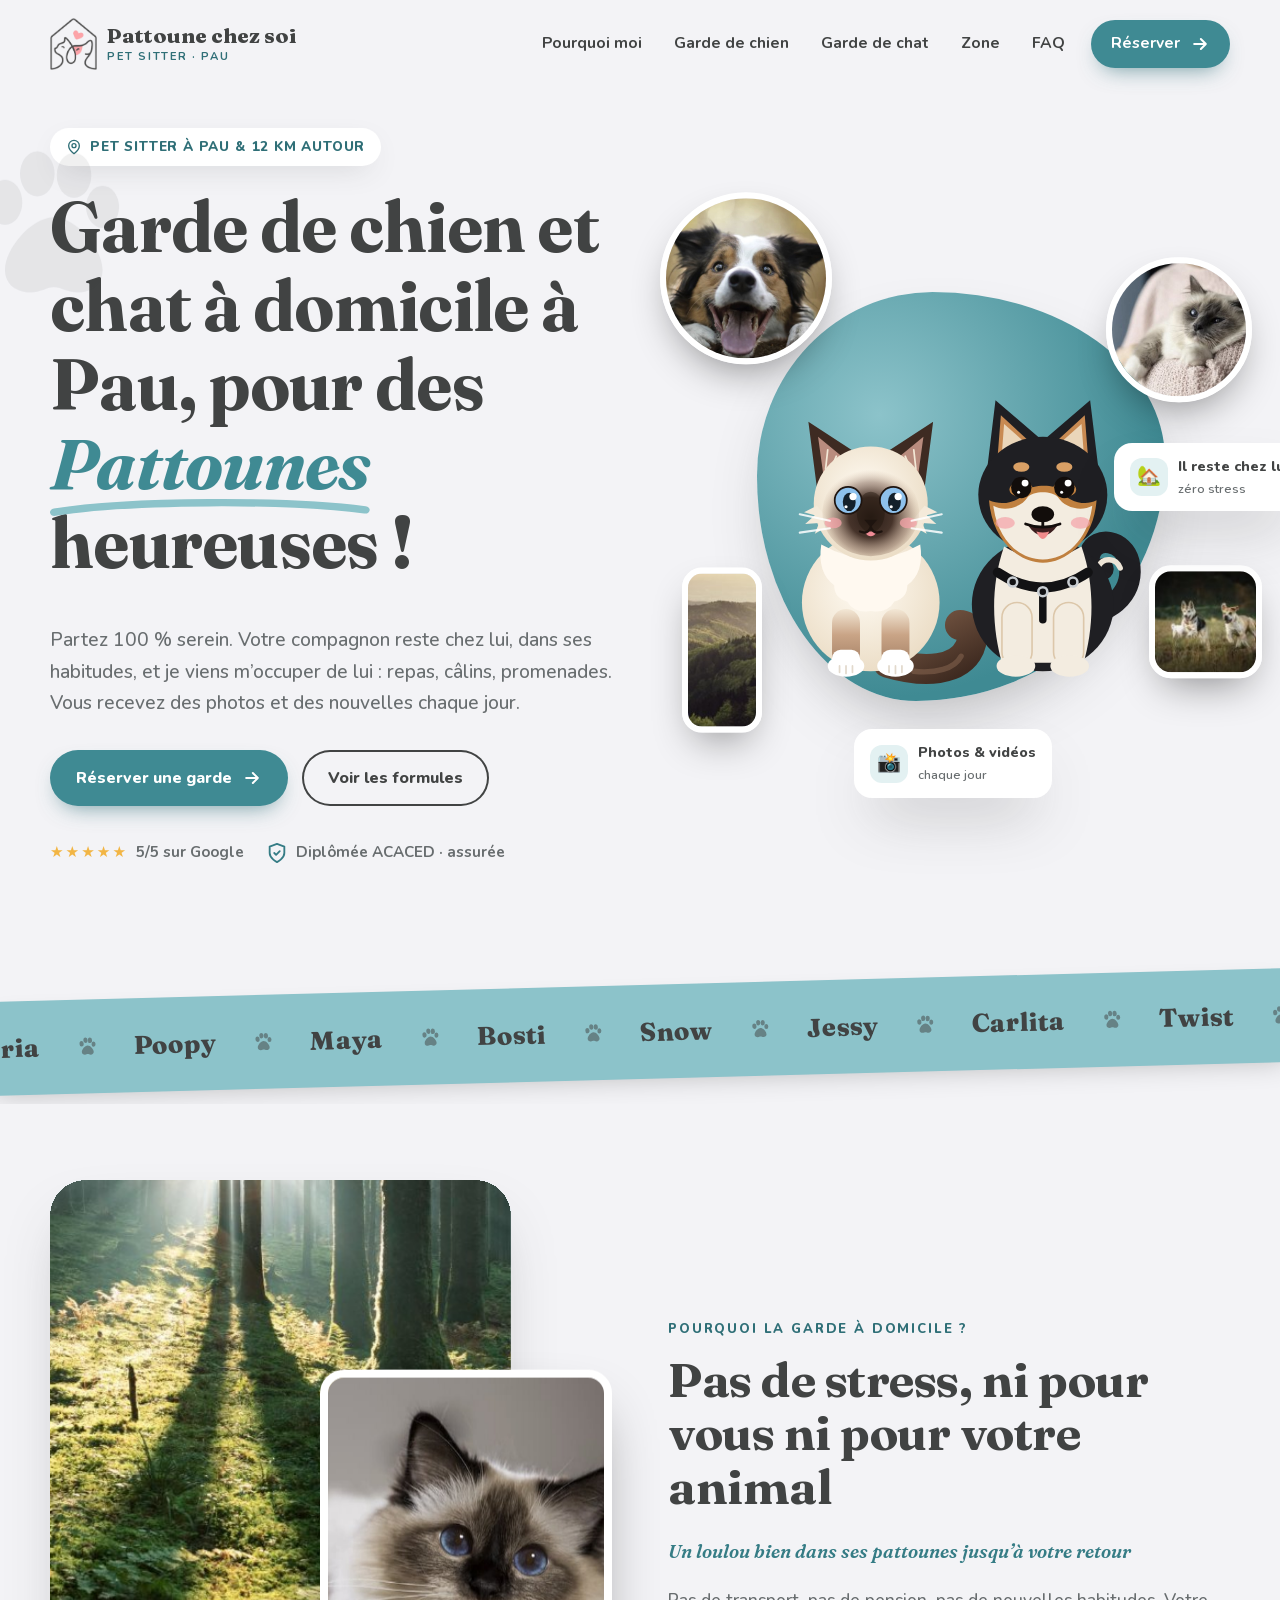
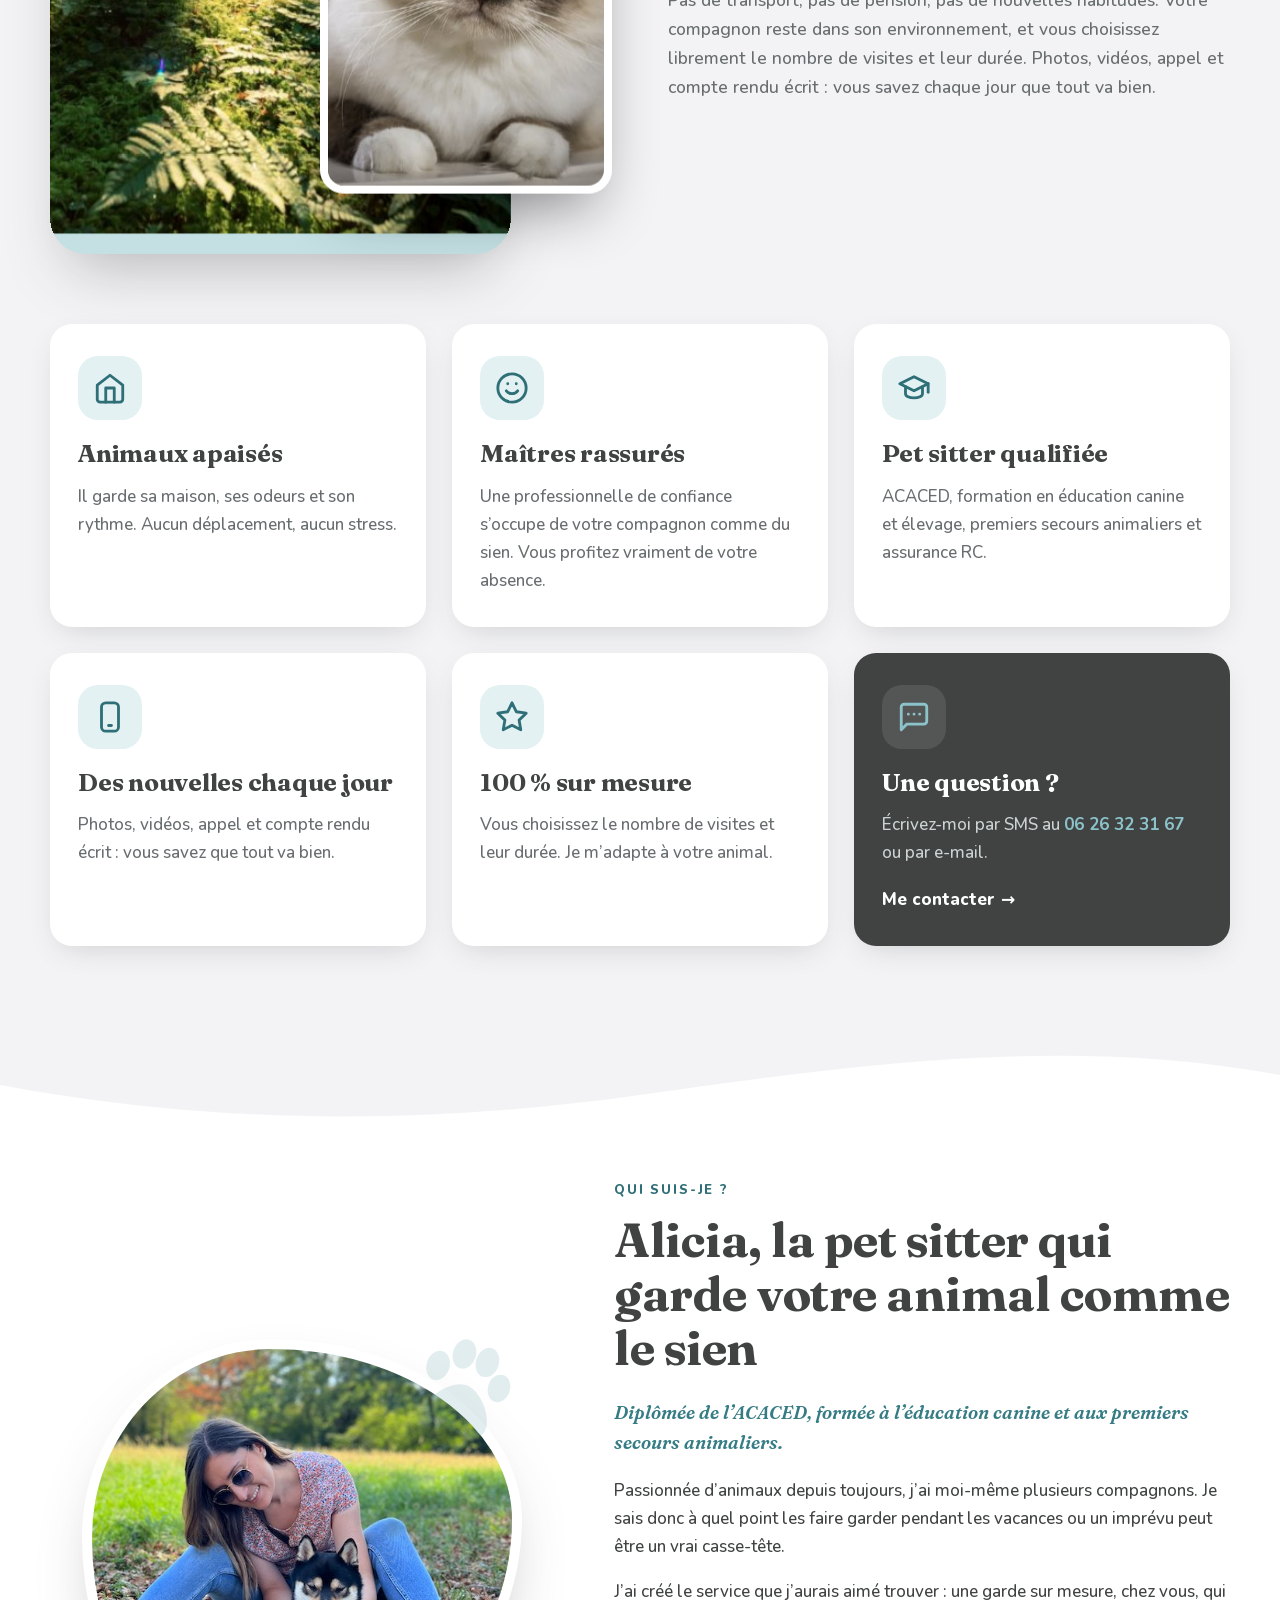
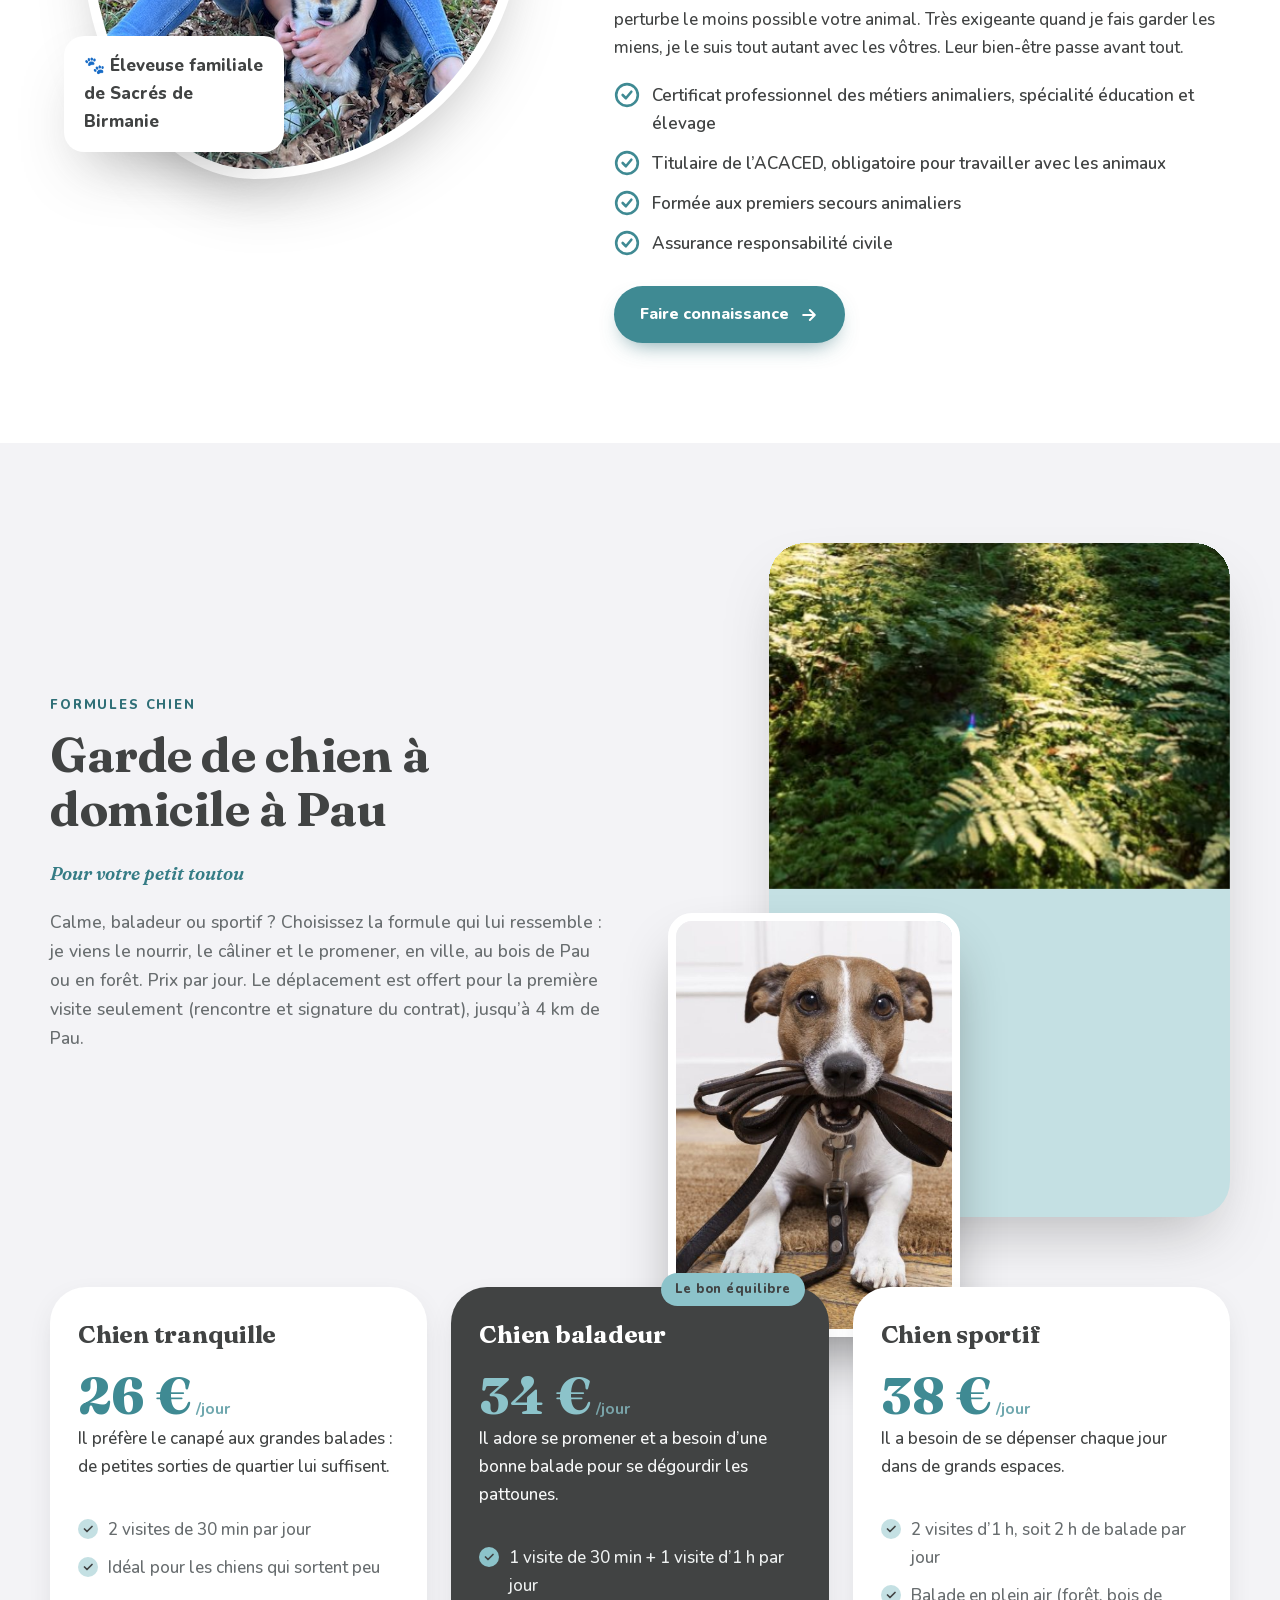
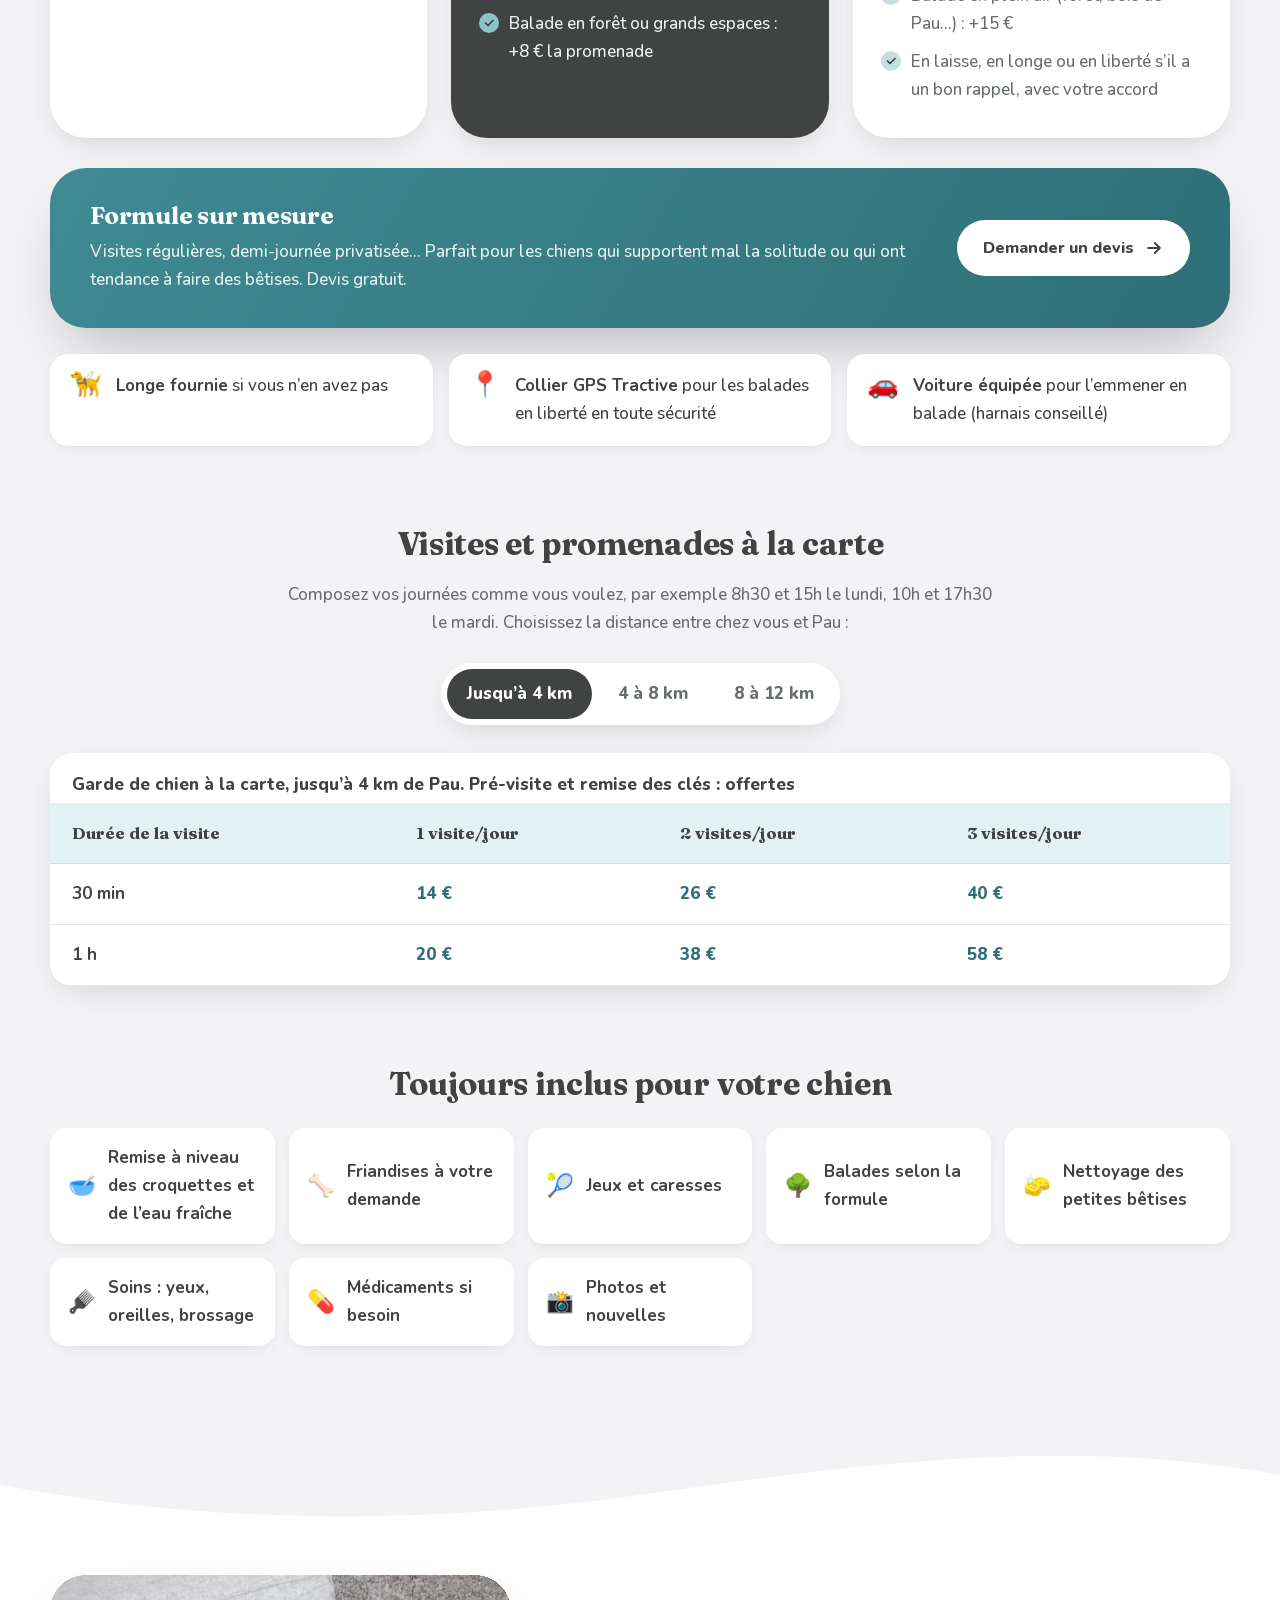
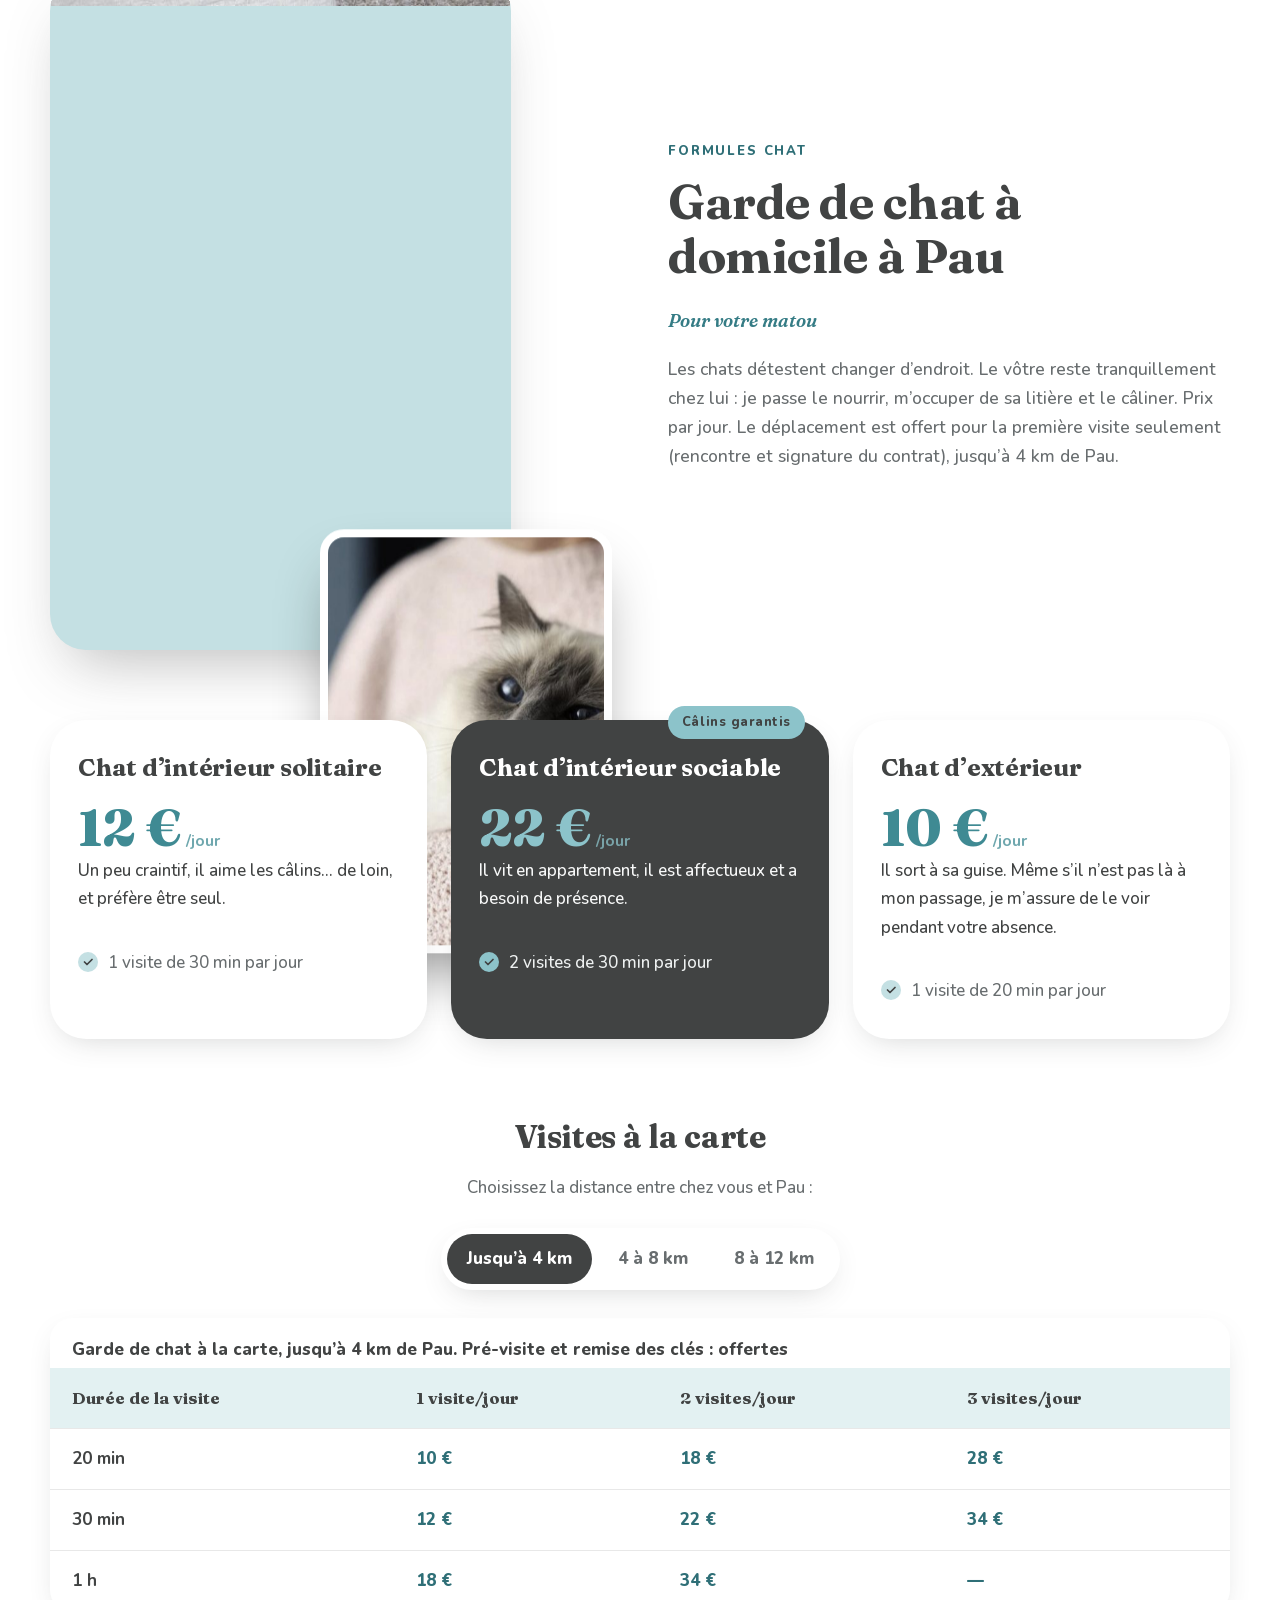
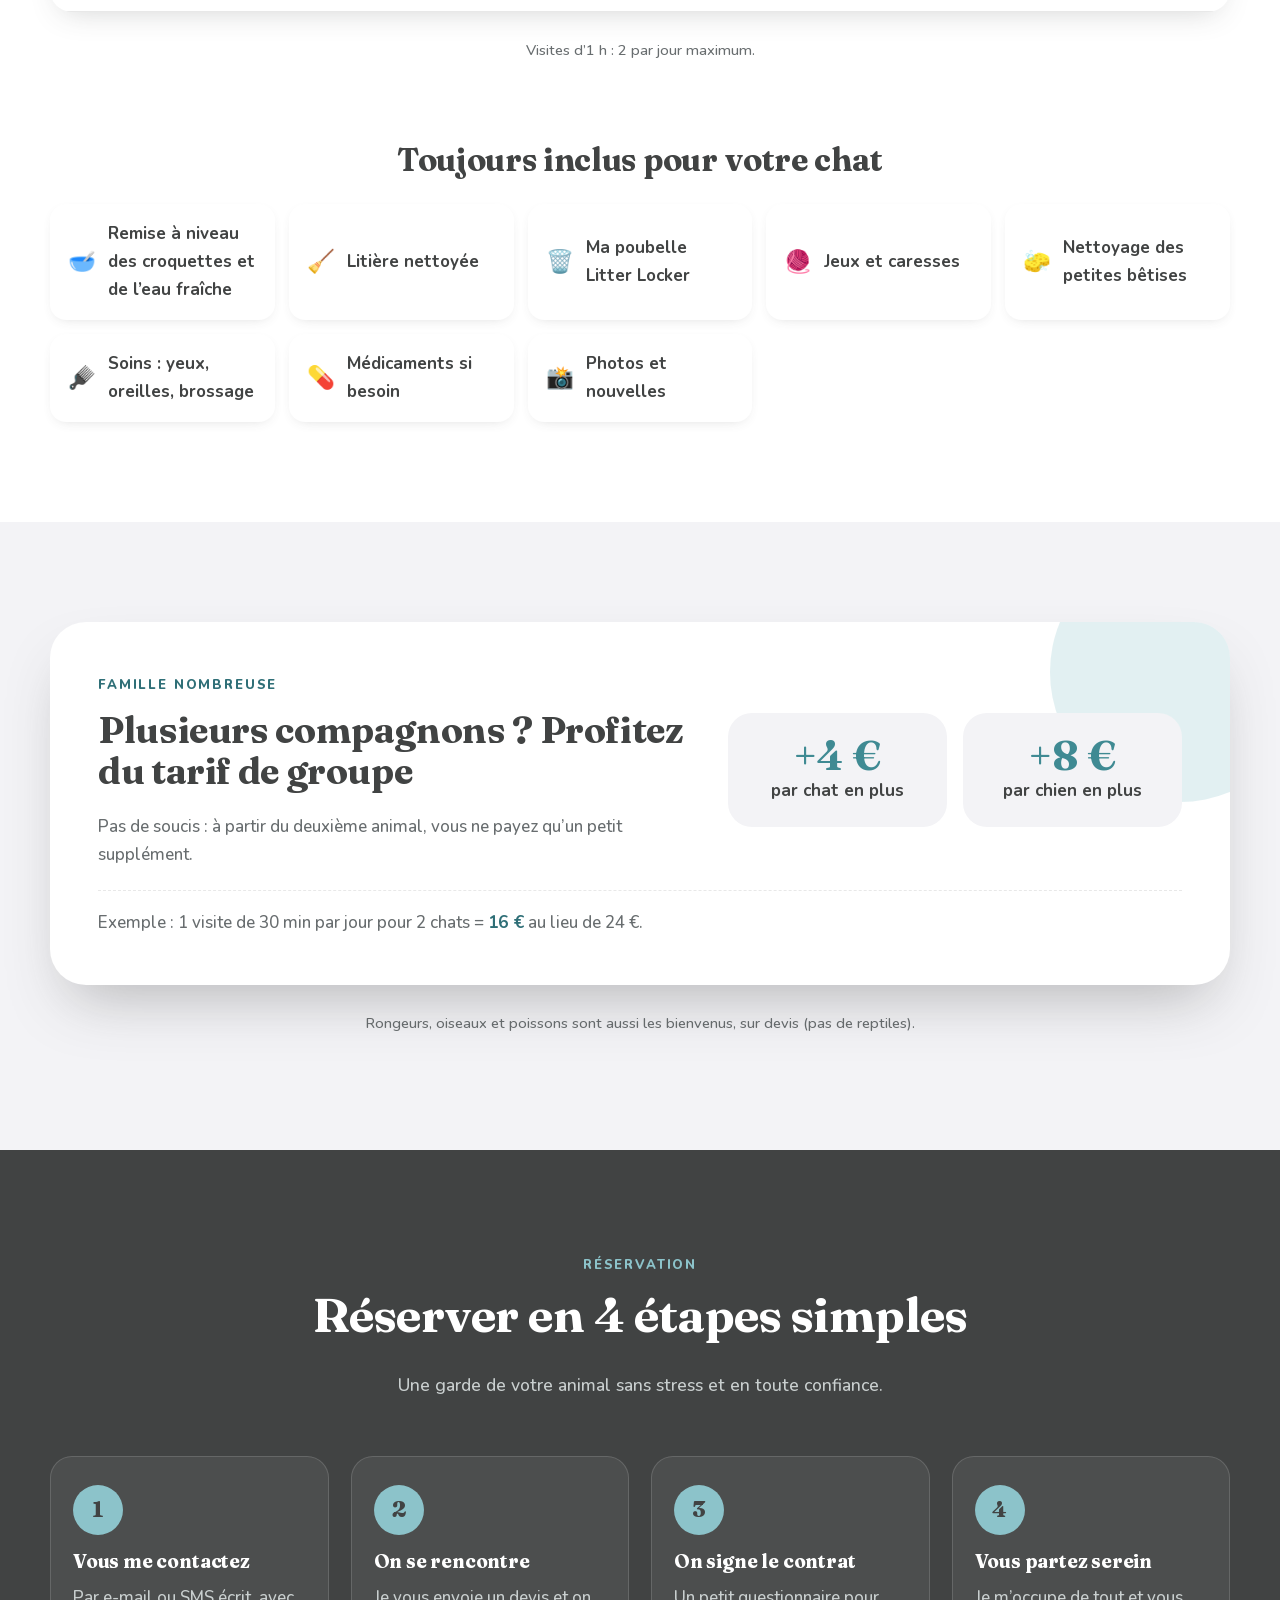
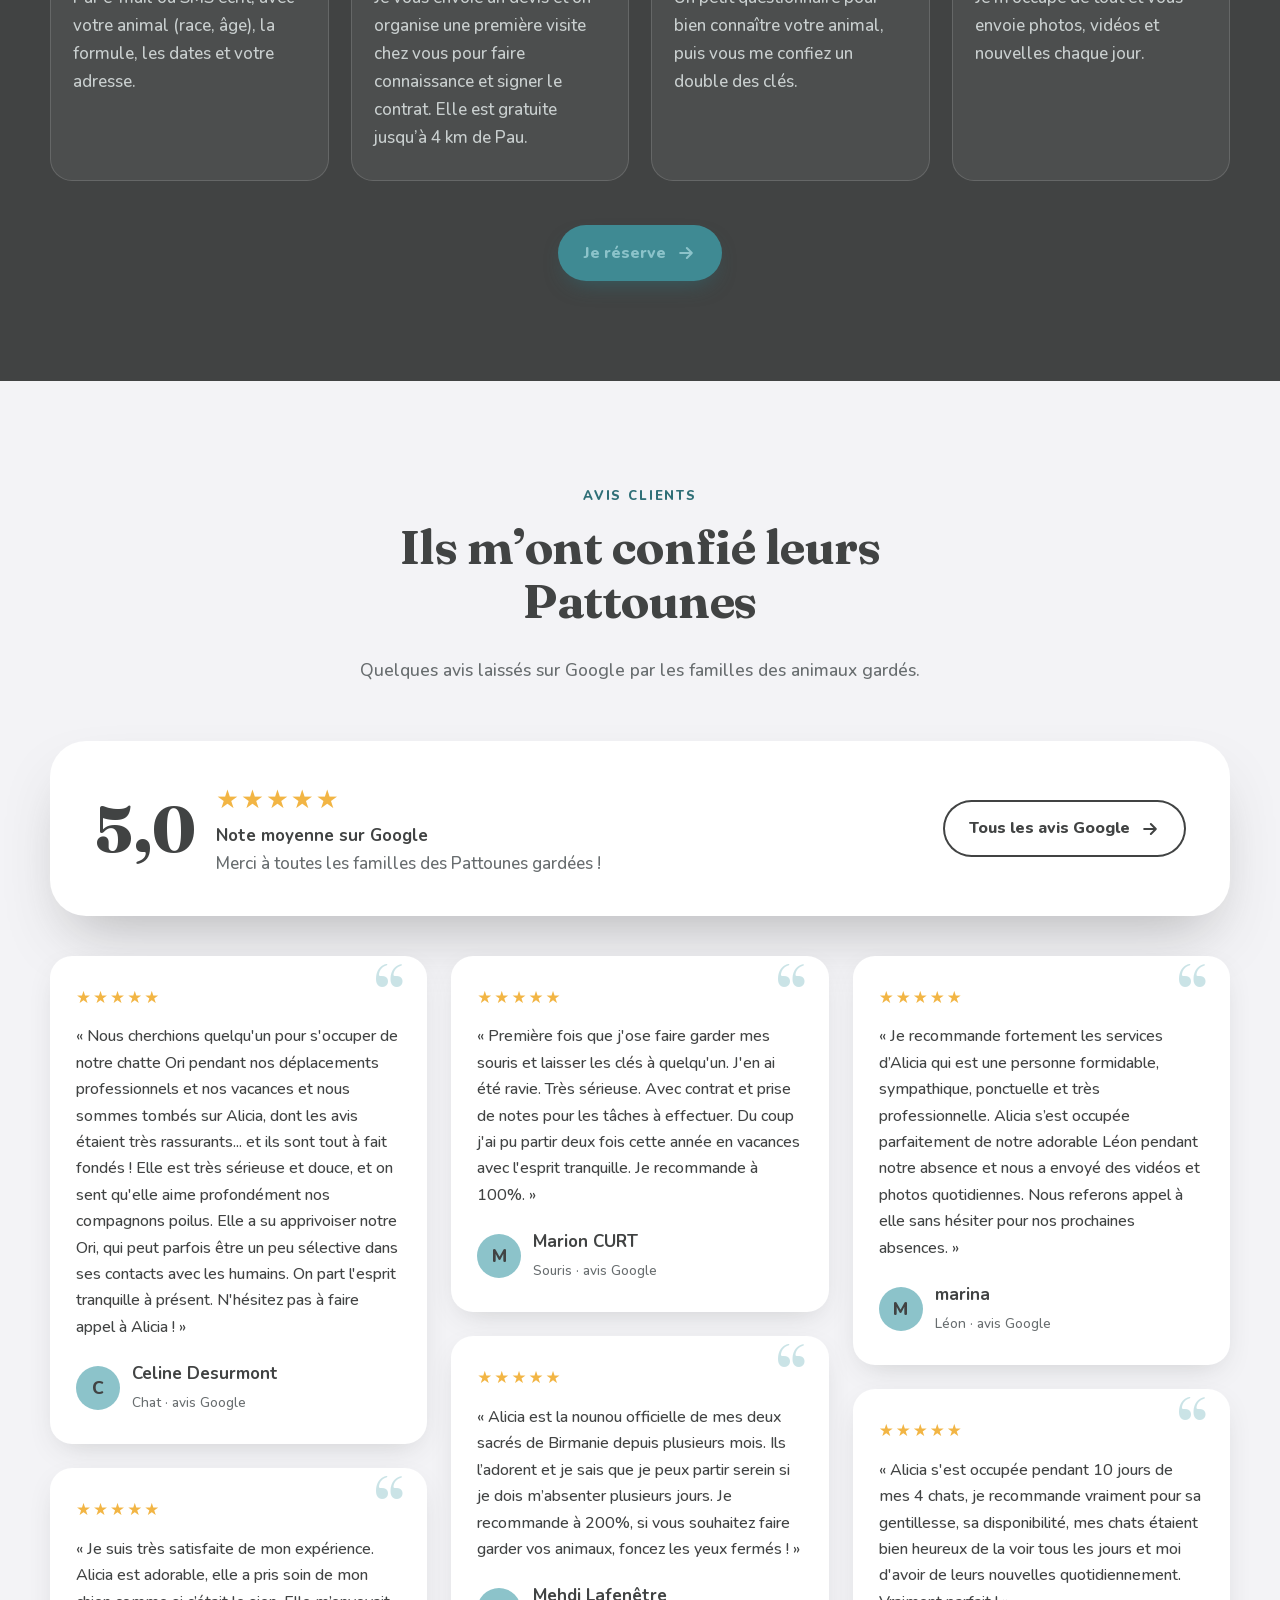
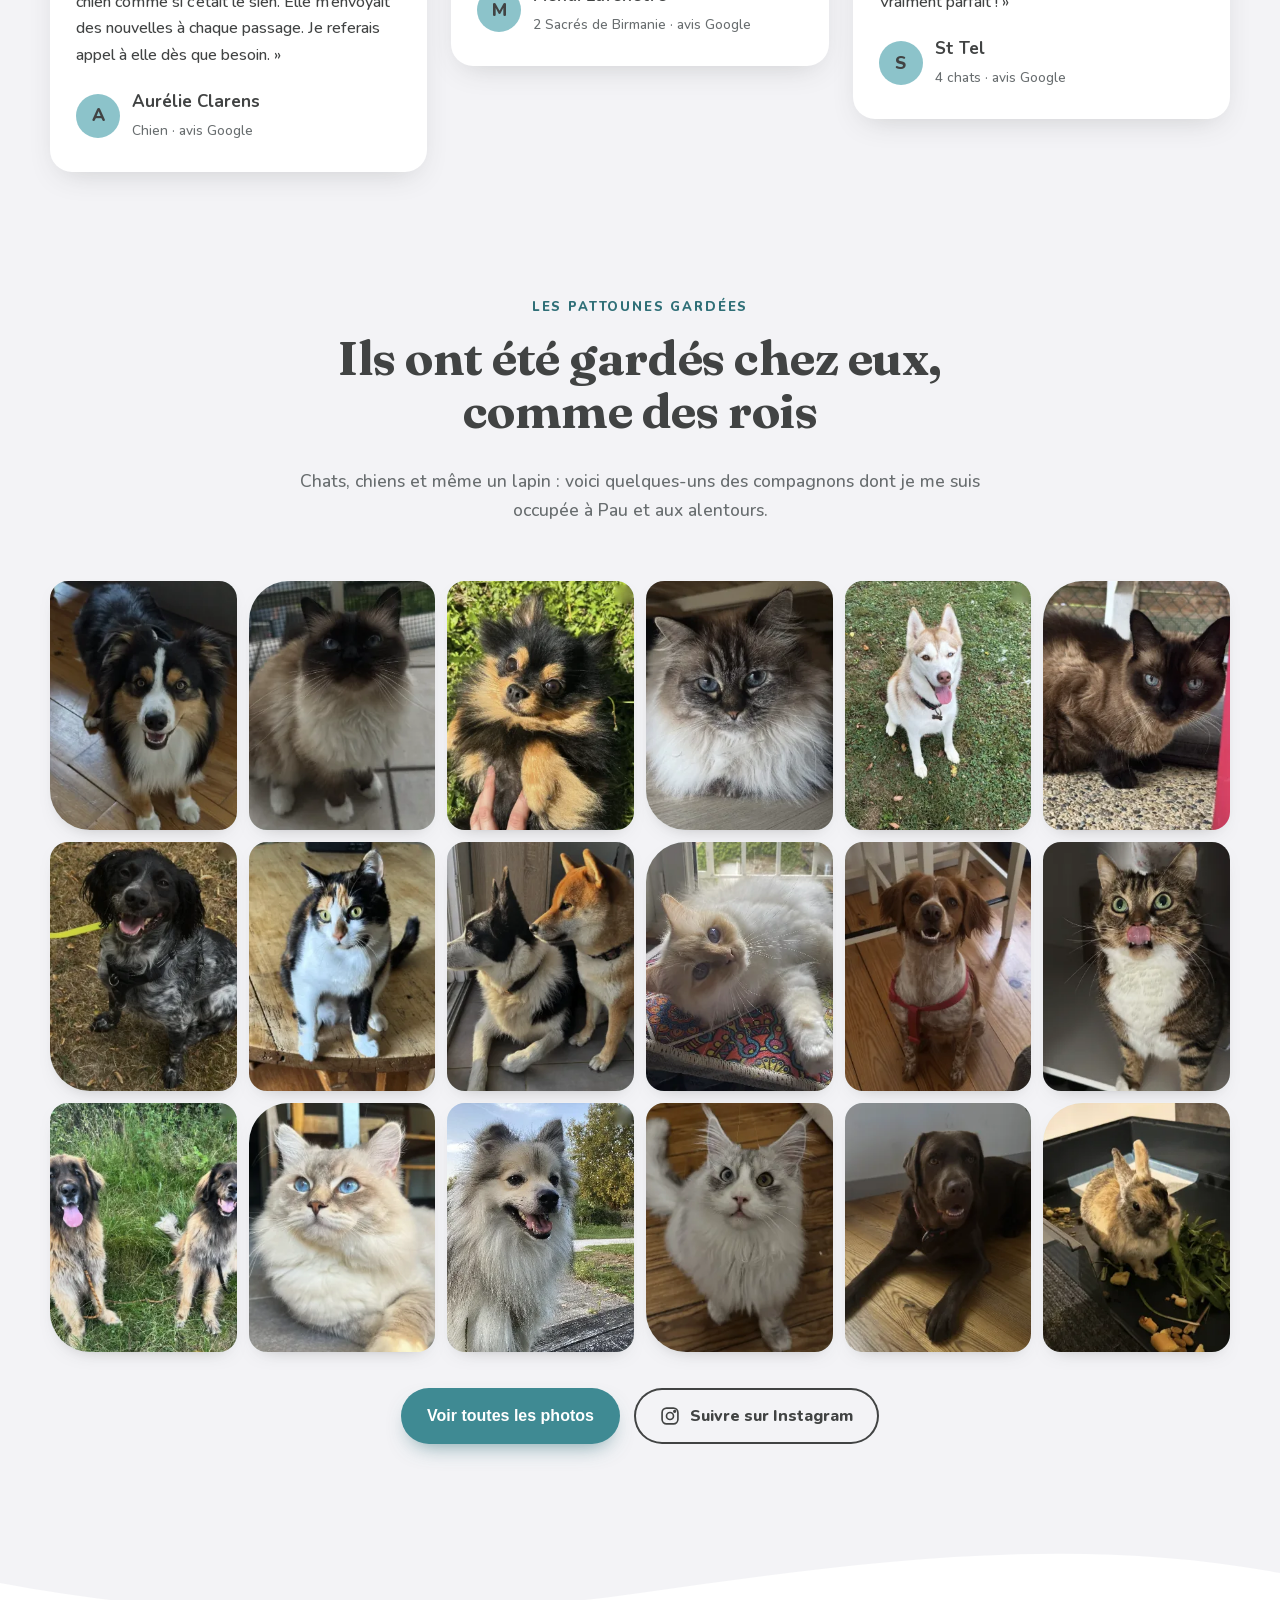
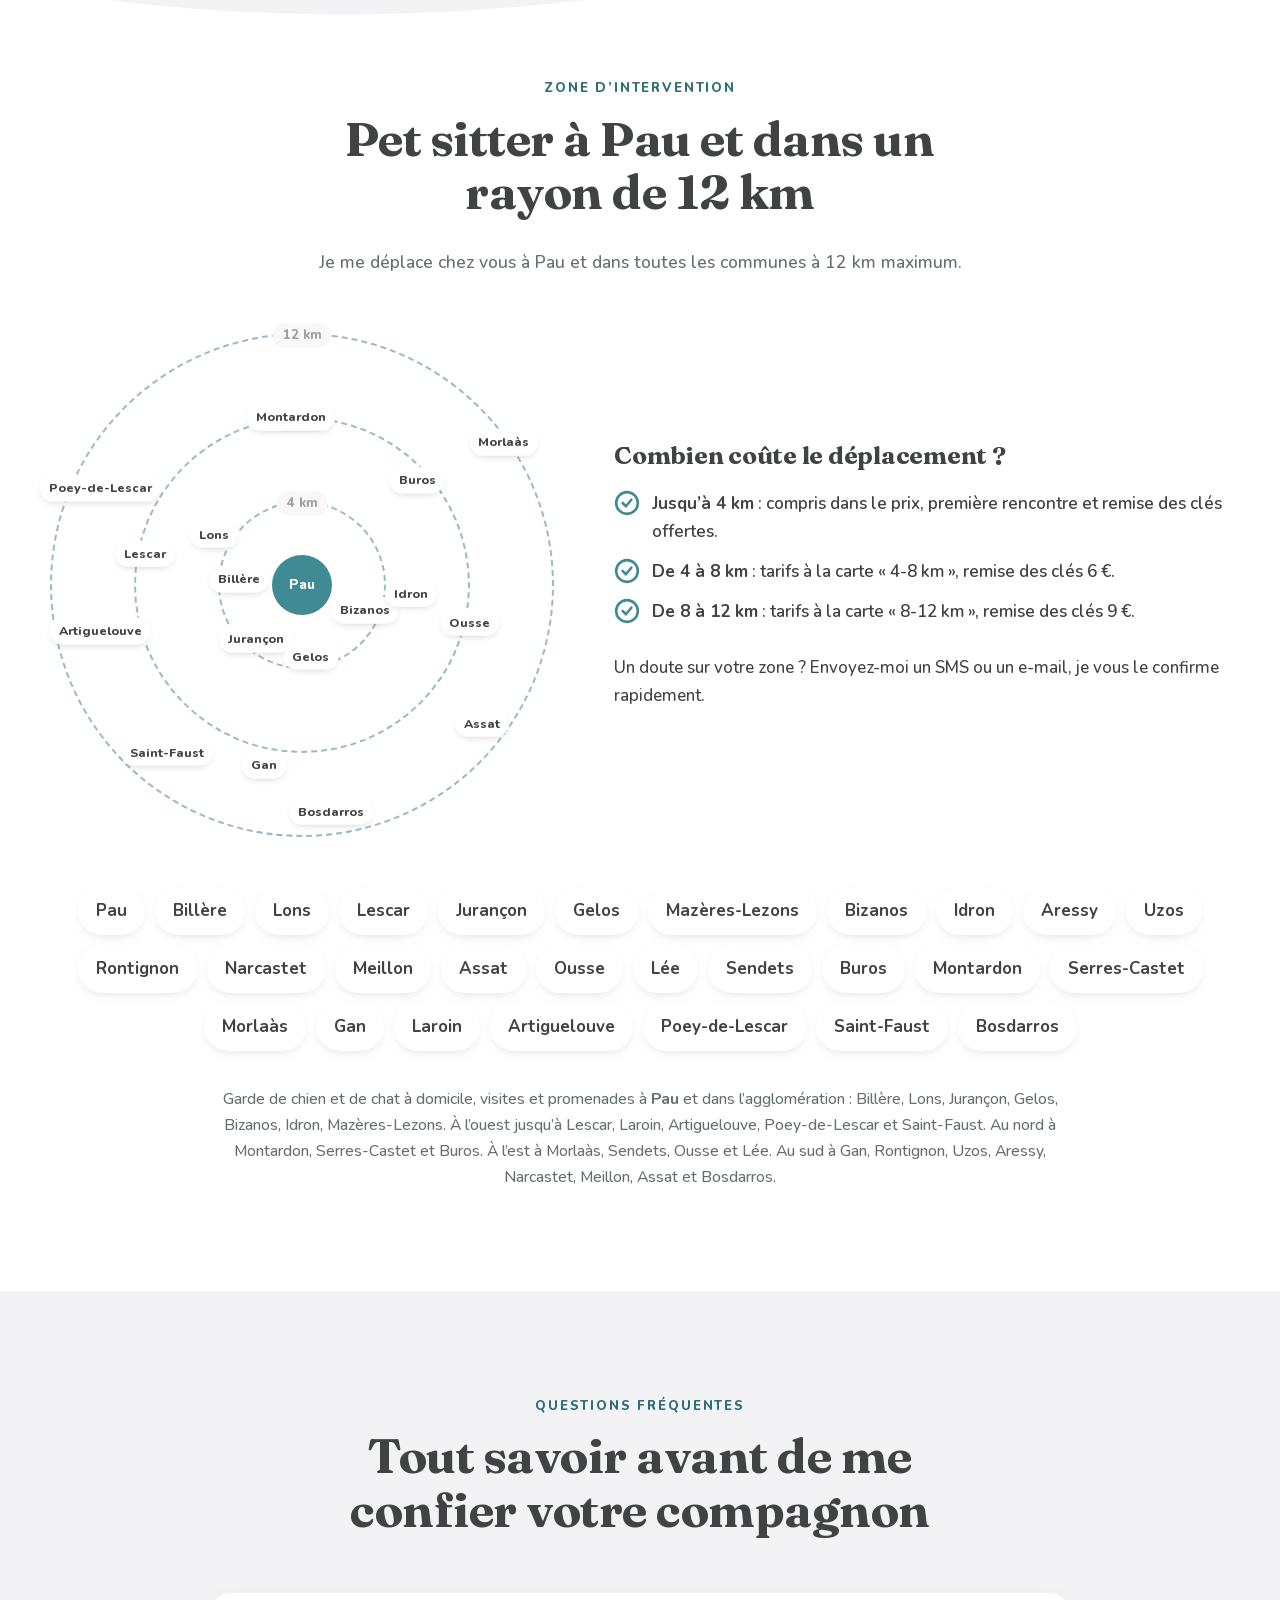
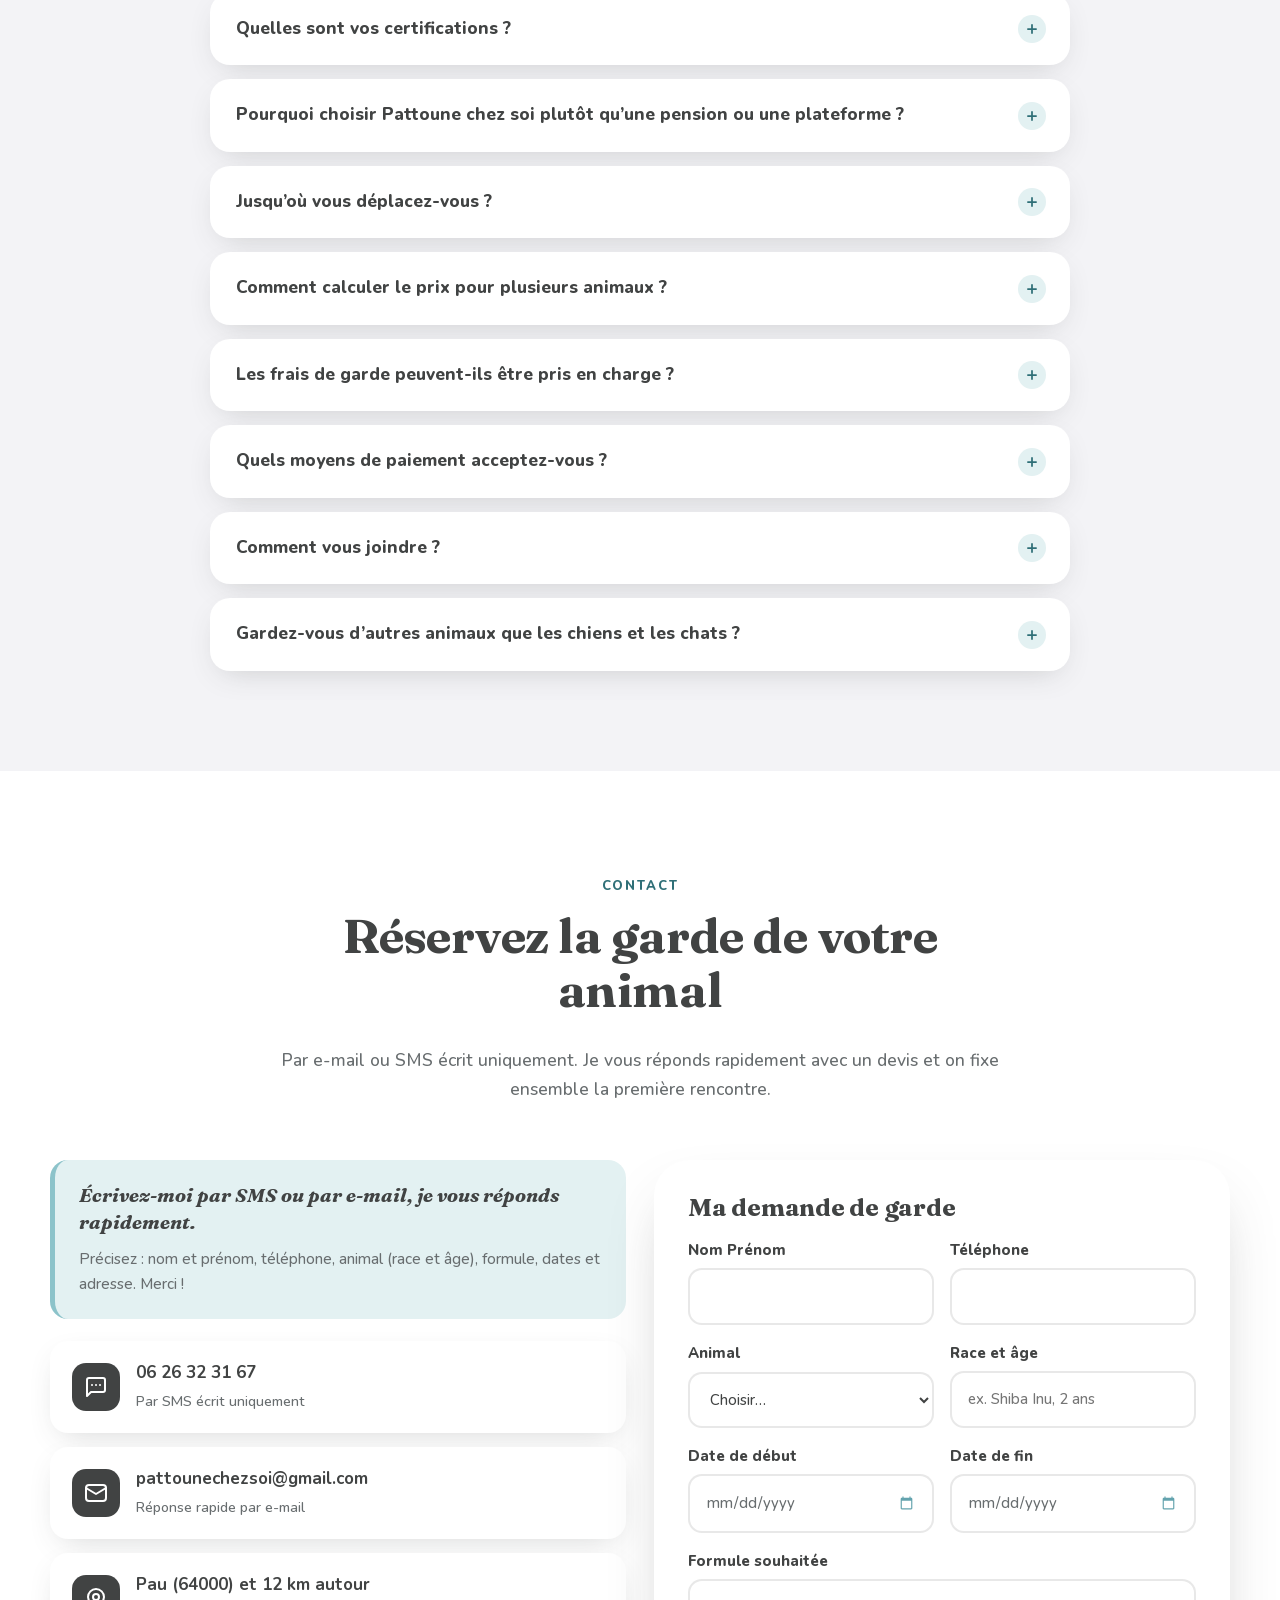
==== commit 4c502fdb: "Contact : texte d'introduction simplifié Co-Authored-By: Claude Opus 5.5 <noreply@anthropic.com> Cla" ====
--- a/index.html
+++ b/index.html
@@ -371,9 +371,8 @@
   <div class="contact-grid">
    <div class="reveal reveal--left">
     <div class="contact-note">
-     <p>Pour toutes questions et réservations, contactez-moi par e-mail ou par SMS.</p>
-     <p class="contact-note__big">Suite à de nombreuses demandes, merci de me contacter par e-mail ou SMS écrit en formulant clairement votre demande, afin que je puisse la traiter le plus rapidement possible.</p>
-     <p>Indiquez : nom et prénom, téléphone, type d’animal, race, âge, formule choisie et durée, adresse. Merci&nbsp;!</p>
+     <p class="contact-note__big">Écrivez-moi par SMS ou par e-mail, je vous réponds rapidement.</p>
+     <p>Précisez : nom et prénom, téléphone, animal (race et âge), formule, dates et adresse. Merci&nbsp;!</p>
     </div>
     <ul class="contact-list">
      <li><a href="sms:+33626323167"><span class="ci"><svg class="" aria-hidden="true"><use href="#i-sms"/></svg></span><span><strong>06 26 32 31 67</strong><small>Par SMS écrit uniquement</small></span></a></li>
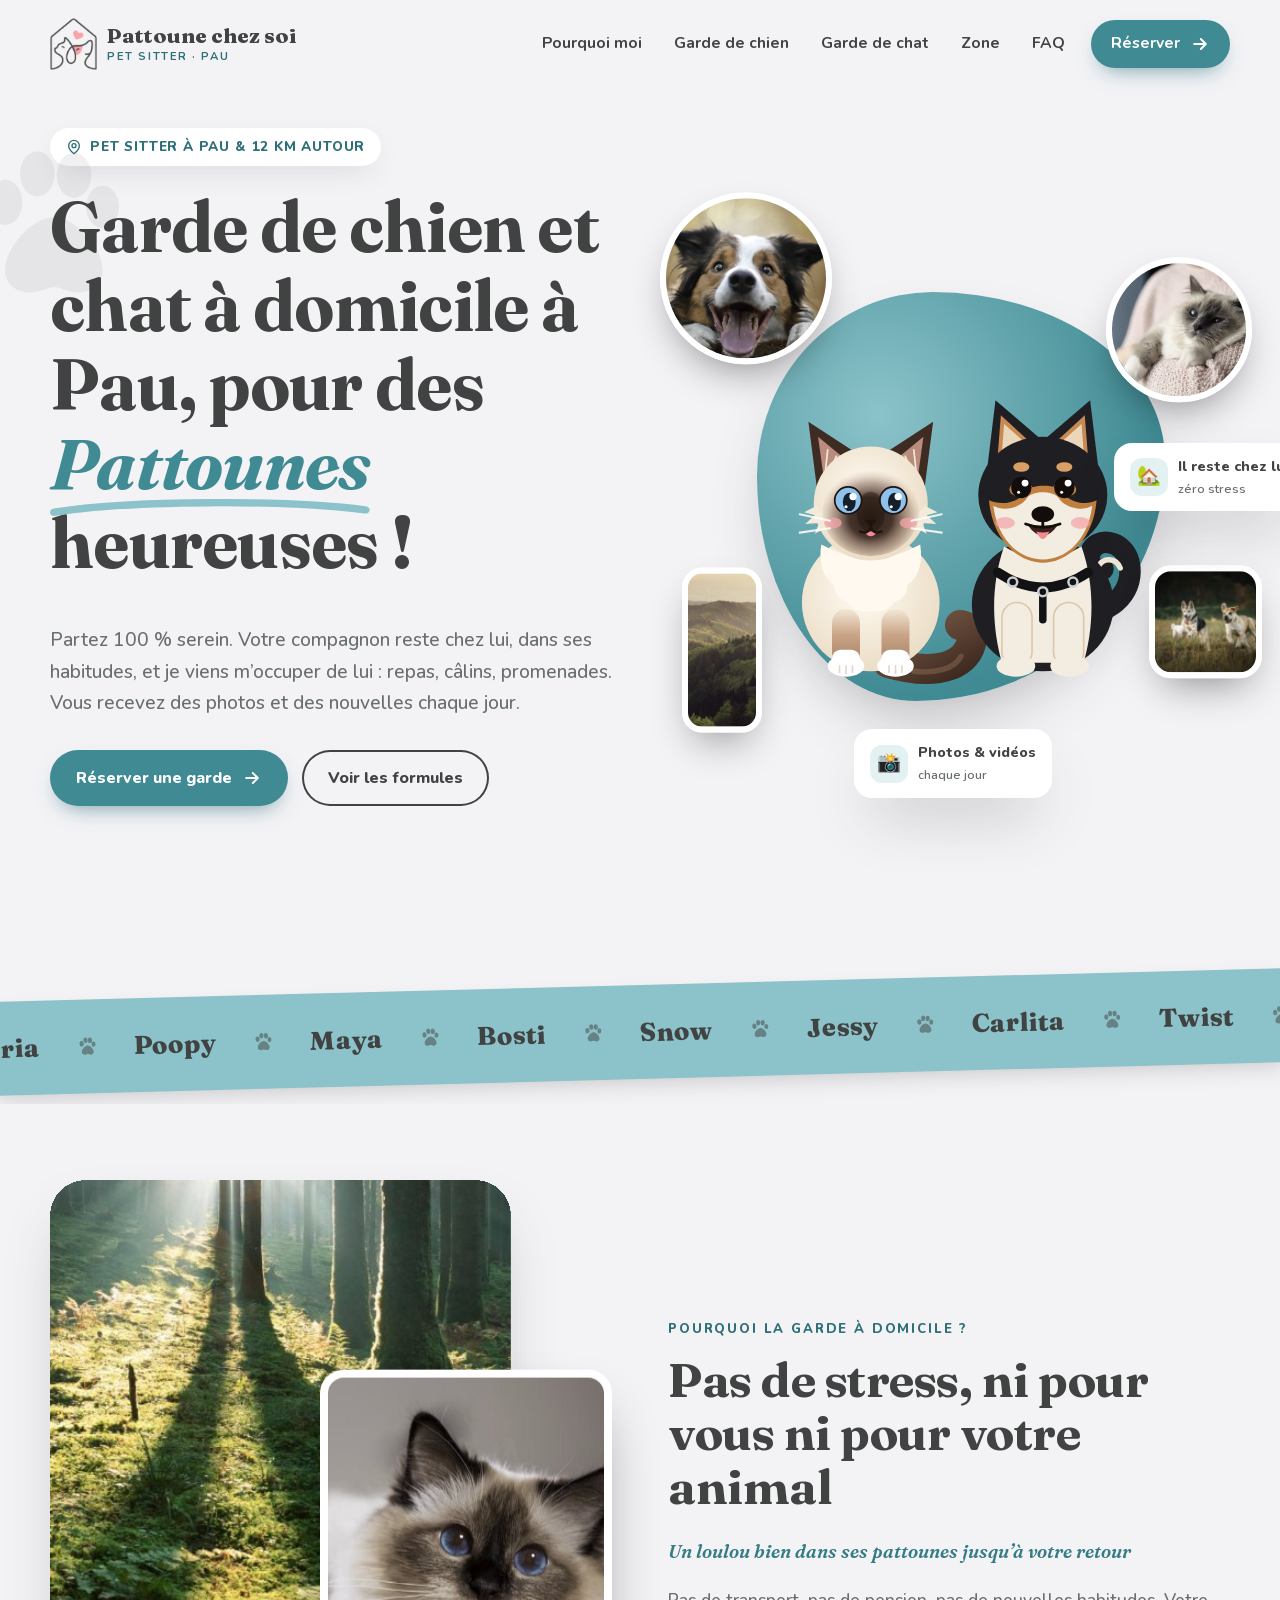
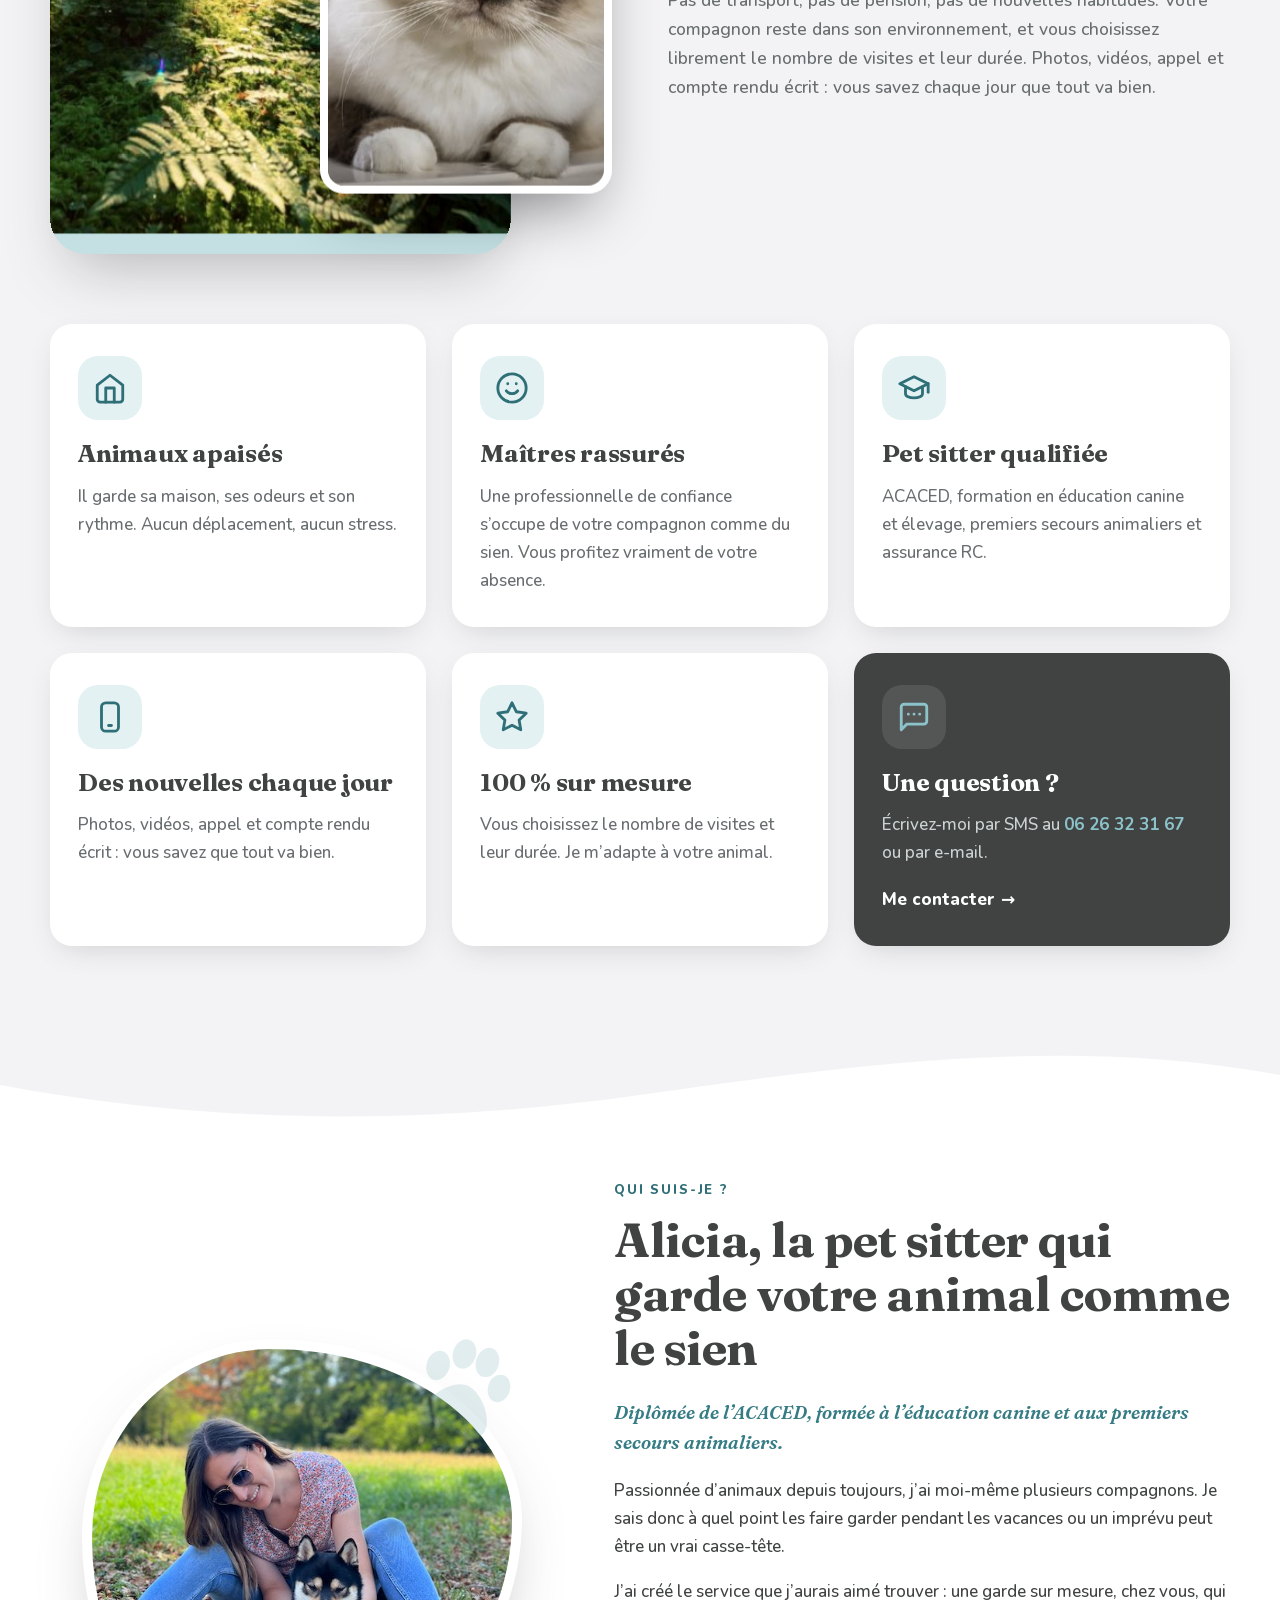
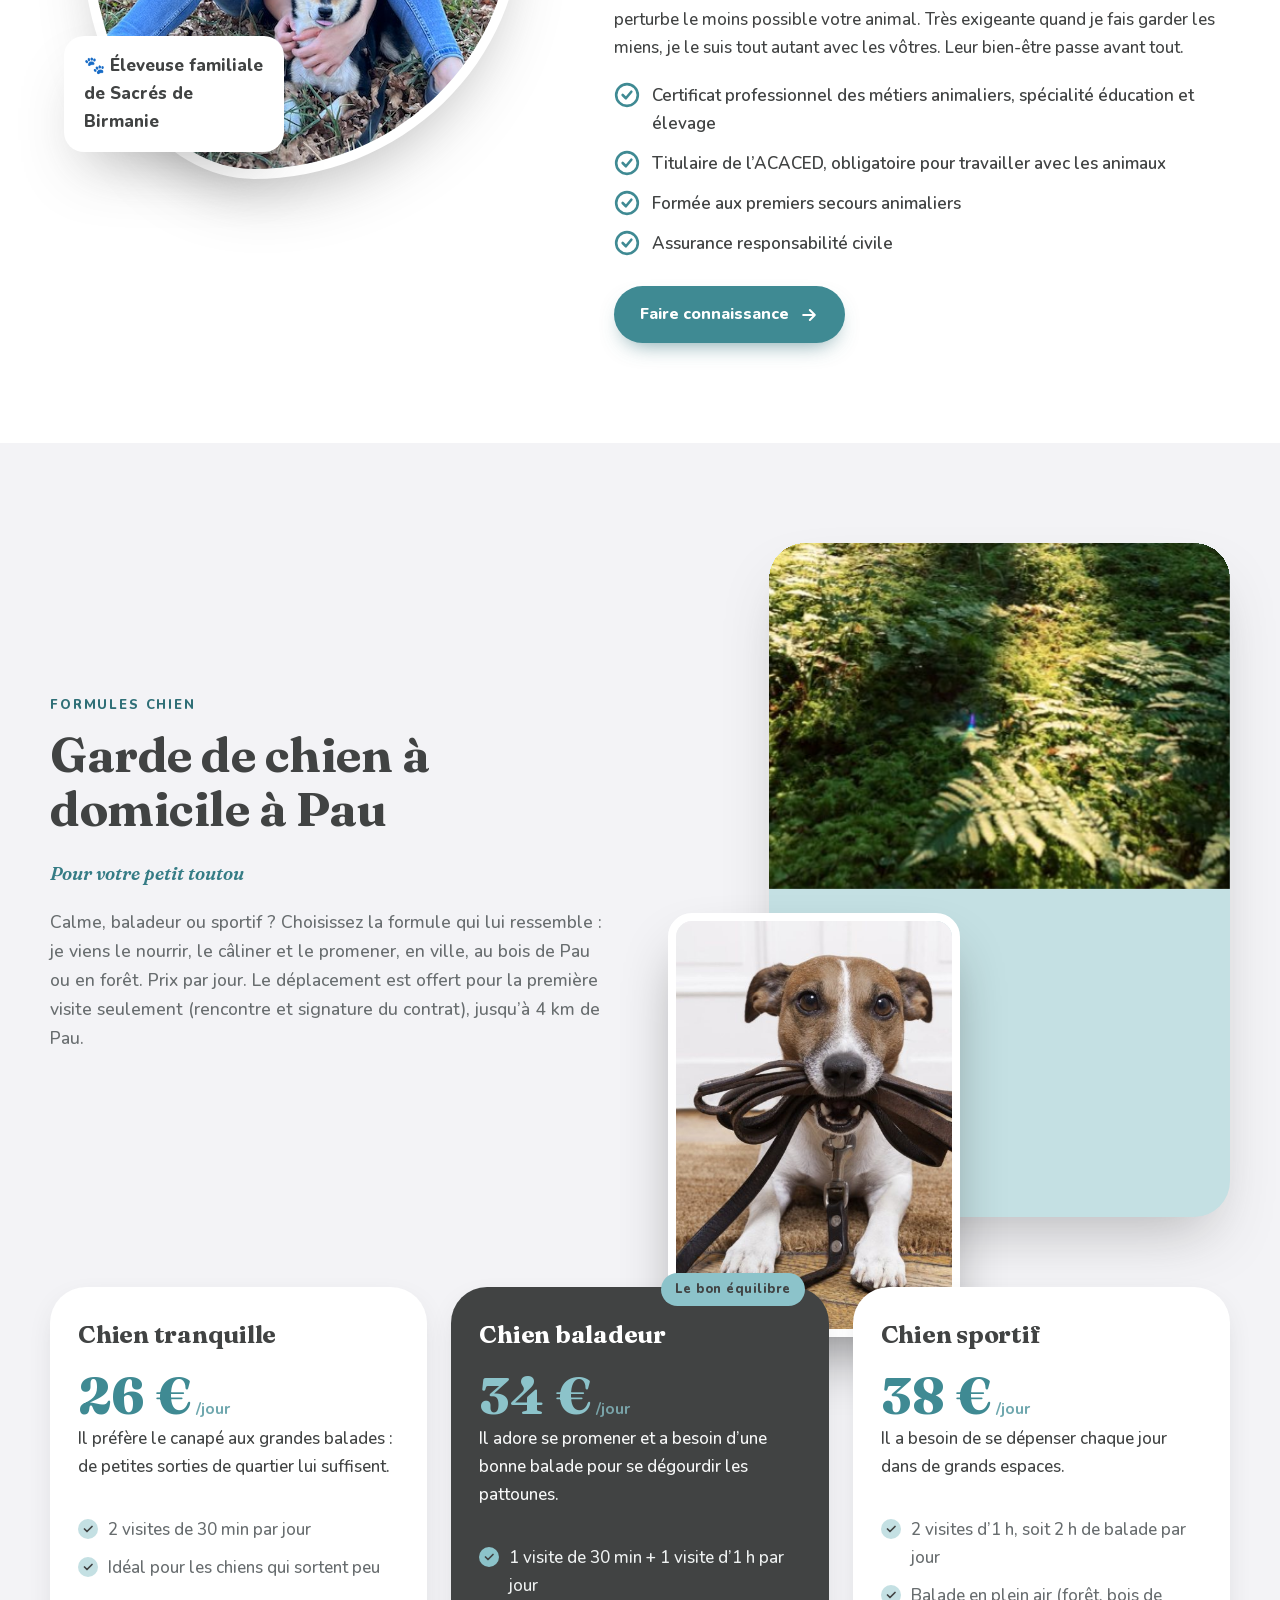
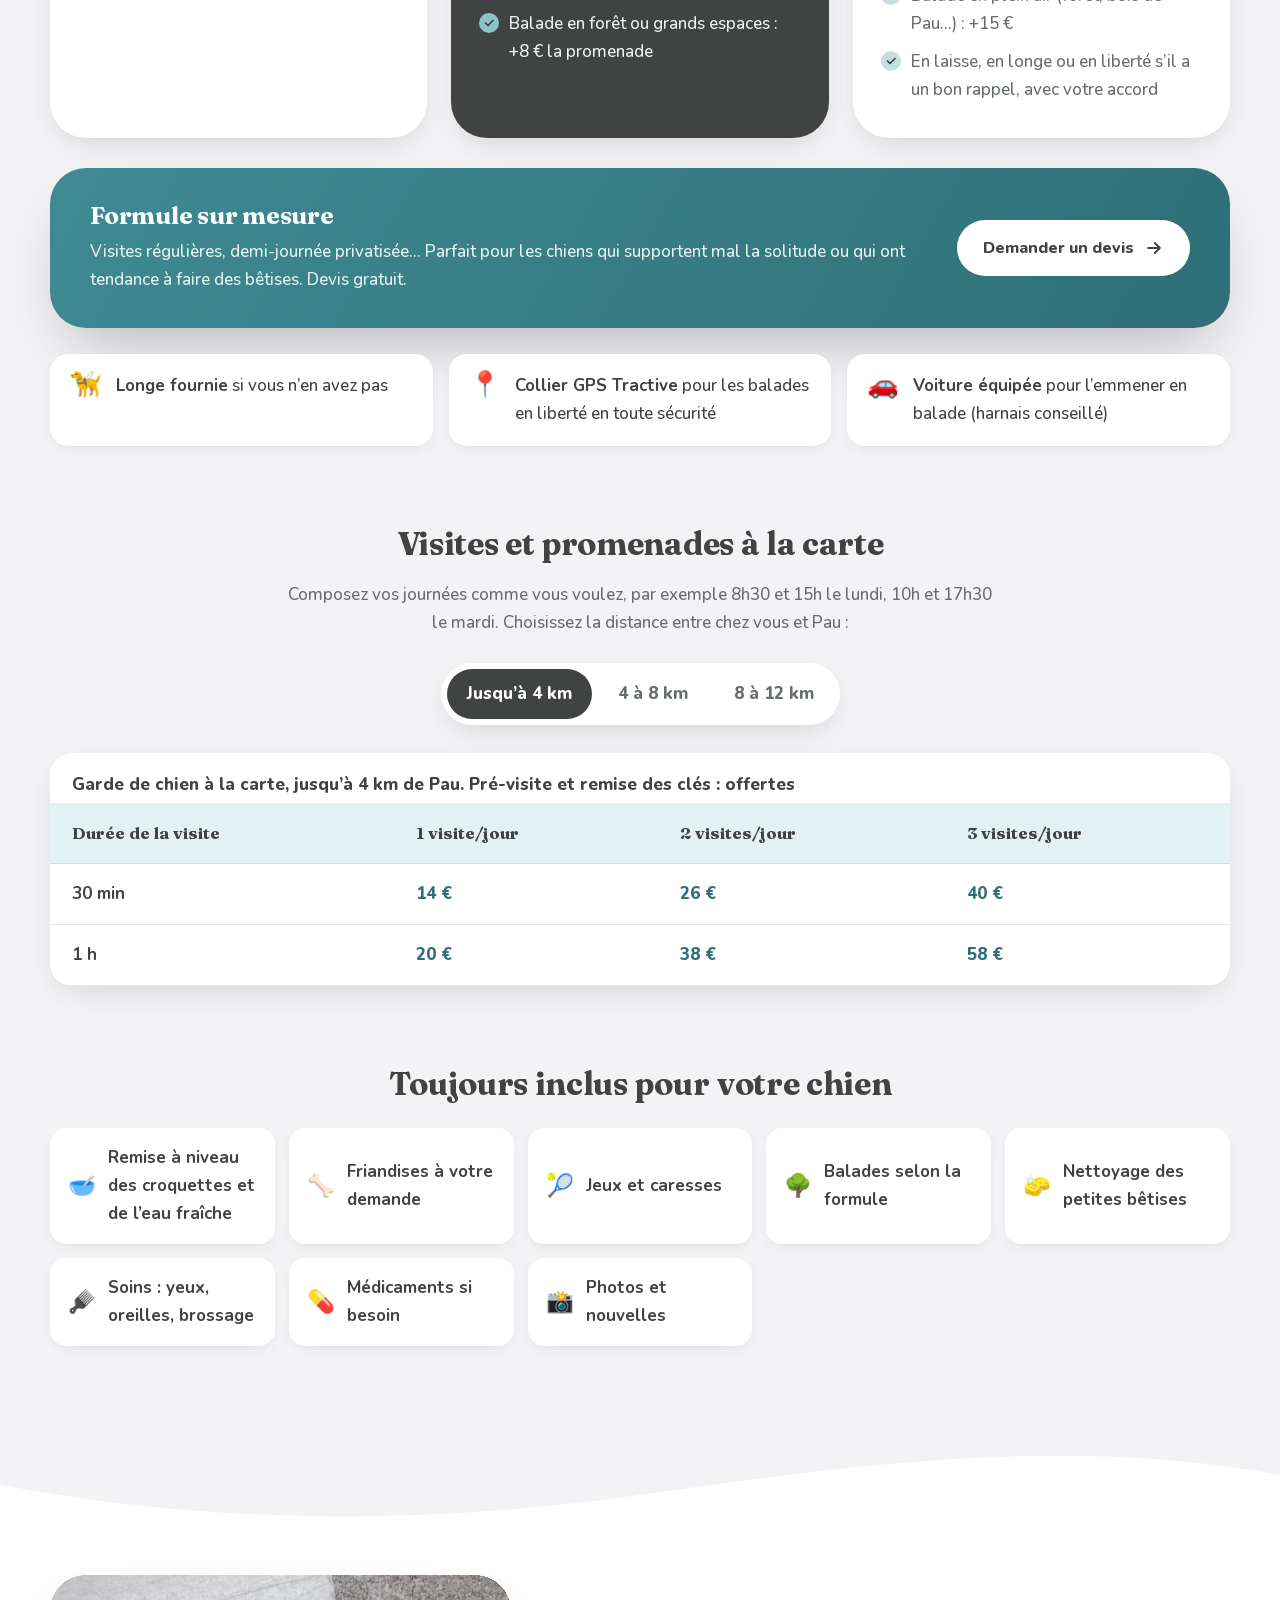
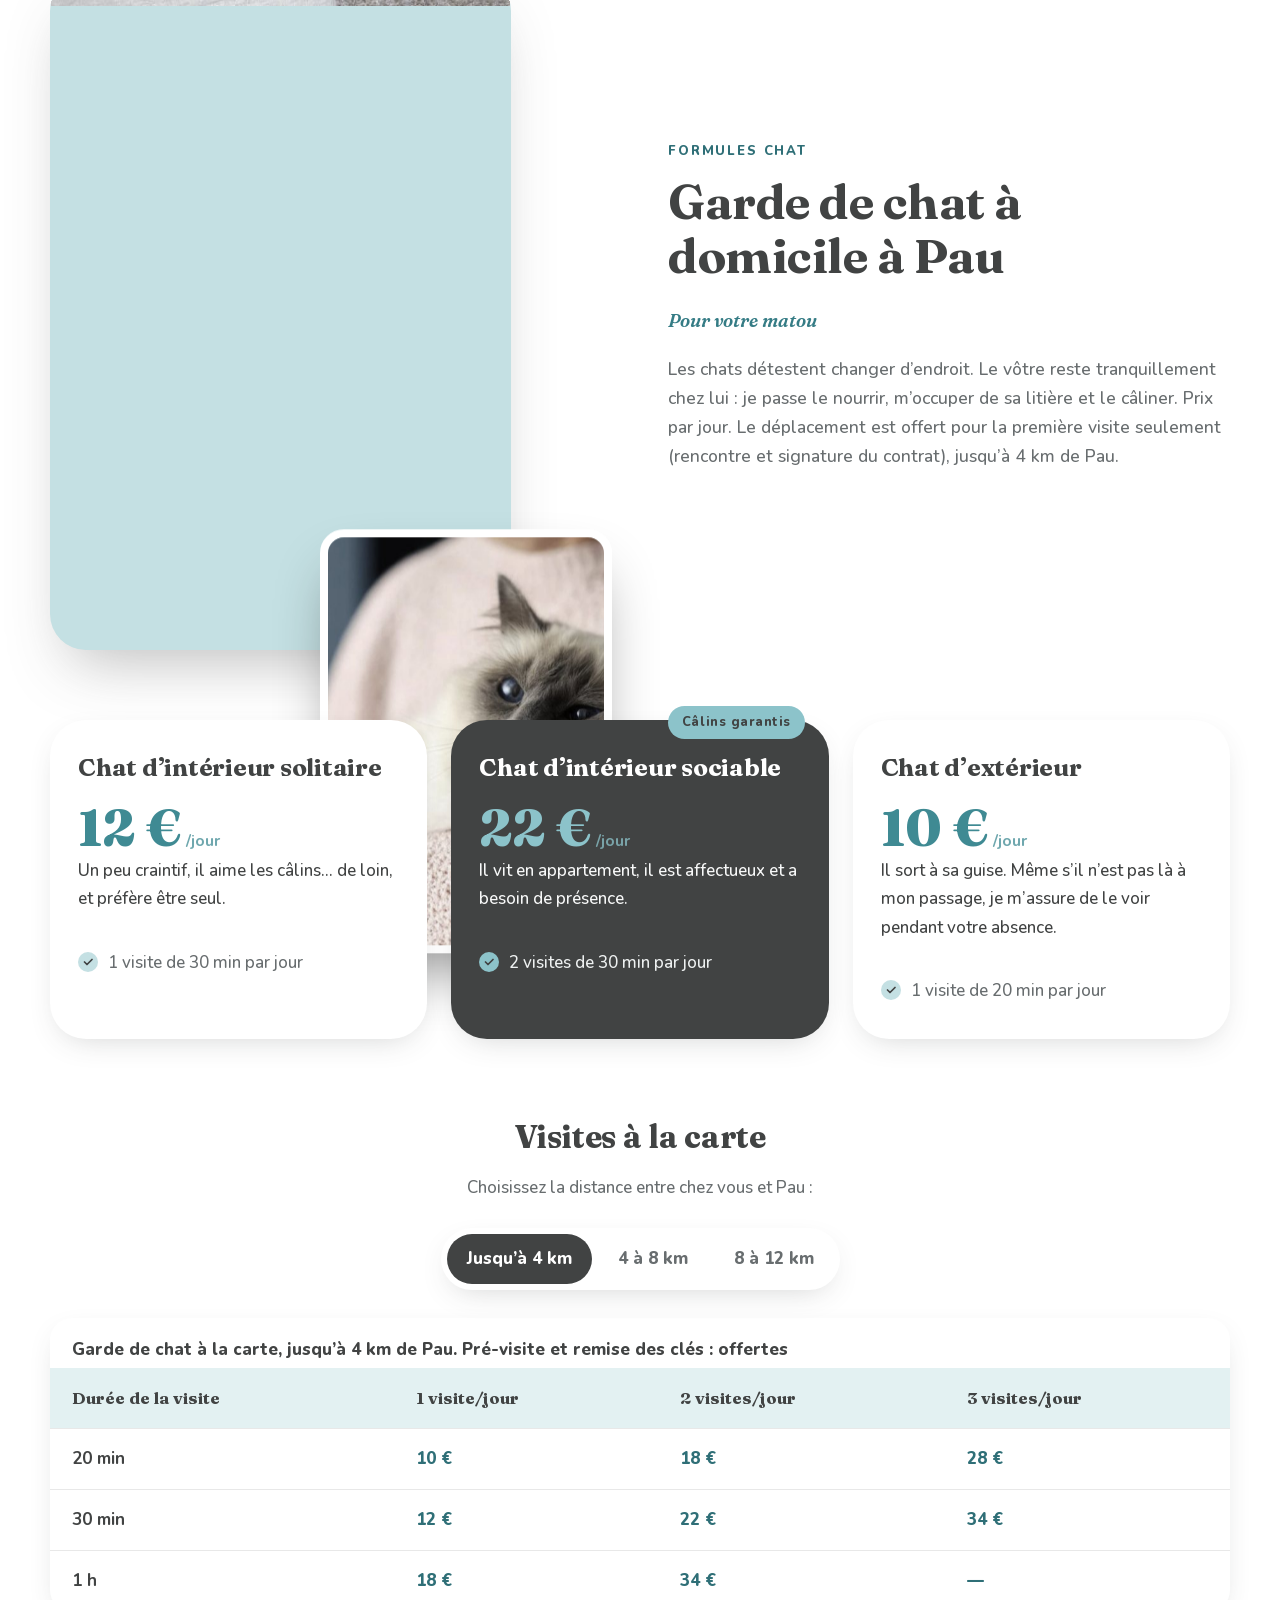
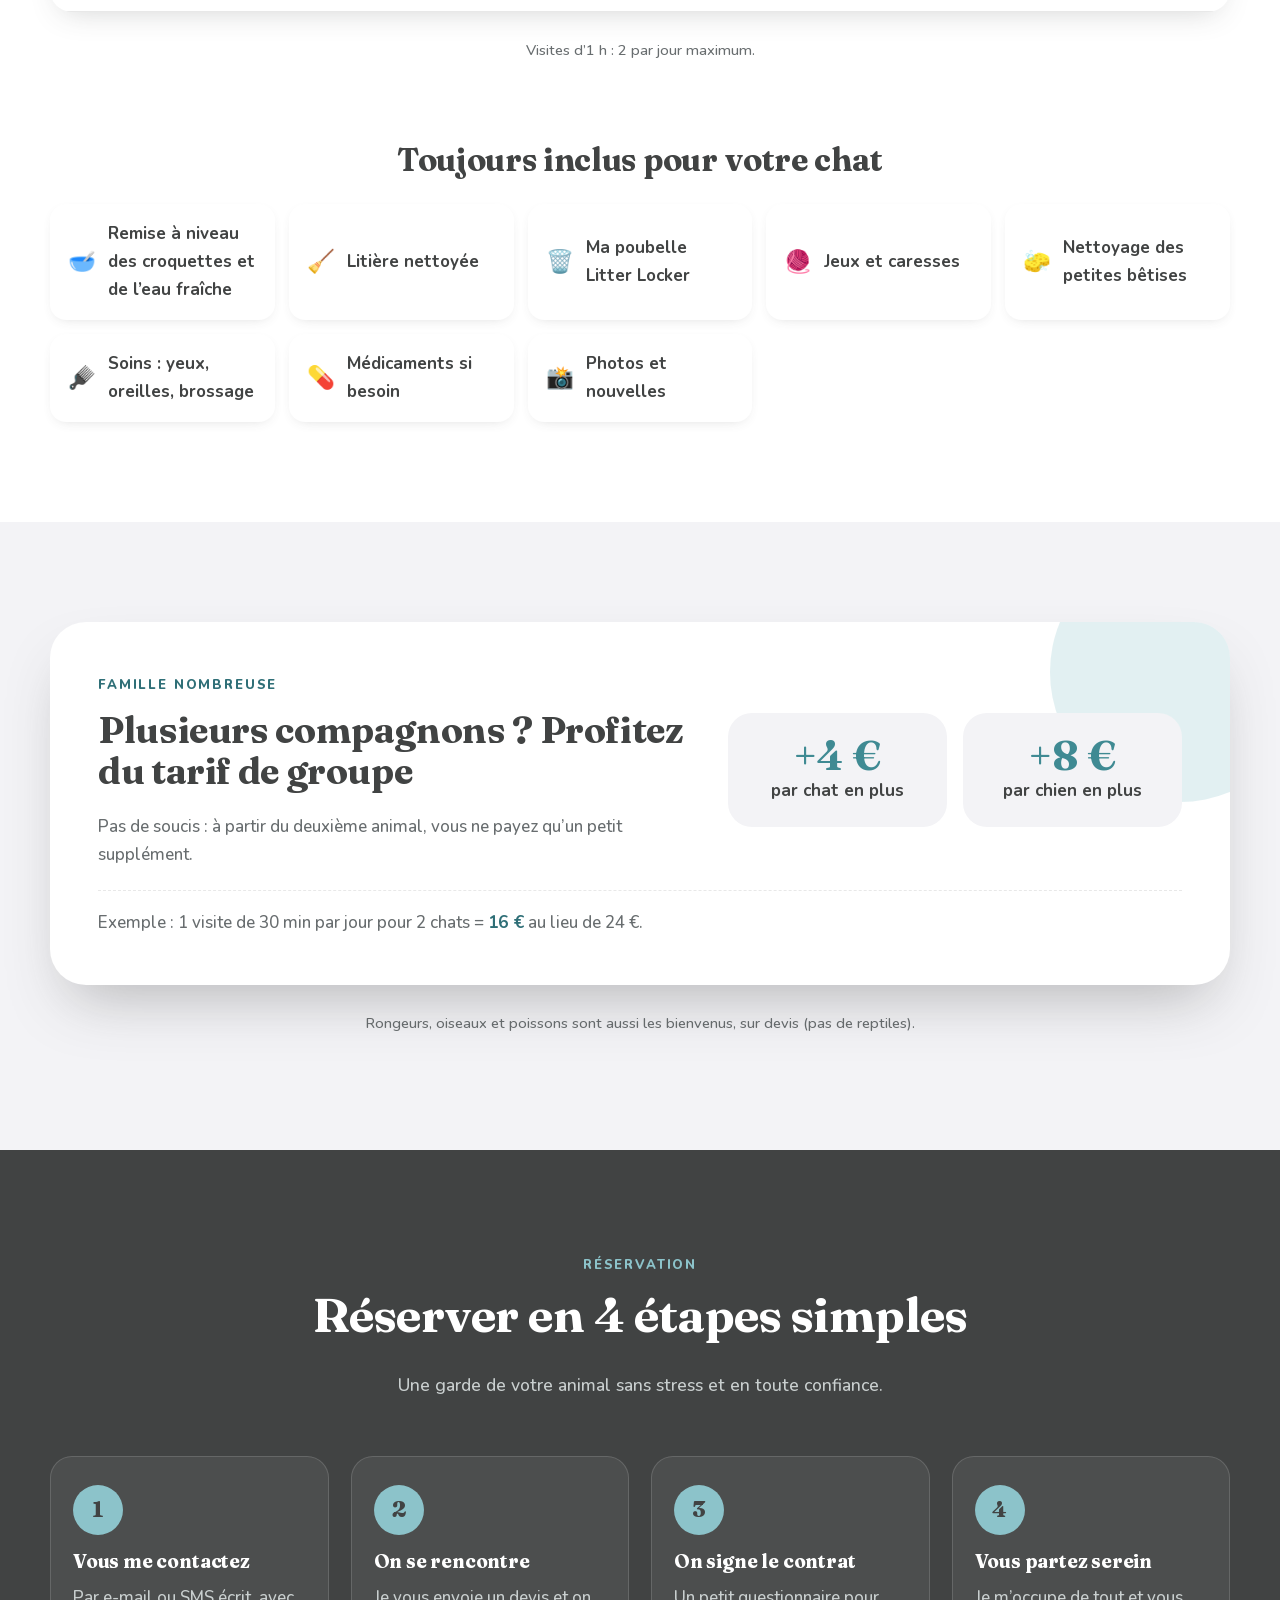
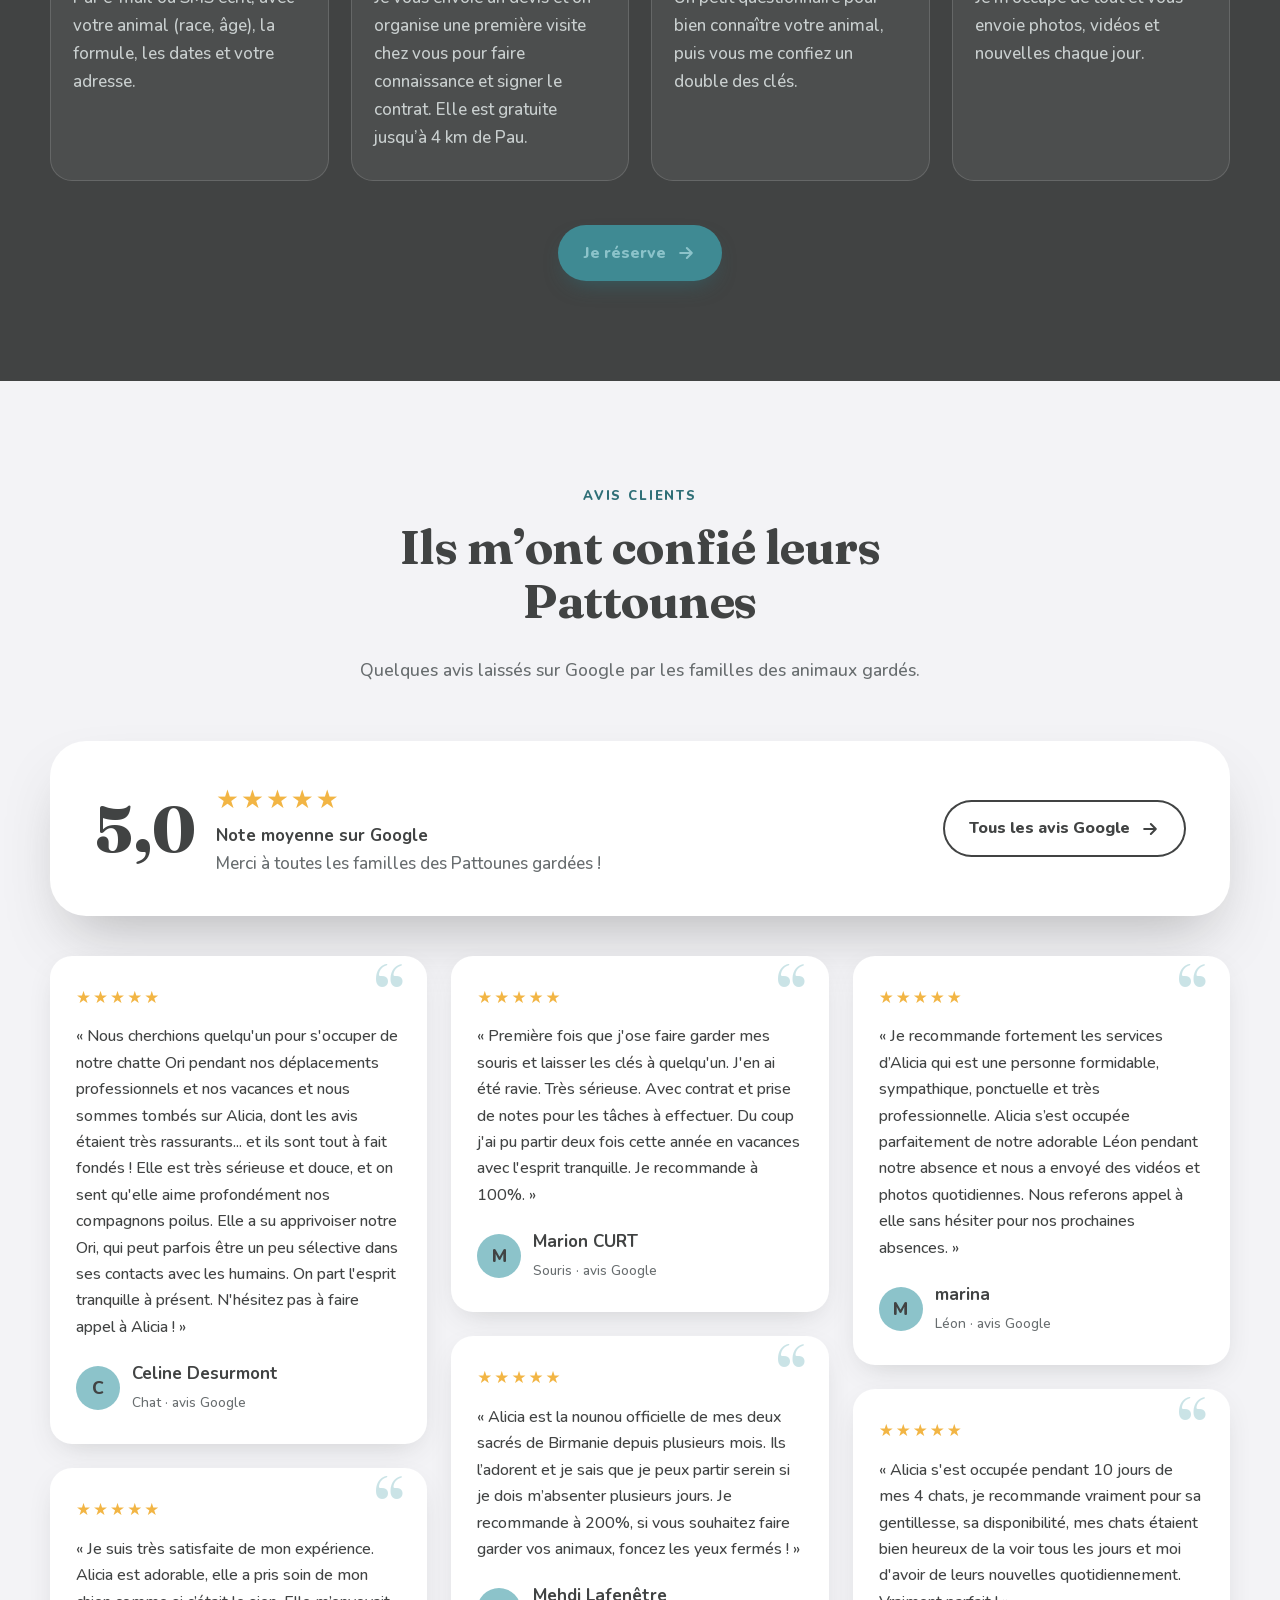
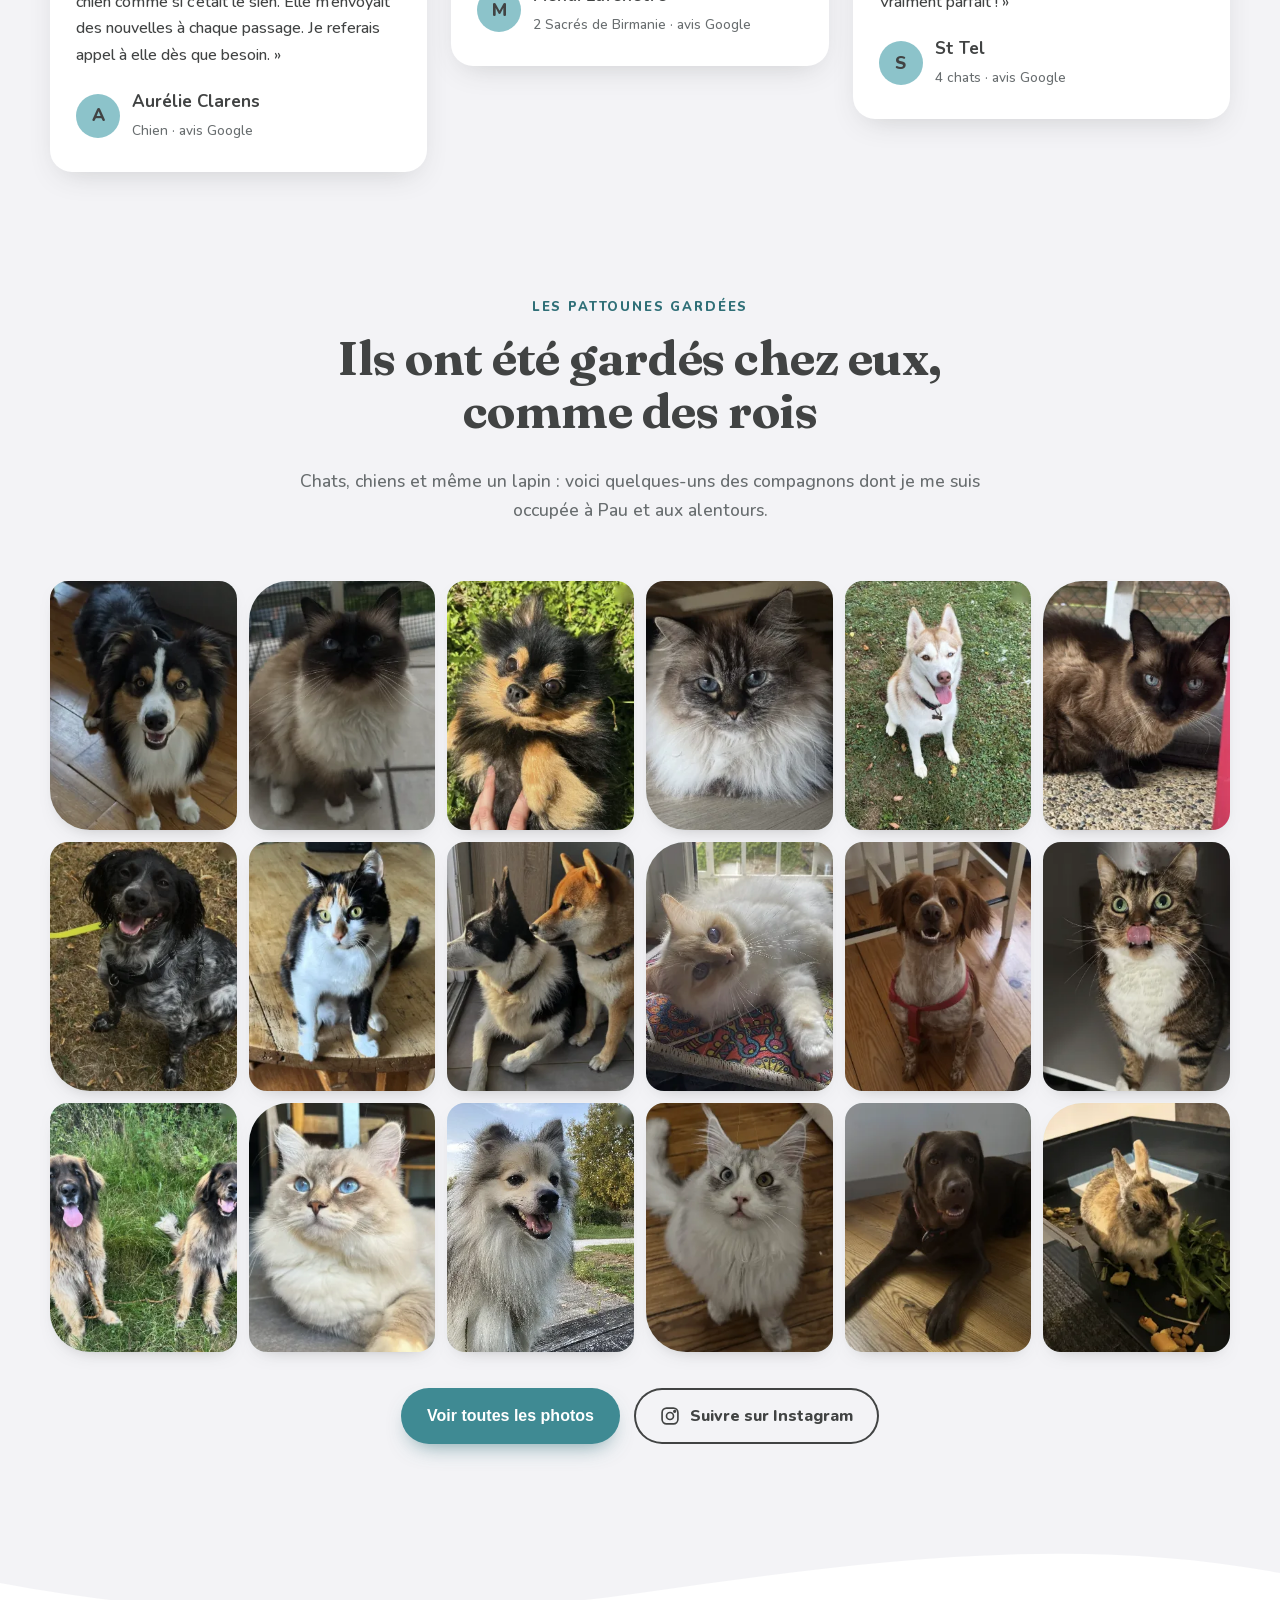
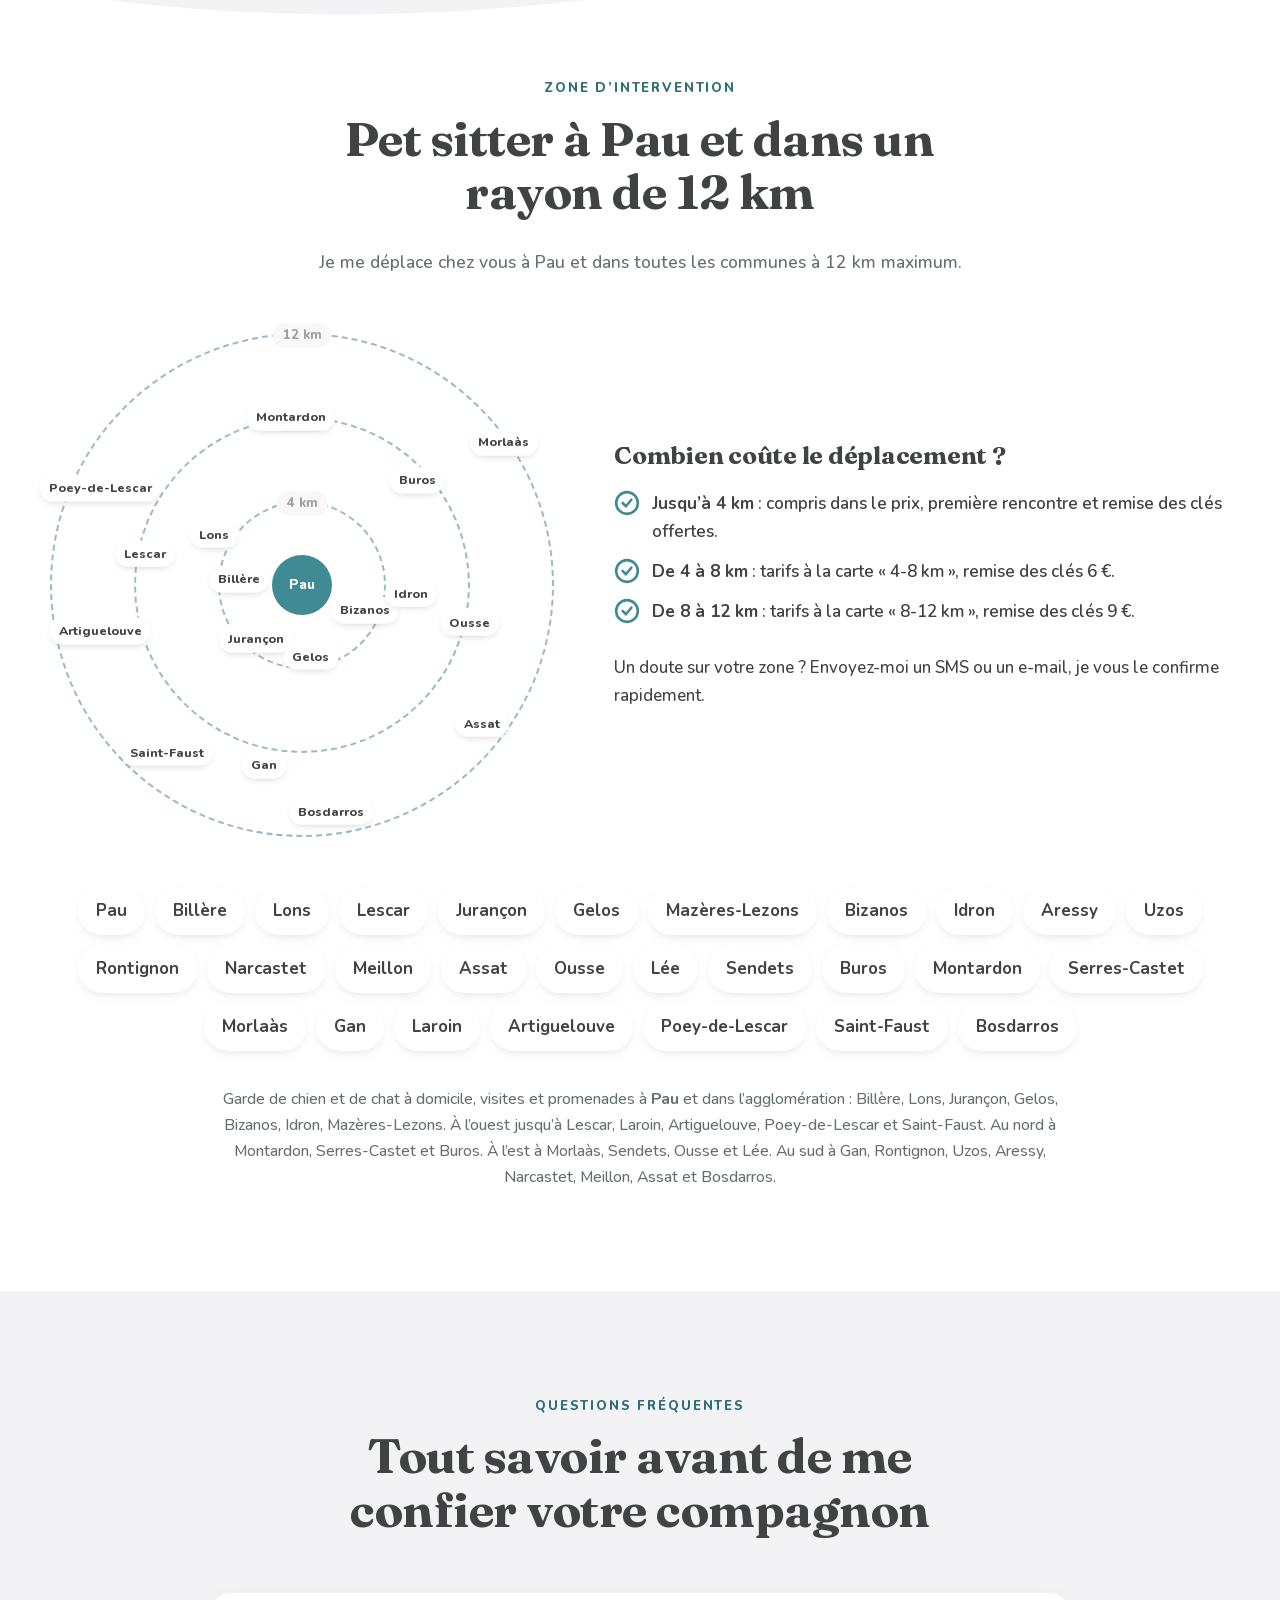
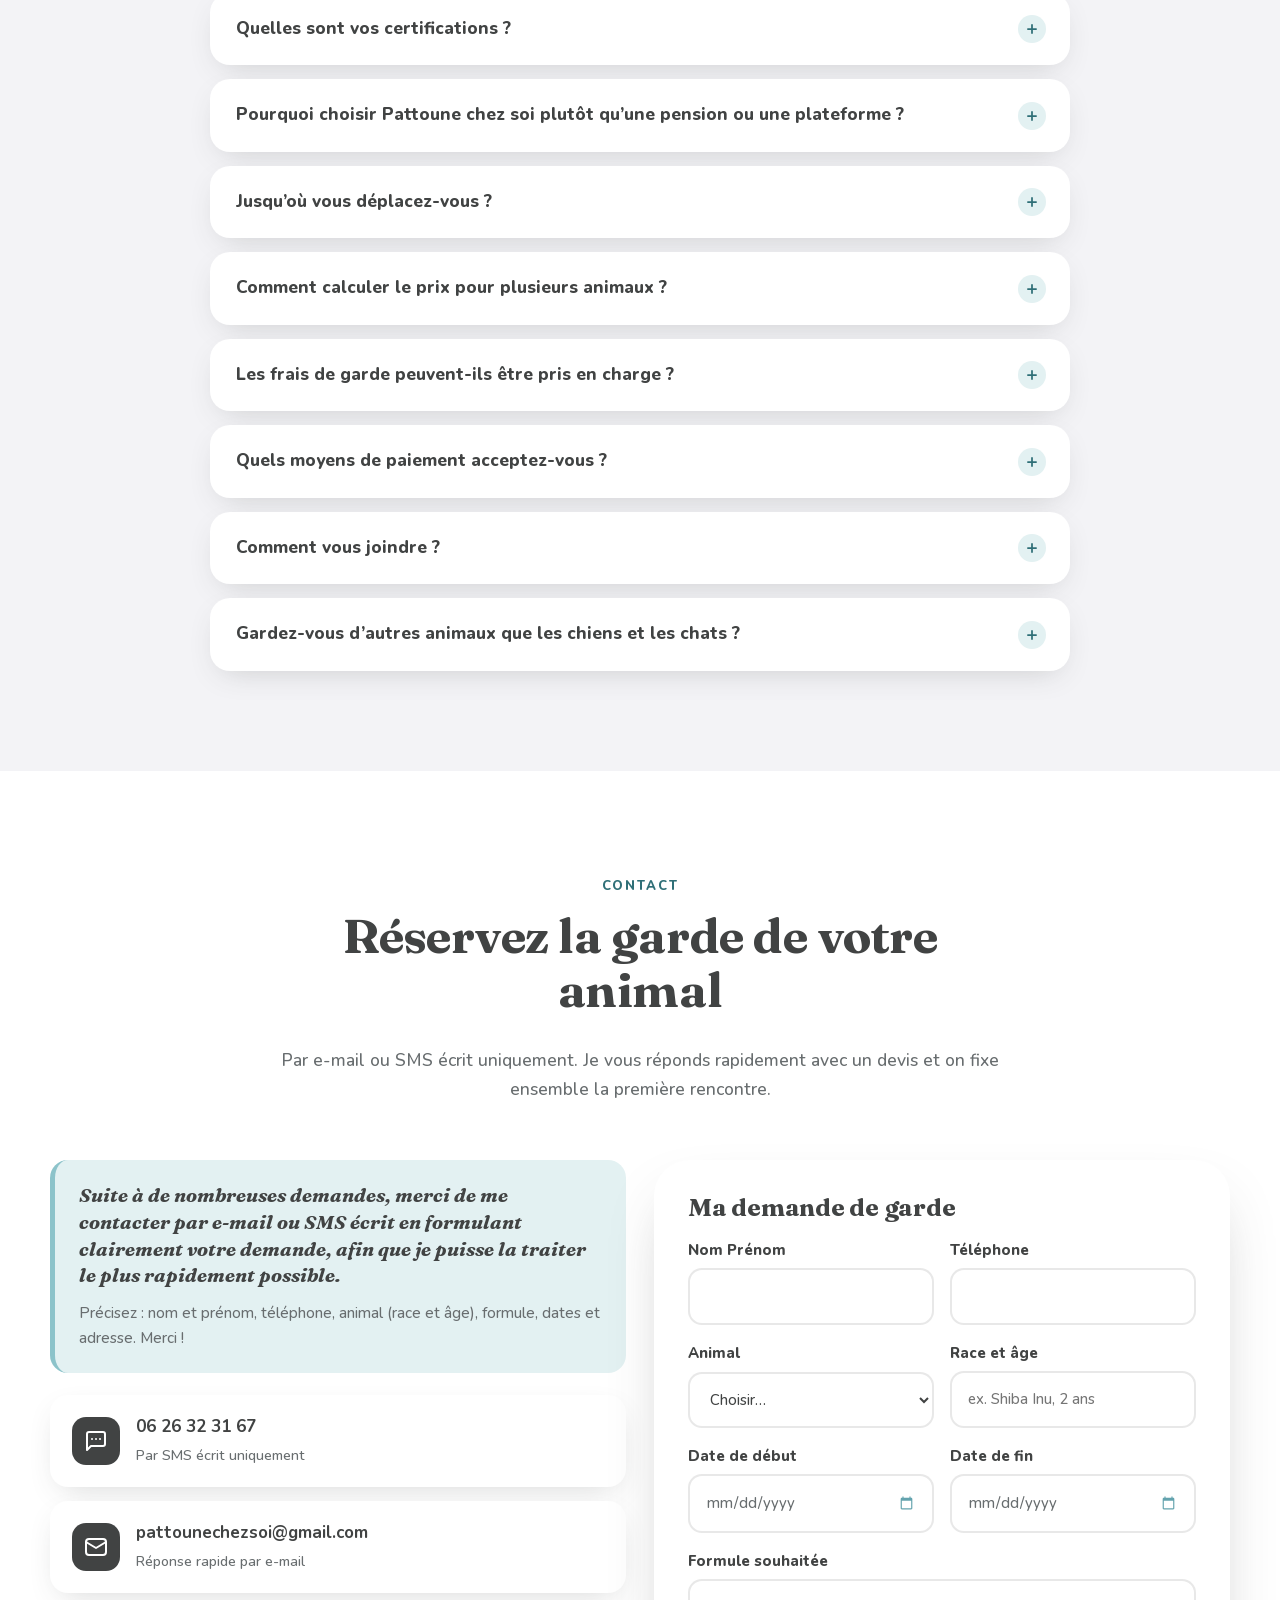
==== commit 1f39cba6: "Contact : phrase « Suite à de nombreuses demandes » remise Co-Authored-By: Claude Opus 5.5 <noreply@" ====
--- a/index.html
+++ b/index.html
@@ -371,7 +371,7 @@
   <div class="contact-grid">
    <div class="reveal reveal--left">
     <div class="contact-note">
-     <p class="contact-note__big">Écrivez-moi par SMS ou par e-mail, je vous réponds rapidement.</p>
+     <p class="contact-note__big">Suite à de nombreuses demandes, merci de me contacter par e-mail ou SMS écrit en formulant clairement votre demande, afin que je puisse la traiter le plus rapidement possible.</p>
      <p>Précisez : nom et prénom, téléphone, animal (race et âge), formule, dates et adresse. Merci&nbsp;!</p>
     </div>
     <ul class="contact-list">
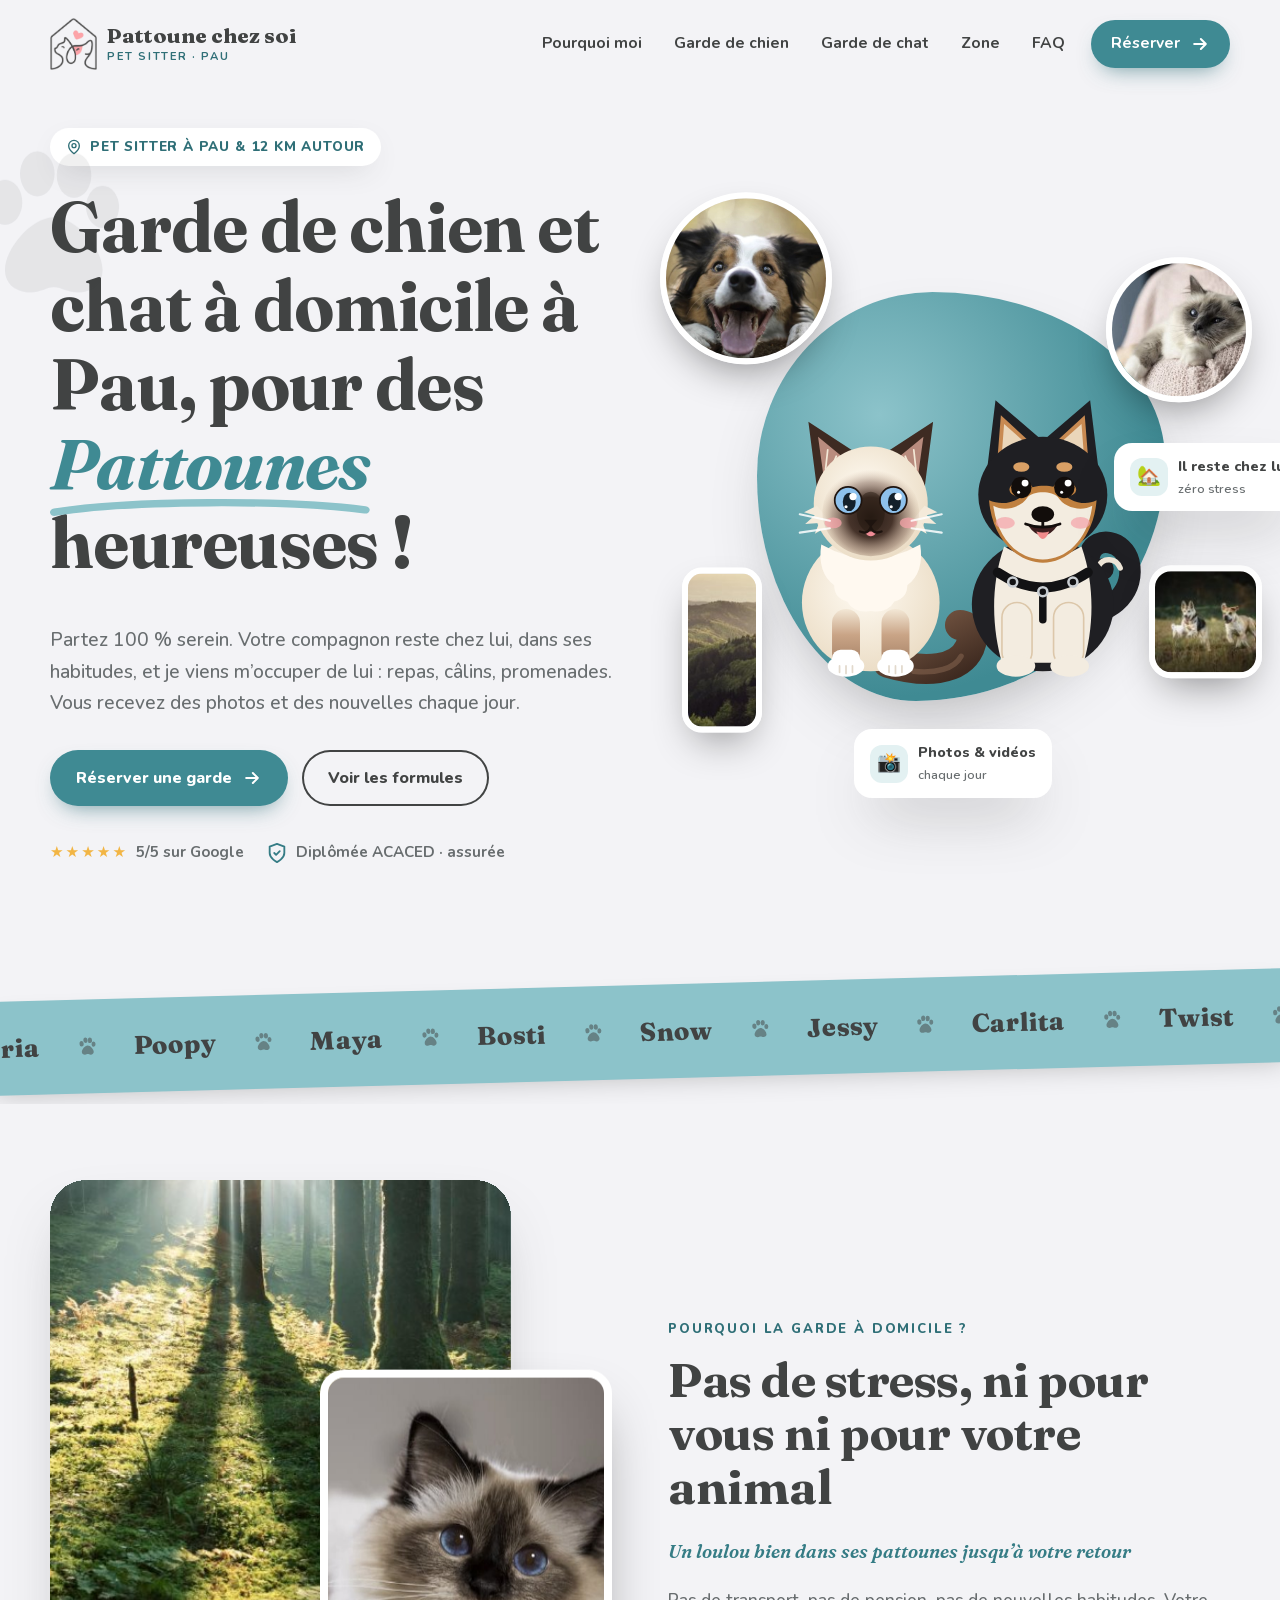
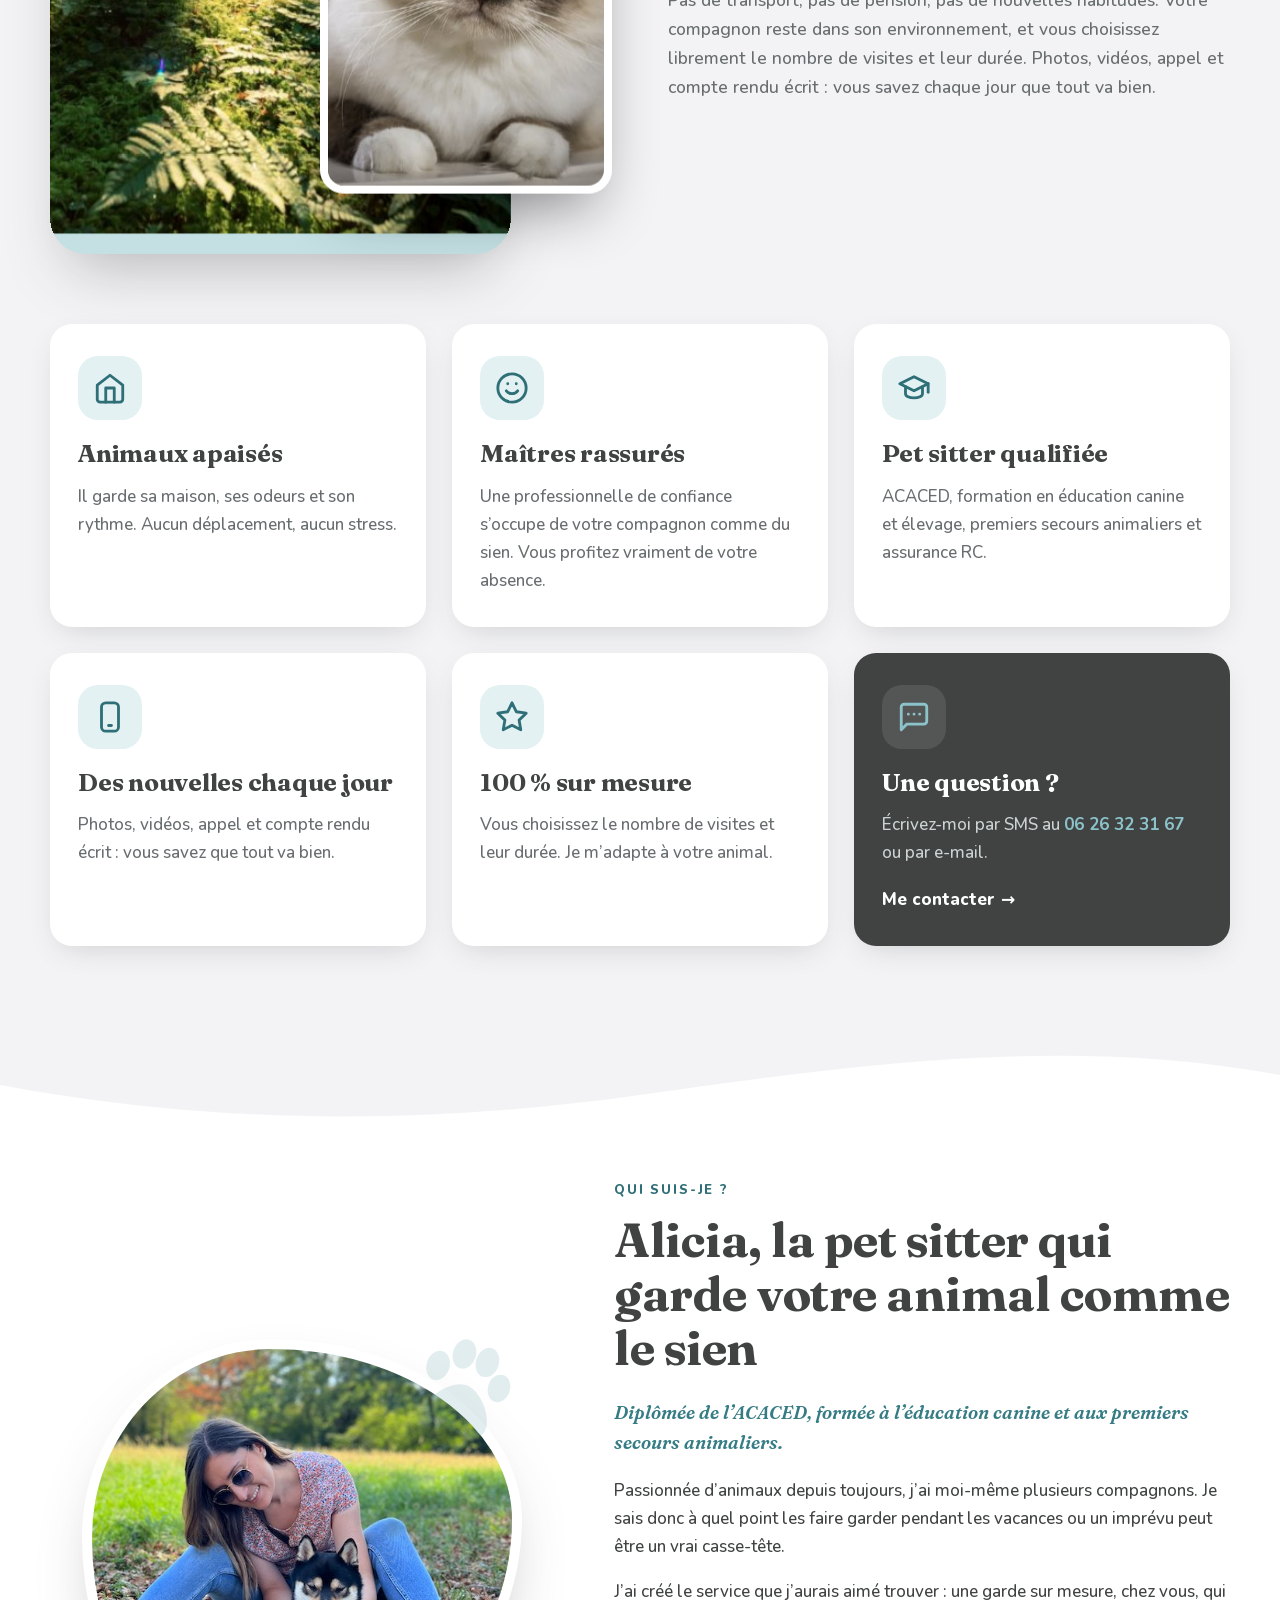
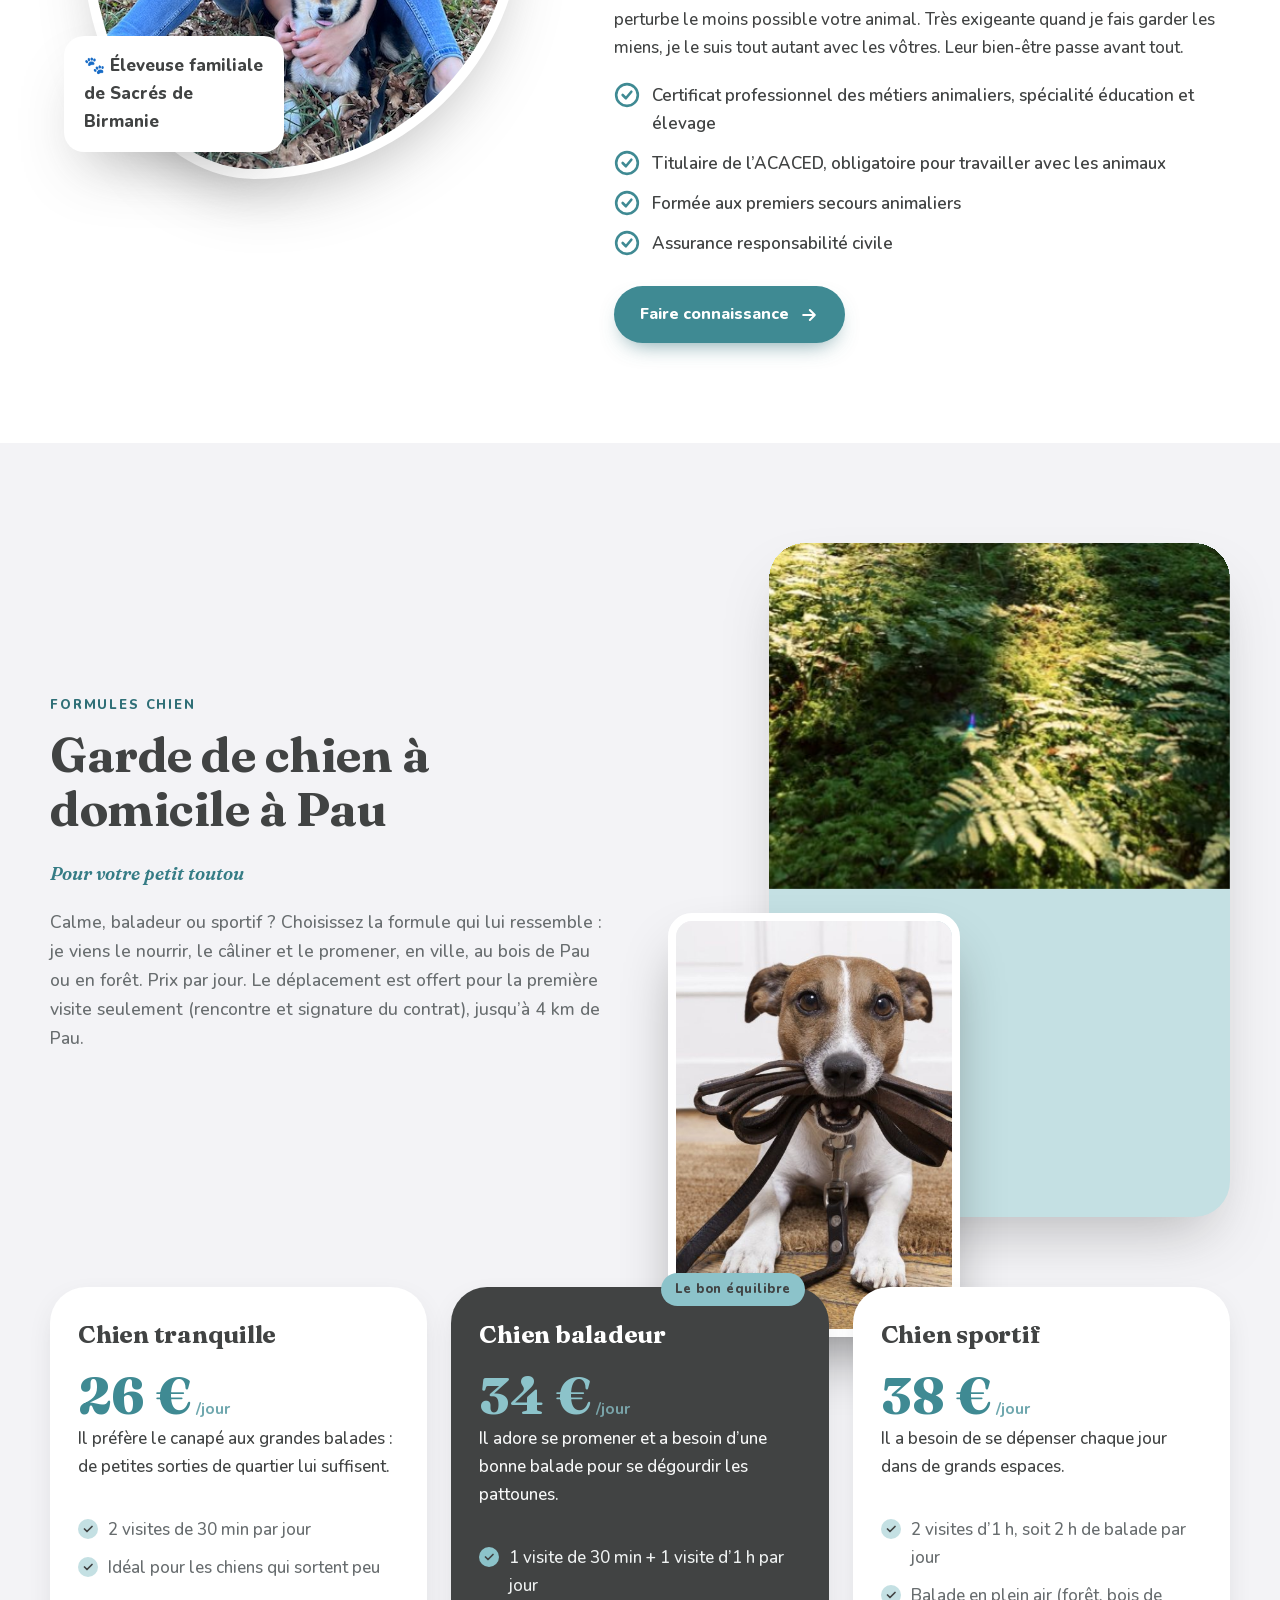
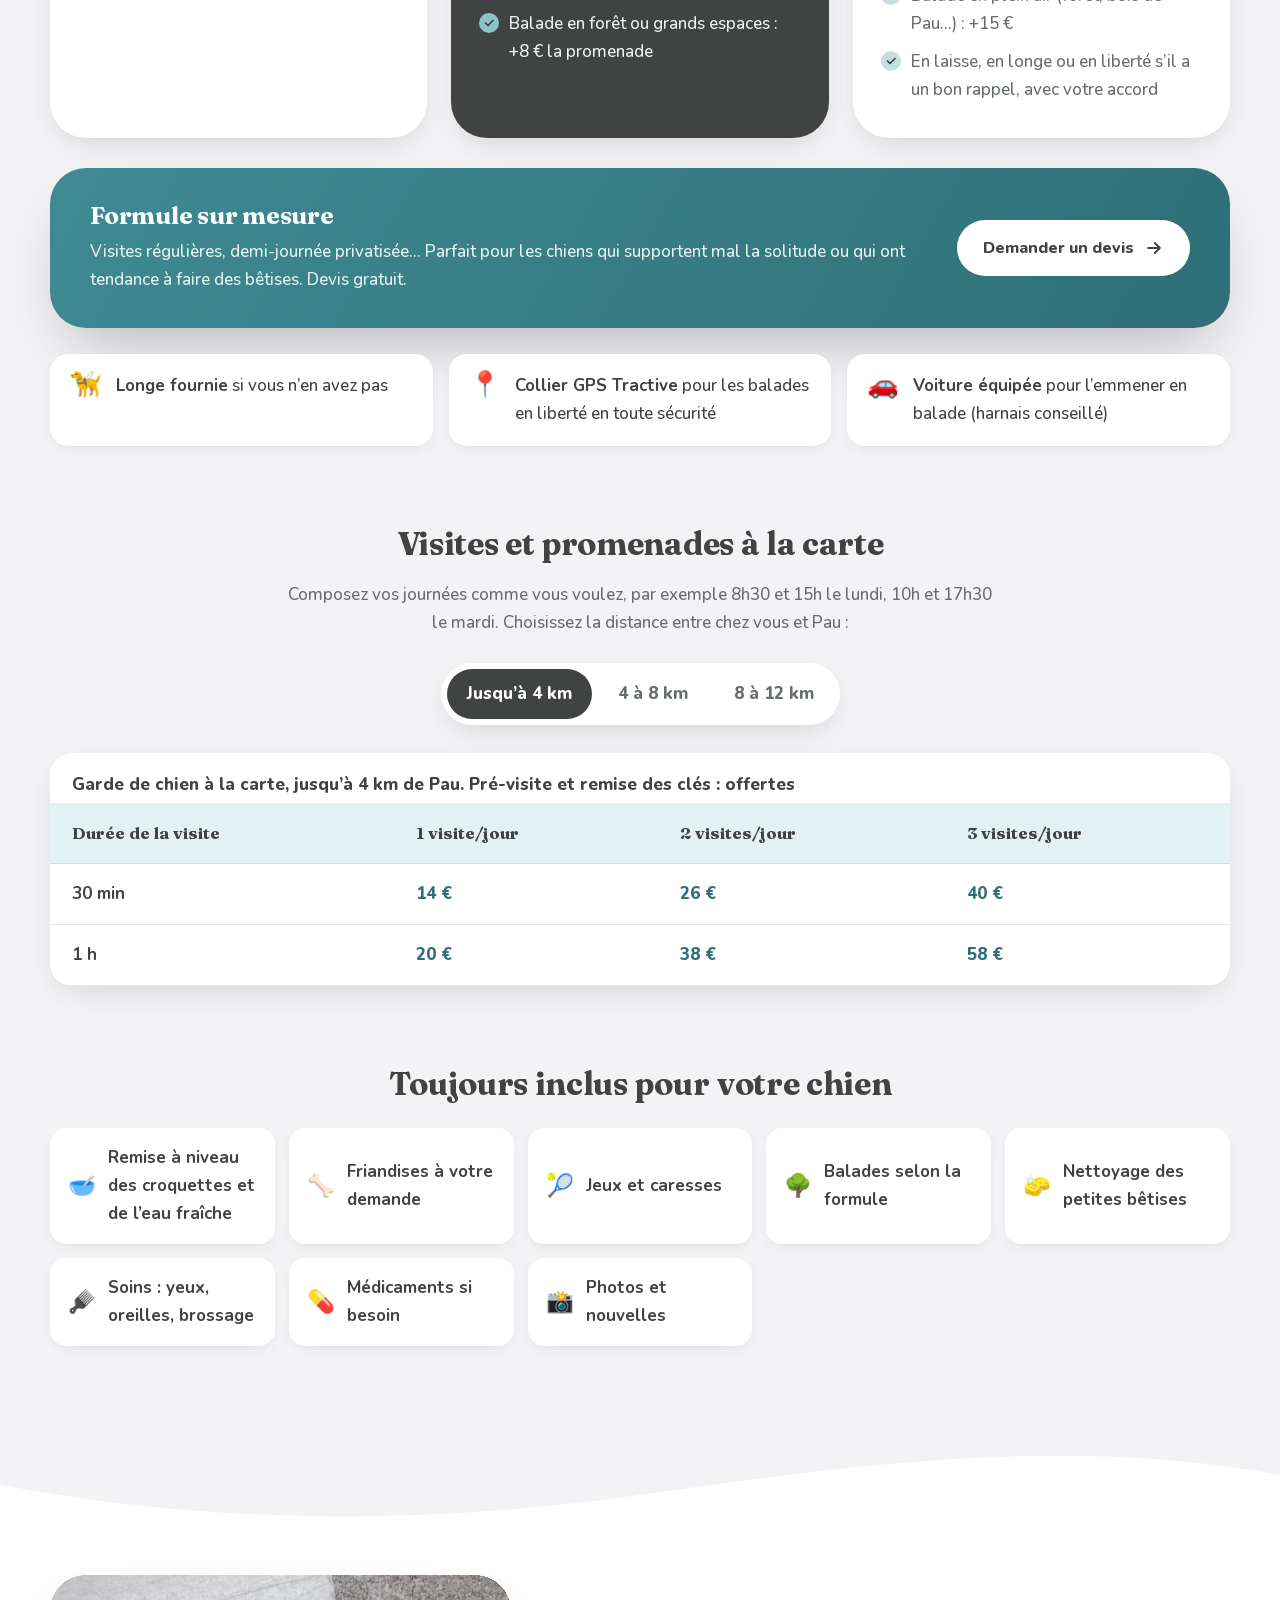
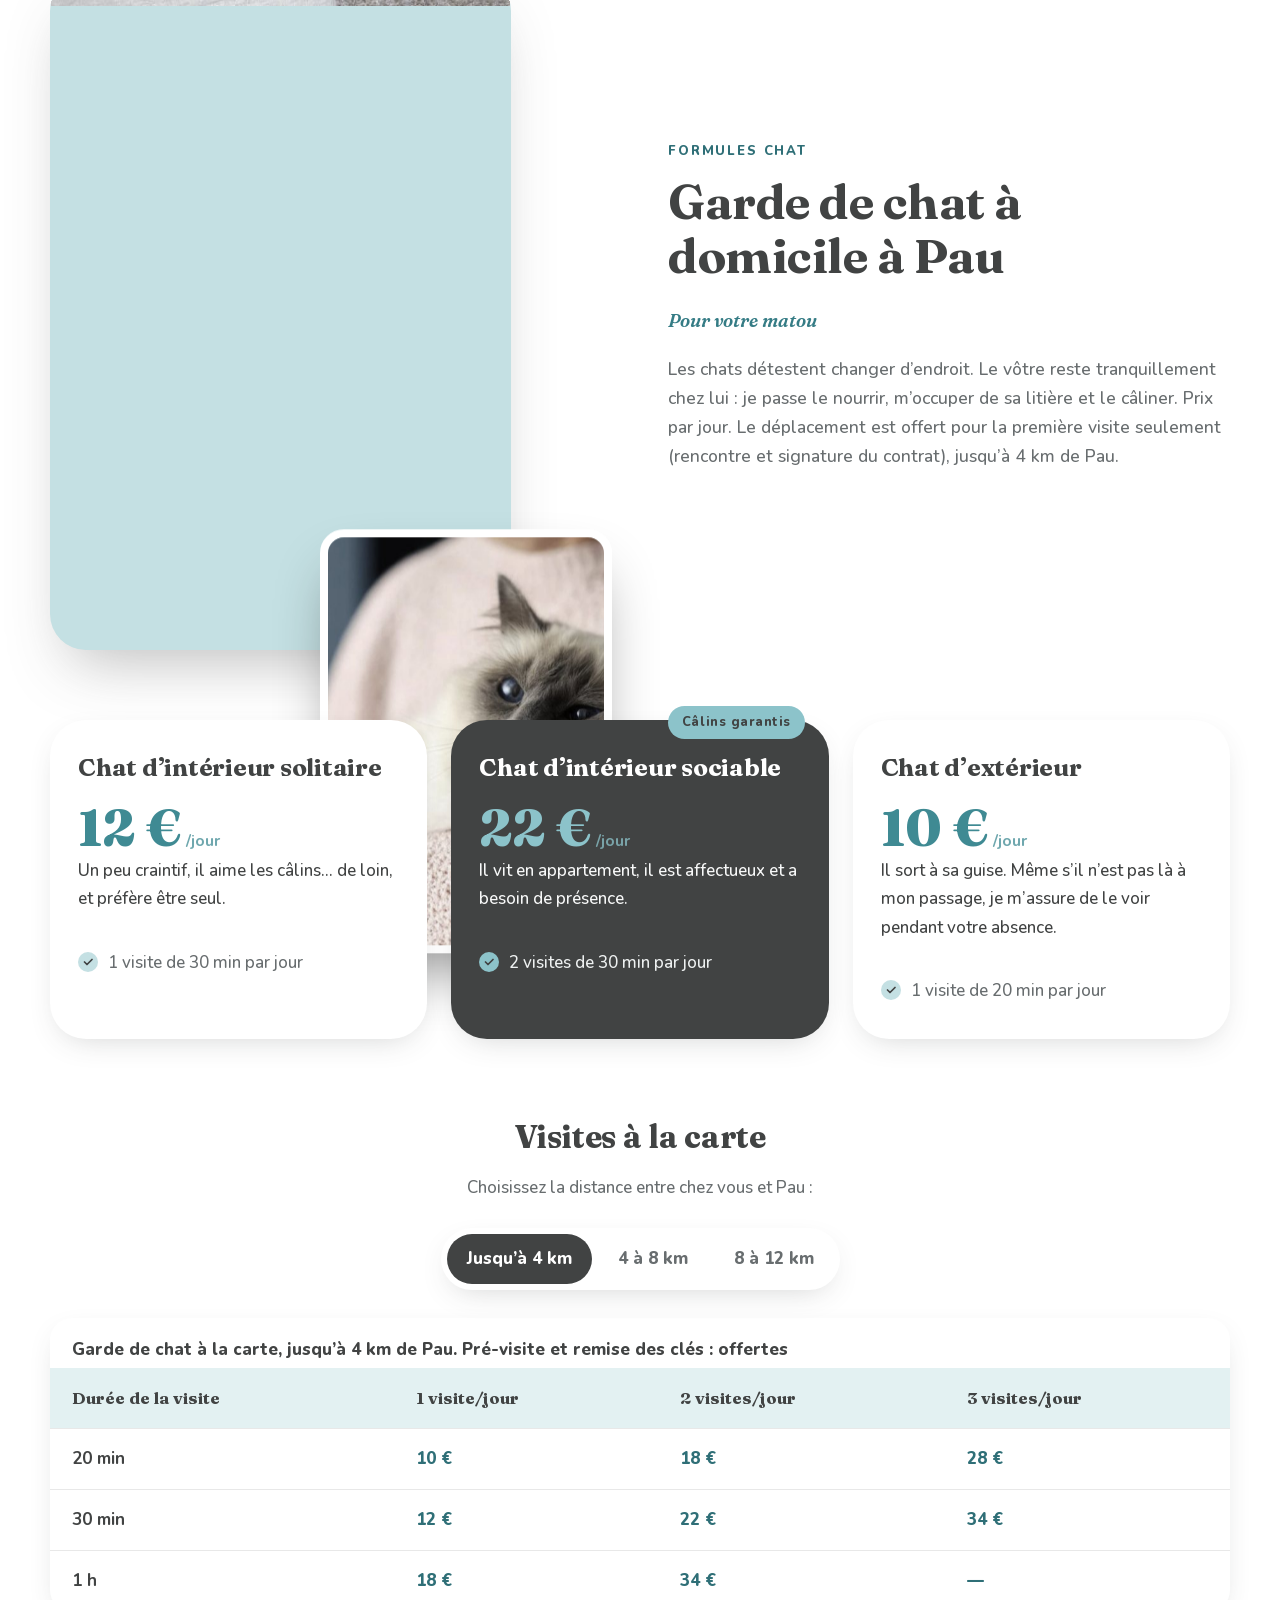
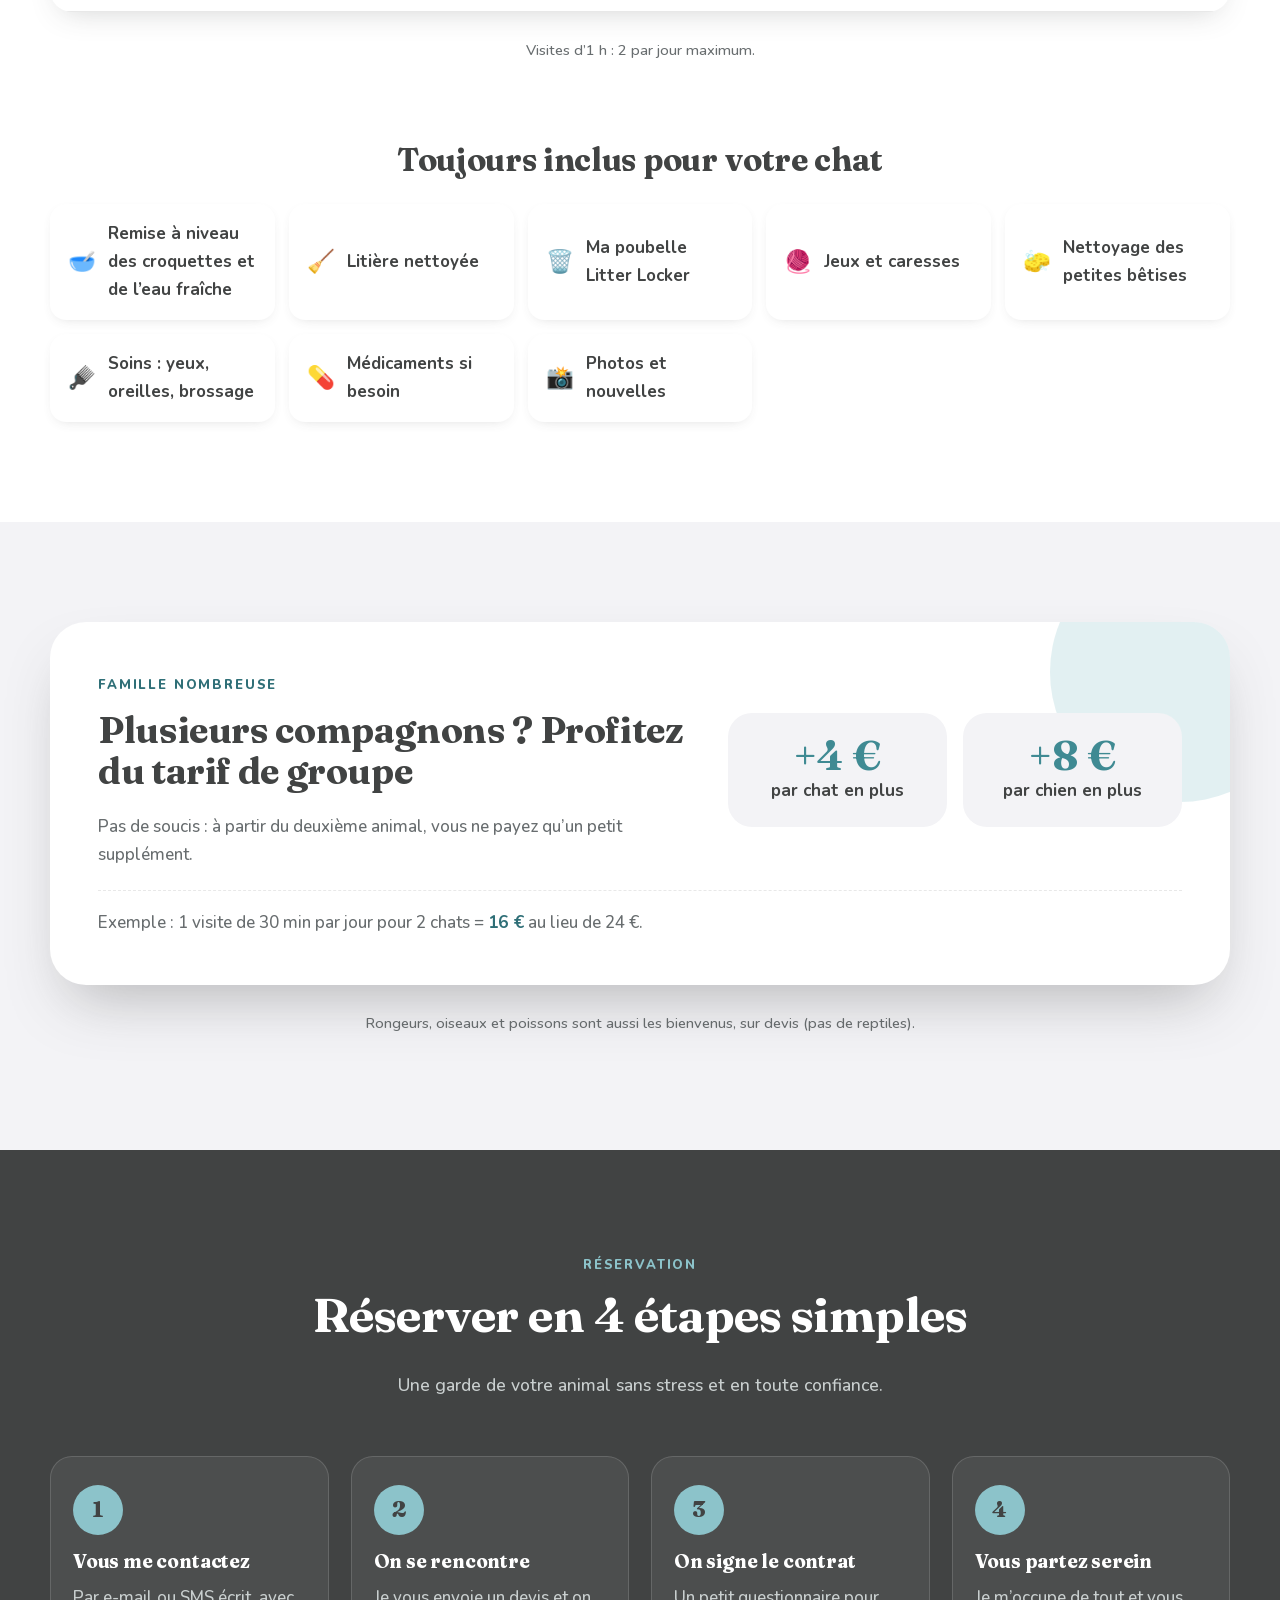
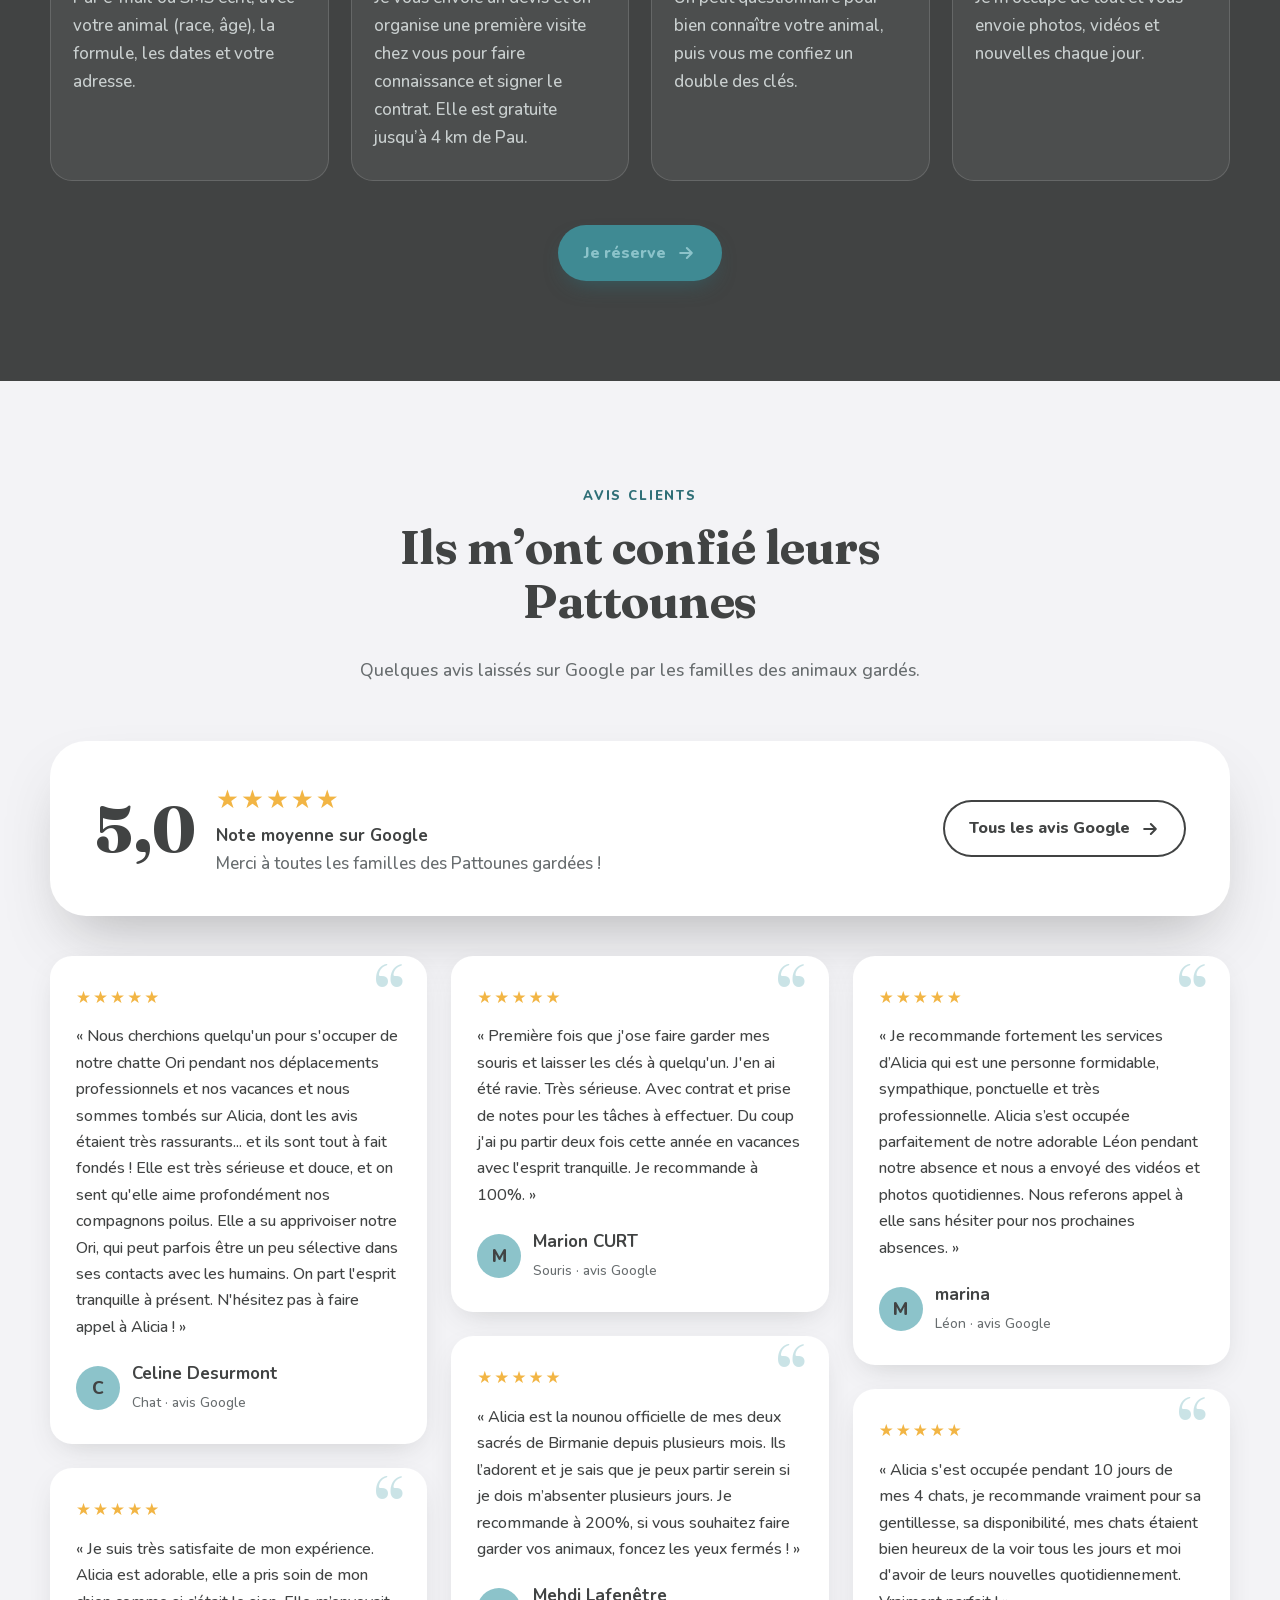
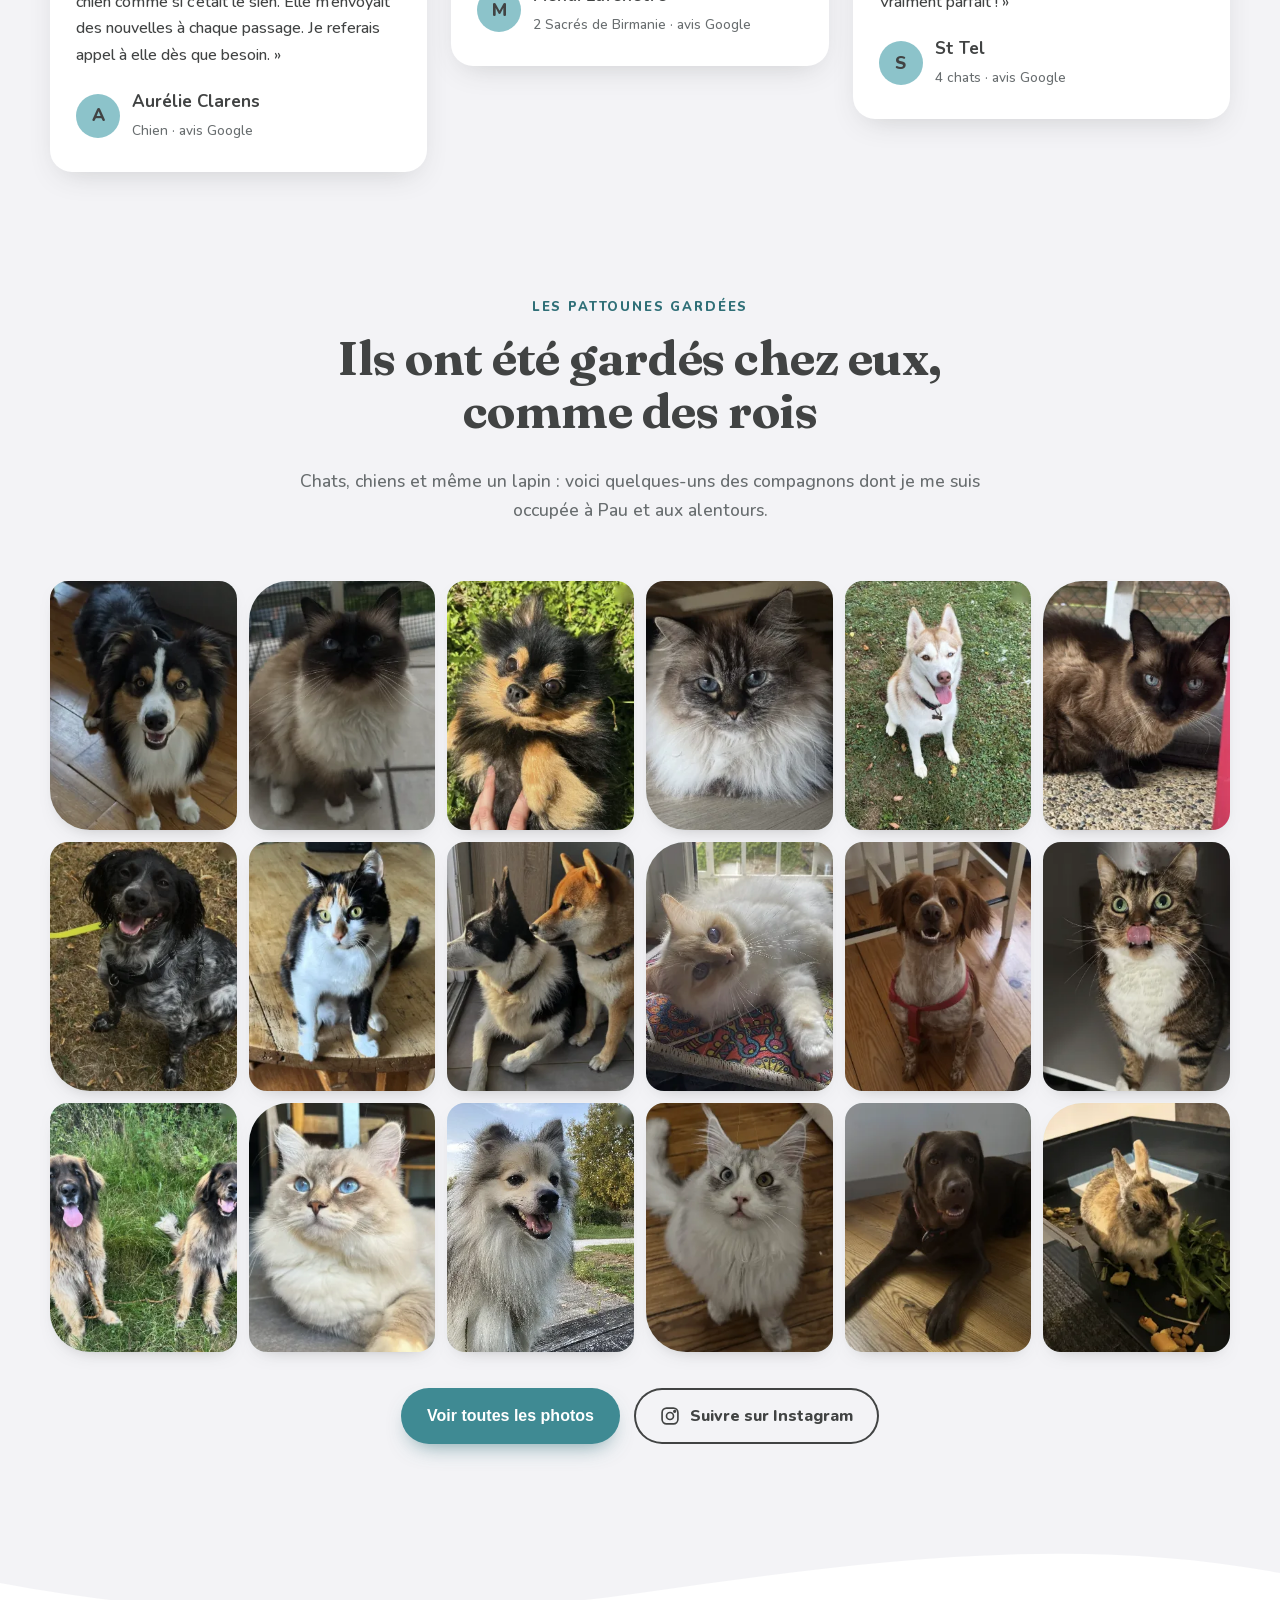
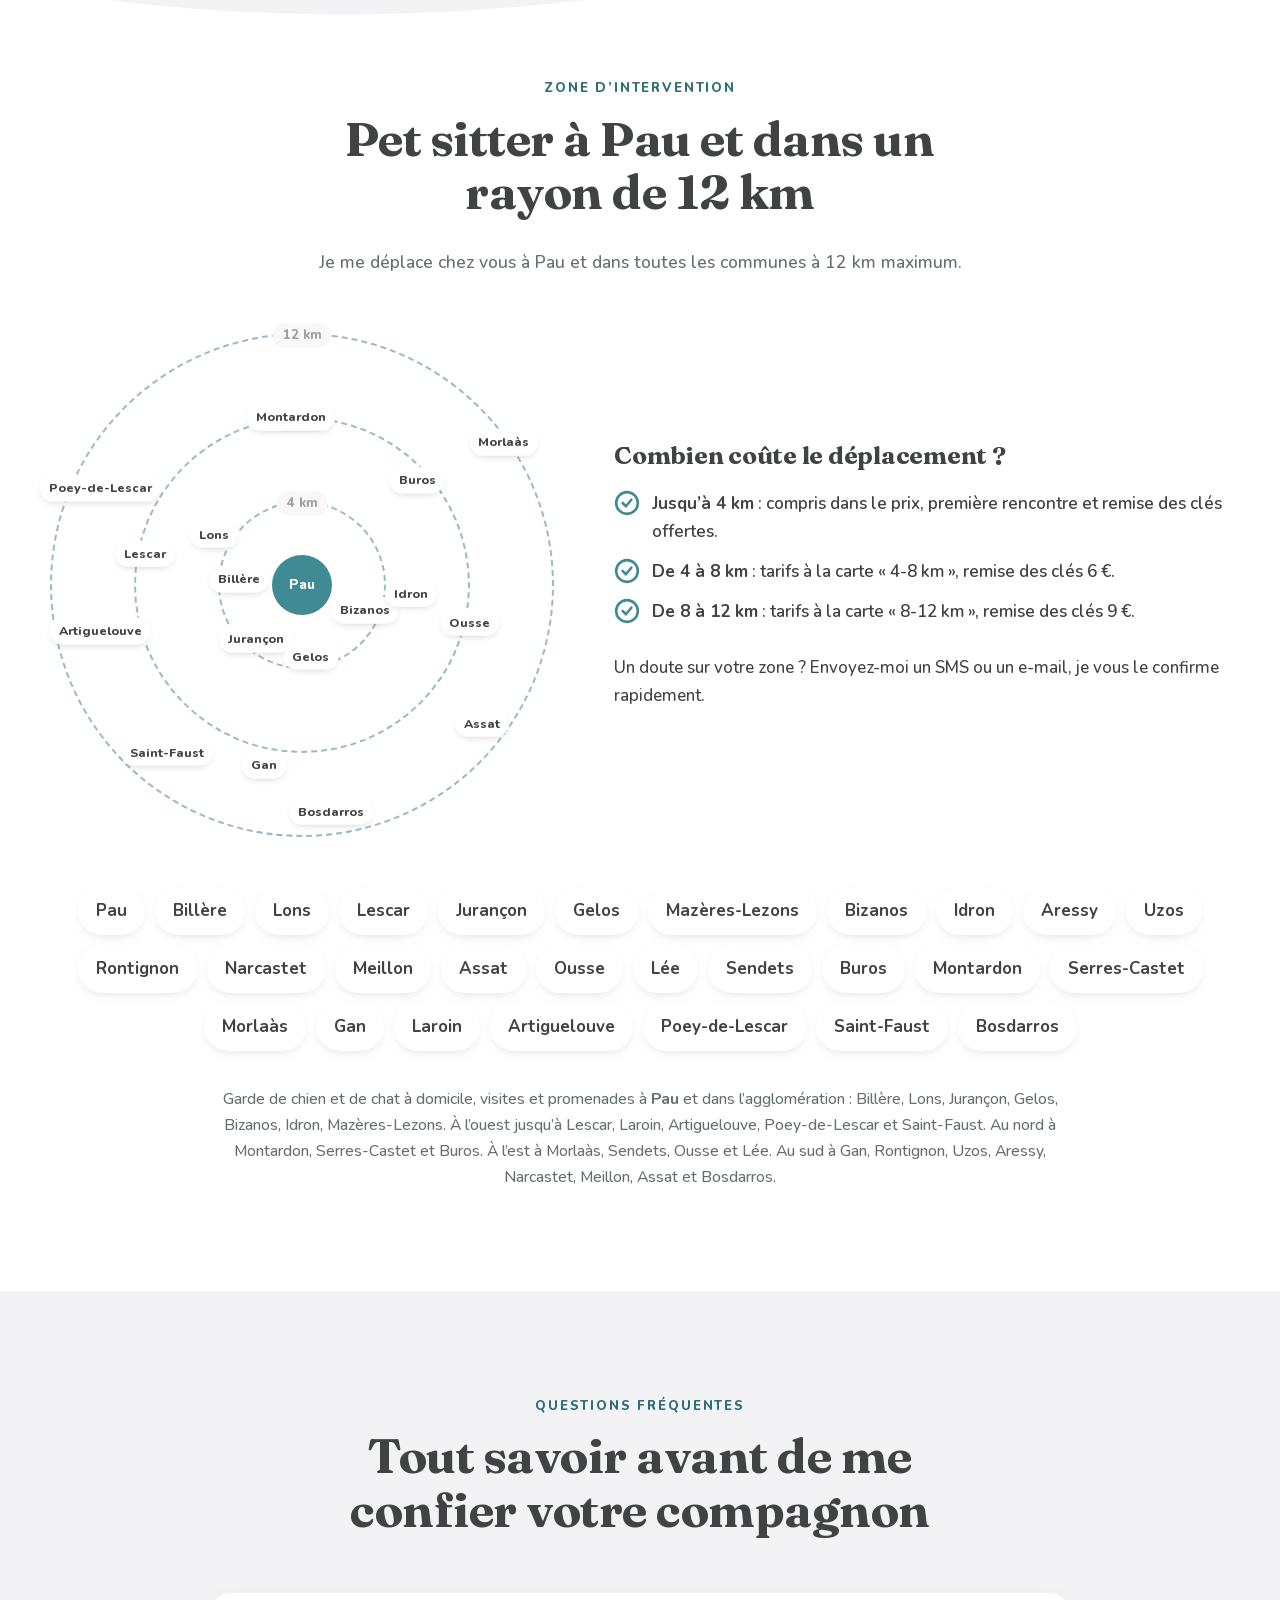
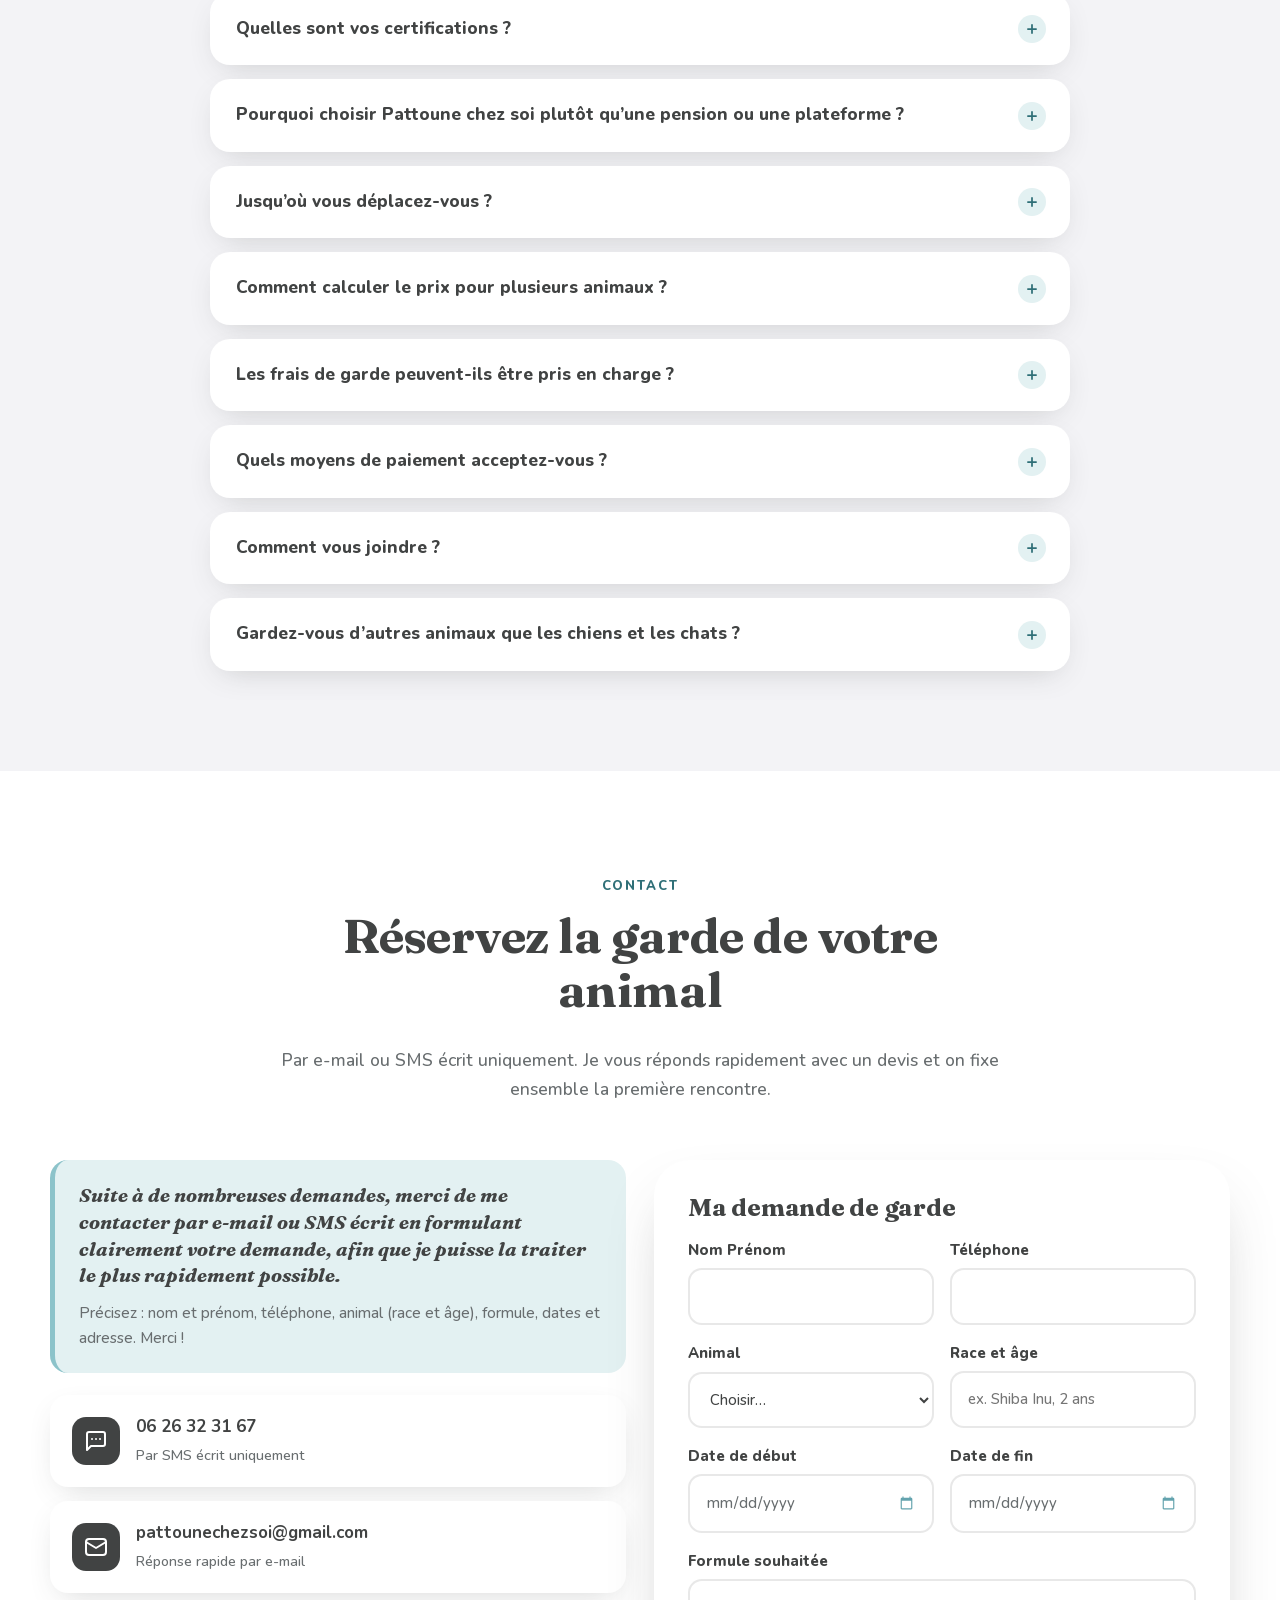
==== commit e19b94d8: "Formulaire : dates de garde cohérentes et durée affichée Co-Authored-By: Claude Opus 5.5 <noreply@an" ====
--- a/index.html
+++ b/index.html
@@ -386,6 +386,7 @@
     <div class="row"><label for="f-nom">Nom Prénom<input id="f-nom" name="Nom Prénom" autocomplete="name" required></label><label for="f-tel">Téléphone<input id="f-tel" name="Téléphone" type="tel" autocomplete="tel" required></label></div>
     <div class="row"><label for="f-animal">Animal<select id="f-animal" name="Animal" required><option value="">Choisir…</option><option>Chien</option><option>Chat</option><option>Chien et chat</option><option>Rongeur</option><option>Oiseau</option><option>Poisson</option></select></label><label for="f-race">Race et âge<input id="f-race" name="Race et âge" placeholder="ex. Shiba Inu, 2 ans"></label></div>
     <div class="row"><label for="f-debut">Date de début<input id="f-debut" name="Début" type="date" required></label><label for="f-fin">Date de fin<input id="f-fin" name="Fin" type="date" required></label></div>
+    <p class="hint date-hint" id="f-duree" aria-live="polite" hidden></p>
     <label for="f-formule">Formule souhaitée<input id="f-formule" name="Formule" placeholder="ex. Chien tranquille"></label>
     <label for="f-adresse">Adresse de la garde<input id="f-adresse" name="Adresse" autocomplete="street-address" placeholder="Rue, commune" required></label>
     <label for="f-msg">Message<textarea id="f-msg" name="Message" placeholder="Caractère, habitudes, horaires souhaités…"></textarea></label>
